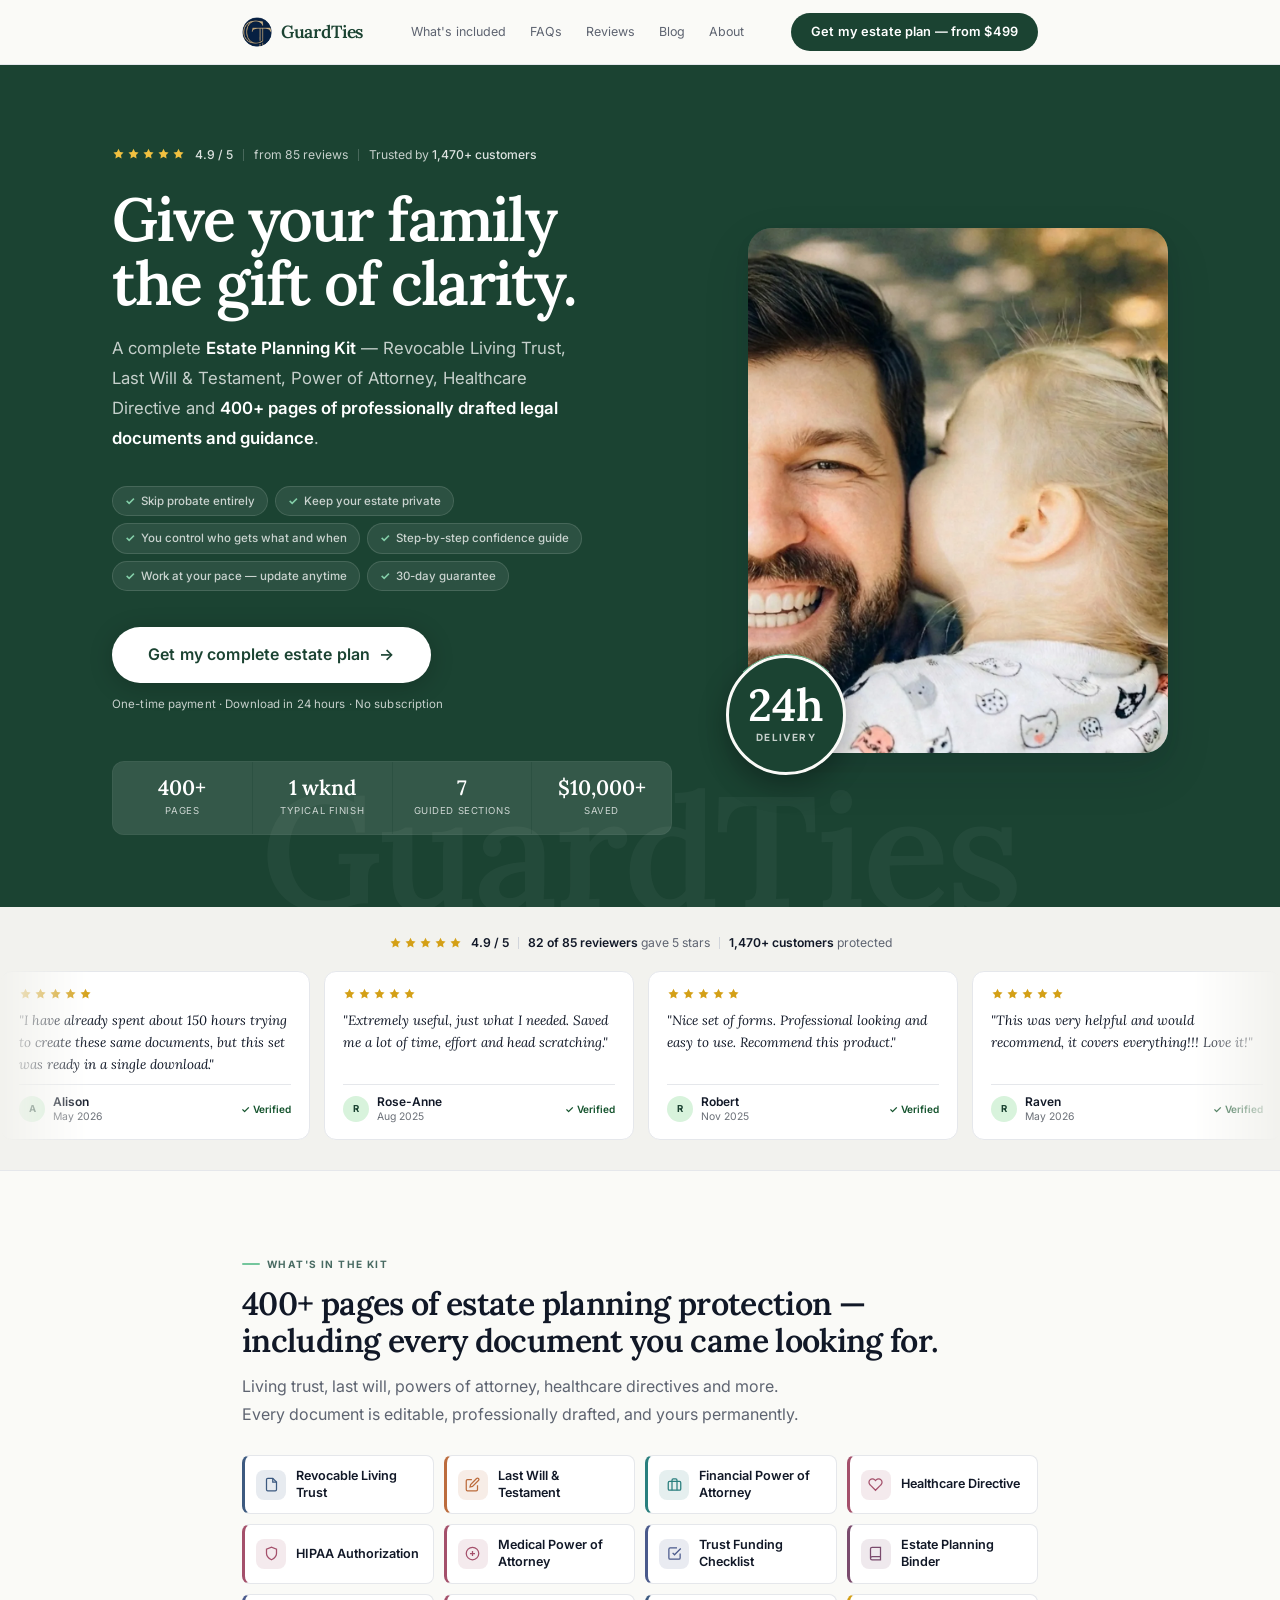
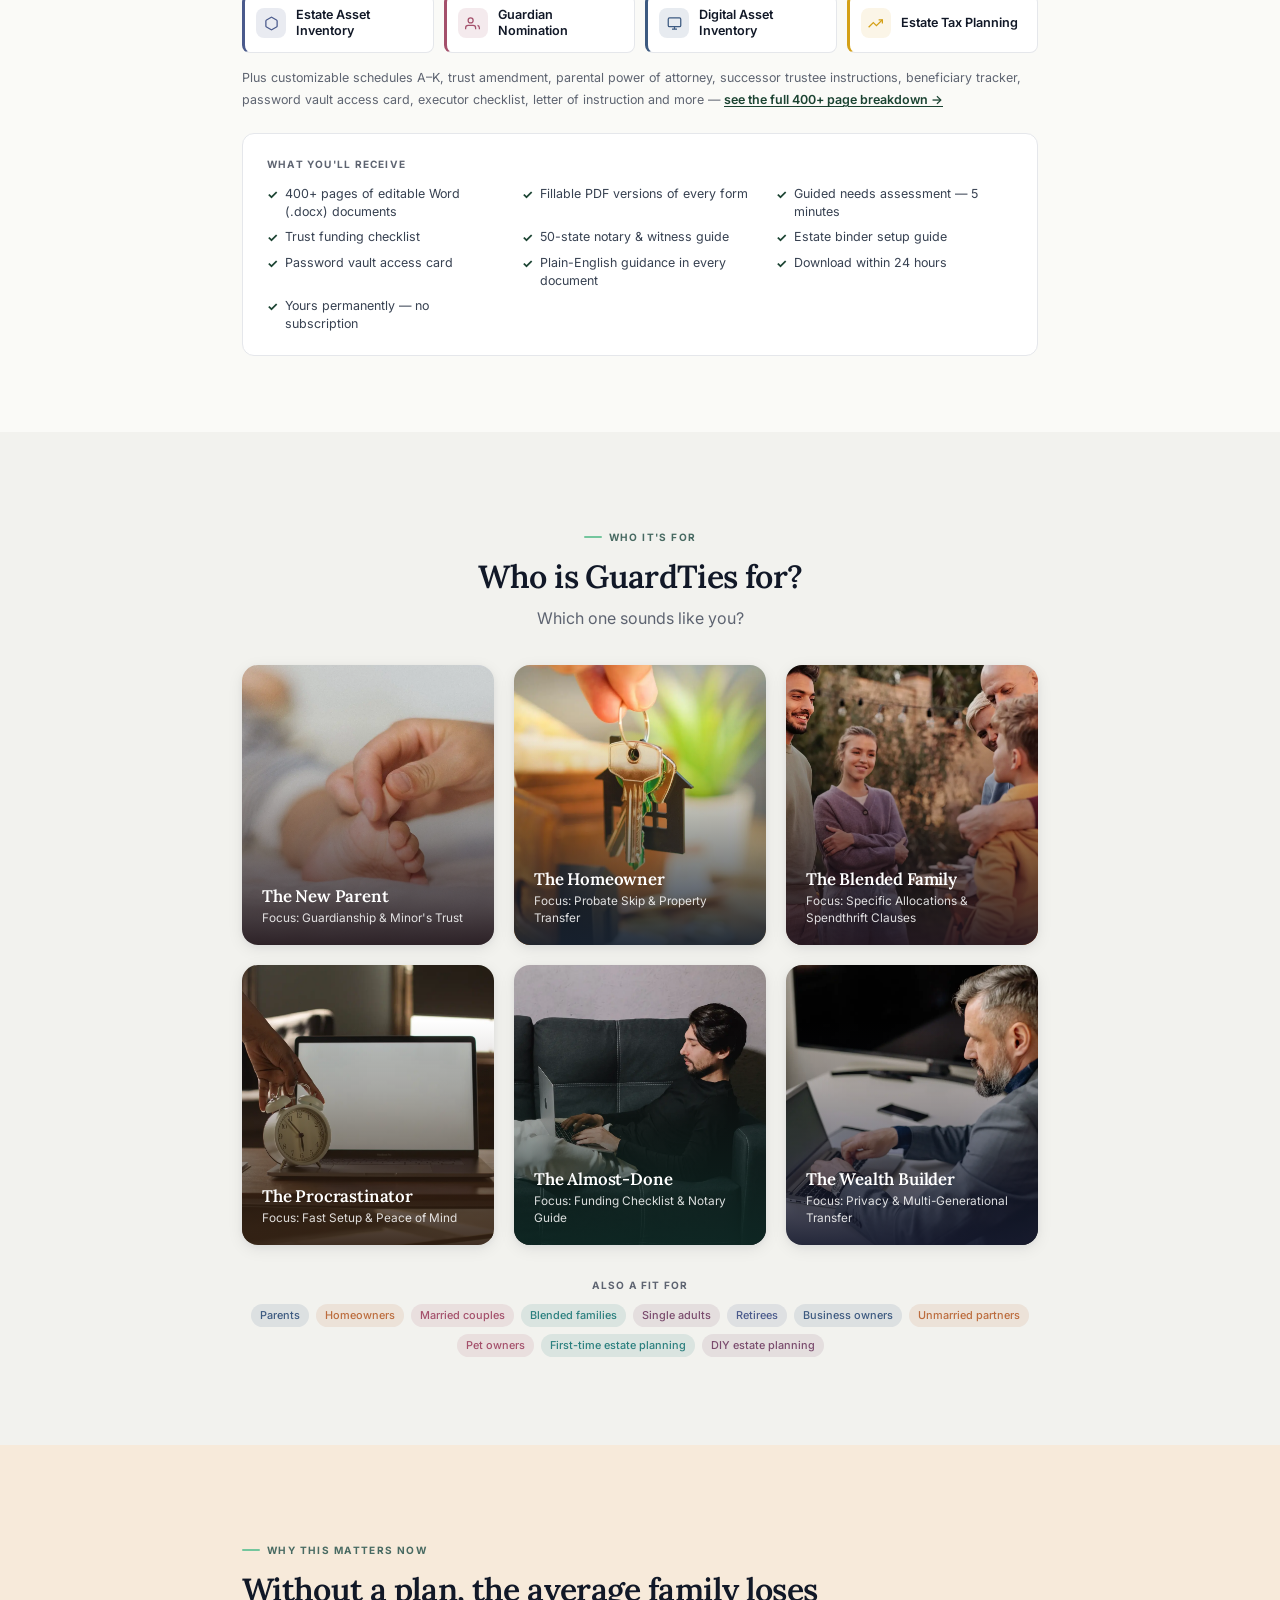
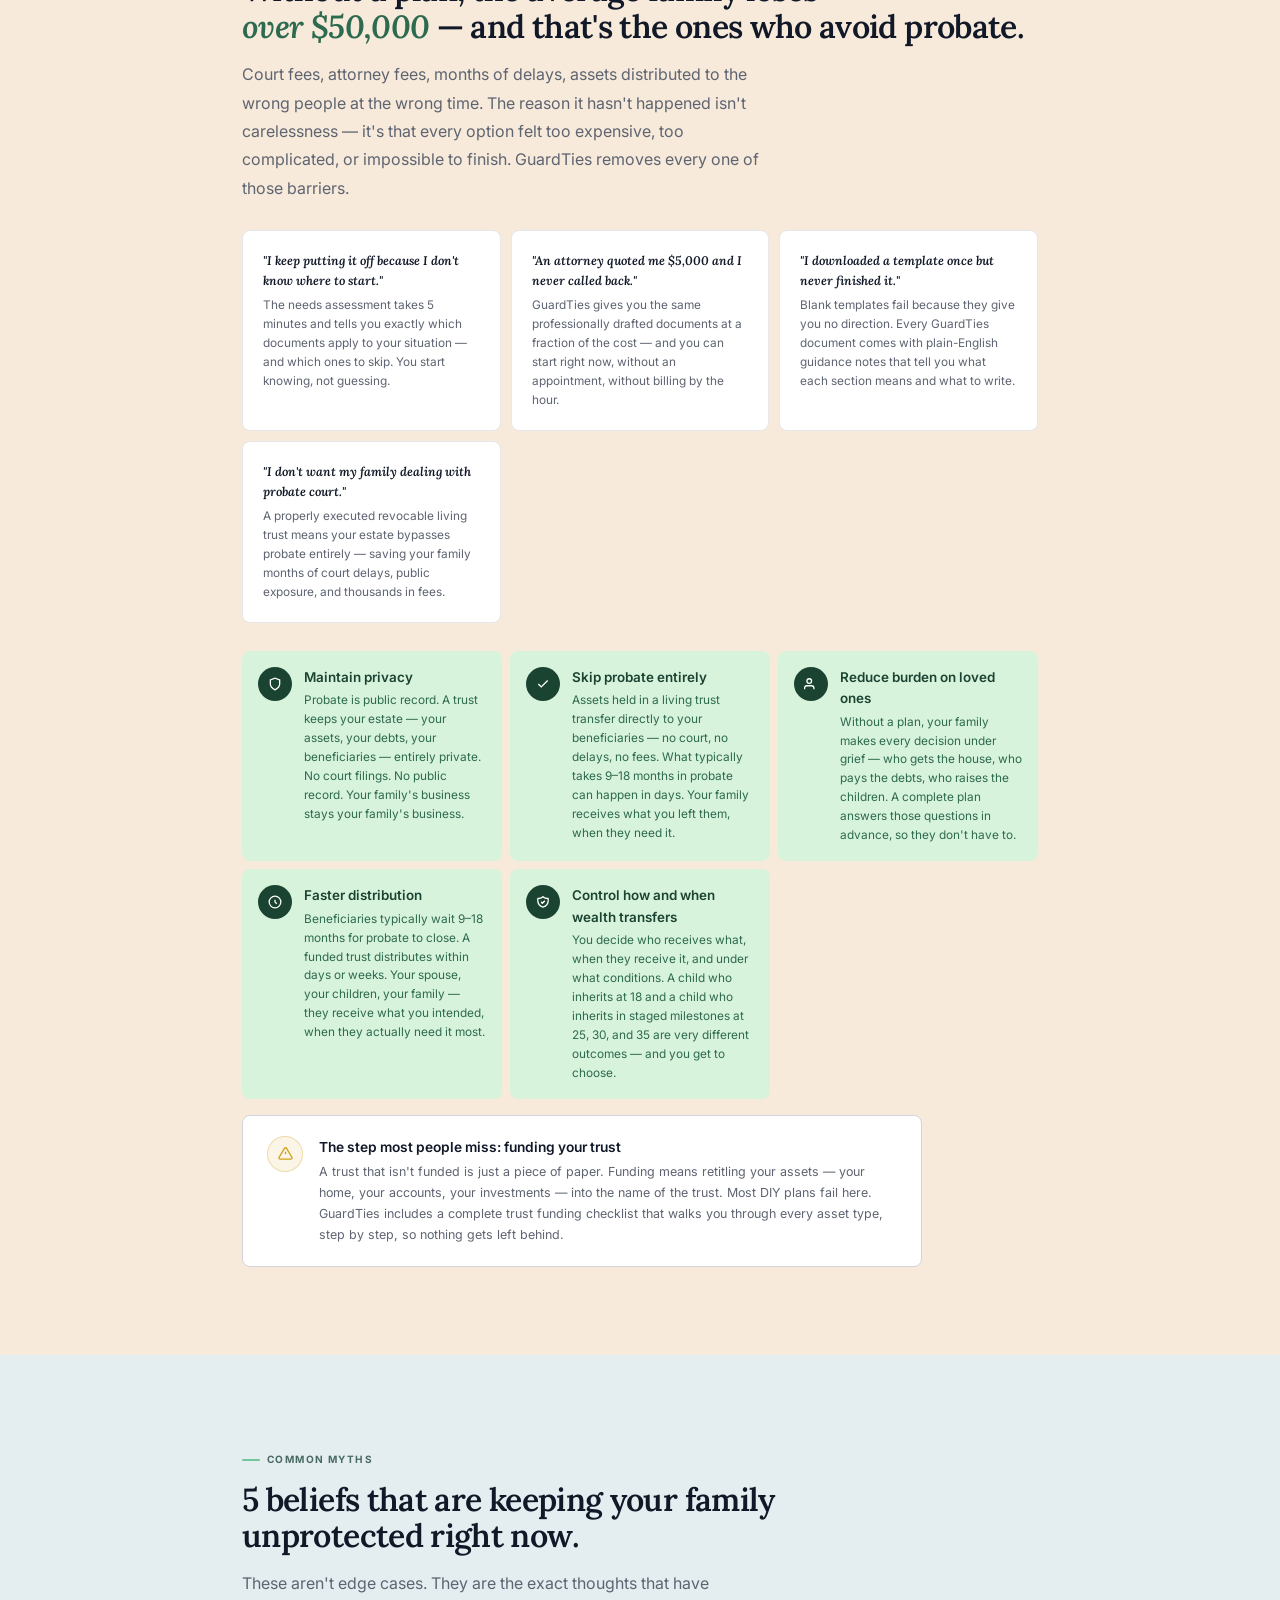
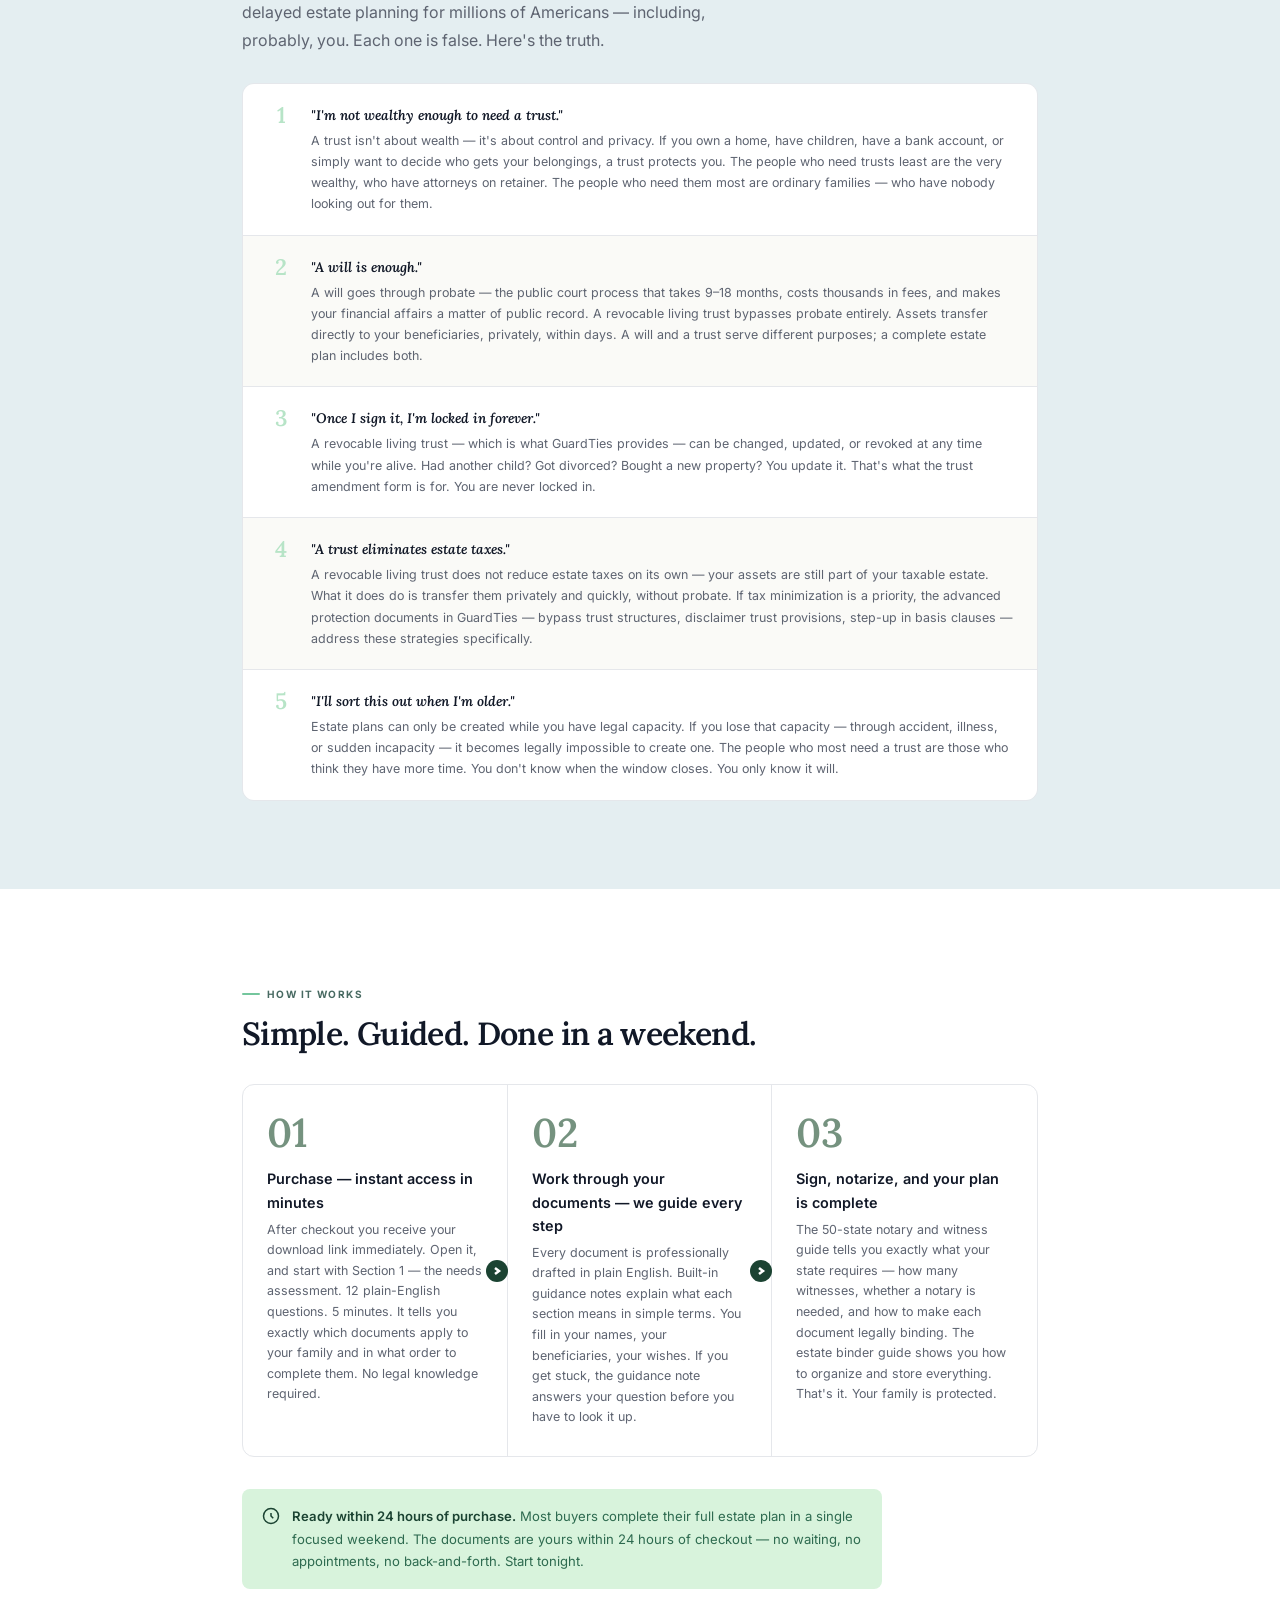
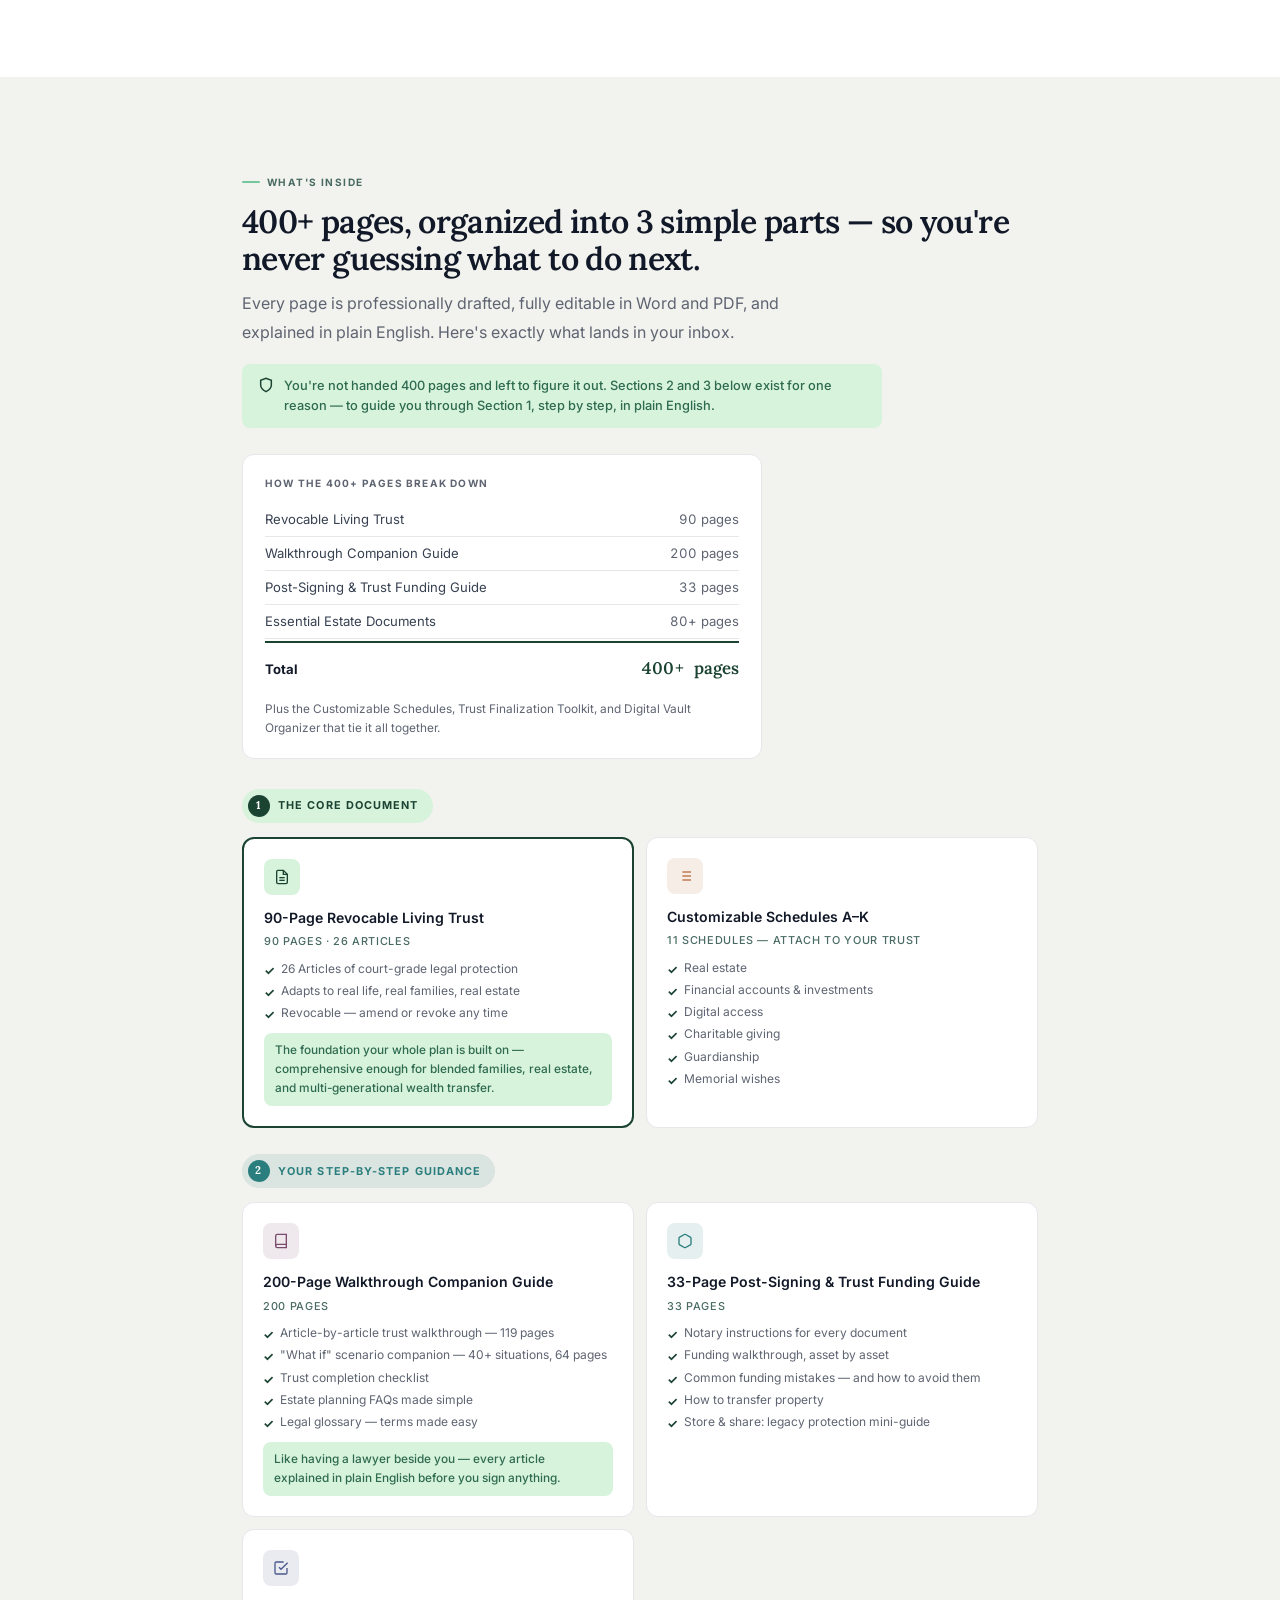
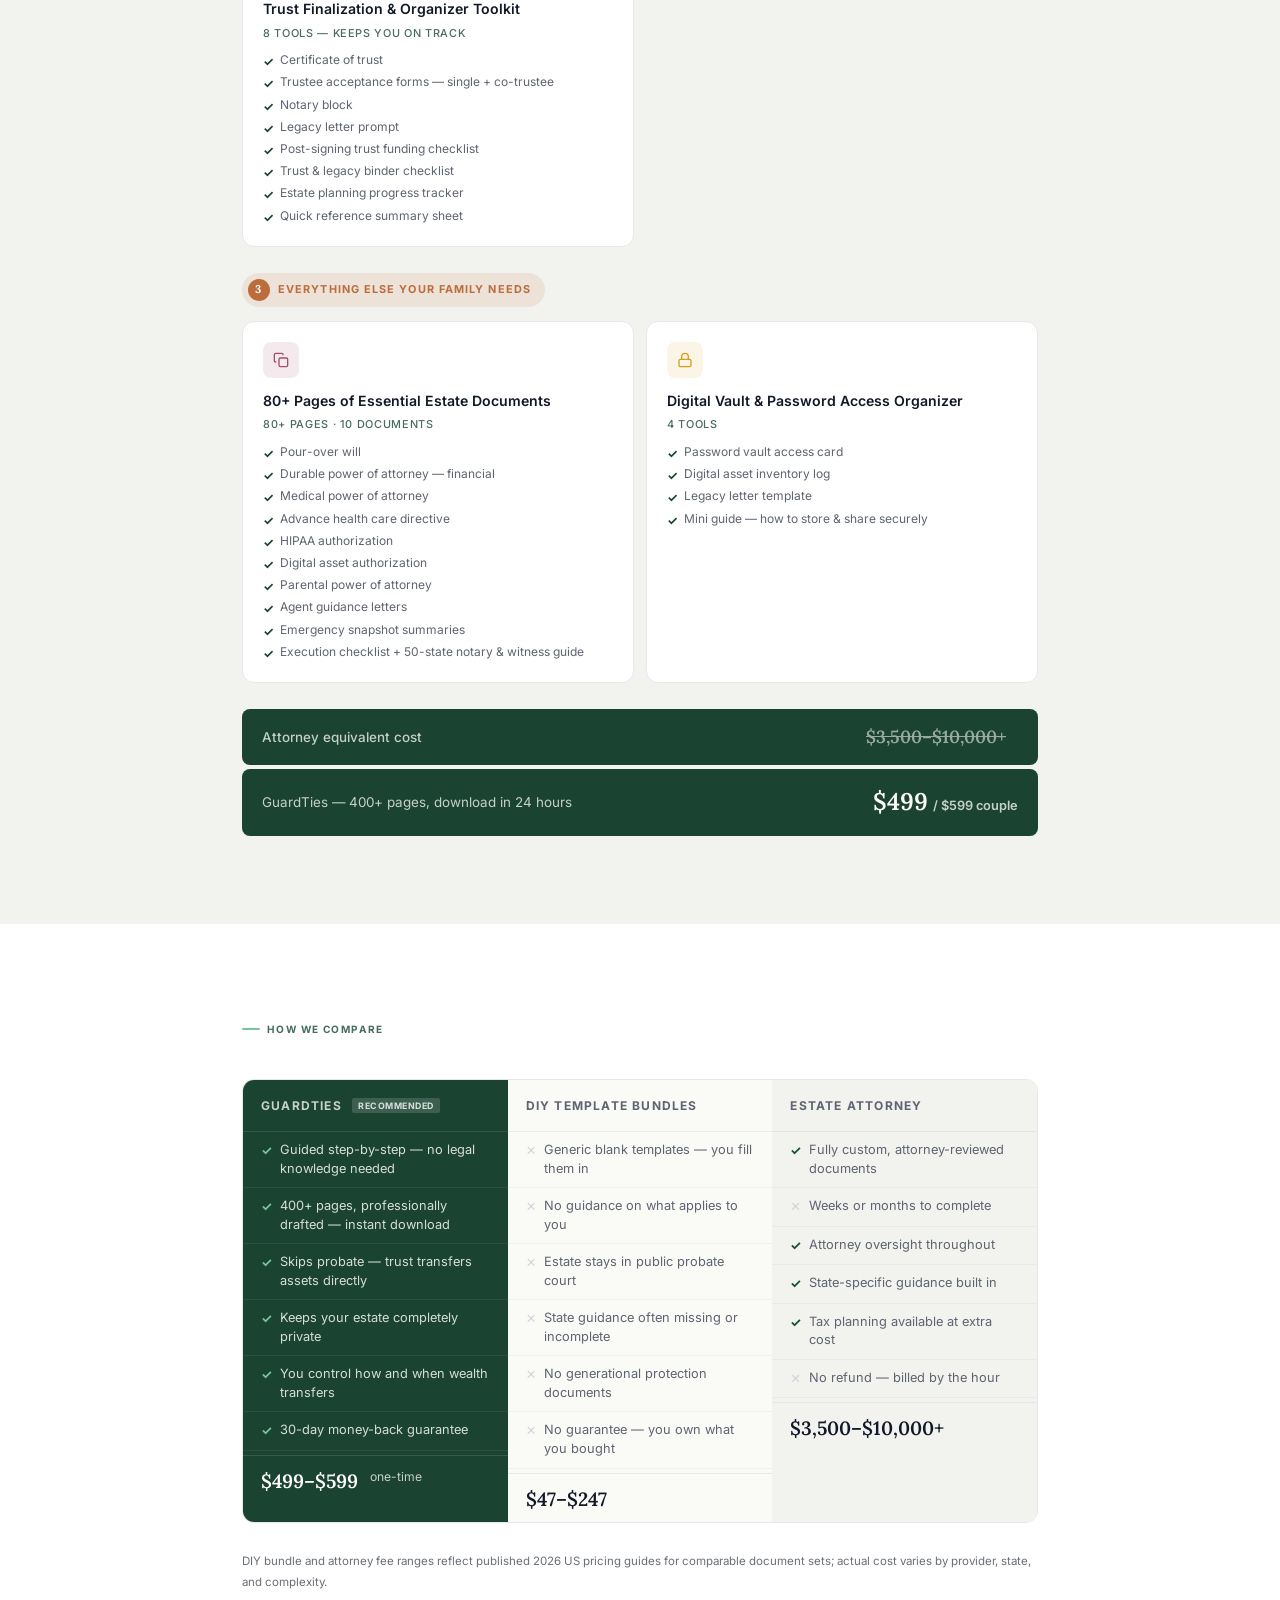
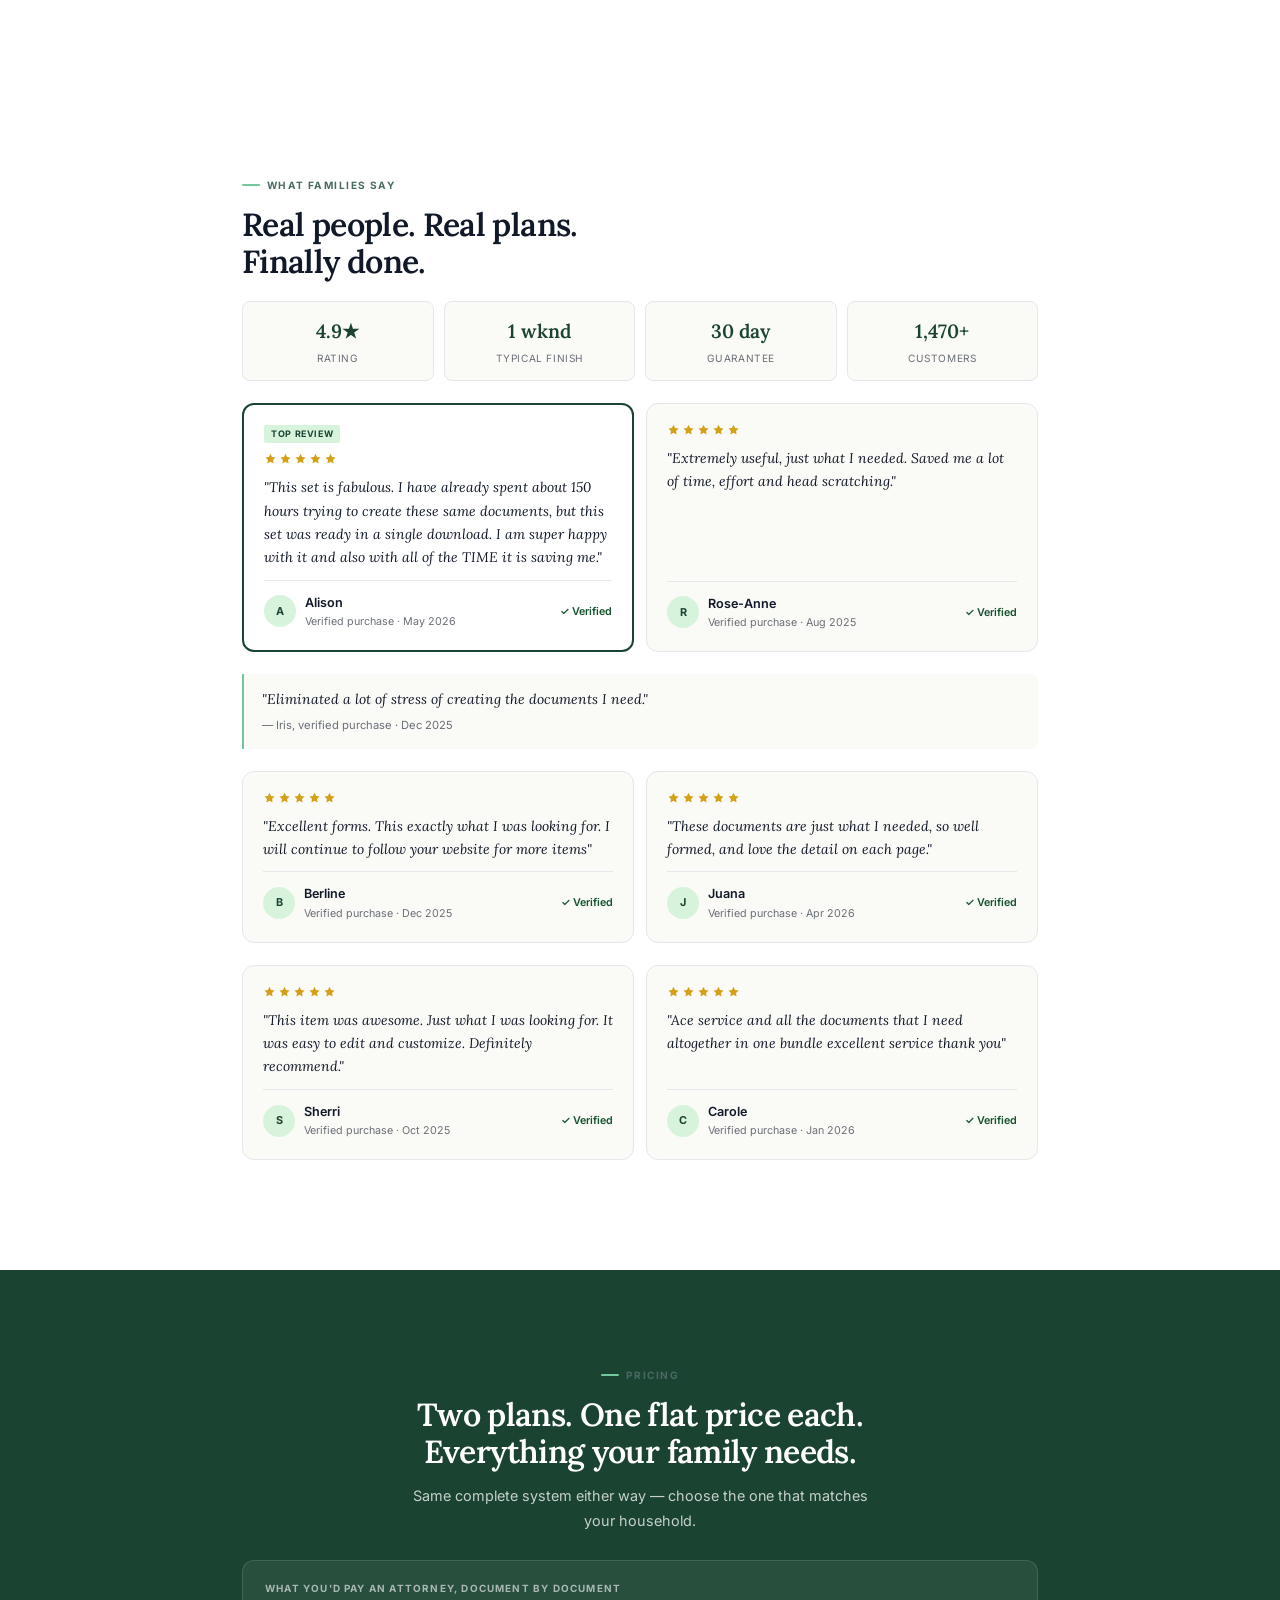
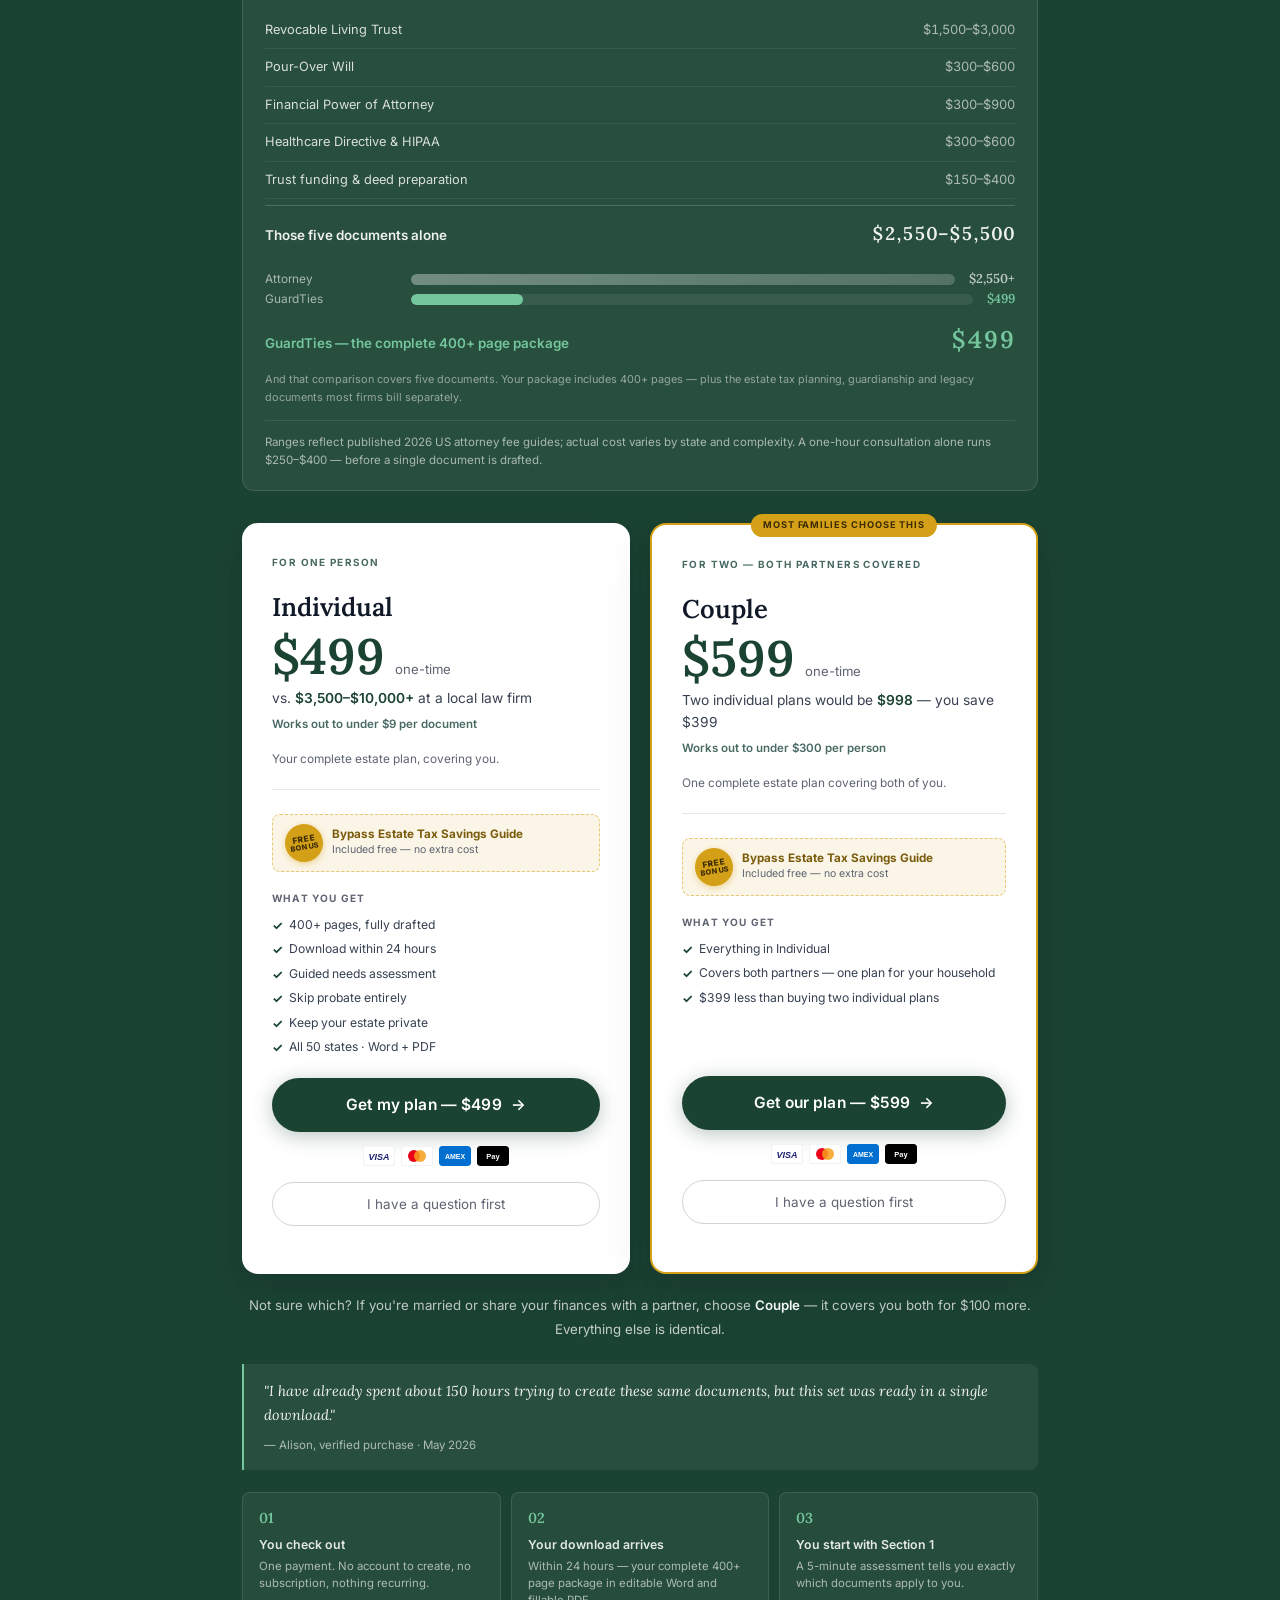
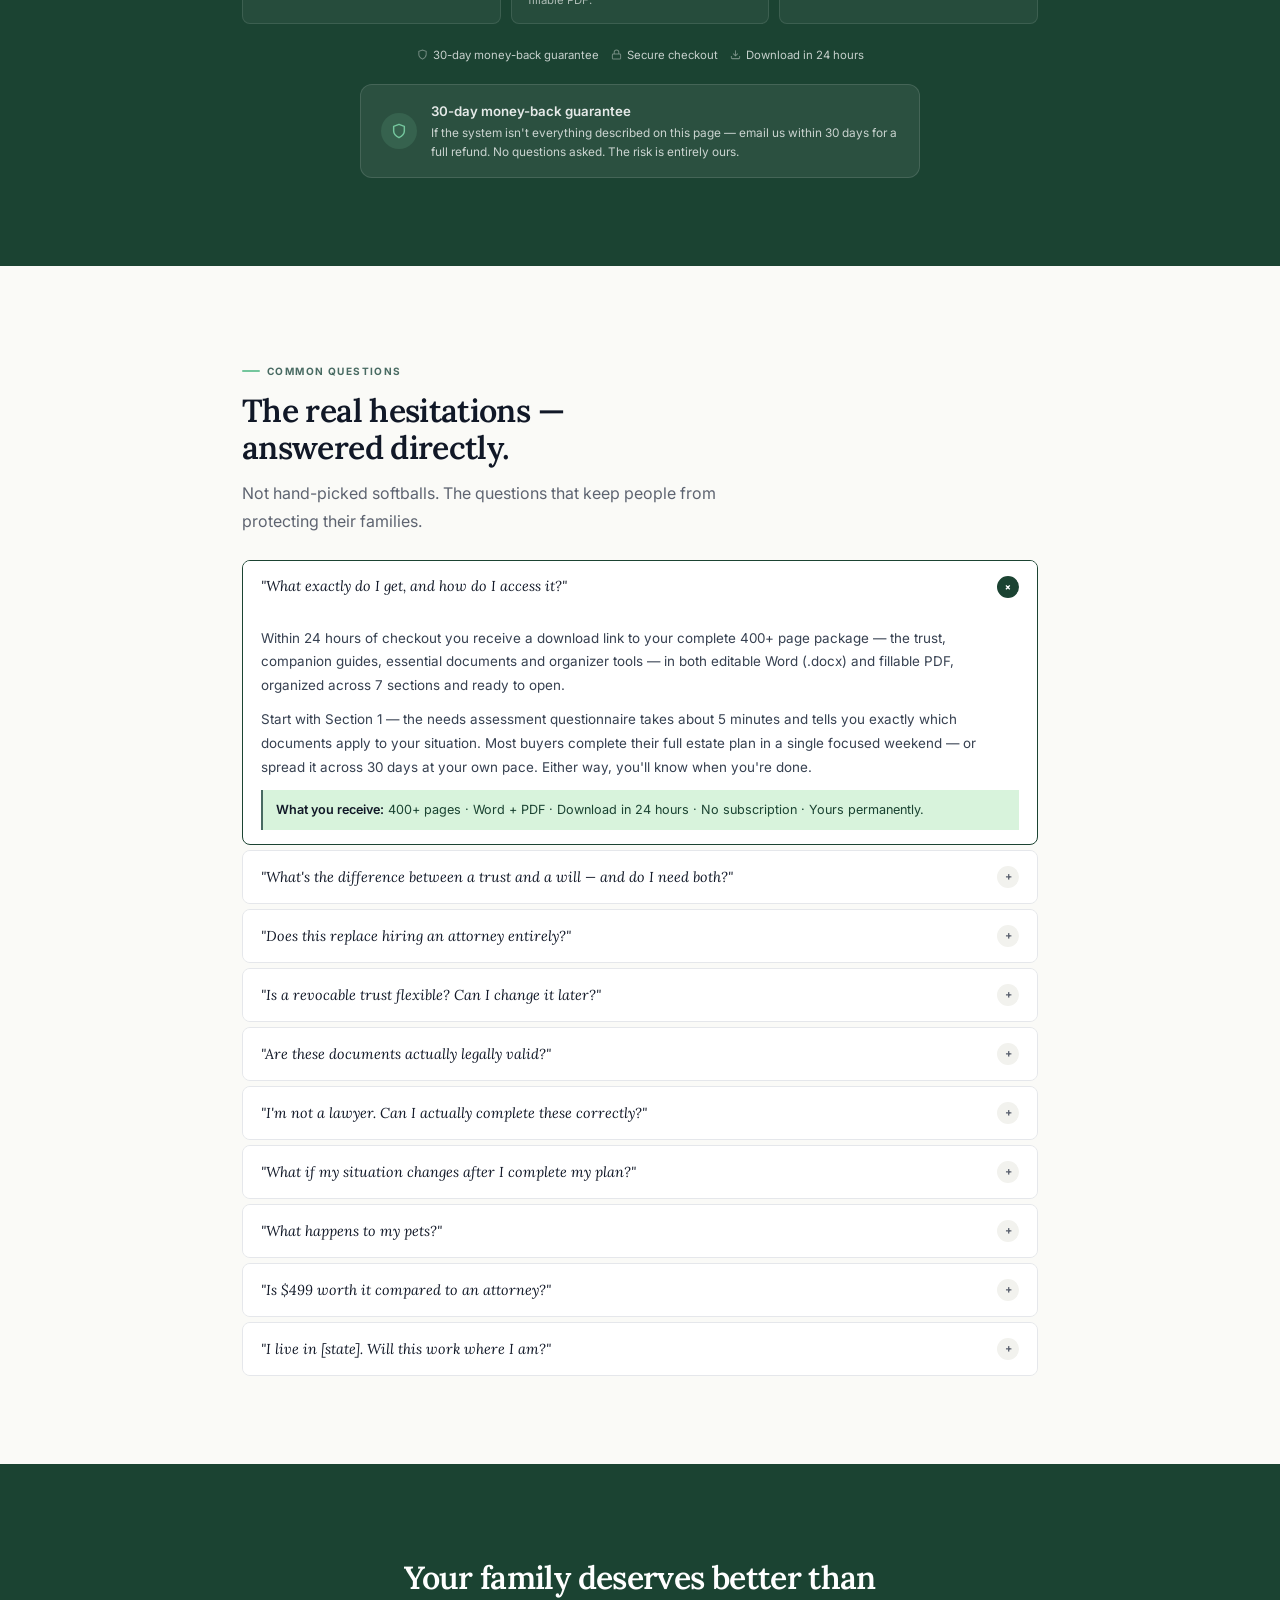
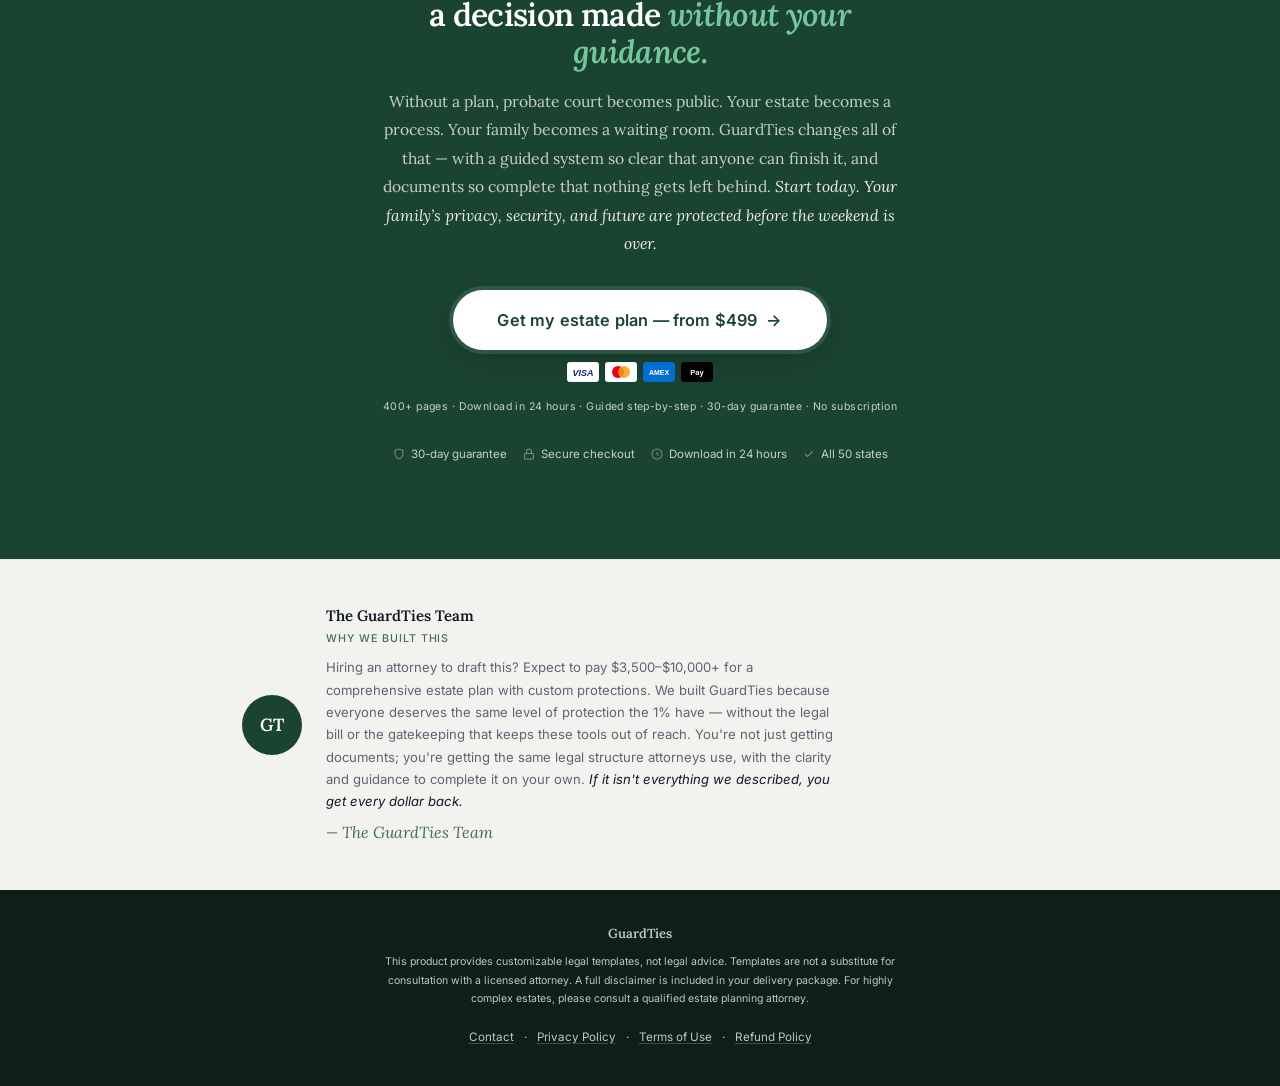
==== index.html @ cbdb358d "Bring more color into the design, inspired by BetterHelp Gives each "who it's for" persona card its " ====
<!DOCTYPE html>
<html lang="en">
<head>
<meta charset="UTF-8">
<meta name="viewport" content="width=device-width, initial-scale=1.0">
<link rel="icon" type="image/png" sizes="32x32" href="/assets/favicon-32.png">
<link rel="icon" type="image/png" sizes="16x16" href="/assets/favicon-16.png">
<link rel="apple-touch-icon" href="/assets/apple-touch-icon.png">
<title>Estate Planning Kit — Living Trust, Will &amp; POA | 400+ Pages</title>
<meta name="description" content="Complete DIY estate planning package: revocable living trust, last will &amp; testament, power of attorney, healthcare directive, HIPAA, trust funding guide and estate binder. 400+ pages, all 50 states. From $499.">
<meta property="og:title" content="Estate Planning Kit — Living Trust, Will &amp; POA | 400+ Pages">
<meta property="og:description" content="Revocable living trust, last will, power of attorney, healthcare directive, estate binder and 400+ pages of professionally drafted documents and guidance. Instant download, all 50 states. From $499.">
<meta property="og:type" content="website">
<meta property="og:image" content="https://guardties.com/assets/og-image.png">
<meta property="og:image:width" content="1200">
<meta property="og:image:height" content="630">
<meta property="og:url" content="https://guardties.com/">
<link rel="canonical" href="https://guardties.com/">
<meta name="twitter:card" content="summary_large_image">
<meta name="twitter:image" content="https://guardties.com/assets/og-image.png">
<meta name="twitter:title" content="Estate Planning Kit — Living Trust, Will &amp; POA | 400+ Pages">
<meta name="twitter:description" content="Living trust, will, power of attorney, healthcare directive and a 400+ page estate planning package. Download in 24 hours. From $499.">
<link rel="preconnect" href="https://fonts.googleapis.com">
<link rel="preconnect" href="https://fonts.gstatic.com" crossorigin>
<link href="https://fonts.googleapis.com/css2?family=Lora:ital,wght@0,400;0,500;0,600;1,400;1,500;1,600&family=Inter:wght@300;400;500;600&display=swap" rel="stylesheet" media="print" onload="this.media='all'">
<noscript><link href="https://fonts.googleapis.com/css2?family=Lora:ital,wght@0,400;0,500;0,600;1,400;1,500;1,600&family=Inter:wght@300;400;500;600&display=swap" rel="stylesheet"></noscript>
<style>
*,*::before,*::after{box-sizing:border-box;margin:0;padding:0}

/* ── TOKENS ── */
:root{
  /* Green palette — Trust & Will inspired, not copied */
  --forest:  #1B4332;   /* primary authority green */
  --forest-2:#2D6A4F;   /* mid green */
  --sage:    #486A62;   /* secondary green (darkened for WCAG AA text contrast) */
  --sage-lt: #74C69D;   /* light green accent */
  --mint:    #D8F3DC;   /* pale green surface */
  --mint-2:  #B7E4C7;   /* slightly deeper mint */
  /* Neutrals */
  --linen:   #FAFAF7;   /* warm off-white, page base */
  --linen-2: #F2F2EE;   /* slightly deeper linen */
  --ink:     #111827;   /* near-black */
  --ink-2:   #374151;
  --ink-3:   #5E6471;   /* darkened for WCAG AA text contrast */
  --faint:   #6A6F77;   /* darkened for WCAG AA text contrast */
  --white:   #FFFFFF;
  /* Gold — single warm accent, used sparingly */
  --gold:    #D4A017;
  --gold-lt: #F0C040;
  --gold-bg: rgba(212,160,23,.1);
  /* Categorical accents — icon variety only (document/persona cards), never on CTAs or brand chrome */
  --acc-blue:    #3D5A80;
  --acc-blue-bg: rgba(61,90,128,.12);
  --acc-clay:    #BC6C3D;
  --acc-clay-bg: rgba(188,108,61,.12);
  --acc-rose:    #A4506B;
  --acc-rose-bg: rgba(164,80,107,.12);
  --acc-teal:    #2A7F7E;
  --acc-teal-bg: rgba(42,127,126,.12);
  --acc-plum:    #7A4B6D;
  --acc-plum-bg: rgba(122,75,109,.12);
  --acc-indigo:    #4A5A8C;
  --acc-indigo-bg: rgba(74,90,140,.12);
  /* Warm section tints — for background rhythm between sections, BetterHelp-inspired */
  --peach:   #F7EADA;
  --sky:     #E4EEF1;
  /* Persona-card overlay darks — same hue family as the accents above, deepened for
     white-text contrast when used as a full-bleed photo gradient */
  --ov-rose:   32,20,26;
  --ov-blue:   22,33,48;
  --ov-plum:   35,22,32;
  --ov-clay:   48,30,17;
  --ov-teal:   14,40,36;
  --ov-indigo: 22,26,46;
  /* Borders */
  --bdr:     #E5E7EB;
  --bdr-2:   #D1D5DB;
  /* Semantic */
  --green-ok:#14532D;
  --green-bg:#F0FDF4;
  /* Type */
  --serif: 'Lora', Georgia, serif;
  --sans:  'Inter', system-ui, sans-serif;
  /* Radius */
  --r4:4px;--r8:8px;--r12:12px;--r16:16px;--r24:24px;--rpill:999px;
  /* Shadows */
  --sh1:0 1px 3px rgba(17,24,39,.06),0 1px 2px rgba(17,24,39,.04);
  --sh2:0 4px 16px rgba(17,24,39,.08),0 2px 6px rgba(17,24,39,.04);
  --sh3:0 20px 48px rgba(17,24,39,.12),0 8px 16px rgba(17,24,39,.06);
  /* Layout */
  --max:860px;
}

/* ── BASE ── */
html{scroll-behavior:smooth;font-size:16px}
body{font-family:var(--sans);color:var(--ink-2);background:var(--linen);-webkit-font-smoothing:antialiased;overflow-x:hidden;line-height:1.6}
h1,h2,h3{font-family:var(--serif);font-weight:600;color:var(--ink);line-height:1.15;letter-spacing:-.02em}
h1{font-size:clamp(2.4rem,5.8vw,3.8rem);line-height:1.05;letter-spacing:-.03em}
h2{font-size:clamp(1.5rem,3.4vw,2rem)}
h3{font-size:1.05rem;letter-spacing:-.01em}
p{line-height:1.78;color:var(--ink-2)}
a{color:inherit;text-decoration:none}
em{font-style:italic}
strong{font-weight:600;color:var(--ink)}
:focus-visible{outline:2px solid var(--forest);outline-offset:3px;border-radius:var(--r4)}

/* ── LAYOUT ── */
.w{max-width:var(--max);margin:0 auto;padding:0 32px}
section{padding:88px 0}
.rule{border:none;border-top:1px solid var(--bdr);margin:40px 0}

/* ── PROGRESS ── */
#pb{position:fixed;top:0;left:0;width:0%;height:3px;background:var(--sage-lt);z-index:500;pointer-events:none;transition:width .08s linear}

/* ── NAV ── */
#nav{position:sticky;top:0;z-index:400;background:rgba(250,250,247,.97);border-bottom:1px solid var(--bdr);backdrop-filter:blur(16px);-webkit-backdrop-filter:blur(16px);transition:box-shadow .2s}
#nav.shd{box-shadow:0 2px 12px rgba(17,24,39,.07)}
.nav-w{max-width:var(--max);margin:0 auto;padding:0 32px;display:flex;align-items:center;justify-content:space-between;height:64px}
.logo{font-family:var(--serif);font-size:1.1rem;font-weight:600;color:var(--forest);display:flex;align-items:center;gap:9px;letter-spacing:-.02em}
.logo-icon{width:30px;height:30px;border-radius:50%;flex-shrink:0;object-fit:contain}
.nav-links{display:flex;align-items:center;gap:24px}
.nav-lnk{font-size:.78rem;color:var(--ink-3);transition:color .15s}
.nav-lnk:hover{color:var(--forest)}
/* Primary CTA: white on forest — WCAG: #fff on #1B4332 = 9.2:1 ✓ */
.nav-cta{display:inline-flex;align-items:center;height:38px;padding:0 20px;background:var(--forest);color:var(--white);border:none;border-radius:var(--rpill);font-size:.8rem;font-weight:600;cursor:pointer;letter-spacing:.01em;transition:background .15s,transform .1s;white-space:nowrap}
.nav-cta:hover{background:var(--forest-2);transform:translateY(-1px)}
.cta-short{display:none}

/* ── SECTION EYEBROW ── */
.eyebrow{display:inline-flex;align-items:center;gap:7px;font-size:.63rem;font-weight:700;text-transform:uppercase;letter-spacing:.14em;color:var(--sage);margin-bottom:14px}
.eyebrow::before{content:'';width:18px;height:2px;background:var(--sage-lt);border-radius:1px;flex-shrink:0}

/* ── SCROLL REVEAL ── */
.sr{opacity:0;transform:translateY(14px);transition:opacity .44s ease,transform .44s ease}
.sr.on{opacity:1;transform:none}
.sr.d1{transition-delay:.08s}.sr.d2{transition-delay:.16s}.sr.d3{transition-delay:.24s}

/* ════════════════════════════
   HERO — forest green, centered
════════════════════════════ */
#hero{background:var(--forest);padding:80px 0 72px;position:relative;overflow:hidden}
/* Subtle texture — large background text */
#hero::before{
  content:'GuardTies';
  position:absolute;left:50%;bottom:-1.5rem;transform:translateX(-50%);
  font-family:var(--serif);font-size:clamp(5rem,13vw,10rem);
  font-weight:600;color:rgba(255,255,255,.04);
  line-height:1;pointer-events:none;user-select:none;letter-spacing:-.02em;
  white-space:nowrap;
}
.hero-inner{max-width:1120px;margin:0 auto;padding:0 32px;position:relative;z-index:1;display:grid;grid-template-columns:1fr 420px;gap:56px;align-items:center;text-align:left}
.hero-copy{min-width:0}

/* ── Hero photo ── */
.hero-media{position:relative}
.hero-photo-card{position:relative;border-radius:var(--r24);overflow:hidden;box-shadow:var(--sh3);aspect-ratio:4/5;background:var(--forest-2)}
.hero-photo-card img{width:100%;height:100%;object-fit:cover;display:block}

/* ── THE SIGNATURE ELEMENT: instant access badge ── */
.delivery-badge{
  display:inline-flex;flex-direction:column;align-items:center;
  width:120px;height:120px;border-radius:50%;
  background:rgba(255,255,255,.07);
  border:1.5px solid rgba(255,255,255,.18);
  justify-content:center;gap:2px;
  margin:0 auto 32px;
  position:relative;
}
/* Overlaid on the hero photo card instead of centered above the headline */
.hero-media .delivery-badge{
  position:absolute;bottom:-22px;left:-22px;margin:0;
  background:var(--forest);border:3px solid var(--linen);
  box-shadow:0 10px 28px rgba(0,0,0,.3);z-index:2;
}
/* Subtle sweep ring animation */
.delivery-badge::after{
  content:'';
  position:absolute;inset:-4px;border-radius:50%;
  border:1.5px solid transparent;
  border-top-color:var(--sage-lt);
  animation:sweep 3s linear infinite;
}
@keyframes sweep{to{transform:rotate(360deg)}}
.db-number{font-family:var(--serif);font-size:2.8rem;font-weight:600;color:var(--white);line-height:1}
.db-label{font-size:.62rem;font-weight:700;text-transform:uppercase;letter-spacing:.14em;color:rgba(255,255,255,.75)}

/* Social proof */
.hero-proof{display:flex;align-items:center;justify-content:flex-start;gap:10px;flex-wrap:wrap;margin-bottom:24px}
.hp-stars{display:flex;gap:2px}
.hp-star{width:13px;height:13px;fill:var(--gold-lt);flex-shrink:0}
.hp-txt{font-size:.76rem;color:rgba(255,255,255,.75)}
.hp-txt strong{color:rgba(255,255,255,.85);font-weight:500}
.hp-sep{width:1px;height:12px;background:rgba(255,255,255,.2)}

/* Hero headline */
.hero-h{color:var(--white);margin-bottom:18px;max-width:560px}
.hero-h .ital{font-style:italic;color:var(--sage-lt)}
.hero-sub{font-size:1.05rem;color:rgba(255,255,255,.75);line-height:1.78;max-width:480px;margin:0 0 32px}

/* Trust pills */
.hero-pills{display:flex;flex-wrap:wrap;gap:7px;justify-content:flex-start;margin-bottom:36px}
.hp{display:flex;align-items:center;gap:6px;font-size:.72rem;font-weight:500;color:rgba(255,255,255,.75);background:rgba(255,255,255,.08);border:1px solid rgba(255,255,255,.12);border-radius:var(--rpill);padding:5px 12px}
/* Lighter than --sage-lt: on the pill's translucent background that token only
   reaches 4.29:1, just under AA. This hits 4.78:1. */
.hp-ok{color:#84CFA9;font-weight:700}

/* Hero CTA group */
.hero-cta-group{display:flex;flex-direction:column;align-items:flex-start;gap:12px}
.btn-primary{
  display:inline-flex;align-items:center;justify-content:center;gap:9px;
  height:56px;padding:0 36px;
  background:var(--white);color:var(--forest);
  border:none;border-radius:var(--rpill);
  font-family:var(--sans);font-size:1rem;font-weight:600;
  cursor:pointer;letter-spacing:.01em;
  box-shadow:0 4px 24px rgba(0,0,0,.2);
  transition:background .15s,transform .12s,box-shadow .15s;
  text-decoration:none;
}
.btn-primary:hover{background:var(--mint);transform:translateY(-2px);box-shadow:0 8px 32px rgba(0,0,0,.25)}
.btn-arr{transition:transform .18s;flex-shrink:0}
.btn-primary:hover .btn-arr{transform:translateX(4px)}
.hero-cta-note{font-size:.72rem;color:rgba(255,255,255,.75);letter-spacing:.01em}

/* Hero stats */
.hero-stats{display:grid;grid-template-columns:repeat(4,1fr);gap:1px;background:rgba(255,255,255,.08);border:1px solid rgba(255,255,255,.08);border-radius:var(--r12);overflow:hidden;margin-top:48px;max-width:560px}
.hstat{background:rgba(255,255,255,.04);padding:16px 8px;text-align:center}
.hstat-n{font-family:var(--serif);font-size:1.3rem;font-weight:600;color:var(--white);line-height:1}
.hstat-l{font-size:.6rem;color:rgba(255,255,255,.75);margin-top:4px;text-transform:uppercase;letter-spacing:.06em}

/* ════════════════════════════
   REVIEW MARQUEE — infinite loop
════════════════════════════ */
#proof-strip{background:var(--linen-2);border-bottom:1px solid var(--bdr);padding:26px 0 30px;overflow:hidden}
.marquee-head{display:flex;align-items:center;justify-content:center;gap:9px;flex-wrap:wrap;margin-bottom:18px;padding:0 20px}
.mh-stars{display:flex;gap:2px}
.mh-star{width:13px;height:13px;fill:var(--gold);flex-shrink:0}
.mh-txt{font-size:.76rem;color:var(--ink-3)}
.mh-txt strong{color:var(--ink);font-weight:600}
.mh-sep{width:1px;height:12px;background:var(--bdr-2)}
/* Viewport with soft edge fade so cards enter/exit gracefully */
.marquee{position:relative;overflow:hidden;
  -webkit-mask-image:linear-gradient(to right,transparent,#000 7%,#000 93%,transparent);
  mask-image:linear-gradient(to right,transparent,#000 7%,#000 93%,transparent)}
.marquee-track{--mq-gap:14px;display:flex;width:max-content;gap:var(--mq-gap);animation:marquee-slide 60s linear infinite;will-change:transform}
.marquee:hover .marquee-track,.marquee:focus-within .marquee-track{animation-play-state:paused}
/* -50% lands half a gap short of a clean wrap — the extra half-gap makes the loop seamless */
@keyframes marquee-slide{from{transform:translateX(0)}to{transform:translateX(calc(-50% - (var(--mq-gap) / 2)))}}
.mq-card{flex:0 0 auto;width:310px;background:var(--white);border:1px solid var(--bdr);border-radius:var(--r12);padding:16px 18px;display:flex;flex-direction:column;gap:9px}
.mq-stars{display:flex;gap:2px}
.mq-q{font-family:var(--serif);font-style:italic;font-size:.84rem;color:var(--ink);line-height:1.62;flex:1}
.mq-row{display:flex;align-items:center;gap:8px;padding-top:9px;border-top:1px solid var(--bdr)}
.mq-av{width:26px;height:26px;border-radius:50%;background:var(--mint);color:var(--forest);font-size:.6rem;font-weight:700;display:flex;align-items:center;justify-content:center;flex-shrink:0}
.mq-name{font-size:.75rem;font-weight:600;color:var(--ink);line-height:1.3}
.mq-meta{font-size:.65rem;color:var(--faint);line-height:1.3}
.mq-chk{margin-left:auto;font-size:.63rem;color:var(--green-ok);font-weight:600;white-space:nowrap}
@media(max-width:680px){
  .mq-card{width:270px}
  .marquee-track{animation-duration:45s}
  /* These proof lines wrap on narrow screens; the divider would strand at a line end */
  .hp-sep,.mh-sep{display:none}
}
/* Reduced motion: stop the loop, let people swipe through instead */
@media(prefers-reduced-motion:reduce){
  .marquee{overflow-x:auto;-webkit-overflow-scrolling:touch;
    -webkit-mask-image:none;mask-image:none}
  .marquee-track{animation:none}
}

/* ════════════════════════════
   WHAT'S IN THE KIT — plain document names, high on the page
════════════════════════════ */
#kit{background:var(--linen);padding:76px 0}
.kit-grid{display:grid;grid-template-columns:repeat(4,1fr);gap:10px;margin-top:26px}
.kit-item{display:flex;align-items:center;gap:10px;background:var(--white);border:1px solid var(--bdr);border-left:3px solid var(--bdr);border-radius:var(--r8);padding:12px 13px 12px 11px;transition:border-color .15s,transform .18s,box-shadow .18s}
.kit-item:has(.c-blue){border-left-color:var(--acc-blue)}
.kit-item:has(.c-clay){border-left-color:var(--acc-clay)}
.kit-item:has(.c-rose){border-left-color:var(--acc-rose)}
.kit-item:has(.c-teal){border-left-color:var(--acc-teal)}
.kit-item:has(.c-plum){border-left-color:var(--acc-plum)}
.kit-item:has(.c-indigo){border-left-color:var(--acc-indigo)}
.kit-item:has(.c-gold){border-left-color:var(--gold)}
.kit-item:hover{border-color:var(--bdr-2);transform:translateY(-2px);box-shadow:var(--sh1)}
.kit-ico{width:30px;height:30px;border-radius:var(--r8);background:var(--mint);display:flex;align-items:center;justify-content:center;flex-shrink:0}
.kit-ico svg{width:15px;height:15px;stroke:var(--forest);fill:none;stroke-width:2}
.kit-ico.c-blue{background:var(--acc-blue-bg)}.kit-ico.c-blue svg{stroke:var(--acc-blue)}
.kit-ico.c-clay{background:var(--acc-clay-bg)}.kit-ico.c-clay svg{stroke:var(--acc-clay)}
.kit-ico.c-rose{background:var(--acc-rose-bg)}.kit-ico.c-rose svg{stroke:var(--acc-rose)}
.kit-ico.c-teal{background:var(--acc-teal-bg)}.kit-ico.c-teal svg{stroke:var(--acc-teal)}
.kit-ico.c-plum{background:var(--acc-plum-bg)}.kit-ico.c-plum svg{stroke:var(--acc-plum)}
.kit-ico.c-indigo{background:var(--acc-indigo-bg)}.kit-ico.c-indigo svg{stroke:var(--acc-indigo)}
.kit-ico.c-gold{background:var(--gold-bg)}.kit-ico.c-gold svg{stroke:var(--gold)}
.kit-t{font-size:.79rem;font-weight:600;color:var(--ink);line-height:1.32}
.kit-more{font-size:.78rem;color:var(--ink-3);margin-top:14px}
.kit-more a{color:var(--forest);font-weight:600;text-decoration:underline;text-underline-offset:2px}
/* Deliverables — the "what lands in my inbox" answer */
.kit-receive{background:var(--white);border:1px solid var(--bdr);border-radius:var(--r12);padding:22px 24px;margin-top:22px}
.kit-receive-lbl{font-size:.63rem;font-weight:700;text-transform:uppercase;letter-spacing:.12em;color:var(--ink-3);margin-bottom:12px}
.kit-receive-grid{display:grid;grid-template-columns:repeat(3,1fr);gap:7px 18px}
.kit-rec{display:flex;gap:7px;align-items:flex-start;font-size:.78rem;color:var(--ink-2);line-height:1.45}
.kit-rec-ok{color:var(--forest);font-weight:700;flex-shrink:0;margin-top:1px}
@media(max-width:900px){
  .kit-grid{grid-template-columns:repeat(3,1fr)}
  .kit-receive-grid{grid-template-columns:repeat(2,1fr)}
}
@media(max-width:680px){
  .kit-grid{grid-template-columns:repeat(2,1fr);gap:8px}
  .kit-item{padding:11px}
  .kit-t{font-size:.74rem}
  .kit-receive-grid{grid-template-columns:1fr}
}

/* ════════════════════════════
   HOW IT WORKS
════════════════════════════ */
#how{background:var(--white)}
.process-grid{display:grid;grid-template-columns:repeat(auto-fit,minmax(200px,1fr));gap:0;margin:32px 0;border:1px solid var(--bdr);border-radius:var(--r12);overflow:hidden}
.process-step{padding:28px 24px;border-right:1px solid var(--bdr);position:relative}
.process-step:last-child{border-right:none}
.ps-number{font-family:var(--serif);font-size:2.5rem;font-weight:600;color:#75927F;line-height:1;margin-bottom:14px}
.ps-title{font-size:.9rem;font-weight:600;color:var(--ink);margin-bottom:6px}
.ps-desc{font-size:.78rem;color:var(--ink-3);line-height:1.65}
/* Connector arrow */
.ps-arrow{position:absolute;top:50%;right:-1px;transform:translateY(-50%);width:22px;height:22px;background:var(--forest);border-radius:50%;display:flex;align-items:center;justify-content:center;z-index:1}
.ps-arrow svg{width:10px;height:10px;fill:none;stroke:#fff;stroke-width:2.5}
.process-step:last-child .ps-arrow{display:none}

/* ════════════════════════════
   WHAT YOU RECEIVE
════════════════════════════ */
#receive{background:var(--linen-2)}
.receive-reassure{display:flex;align-items:flex-start;gap:10px;background:var(--mint);border-radius:var(--r8);padding:12px 16px;margin:18px 0 26px;max-width:640px}
.receive-reassure svg{width:16px;height:16px;stroke:var(--forest);fill:none;stroke-width:2.2;flex-shrink:0;margin-top:1px}
.receive-reassure p{font-size:.8rem;color:var(--forest-2);line-height:1.55;font-weight:500}
/* At-a-glance total — shows the buyer how 400+ pages breaks down, so the number isn't just asserted */
.pages-glance{background:var(--white);border:1px solid var(--bdr);border-radius:var(--r12);padding:20px 22px;margin-bottom:30px;max-width:520px}
.pg-lbl{font-size:.63rem;font-weight:700;text-transform:uppercase;letter-spacing:.12em;color:var(--ink-3);margin-bottom:12px}
.pg-row{display:flex;justify-content:space-between;align-items:baseline;gap:12px;padding:6px 0;border-bottom:1px solid var(--bdr)}
.pg-label{font-size:.82rem;color:var(--ink-2)}
.pg-val{font-size:.82rem;color:var(--ink-3);font-variant-numeric:tabular-nums;white-space:nowrap}
.pg-row.total{border-bottom:none;border-top:2px solid var(--forest);margin-top:2px;padding-top:12px}
.pg-row.total .pg-label{font-weight:700;color:var(--ink)}
.pg-row.total .pg-val{font-family:var(--serif);font-weight:600;color:var(--forest);font-size:1.05rem}
.pg-extra{font-size:.74rem;color:var(--ink-3);margin-top:12px;line-height:1.6}
/* Cluster labels — group the 7 pieces into 3 plain-English buckets */
.doc-group{margin-bottom:26px}
.doc-group-lbl{display:inline-flex;align-items:center;gap:8px;font-size:.68rem;font-weight:700;text-transform:uppercase;letter-spacing:.1em;color:var(--dg,var(--forest));background:var(--dg-bg,var(--mint));padding:6px 14px 6px 6px;border-radius:var(--rpill);margin-bottom:14px}
.doc-group-lbl .dgn{display:flex;align-items:center;justify-content:center;width:22px;height:22px;border-radius:50%;background:var(--dg,var(--forest));color:var(--white);font-family:var(--serif);font-size:.7rem;flex-shrink:0}
.docs-grid{display:grid;grid-template-columns:repeat(auto-fit,minmax(260px,1fr));gap:12px;margin:0}
.doc-section{background:var(--white);border:1px solid var(--bdr);border-radius:var(--r12);padding:20px;transition:box-shadow .2s,transform .2s}
.doc-section:hover{box-shadow:var(--sh2);transform:translateY(-2px)}
.doc-section.featured{border-color:var(--forest);border-width:2px}
.ds-icon{width:36px;height:36px;background:var(--mint);border-radius:var(--r8);display:flex;align-items:center;justify-content:center;margin-bottom:12px;flex-shrink:0}
.ds-icon svg{width:16px;height:16px;stroke:var(--forest);fill:none;stroke-width:2}
/* Categorical icon accents — document + persona cards only */
.ds-icon.c-blue,.persona-icon.c-blue{background:var(--acc-blue-bg)}
.ds-icon.c-blue svg,.persona-icon.c-blue svg{stroke:var(--acc-blue)}
.ds-icon.c-clay,.persona-icon.c-clay{background:var(--acc-clay-bg)}
.ds-icon.c-clay svg,.persona-icon.c-clay svg{stroke:var(--acc-clay)}
.ds-icon.c-rose,.persona-icon.c-rose{background:var(--acc-rose-bg)}
.ds-icon.c-rose svg,.persona-icon.c-rose svg{stroke:var(--acc-rose)}
.ds-icon.c-teal,.persona-icon.c-teal{background:var(--acc-teal-bg)}
.ds-icon.c-teal svg,.persona-icon.c-teal svg{stroke:var(--acc-teal)}
.ds-icon.c-plum,.persona-icon.c-plum{background:var(--acc-plum-bg)}
.ds-icon.c-plum svg,.persona-icon.c-plum svg{stroke:var(--acc-plum)}
.ds-icon.c-gold{background:var(--gold-bg)}
.ds-icon.c-gold svg{stroke:var(--gold)}
.ds-icon.c-indigo,.persona-icon.c-indigo{background:var(--acc-indigo-bg)}
.ds-icon.c-indigo svg,.persona-icon.c-indigo svg{stroke:var(--acc-indigo)}
.ds-title{font-size:.88rem;font-weight:600;color:var(--ink);margin-bottom:4px}
.ds-count{font-size:.68rem;color:var(--sage);font-weight:500;margin-bottom:10px;text-transform:uppercase;letter-spacing:.06em}
.ds-docs{display:flex;flex-direction:column;gap:4px}
.ds-doc{font-size:.75rem;color:var(--ink-3);display:flex;gap:6px;align-items:flex-start;line-height:1.4}
.ds-ok{color:var(--forest);font-weight:700;flex-shrink:0;font-size:.77rem;margin-top:1px}
.ds-note{background:var(--mint);border-radius:var(--r8);padding:8px 11px;margin-top:10px;font-size:.74rem;color:var(--forest-2);line-height:1.6;font-weight:500}
.total-bar{display:flex;justify-content:space-between;align-items:center;background:var(--forest);border-radius:var(--r8);padding:14px 20px;margin-top:10px}
.tb-l{font-size:.84rem;color:rgba(255,255,255,.75);font-weight:500}
.tb-r{font-family:var(--serif);font-size:1.4rem;font-weight:600;color:var(--white)}

/* ════════════════════════════
   COMPARISON
════════════════════════════ */
#compare{background:var(--white)}
.cmp-table{display:grid;grid-template-columns:1fr 1fr 1fr;gap:0;border:1px solid var(--bdr);border-radius:var(--r12);overflow:hidden;margin:28px 0}
.cmp-col{display:flex;flex-direction:column}
.cmp-col.us{background:var(--forest);color:var(--white)}
.cmp-col.them{background:var(--linen)}
.cmp-col.them2{background:var(--linen-2)}
.cmp-head{padding:16px 18px;border-bottom:1px solid rgba(0,0,0,.06);font-size:.75rem;font-weight:700;text-transform:uppercase;letter-spacing:.1em}
.cmp-col.us .cmp-head{color:rgba(255,255,255,.75);border-bottom-color:rgba(255,255,255,.1)}
.cmp-col.them .cmp-head,.cmp-col.them2 .cmp-head{color:var(--ink-3)}
.cmp-row{display:flex;gap:8px;align-items:flex-start;padding:9px 18px;border-bottom:1px solid rgba(0,0,0,.04);font-size:.8rem;line-height:1.45}
.cmp-col.us .cmp-row{color:rgba(255,255,255,.82);border-bottom-color:rgba(255,255,255,.07)}
.cmp-col.them .cmp-row,.cmp-col.them2 .cmp-row{color:var(--ink-3)}
.cmp-ok{color:var(--sage-lt);font-weight:700;flex-shrink:0;margin-top:1px}
.cmp-nx{color:var(--bdr-2);font-weight:700;flex-shrink:0;margin-top:1px}
.cmp-row:last-child{border-bottom:none}
.cmp-badge{font-size:.55rem;font-weight:700;text-transform:uppercase;letter-spacing:.06em;background:rgba(255,255,255,.15);color:rgba(255,255,255,.8);padding:2px 6px;border-radius:2px;margin-left:6px;vertical-align:middle}

/* ════════════════════════════
   WHO IT'S FOR — photo cards
════════════════════════════ */
#who{background:var(--linen-2)}
.who-grid{display:grid;grid-template-columns:repeat(3,1fr);gap:20px;margin:32px 0}
.who-card{display:block;position:relative;height:280px;border-radius:var(--r16);overflow:hidden;box-shadow:var(--sh2);transition:transform .25s ease,box-shadow .25s ease;cursor:pointer}
.who-card:hover{transform:translateY(-3px);box-shadow:var(--sh3)}
.who-card img{position:absolute;inset:0;width:100%;height:100%;object-fit:cover;transition:transform .5s ease}
.who-card:hover img{transform:scale(1.06)}
.who-card::after{content:'';position:absolute;inset:0;z-index:1;background:linear-gradient(to top, rgba(var(--ov,9,26,21),.92) 0%, rgba(var(--ov,9,26,21),.2) 55%, rgba(var(--ov,9,26,21),0) 80%)}
.who-card-overlay{position:absolute;left:0;right:0;bottom:0;padding:18px 20px;z-index:2}
.who-card-overlay h3{font-family:var(--serif);font-size:1.05rem;font-weight:600;color:var(--white);margin-bottom:3px;letter-spacing:-.01em;line-height:1.25}
.who-card-overlay p{font-size:.74rem;color:rgba(255,255,255,.85);line-height:1.4;margin:0}

/* ════════════════════════════
   PRICING
════════════════════════════ */
#pricing{background:var(--forest);padding:88px 0}
/* Two tiers side by side; they equalise height so the CTAs line up */
.pricing-grid{display:grid;grid-template-columns:repeat(2,1fr);gap:20px;max-width:820px;margin:32px auto 0;align-items:stretch}
.pricing-card{
  background:var(--white);
  border-radius:var(--r16);
  padding:32px 30px 28px;
  box-shadow:var(--sh3);
  display:flex;flex-direction:column;
  position:relative;
}
.pricing-card.featured{border:2px solid var(--gold)}
.pc-badge{
  position:absolute;top:-11px;left:50%;transform:translateX(-50%);
  background:var(--gold);color:#3D2C05;
  font-size:.58rem;font-weight:700;text-transform:uppercase;letter-spacing:.1em;
  padding:4px 12px;border-radius:var(--rpill);white-space:nowrap;
}
/* Bonus "sticker" — a tilted seal so it reads as something stuck on the card */
.pc-sticker{
  display:flex;align-items:center;gap:9px;
  background:var(--gold-bg);border:1.5px dashed rgba(212,160,23,.55);
  border-radius:var(--r8);padding:9px 12px;margin-bottom:18px;
}
.pc-sticker-seal{
  flex-shrink:0;width:38px;height:38px;border-radius:50%;
  background:var(--gold);color:#3D2C05;
  display:flex;flex-direction:column;align-items:center;justify-content:center;
  font-weight:800;line-height:1;transform:rotate(-9deg);
  box-shadow:0 2px 6px rgba(212,160,23,.4);
}
.pc-sticker-seal .s1{font-size:.52rem;letter-spacing:.04em}
.pc-sticker-seal .s2{font-size:.46rem;letter-spacing:.06em;margin-top:1px}
.pc-sticker-t{font-size:.73rem;font-weight:700;color:#7A5C0C;line-height:1.3}
.pc-sticker-d{font-size:.66rem;color:var(--ink-3);line-height:1.4;margin-top:1px}
.pc-foot{margin-top:auto}
@media(max-width:680px){
  .pricing-grid{grid-template-columns:1fr;gap:26px;max-width:420px}
  .pricing-card{padding:28px 22px 24px}
}
.pc-tag{font-size:.62rem;font-weight:700;text-transform:uppercase;letter-spacing:.14em;color:var(--sage);margin-bottom:16px}
.pc-name{font-family:var(--serif);font-size:1.6rem;font-weight:600;color:var(--ink);margin-bottom:4px}
.pc-price-row{display:flex;align-items:baseline;gap:10px;margin-bottom:6px}
.pc-price{font-family:var(--serif);font-size:3.1rem;font-weight:600;color:var(--forest);line-height:1}
.pc-period{font-size:.82rem;color:var(--ink-3)}
.pc-anchor{font-size:.86rem;color:var(--ink-2);margin-bottom:14px}
.pc-anchor strong{color:var(--forest);font-weight:600}
.pc-atty{font-size:.74rem;color:var(--ink-3);margin-bottom:24px;padding-bottom:20px;border-bottom:1px solid var(--bdr)}
.pc-atty strong{color:var(--ink)}
/* CTA: white on forest — 9.2:1 ✓ */
.pc-btn{
  display:flex;align-items:center;justify-content:center;gap:9px;
  width:100%;min-height:54px;padding:8px 20px;
  background:var(--forest);color:var(--white);
  border:none;border-radius:var(--rpill);
  font-family:var(--sans);font-size:.97rem;font-weight:600;
  cursor:pointer;letter-spacing:.01em;
  box-shadow:0 4px 20px rgba(27,67,50,.3);
  margin-bottom:14px;
  transition:background .15s,transform .12s,box-shadow .15s;
  text-decoration:none;
  text-align:center;
}
.pc-btn:hover{background:var(--forest-2);transform:translateY(-2px);box-shadow:0 8px 28px rgba(27,67,50,.35)}
.pc-ghost{display:block;width:100%;height:44px;line-height:42px;text-align:center;border:1.5px solid var(--bdr-2);border-radius:var(--rpill);font-size:.84rem;color:var(--ink-3);margin-bottom:20px;transition:border-color .15s,color .15s;text-decoration:none}
.pc-ghost:hover{border-color:var(--forest);color:var(--forest)}
/* Payment method badges — sit right under the buy button, reduce checkout hesitation */
.pay-badges{display:flex;align-items:center;justify-content:center;gap:6px;margin-bottom:16px}
.pay-badges svg{flex-shrink:0;border-radius:3px}
.pc-includes{margin-bottom:22px}
.pc-inc-lbl{font-size:.63rem;font-weight:700;text-transform:uppercase;letter-spacing:.12em;color:var(--ink-3);margin-bottom:10px}
.pc-inc-grid{display:grid;grid-template-columns:1fr;gap:6px}
.pc-inc-item{display:flex;gap:6px;align-items:flex-start;font-size:.76rem;color:var(--ink-2);line-height:1.4}
.pc-inc-ok{color:var(--forest);font-weight:700;flex-shrink:0;margin-top:1px;font-size:.78rem}
.pc-trust{display:flex;flex-wrap:wrap;justify-content:center;gap:12px;padding-top:16px;border-top:1px solid var(--bdr)}
.pct{display:flex;align-items:center;gap:5px;font-size:.71rem;color:var(--ink-3)}
.pct svg{width:11px;height:11px;flex-shrink:0;opacity:.5}
/* Value anchor — makes the price gap visual instead of asserted */
.price-compare{max-width:820px;margin:26px auto 24px;background:rgba(255,255,255,.06);border:1px solid rgba(255,255,255,.12);border-radius:var(--r12);padding:20px 22px}
.pcmp-lbl{font-size:.62rem;font-weight:700;text-transform:uppercase;letter-spacing:.12em;color:rgba(255,255,255,.6);margin-bottom:15px}
.pcmp-row{display:grid;grid-template-columns:132px 1fr auto;align-items:center;gap:14px;margin-bottom:11px}
.pcmp-row:last-child{margin-bottom:0}
.pcmp-name{font-size:.78rem;color:rgba(255,255,255,.8)}
.pcmp-track{height:11px;background:rgba(255,255,255,.07);border-radius:var(--rpill);overflow:hidden}
.pcmp-fill{height:100%;border-radius:var(--rpill)}
.pcmp-fill.them{width:100%;background:linear-gradient(90deg,rgba(255,255,255,.30),rgba(255,255,255,.14))}
.pcmp-fill.us{width:14%;background:var(--sage-lt)}
.pcmp-val{font-family:var(--serif);font-size:.94rem;font-weight:600;color:var(--white);white-space:nowrap}
.pcmp-foot{font-size:.72rem;color:rgba(255,255,255,.6);margin-top:14px;padding-top:12px;border-top:1px solid rgba(255,255,255,.1)}
/* Itemised stack — each line is a document you'd otherwise pay for separately */
.pstack{display:flex;justify-content:space-between;align-items:baseline;gap:14px;padding:8px 0;border-bottom:1px solid rgba(255,255,255,.07)}
.pstack-n{font-size:.8rem;color:rgba(255,255,255,.82)}
.pstack-v{font-size:.8rem;color:rgba(255,255,255,.62);white-space:nowrap;font-variant-numeric:tabular-nums}
.pstack.total{border-bottom:none;border-top:1px solid rgba(255,255,255,.18);margin-top:6px;padding-top:13px}
.pstack.total .pstack-n{font-size:.84rem;font-weight:600;color:rgba(255,255,255,.92)}
.pstack.total .pstack-v{font-family:var(--serif);font-size:1.15rem;font-weight:600;color:rgba(255,255,255,.92)}
.pstack.ours{border-bottom:none;padding-top:11px}
.pstack.ours .pstack-n{font-size:.84rem;font-weight:600;color:var(--sage-lt)}
.pstack.ours .pstack-v{font-family:var(--serif);font-size:1.5rem;font-weight:600;color:var(--sage-lt)}
.pstack-note{font-size:.68rem;color:rgba(255,255,255,.5);margin-top:4px}
/* Unit-cost framing inside each card */
.pc-permath{font-size:.72rem;color:var(--sage);font-weight:600;margin:-8px 0 16px}
/* Choice helper — the two tiers should never cause hesitation */
.pc-helper{text-align:center;font-size:.83rem;color:rgba(255,255,255,.75);margin-top:20px}
.pc-helper strong{color:var(--white);font-weight:600}
/* Proof at the decision point */
.price-social{max-width:820px;margin:22px auto 0;background:rgba(255,255,255,.06);border-left:2px solid var(--sage-lt);border-radius:0 var(--r8) var(--r8) 0;padding:16px 20px}
.price-social-q{font-family:var(--serif);font-style:italic;font-size:.9rem;color:rgba(255,255,255,.92);line-height:1.66}
.price-social-a{font-size:.72rem;color:rgba(255,255,255,.62);margin-top:8px}
/* Removes "what happens after I pay?" anxiety */
.price-next{max-width:820px;margin:22px auto 0;display:grid;grid-template-columns:repeat(3,1fr);gap:10px}
.pnext{background:rgba(255,255,255,.05);border:1px solid rgba(255,255,255,.1);border-radius:var(--r8);padding:14px 16px}
.pnext-n{font-family:var(--serif);font-size:.9rem;color:var(--sage-lt);font-weight:600;margin-bottom:5px}
.pnext-t{font-size:.77rem;color:rgba(255,255,255,.88);font-weight:600;margin-bottom:3px}
.pnext-d{font-size:.71rem;color:rgba(255,255,255,.62);line-height:1.5}
@media(max-width:680px){
  .pcmp-row{grid-template-columns:1fr auto;gap:8px 12px}
  .pcmp-name{grid-column:1/-1;margin-bottom:-4px}
  .price-next{grid-template-columns:1fr}
  .price-compare{padding:17px 18px}
}
/* Guarantee on pricing section */
.guarantee-strip{
  display:flex;align-items:center;gap:14px;
  background:rgba(255,255,255,.07);border:1px solid rgba(255,255,255,.12);
  border-radius:var(--r12);padding:16px 20px;
  max-width:560px;margin:20px auto 0;
}
.gs-icon{width:36px;height:36px;border-radius:50%;background:rgba(116,198,157,.15);display:flex;align-items:center;justify-content:center;flex-shrink:0}
.gs-icon svg{width:16px;height:16px;stroke:var(--sage-lt);fill:none;stroke-width:2.2}
.gs-t{font-size:.83rem;font-weight:600;color:rgba(255,255,255,.88);margin-bottom:2px}
.gs-d{font-size:.74rem;color:rgba(255,255,255,.75);line-height:1.55}

/* ════════════════════════════
   FAQ
════════════════════════════ */
#faqs{background:var(--linen)}
.acc{display:flex;flex-direction:column;gap:5px}
.acc-item{background:var(--white);border:1px solid var(--bdr);border-radius:var(--r8);overflow:hidden;transition:border-color .15s}
.acc-item.on{border-color:var(--forest)}
.acc-q{display:flex;justify-content:space-between;align-items:center;gap:12px;padding:15px 18px;cursor:pointer;background:var(--white);transition:background .15s;-webkit-tap-highlight-color:transparent}
.acc-q:hover{background:var(--mint)}
.acc-q-t{font-family:var(--serif);font-style:italic;font-size:.9rem;color:var(--ink);line-height:1.4}
.acc-icon{width:22px;min-width:22px;height:22px;border-radius:50%;background:var(--linen-2);display:flex;align-items:center;justify-content:center;font-size:.68rem;font-weight:700;color:var(--ink-3);transition:background .15s,transform .25s}
.acc-item.on .acc-icon{background:var(--forest);color:var(--white);transform:rotate(45deg)}
.acc-body{display:grid;grid-template-rows:0fr;transition:grid-template-rows .36s ease;overflow:hidden}
.acc-body-inner{overflow:hidden}
.acc-item.on .acc-body{grid-template-rows:1fr}
.acc-item.on .acc-body-inner{padding:14px 18px}
.acc-body p{font-size:.84rem;color:var(--ink-2);line-height:1.78;margin-bottom:10px}
.acc-body p:last-child{margin:0}
.acc-hl{background:var(--mint);border-radius:var(--r6);padding:10px 13px;margin-top:10px;font-size:.79rem;color:var(--forest);line-height:1.6;border-left:2px solid var(--sage)}
.pills{display:flex;gap:5px;flex-wrap:wrap;margin-top:8px}
.pill{font-size:.68rem;color:var(--forest);background:var(--mint);padding:3px 9px;border-radius:var(--rpill);font-weight:500}
/* Cycle through the categorical accents so tag groups read as colorful, not monochrome */
.pills .pill:nth-child(6n+1){color:var(--acc-blue);background:var(--acc-blue-bg)}
.pills .pill:nth-child(6n+2){color:var(--acc-clay);background:var(--acc-clay-bg)}
.pills .pill:nth-child(6n+3){color:var(--acc-rose);background:var(--acc-rose-bg)}
.pills .pill:nth-child(6n+4){color:var(--acc-teal);background:var(--acc-teal-bg)}
.pills .pill:nth-child(6n+5){color:var(--acc-plum);background:var(--acc-plum-bg)}
.pills .pill:nth-child(6n+6){color:var(--acc-indigo);background:var(--acc-indigo-bg)}

/* ════════════════════════════
   REVIEWS
════════════════════════════ */
#reviews{background:var(--white)}
.pbar{display:grid;grid-template-columns:repeat(4,1fr);gap:10px;margin:20px 0}
.ps{background:var(--linen);border:1px solid var(--bdr);border-radius:var(--r8);padding:14px;text-align:center}
.ps-n{font-family:var(--serif);font-size:1.2rem;font-weight:600;color:var(--forest)}
.ps-l{font-size:.63rem;color:var(--faint);margin-top:3px;text-transform:uppercase;letter-spacing:.06em}
.rv-grid{display:grid;grid-template-columns:repeat(auto-fit,minmax(228px,1fr));gap:12px;margin:22px 0}
.rv{background:var(--linen);border:1px solid var(--bdr);border-radius:var(--r12);padding:20px;display:flex;flex-direction:column;gap:10px;transition:box-shadow .2s,transform .2s}
.rv:hover{box-shadow:var(--sh2);transform:translateY(-2px)}
.rv.top{border-color:var(--forest);border-width:2px;background:var(--white)}
.rv-badge{font-size:.56rem;font-weight:700;text-transform:uppercase;letter-spacing:.07em;background:var(--mint);color:var(--forest);padding:2px 7px;border-radius:2px;width:fit-content}
.star-row{display:flex;gap:2px}
.star-svg{width:13px;height:13px;fill:var(--gold)}
.rv-q{font-family:var(--serif);font-style:italic;font-size:.87rem;color:var(--ink);line-height:1.68;flex:1}
.rv-row{display:flex;align-items:center;gap:9px;padding-top:12px;border-top:1px solid var(--bdr);margin-top:auto}
.rv-av{width:32px;height:32px;border-radius:50%;background:var(--mint);color:var(--forest);font-size:.68rem;font-weight:700;display:flex;align-items:center;justify-content:center;flex-shrink:0}
.rv-name{font-size:.79rem;font-weight:600;color:var(--ink)}
.rv-meta{font-size:.67rem;color:var(--faint)}
.rv-chk{margin-left:auto;font-size:.67rem;color:var(--green-ok);font-weight:600;white-space:nowrap}
.il-rv{border-left:2px solid var(--sage-lt);padding:14px 18px;background:var(--linen);border-radius:0 var(--r8) var(--r8) 0;margin:16px 0}
.il-rv-t{font-family:var(--serif);font-style:italic;font-size:.87rem;color:var(--ink);line-height:1.7;margin-bottom:5px}
.il-rv-a{font-size:.7rem;color:var(--faint)}
/* Expert review */

/* ════════════════════════════
   CLOSE
════════════════════════════ */
#close{background:var(--forest);padding:96px 0}
.close-inner{max-width:600px;margin:0 auto;padding:0 32px;text-align:center}
.close-h{color:var(--white);margin-bottom:16px}
.close-sub{font-family:var(--serif);font-size:.98rem;color:rgba(255,255,255,.75);line-height:1.82;margin-bottom:32px}
.close-sub em{color:rgba(255,255,255,.9)}
/* Final CTA — glowing ring signals terminal action */
.btn-final{
  display:inline-flex;align-items:center;justify-content:center;gap:9px;
  height:60px;padding:0 44px;
  background:var(--white);color:var(--forest);
  border:none;border-radius:var(--rpill);
  font-family:var(--sans);font-size:1.02rem;font-weight:600;
  cursor:pointer;letter-spacing:.01em;
  box-shadow:0 0 0 4px rgba(116,198,157,.2),0 8px 32px rgba(0,0,0,.2);
  margin-bottom:12px;
  transition:background .15s,transform .12s,box-shadow .15s;
  text-decoration:none;
}
.btn-final:hover{background:var(--mint);transform:translateY(-2px);box-shadow:0 0 0 6px rgba(116,198,157,.3),0 12px 40px rgba(0,0,0,.25)}
.close-micro{font-size:.66rem;color:rgba(255,255,255,.75);letter-spacing:.04em;margin-bottom:0}
.close-trust{display:flex;flex-wrap:wrap;justify-content:center;gap:16px;margin-top:28px}
.ct-item{display:flex;align-items:center;gap:6px;font-size:.72rem;color:rgba(255,255,255,.75)}
.ct-item svg{width:12px;height:12px;flex-shrink:0;opacity:.5}

/* ════════════════════════════
   FOUNDER
════════════════════════════ */
.founder-strip{background:var(--linen-2);border-top:1px solid var(--bdr);padding:44px 0}
.founder-inner{max-width:var(--max);margin:0 auto;padding:0 32px;display:flex;align-items:center;gap:24px}
.founder-av{width:60px;height:60px;border-radius:50%;background:var(--forest);color:var(--white);font-family:var(--serif);font-size:1.1rem;font-weight:600;display:flex;align-items:center;justify-content:center;flex-shrink:0}
.founder-body{flex:1}
.founder-name{font-family:var(--serif);font-size:.94rem;font-weight:600;color:var(--ink);margin-bottom:2px}
.founder-role{font-size:.67rem;color:var(--sage);text-transform:uppercase;letter-spacing:.09em;font-weight:500;margin-bottom:9px}
.founder-note{font-size:.82rem;color:var(--ink-3);line-height:1.7;max-width:520px}
.founder-note em{color:var(--ink);font-style:italic}
.founder-sig{font-family:var(--serif);font-style:italic;font-size:1rem;color:var(--sage);margin-top:8px}

/* ════════════════════════════
   FOOTER
════════════════════════════ */
footer{background:#0D1F17;padding:32px 0;text-align:center}
.footer-brand{font-family:var(--serif);font-size:.82rem;font-weight:600;color:rgba(255,255,255,.75);margin-bottom:8px}
.footer-legal{font-size:.66rem;color:rgba(255,255,255,.75);line-height:1.75;max-width:540px;margin:0 auto 12px}
.footer-links{font-size:.73rem}
/* inline-block + padding lifts these from a 14px tap target to 24px+ (WCAG 2.5.8) */
.footer-links a{color:rgba(255,255,255,.75);text-decoration:underline;text-underline-offset:2px;text-decoration-color:rgba(255,255,255,.2);display:inline-block;padding:6px 2px}
.footer-links a:hover{color:rgba(255,255,255,.88)}
.footer-links span{color:rgba(255,255,255,.75);margin:0 8px}

/* ════════════════════════════
   STICKY BAR — mobile only
════════════════════════════ */
#sticky-bar{position:fixed;bottom:0;left:0;right:0;z-index:450;background:var(--forest);border-top:2px solid var(--sage-lt);padding:12px 20px;display:flex;align-items:center;justify-content:space-between;gap:16px;transform:translateY(100%);transition:transform .32s cubic-bezier(.4,0,.2,1);box-shadow:0 -4px 24px rgba(0,0,0,.15)}
#sticky-bar.visible{transform:translateY(0)}
.sb-left{display:flex;flex-direction:column;gap:1px}
.sb-label{font-size:.59rem;text-transform:uppercase;letter-spacing:.1em;color:rgba(255,255,255,.75);font-weight:600}
.sb-price{font-family:var(--serif);font-size:1.2rem;font-weight:600;color:var(--white);line-height:1}
.sb-btn{display:inline-flex;align-items:center;gap:7px;height:40px;padding:0 20px;background:var(--white);color:var(--forest);border:none;border-radius:var(--rpill);font-family:var(--sans);font-size:.84rem;font-weight:600;cursor:pointer;letter-spacing:.01em;transition:background .15s;text-decoration:none;flex-shrink:0}
.sb-btn:hover{background:var(--mint)}
.sb-close{width:34px;height:34px;border-radius:50%;background:rgba(255,255,255,.1);border:none;color:rgba(255,255,255,.75);display:flex;align-items:center;justify-content:center;cursor:pointer;font-size:.72rem;transition:background .15s;flex-shrink:0}
.sb-close:hover{background:rgba(255,255,255,.18)}
@media(min-width:681px){#sticky-bar{display:none}}

/* ════════════════════════════
   RESPONSIVE
════════════════════════════ */
@media(max-width:680px){
  .hero-inner,.close-inner,.founder-inner{padding-left:20px;padding-right:20px}
  .w{padding:0 20px}
  section{padding:64px 0}
  h1{font-size:clamp(2rem,7vw,2.8rem)}
  .hero-stats{grid-template-columns:repeat(2,1fr);max-width:none}
  .process-grid{grid-template-columns:1fr}
  .process-step{border-right:none;border-bottom:1px solid var(--bdr)}
  .process-step:last-child{border-bottom:none}
  .ps-arrow{display:none}
  .cmp-table{grid-template-columns:1fr;gap:8px;border:none;background:transparent}
  .cmp-col{border:1px solid var(--bdr);border-radius:var(--r8)}
  .cmp-col.us{order:-1}
  .pbar{grid-template-columns:repeat(2,1fr)}
  .pc-price{font-size:2.8rem}
  .pc-inc-grid{grid-template-columns:1fr}
  .nav-w{padding:0 20px}
  .founder-inner{flex-direction:column;gap:16px;text-align:center}
  .founder-av{margin:0 auto}
}
@media(max-width:900px){
  .nav-links{display:none}
  .who-grid{grid-template-columns:repeat(2,1fr)}
}
@media(max-width:680px){
  .who-grid{grid-template-columns:1fr}
  .who-card{height:220px}
}
@media(max-width:980px){
  /* Single column. display:contents flattens .hero-copy so the photo can be
     ordered between the headline and the body copy instead of after all of it. */
  .hero-inner{display:flex;flex-direction:column;gap:0;text-align:center}
  .hero-copy{display:contents}
  /* hook -> explain -> show -> act -> reassure: photo lands above the fold
     without pushing the CTA below it */
  .hero-proof{order:1;justify-content:center}
  .hero-h{order:2}
  /* The keyword subhead is long; tighten it on every phone, not just short ones */
  .hero-sub{order:3;margin-bottom:16px;font-size:.98rem;line-height:1.6}
  .hero-media{order:4;width:100%;max-width:300px;margin:0 auto 20px}
  .hero-cta-group{order:5;align-items:center}
  .hero-pills{order:6;justify-content:center;margin-top:26px;margin-bottom:0}
  .hero-stats{order:7;margin-left:auto;margin-right:auto;margin-top:26px}
  .hero-h,.hero-sub{margin-left:auto;margin-right:auto}
  /* Square crop: 3/2 pushed his smile to 97% of the card, under the badge; 4/5
     cleared it but put the CTA below the fold. 1/1 with the crop nudged down
     keeps his face intact and the CTA visible. */
  .hero-photo-card{aspect-ratio:1/1}
  .hero-photo-card img{object-position:50% 65%}
  /* Scaled to match the desktop proportion so the badge clears his mouth */
  .hero-media .delivery-badge{width:72px;height:72px;bottom:-12px;left:-10px;border-width:2.5px}
  .hero-media .db-number{font-size:1.6rem}
  .hero-media .db-label{font-size:.5rem;letter-spacing:.1em}
}
/* Short viewports (iPhone SE, older Androids, phones in landscape). The square
   crop is 116px taller than the landscape one it replaced, which pushed the CTA
   under the fold here. Tighten the vertical rhythm and cap the photo so the CTA
   comes back up; the badge scales with it to keep clearing his mouth. */
@media(max-width:980px) and (max-height:740px){
  #hero{padding:30px 0 36px}
  .hero-h{font-size:1.8rem}
  .hero-proof{margin-bottom:10px}
  .hero-h{margin-bottom:10px}
  .hero-sub{margin-bottom:10px}
  /* The keyword subhead runs ~4 lines here, so tighten it rather than cut it */
  .hero-sub{font-size:1rem;line-height:1.62}
  .hero-media{max-width:210px;margin-bottom:8px}
  .hero-media .delivery-badge{width:50px;height:50px;bottom:-9px;left:-8px;border-width:2px}
  .hero-media .db-number{font-size:1.1rem}
  .hero-media .db-label{font-size:.4rem;letter-spacing:.06em}
  .hero-pills{margin-top:18px}
  .hero-stats{margin-top:18px}
}
@media(max-width:400px){
  .cta-full{display:none}
  .cta-short{display:inline}
  .nav-cta{padding:0 14px;font-size:.74rem}
  .nav-w{gap:8px}
  .sb-btn{padding:0 14px;font-size:.78rem}
  .sb-left{min-width:0}
  .sb-price{font-size:1.05rem}
}
@media(prefers-reduced-motion:reduce){
  .sr,.btn-primary,.pc-btn,.btn-final{transition:background .15s}
  .sr{opacity:1;transform:none}
  .delivery-badge::after{animation:none}
  html{scroll-behavior:auto}
  #pb{display:none}
}
</style>
<script type="application/ld+json">
{
  "@context": "https://schema.org",
  "@type": "Organization",
  "name": "GuardTies",
  "url": "https://guardties.com/",
  "logo": "https://guardties.com/assets/nav-logo.png",
  "email": "support@guardties.com",
  "description": "GuardTies provides a self-serve, one-time-purchase 400+ page estate planning package guiding a complete estate plan without hiring an attorney.",
  "sameAs": []
}
</script>
<script type="application/ld+json">
{
  "@context": "https://schema.org",
  "@type": "Product",
  "name": "GuardTies™ Complete Estate Planning Package",
  "description": "A complete, guided estate planning package — 400+ pages organized into a 90-page revocable living trust, customizable schedules, a trust finalization toolkit, a 200-page walkthrough companion guide, a 33-page trust funding guide, 80+ pages of essential estate documents, and a digital vault organizer. Delivered as an instant download.",
  "brand": {
    "@type": "Brand",
    "name": "GuardTies"
  },
  "offers": {
    "@type": "AggregateOffer",
    "url": "https://guardties.com/#pricing",
    "priceCurrency": "USD",
    "lowPrice": "499",
    "highPrice": "599",
    "offerCount": "2",
    "availability": "https://schema.org/InStock",
    "offers": [
      {
        "@type": "Offer",
        "name": "Individual",
        "description": "Complete estate planning system covering one person. Includes the Bypass Estate Tax Savings Guide.",
        "url": "https://guardties.com/#pricing",
        "priceCurrency": "USD",
        "price": "499",
        "priceValidUntil": "2027-12-31",
        "availability": "https://schema.org/InStock",
        "itemCondition": "https://schema.org/NewCondition"
      },
      {
        "@type": "Offer",
        "name": "Couple",
        "description": "Complete estate planning system covering both partners. Includes the Bypass Estate Tax Savings Guide.",
        "url": "https://guardties.com/#pricing",
        "priceCurrency": "USD",
        "price": "599",
        "priceValidUntil": "2027-12-31",
        "availability": "https://schema.org/InStock",
        "itemCondition": "https://schema.org/NewCondition"
      }
    ]
  },
  "aggregateRating": {
    "@type": "AggregateRating",
    "ratingValue": "4.96",
    "bestRating": "5",
    "worstRating": "1",
    "reviewCount": "85"
  }
}
</script>
<script type="application/ld+json">
{
  "@context": "https://schema.org",
  "@type": "FAQPage",
  "mainEntity": [
    {
      "@type": "Question",
      "name": "What exactly do I get, and how do I access it?",
      "acceptedAnswer": {
        "@type": "Answer",
        "text": "Within 24 hours of checkout you receive a download link to your complete 400+ page package — the trust, companion guides, essential documents and organizer tools — in both editable Word (.docx) and fillable PDF, organized and ready to open. Start with Section 1 — the needs assessment questionnaire takes about 5 minutes and tells you exactly which documents apply to your situation. Most buyers complete their full estate plan in a single focused weekend — or spread it across 30 days at your own pace."
      }
    },
    {
      "@type": "Question",
      "name": "What's the difference between a trust and a will — and do I need both?",
      "acceptedAnswer": {
        "@type": "Answer",
        "text": "A will tells people what you want after you die — but it goes through probate court, which is public, slow (9–18 months), and expensive. A revocable living trust does the same job but bypasses probate entirely: assets transfer directly to your beneficiaries, privately, within days. The short answer: you need both. A pour-over will catches anything you didn't transfer into your trust during your lifetime; the trust handles the rest."
      }
    },
    {
      "@type": "Question",
      "name": "Do I actually need a trust, or is a will enough?",
      "acceptedAnswer": {
        "@type": "Answer",
        "text": "If you own real estate, have children under 18, have assets you want distributed in a specific way, or value keeping your estate private, a trust is worth it — it bypasses probate, the public court process that ties up your estate. If your estate is extremely simple, a will may be sufficient."
      }
    },
    {
      "@type": "Question",
      "name": "Is a revocable trust flexible? Can I change it later?",
      "acceptedAnswer": {
        "@type": "Answer",
        "text": "Yes — completely. A revocable living trust can be changed, updated, or revoked at any time while you are alive and have legal capacity, using the trust amendment form included in your package. You are never locked in."
      }
    },
    {
      "@type": "Question",
      "name": "Are these documents actually legally valid?",
      "acceptedAnswer": {
        "@type": "Answer",
        "text": "Yes. Every document is professionally drafted using the same structural clauses, notary blocks, witness signature sections, and execution language used in attorney-prepared estate plans. Legal validity in practice depends on correct execution, so your package includes a 50-state notary and witness guide."
      }
    },
    {
      "@type": "Question",
      "name": "I'm not a lawyer. Can I actually complete these correctly?",
      "acceptedAnswer": {
        "@type": "Answer",
        "text": "Yes. Every document includes plain-English guidance notes explaining what each section means, the needs assessment tells you which documents apply before you start, and the 50-state notary guide tells you exactly how to execute them."
      }
    },
    {
      "@type": "Question",
      "name": "What if my situation changes after I complete my plan?",
      "acceptedAnswer": {
        "@type": "Answer",
        "text": "Your package includes a trust amendment form so you can update without rewriting everything, and an annual review checklist that prompts you to revisit after major life events like marriage, divorce, new children, or new property."
      }
    },
    {
      "@type": "Question",
      "name": "What happens to my pets?",
      "acceptedAnswer": {
        "@type": "Answer",
        "text": "Your plan covers them. Pets are legally treated as property, which means that without instructions they pass along with the rest of your belongings — and who ends up caring for them is left to chance. Your package includes pet care provisions so you can name the person you want to take them and record how you want them looked after."
      }
    },
    {
      "@type": "Question",
      "name": "Is $499 worth it compared to an attorney?",
      "acceptedAnswer": {
        "@type": "Answer",
        "text": "The average estate attorney charges $3,500–$10,000+ for a comparable document set. You receive the complete 400+ page GuardTies package as an instant download for roughly the cost of one to two hours of attorney time — $499 for an individual, $599 covering both partners — backed by a 30-day money-back guarantee."
      }
    },
    {
      "@type": "Question",
      "name": "I live in [state]. Will this work where I am?",
      "acceptedAnswer": {
        "@type": "Answer",
        "text": "Yes. A state considerations flag sheet identifies every clause that may vary by state, and the 50-state notary and witness guide covers execution requirements for your specific state."
      }
    }
  ]
}
</script>
</head>
<body>

<div id="pb" aria-hidden="true"></div>

<!-- NAV -->
<nav id="nav" role="navigation" aria-label="Main navigation">
  <div class="nav-w">
    <a href="#" class="logo" aria-label="GuardTies — return to top">
      <img class="logo-icon" src="/assets/nav-logo.png" width="30" height="30" alt="" decoding="async">
      GuardTies
    </a>
    <div class="nav-links">
      <a href="#kit" class="nav-lnk">What's included</a>
      <a href="#faqs" class="nav-lnk">FAQs</a>
      <a href="#reviews" class="nav-lnk">Reviews</a>
      <a href="/blog/" class="nav-lnk">Blog</a>
      <a href="/about.html" class="nav-lnk">About</a>
    </div>
    <a href="#pricing" class="nav-cta" aria-label="See pricing — plans from $499"><span class="cta-full">Get my estate plan — from $499</span><span class="cta-short">Plans from $499</span></a>
  </div>
</nav>

<main>
<!-- ════ HERO ════ -->
<section id="hero" aria-label="Hero">
  <div class="hero-inner">

    <div class="hero-copy">

      <div class="hero-proof sr">
        <div class="hp-stars" role="img" aria-label="5 stars">
          <svg class="hp-star" viewBox="0 0 16 16" aria-hidden="true"><path d="M8 1l1.9 3.9 4.3.6-3.1 3 .7 4.3L8 10.7l-3.8 2.1.7-4.3-3.1-3 4.3-.6z"/></svg>
          <svg class="hp-star" viewBox="0 0 16 16" aria-hidden="true"><path d="M8 1l1.9 3.9 4.3.6-3.1 3 .7 4.3L8 10.7l-3.8 2.1.7-4.3-3.1-3 4.3-.6z"/></svg>
          <svg class="hp-star" viewBox="0 0 16 16" aria-hidden="true"><path d="M8 1l1.9 3.9 4.3.6-3.1 3 .7 4.3L8 10.7l-3.8 2.1.7-4.3-3.1-3 4.3-.6z"/></svg>
          <svg class="hp-star" viewBox="0 0 16 16" aria-hidden="true"><path d="M8 1l1.9 3.9 4.3.6-3.1 3 .7 4.3L8 10.7l-3.8 2.1.7-4.3-3.1-3 4.3-.6z"/></svg>
          <svg class="hp-star" viewBox="0 0 16 16" aria-hidden="true"><path d="M8 1l1.9 3.9 4.3.6-3.1 3 .7 4.3L8 10.7l-3.8 2.1.7-4.3-3.1-3 4.3-.6z"/></svg>
        </div>
        <div class="hp-txt"><strong>4.9 / 5</strong></div>
        <div class="hp-sep" aria-hidden="true"></div>
        <div class="hp-txt">from 85 reviews</div>
        <div class="hp-sep" aria-hidden="true"></div>
        <div class="hp-txt">Trusted by <strong>1,470+ customers</strong></div>
      </div>

      <h1 class="hero-h sr">Give your family<br>the gift of clarity.</h1>

      <p class="hero-sub sr">A complete <strong style="color:var(--white);font-weight:600">Estate Planning Kit</strong> — Revocable Living Trust, Last Will &amp; Testament, Power of Attorney, Healthcare Directive and <strong style="color:var(--white);font-weight:600">400+ pages of professionally drafted legal documents and guidance</strong>.</p>

      <div class="hero-pills sr">
        <div class="hp"><span class="hp-ok">✓</span>Skip probate entirely</div>
        <div class="hp"><span class="hp-ok">✓</span>Keep your estate private</div>
        <div class="hp"><span class="hp-ok">✓</span>You control who gets what and when</div>
        <div class="hp"><span class="hp-ok">✓</span>Step-by-step confidence guide</div>
        <div class="hp"><span class="hp-ok">✓</span>Work at your pace — update anytime</div>
        <div class="hp"><span class="hp-ok">✓</span>30-day guarantee</div>
      </div>

      <div class="hero-cta-group sr">
        <a href="#pricing" class="btn-primary" aria-label="Get your complete estate plan — plans from $499">
          Get my complete estate plan <span class="btn-arr" aria-hidden="true">→</span>
        </a>
        <div class="hero-cta-note">One-time payment · Download in 24 hours · No subscription</div>
      </div>

      <div class="hero-stats sr" role="list">
        <div class="hstat" role="listitem"><div class="hstat-n">400+</div><div class="hstat-l">Pages</div></div>
        <div class="hstat" role="listitem"><div class="hstat-n">1 wknd</div><div class="hstat-l">Typical finish</div></div>
        <div class="hstat" role="listitem"><div class="hstat-n">7</div><div class="hstat-l">Guided sections</div></div>
        <div class="hstat" role="listitem"><div class="hstat-n">$10,000+</div><div class="hstat-l">Saved</div></div>
      </div>

    </div>

    <div class="hero-media sr">
      <div class="hero-photo-card">
        <picture>
          <source srcset="/assets/hero-photo.webp" type="image/webp">
          <img src="/assets/hero-photo.jpg" width="1000" height="1250" alt="A father embracing his young daughter, a warm candid moment representing the family GuardTies helps protect" loading="eager" fetchpriority="high">
        </picture>
      </div>
      <!-- THE SIGNATURE ELEMENT: Download in 24 hours badge, overlaid on the photo -->
      <div class="delivery-badge" aria-label="Download in 24 hours — one-time payment">
        <div class="db-number">24h</div>
        <div class="db-label">Delivery</div>
      </div>
    </div>

  </div>
</section>

<!-- ════ REVIEW MARQUEE ════ -->
<section id="proof-strip" aria-label="Customer reviews">
  <div class="marquee-head">
    <div class="mh-stars" role="img" aria-label="4.9 out of 5 stars">
      <svg class="mh-star" viewBox="0 0 16 16" aria-hidden="true"><path d="M8 1l1.9 3.9 4.3.6-3.1 3 .7 4.3L8 10.7l-3.8 2.1.7-4.3-3.1-3 4.3-.6z"/></svg>
      <svg class="mh-star" viewBox="0 0 16 16" aria-hidden="true"><path d="M8 1l1.9 3.9 4.3.6-3.1 3 .7 4.3L8 10.7l-3.8 2.1.7-4.3-3.1-3 4.3-.6z"/></svg>
      <svg class="mh-star" viewBox="0 0 16 16" aria-hidden="true"><path d="M8 1l1.9 3.9 4.3.6-3.1 3 .7 4.3L8 10.7l-3.8 2.1.7-4.3-3.1-3 4.3-.6z"/></svg>
      <svg class="mh-star" viewBox="0 0 16 16" aria-hidden="true"><path d="M8 1l1.9 3.9 4.3.6-3.1 3 .7 4.3L8 10.7l-3.8 2.1.7-4.3-3.1-3 4.3-.6z"/></svg>
      <svg class="mh-star" viewBox="0 0 16 16" aria-hidden="true"><path d="M8 1l1.9 3.9 4.3.6-3.1 3 .7 4.3L8 10.7l-3.8 2.1.7-4.3-3.1-3 4.3-.6z"/></svg>
    </div>
    <div class="mh-txt"><strong>4.9 / 5</strong></div>
    <div class="mh-sep" aria-hidden="true"></div>
    <div class="mh-txt"><strong>82 of 85 reviewers</strong> gave 5 stars</div>
    <div class="mh-sep" aria-hidden="true"></div>
    <div class="mh-txt"><strong>1,470+ customers</strong> protected</div>
  </div>
  <div class="marquee">
    <div class="marquee-track">
      <!-- Set 1 — read by assistive tech -->
      <div class="mq-card">
        <div class="mq-stars" role="img" aria-label="5 stars"><svg class="star-svg" viewBox="0 0 16 16" aria-hidden="true"><path d="M8 1l1.9 3.9 4.3.6-3.1 3 .7 4.3L8 10.7l-3.8 2.1.7-4.3-3.1-3 4.3-.6z"/></svg><svg class="star-svg" viewBox="0 0 16 16" aria-hidden="true"><path d="M8 1l1.9 3.9 4.3.6-3.1 3 .7 4.3L8 10.7l-3.8 2.1.7-4.3-3.1-3 4.3-.6z"/></svg><svg class="star-svg" viewBox="0 0 16 16" aria-hidden="true"><path d="M8 1l1.9 3.9 4.3.6-3.1 3 .7 4.3L8 10.7l-3.8 2.1.7-4.3-3.1-3 4.3-.6z"/></svg><svg class="star-svg" viewBox="0 0 16 16" aria-hidden="true"><path d="M8 1l1.9 3.9 4.3.6-3.1 3 .7 4.3L8 10.7l-3.8 2.1.7-4.3-3.1-3 4.3-.6z"/></svg><svg class="star-svg" viewBox="0 0 16 16" aria-hidden="true"><path d="M8 1l1.9 3.9 4.3.6-3.1 3 .7 4.3L8 10.7l-3.8 2.1.7-4.3-3.1-3 4.3-.6z"/></svg></div>
        <div class="mq-q">"I have already spent about 150 hours trying to create these same documents, but this set was ready in a single download."</div>
        <div class="mq-row"><div class="mq-av" aria-hidden="true">A</div><div><div class="mq-name">Alison</div><div class="mq-meta">May 2026</div></div><div class="mq-chk">✓ Verified</div></div>
      </div>
      <div class="mq-card">
        <div class="mq-stars" role="img" aria-label="5 stars"><svg class="star-svg" viewBox="0 0 16 16" aria-hidden="true"><path d="M8 1l1.9 3.9 4.3.6-3.1 3 .7 4.3L8 10.7l-3.8 2.1.7-4.3-3.1-3 4.3-.6z"/></svg><svg class="star-svg" viewBox="0 0 16 16" aria-hidden="true"><path d="M8 1l1.9 3.9 4.3.6-3.1 3 .7 4.3L8 10.7l-3.8 2.1.7-4.3-3.1-3 4.3-.6z"/></svg><svg class="star-svg" viewBox="0 0 16 16" aria-hidden="true"><path d="M8 1l1.9 3.9 4.3.6-3.1 3 .7 4.3L8 10.7l-3.8 2.1.7-4.3-3.1-3 4.3-.6z"/></svg><svg class="star-svg" viewBox="0 0 16 16" aria-hidden="true"><path d="M8 1l1.9 3.9 4.3.6-3.1 3 .7 4.3L8 10.7l-3.8 2.1.7-4.3-3.1-3 4.3-.6z"/></svg><svg class="star-svg" viewBox="0 0 16 16" aria-hidden="true"><path d="M8 1l1.9 3.9 4.3.6-3.1 3 .7 4.3L8 10.7l-3.8 2.1.7-4.3-3.1-3 4.3-.6z"/></svg></div>
        <div class="mq-q">"Extremely useful, just what I needed. Saved me a lot of time, effort and head scratching."</div>
        <div class="mq-row"><div class="mq-av" aria-hidden="true">R</div><div><div class="mq-name">Rose-Anne</div><div class="mq-meta">Aug 2025</div></div><div class="mq-chk">✓ Verified</div></div>
      </div>
      <div class="mq-card">
        <div class="mq-stars" role="img" aria-label="5 stars"><svg class="star-svg" viewBox="0 0 16 16" aria-hidden="true"><path d="M8 1l1.9 3.9 4.3.6-3.1 3 .7 4.3L8 10.7l-3.8 2.1.7-4.3-3.1-3 4.3-.6z"/></svg><svg class="star-svg" viewBox="0 0 16 16" aria-hidden="true"><path d="M8 1l1.9 3.9 4.3.6-3.1 3 .7 4.3L8 10.7l-3.8 2.1.7-4.3-3.1-3 4.3-.6z"/></svg><svg class="star-svg" viewBox="0 0 16 16" aria-hidden="true"><path d="M8 1l1.9 3.9 4.3.6-3.1 3 .7 4.3L8 10.7l-3.8 2.1.7-4.3-3.1-3 4.3-.6z"/></svg><svg class="star-svg" viewBox="0 0 16 16" aria-hidden="true"><path d="M8 1l1.9 3.9 4.3.6-3.1 3 .7 4.3L8 10.7l-3.8 2.1.7-4.3-3.1-3 4.3-.6z"/></svg><svg class="star-svg" viewBox="0 0 16 16" aria-hidden="true"><path d="M8 1l1.9 3.9 4.3.6-3.1 3 .7 4.3L8 10.7l-3.8 2.1.7-4.3-3.1-3 4.3-.6z"/></svg></div>
        <div class="mq-q">"Nice set of forms. Professional looking and easy to use. Recommend this product."</div>
        <div class="mq-row"><div class="mq-av" aria-hidden="true">R</div><div><div class="mq-name">Robert</div><div class="mq-meta">Nov 2025</div></div><div class="mq-chk">✓ Verified</div></div>
      </div>
      <div class="mq-card">
        <div class="mq-stars" role="img" aria-label="5 stars"><svg class="star-svg" viewBox="0 0 16 16" aria-hidden="true"><path d="M8 1l1.9 3.9 4.3.6-3.1 3 .7 4.3L8 10.7l-3.8 2.1.7-4.3-3.1-3 4.3-.6z"/></svg><svg class="star-svg" viewBox="0 0 16 16" aria-hidden="true"><path d="M8 1l1.9 3.9 4.3.6-3.1 3 .7 4.3L8 10.7l-3.8 2.1.7-4.3-3.1-3 4.3-.6z"/></svg><svg class="star-svg" viewBox="0 0 16 16" aria-hidden="true"><path d="M8 1l1.9 3.9 4.3.6-3.1 3 .7 4.3L8 10.7l-3.8 2.1.7-4.3-3.1-3 4.3-.6z"/></svg><svg class="star-svg" viewBox="0 0 16 16" aria-hidden="true"><path d="M8 1l1.9 3.9 4.3.6-3.1 3 .7 4.3L8 10.7l-3.8 2.1.7-4.3-3.1-3 4.3-.6z"/></svg><svg class="star-svg" viewBox="0 0 16 16" aria-hidden="true"><path d="M8 1l1.9 3.9 4.3.6-3.1 3 .7 4.3L8 10.7l-3.8 2.1.7-4.3-3.1-3 4.3-.6z"/></svg></div>
        <div class="mq-q">"This was very helpful and would recommend, it covers everything!!! Love it!"</div>
        <div class="mq-row"><div class="mq-av" aria-hidden="true">R</div><div><div class="mq-name">Raven</div><div class="mq-meta">May 2026</div></div><div class="mq-chk">✓ Verified</div></div>
      </div>
      <div class="mq-card">
        <div class="mq-stars" role="img" aria-label="5 stars"><svg class="star-svg" viewBox="0 0 16 16" aria-hidden="true"><path d="M8 1l1.9 3.9 4.3.6-3.1 3 .7 4.3L8 10.7l-3.8 2.1.7-4.3-3.1-3 4.3-.6z"/></svg><svg class="star-svg" viewBox="0 0 16 16" aria-hidden="true"><path d="M8 1l1.9 3.9 4.3.6-3.1 3 .7 4.3L8 10.7l-3.8 2.1.7-4.3-3.1-3 4.3-.6z"/></svg><svg class="star-svg" viewBox="0 0 16 16" aria-hidden="true"><path d="M8 1l1.9 3.9 4.3.6-3.1 3 .7 4.3L8 10.7l-3.8 2.1.7-4.3-3.1-3 4.3-.6z"/></svg><svg class="star-svg" viewBox="0 0 16 16" aria-hidden="true"><path d="M8 1l1.9 3.9 4.3.6-3.1 3 .7 4.3L8 10.7l-3.8 2.1.7-4.3-3.1-3 4.3-.6z"/></svg><svg class="star-svg" viewBox="0 0 16 16" aria-hidden="true"><path d="M8 1l1.9 3.9 4.3.6-3.1 3 .7 4.3L8 10.7l-3.8 2.1.7-4.3-3.1-3 4.3-.6z"/></svg></div>
        <div class="mq-q">"I am grateful for finding this. We hunted everywhere for one, and it was so easy to get and easy to do."</div>
        <div class="mq-row"><div class="mq-av" aria-hidden="true">J</div><div><div class="mq-name">Jeri</div><div class="mq-meta">Jun 2025</div></div><div class="mq-chk">✓ Verified</div></div>
      </div>
      <div class="mq-card">
        <div class="mq-stars" role="img" aria-label="5 stars"><svg class="star-svg" viewBox="0 0 16 16" aria-hidden="true"><path d="M8 1l1.9 3.9 4.3.6-3.1 3 .7 4.3L8 10.7l-3.8 2.1.7-4.3-3.1-3 4.3-.6z"/></svg><svg class="star-svg" viewBox="0 0 16 16" aria-hidden="true"><path d="M8 1l1.9 3.9 4.3.6-3.1 3 .7 4.3L8 10.7l-3.8 2.1.7-4.3-3.1-3 4.3-.6z"/></svg><svg class="star-svg" viewBox="0 0 16 16" aria-hidden="true"><path d="M8 1l1.9 3.9 4.3.6-3.1 3 .7 4.3L8 10.7l-3.8 2.1.7-4.3-3.1-3 4.3-.6z"/></svg><svg class="star-svg" viewBox="0 0 16 16" aria-hidden="true"><path d="M8 1l1.9 3.9 4.3.6-3.1 3 .7 4.3L8 10.7l-3.8 2.1.7-4.3-3.1-3 4.3-.6z"/></svg><svg class="star-svg" viewBox="0 0 16 16" aria-hidden="true"><path d="M8 1l1.9 3.9 4.3.6-3.1 3 .7 4.3L8 10.7l-3.8 2.1.7-4.3-3.1-3 4.3-.6z"/></svg></div>
        <div class="mq-q">"Easy to edit and use. Saved me a lot of time instead of creating my own."</div>
        <div class="mq-row"><div class="mq-av" aria-hidden="true">T</div><div><div class="mq-name">Teresa</div><div class="mq-meta">May 2026</div></div><div class="mq-chk">✓ Verified</div></div>
      </div>
      <!-- Set 2 — visual duplicate for the seamless loop, hidden from screen readers -->
      <div class="mq-card" aria-hidden="true">
        <div class="mq-stars"><svg class="star-svg" viewBox="0 0 16 16"><path d="M8 1l1.9 3.9 4.3.6-3.1 3 .7 4.3L8 10.7l-3.8 2.1.7-4.3-3.1-3 4.3-.6z"/></svg><svg class="star-svg" viewBox="0 0 16 16"><path d="M8 1l1.9 3.9 4.3.6-3.1 3 .7 4.3L8 10.7l-3.8 2.1.7-4.3-3.1-3 4.3-.6z"/></svg><svg class="star-svg" viewBox="0 0 16 16"><path d="M8 1l1.9 3.9 4.3.6-3.1 3 .7 4.3L8 10.7l-3.8 2.1.7-4.3-3.1-3 4.3-.6z"/></svg><svg class="star-svg" viewBox="0 0 16 16"><path d="M8 1l1.9 3.9 4.3.6-3.1 3 .7 4.3L8 10.7l-3.8 2.1.7-4.3-3.1-3 4.3-.6z"/></svg><svg class="star-svg" viewBox="0 0 16 16"><path d="M8 1l1.9 3.9 4.3.6-3.1 3 .7 4.3L8 10.7l-3.8 2.1.7-4.3-3.1-3 4.3-.6z"/></svg></div>
        <div class="mq-q">"I have already spent about 150 hours trying to create these same documents, but this set was ready in a single download."</div>
        <div class="mq-row"><div class="mq-av">A</div><div><div class="mq-name">Alison</div><div class="mq-meta">May 2026</div></div><div class="mq-chk">✓ Verified</div></div>
      </div>
      <div class="mq-card" aria-hidden="true">
        <div class="mq-stars"><svg class="star-svg" viewBox="0 0 16 16"><path d="M8 1l1.9 3.9 4.3.6-3.1 3 .7 4.3L8 10.7l-3.8 2.1.7-4.3-3.1-3 4.3-.6z"/></svg><svg class="star-svg" viewBox="0 0 16 16"><path d="M8 1l1.9 3.9 4.3.6-3.1 3 .7 4.3L8 10.7l-3.8 2.1.7-4.3-3.1-3 4.3-.6z"/></svg><svg class="star-svg" viewBox="0 0 16 16"><path d="M8 1l1.9 3.9 4.3.6-3.1 3 .7 4.3L8 10.7l-3.8 2.1.7-4.3-3.1-3 4.3-.6z"/></svg><svg class="star-svg" viewBox="0 0 16 16"><path d="M8 1l1.9 3.9 4.3.6-3.1 3 .7 4.3L8 10.7l-3.8 2.1.7-4.3-3.1-3 4.3-.6z"/></svg><svg class="star-svg" viewBox="0 0 16 16"><path d="M8 1l1.9 3.9 4.3.6-3.1 3 .7 4.3L8 10.7l-3.8 2.1.7-4.3-3.1-3 4.3-.6z"/></svg></div>
        <div class="mq-q">"Extremely useful, just what I needed. Saved me a lot of time, effort and head scratching."</div>
        <div class="mq-row"><div class="mq-av">R</div><div><div class="mq-name">Rose-Anne</div><div class="mq-meta">Aug 2025</div></div><div class="mq-chk">✓ Verified</div></div>
      </div>
      <div class="mq-card" aria-hidden="true">
        <div class="mq-stars"><svg class="star-svg" viewBox="0 0 16 16"><path d="M8 1l1.9 3.9 4.3.6-3.1 3 .7 4.3L8 10.7l-3.8 2.1.7-4.3-3.1-3 4.3-.6z"/></svg><svg class="star-svg" viewBox="0 0 16 16"><path d="M8 1l1.9 3.9 4.3.6-3.1 3 .7 4.3L8 10.7l-3.8 2.1.7-4.3-3.1-3 4.3-.6z"/></svg><svg class="star-svg" viewBox="0 0 16 16"><path d="M8 1l1.9 3.9 4.3.6-3.1 3 .7 4.3L8 10.7l-3.8 2.1.7-4.3-3.1-3 4.3-.6z"/></svg><svg class="star-svg" viewBox="0 0 16 16"><path d="M8 1l1.9 3.9 4.3.6-3.1 3 .7 4.3L8 10.7l-3.8 2.1.7-4.3-3.1-3 4.3-.6z"/></svg><svg class="star-svg" viewBox="0 0 16 16"><path d="M8 1l1.9 3.9 4.3.6-3.1 3 .7 4.3L8 10.7l-3.8 2.1.7-4.3-3.1-3 4.3-.6z"/></svg></div>
        <div class="mq-q">"Nice set of forms. Professional looking and easy to use. Recommend this product."</div>
        <div class="mq-row"><div class="mq-av">R</div><div><div class="mq-name">Robert</div><div class="mq-meta">Nov 2025</div></div><div class="mq-chk">✓ Verified</div></div>
      </div>
      <div class="mq-card" aria-hidden="true">
        <div class="mq-stars"><svg class="star-svg" viewBox="0 0 16 16"><path d="M8 1l1.9 3.9 4.3.6-3.1 3 .7 4.3L8 10.7l-3.8 2.1.7-4.3-3.1-3 4.3-.6z"/></svg><svg class="star-svg" viewBox="0 0 16 16"><path d="M8 1l1.9 3.9 4.3.6-3.1 3 .7 4.3L8 10.7l-3.8 2.1.7-4.3-3.1-3 4.3-.6z"/></svg><svg class="star-svg" viewBox="0 0 16 16"><path d="M8 1l1.9 3.9 4.3.6-3.1 3 .7 4.3L8 10.7l-3.8 2.1.7-4.3-3.1-3 4.3-.6z"/></svg><svg class="star-svg" viewBox="0 0 16 16"><path d="M8 1l1.9 3.9 4.3.6-3.1 3 .7 4.3L8 10.7l-3.8 2.1.7-4.3-3.1-3 4.3-.6z"/></svg><svg class="star-svg" viewBox="0 0 16 16"><path d="M8 1l1.9 3.9 4.3.6-3.1 3 .7 4.3L8 10.7l-3.8 2.1.7-4.3-3.1-3 4.3-.6z"/></svg></div>
        <div class="mq-q">"This was very helpful and would recommend, it covers everything!!! Love it!"</div>
        <div class="mq-row"><div class="mq-av">R</div><div><div class="mq-name">Raven</div><div class="mq-meta">May 2026</div></div><div class="mq-chk">✓ Verified</div></div>
      </div>
      <div class="mq-card" aria-hidden="true">
        <div class="mq-stars"><svg class="star-svg" viewBox="0 0 16 16"><path d="M8 1l1.9 3.9 4.3.6-3.1 3 .7 4.3L8 10.7l-3.8 2.1.7-4.3-3.1-3 4.3-.6z"/></svg><svg class="star-svg" viewBox="0 0 16 16"><path d="M8 1l1.9 3.9 4.3.6-3.1 3 .7 4.3L8 10.7l-3.8 2.1.7-4.3-3.1-3 4.3-.6z"/></svg><svg class="star-svg" viewBox="0 0 16 16"><path d="M8 1l1.9 3.9 4.3.6-3.1 3 .7 4.3L8 10.7l-3.8 2.1.7-4.3-3.1-3 4.3-.6z"/></svg><svg class="star-svg" viewBox="0 0 16 16"><path d="M8 1l1.9 3.9 4.3.6-3.1 3 .7 4.3L8 10.7l-3.8 2.1.7-4.3-3.1-3 4.3-.6z"/></svg><svg class="star-svg" viewBox="0 0 16 16"><path d="M8 1l1.9 3.9 4.3.6-3.1 3 .7 4.3L8 10.7l-3.8 2.1.7-4.3-3.1-3 4.3-.6z"/></svg></div>
        <div class="mq-q">"I am grateful for finding this. We hunted everywhere for one, and it was so easy to get and easy to do."</div>
        <div class="mq-row"><div class="mq-av">J</div><div><div class="mq-name">Jeri</div><div class="mq-meta">Jun 2025</div></div><div class="mq-chk">✓ Verified</div></div>
      </div>
      <div class="mq-card" aria-hidden="true">
        <div class="mq-stars"><svg class="star-svg" viewBox="0 0 16 16"><path d="M8 1l1.9 3.9 4.3.6-3.1 3 .7 4.3L8 10.7l-3.8 2.1.7-4.3-3.1-3 4.3-.6z"/></svg><svg class="star-svg" viewBox="0 0 16 16"><path d="M8 1l1.9 3.9 4.3.6-3.1 3 .7 4.3L8 10.7l-3.8 2.1.7-4.3-3.1-3 4.3-.6z"/></svg><svg class="star-svg" viewBox="0 0 16 16"><path d="M8 1l1.9 3.9 4.3.6-3.1 3 .7 4.3L8 10.7l-3.8 2.1.7-4.3-3.1-3 4.3-.6z"/></svg><svg class="star-svg" viewBox="0 0 16 16"><path d="M8 1l1.9 3.9 4.3.6-3.1 3 .7 4.3L8 10.7l-3.8 2.1.7-4.3-3.1-3 4.3-.6z"/></svg><svg class="star-svg" viewBox="0 0 16 16"><path d="M8 1l1.9 3.9 4.3.6-3.1 3 .7 4.3L8 10.7l-3.8 2.1.7-4.3-3.1-3 4.3-.6z"/></svg></div>
        <div class="mq-q">"Easy to edit and use. Saved me a lot of time instead of creating my own."</div>
        <div class="mq-row"><div class="mq-av">T</div><div><div class="mq-name">Teresa</div><div class="mq-meta">May 2026</div></div><div class="mq-chk">✓ Verified</div></div>
      </div>
    </div>
  </div>
</section>

<!-- ════ WHAT'S IN THE KIT ════ -->
<section id="kit">
  <div class="w">
    <div class="sr">
      <span class="eyebrow">What's in the kit</span>
      <h2>400+ pages of estate planning protection —<br>including every document you came looking for.</h2>
      <p style="margin-top:12px;max-width:560px;color:var(--ink-3)">Living trust, last will, powers of attorney, healthcare directives and more. Every document is editable, professionally drafted, and yours permanently.</p>
    </div>

    <div class="kit-grid sr">
      <div class="kit-item"><div class="kit-ico c-blue"><svg viewBox="0 0 24 24" aria-hidden="true"><path d="M14 2H6a2 2 0 0 0-2 2v16a2 2 0 0 0 2 2h12a2 2 0 0 0 2-2V8z"/><polyline points="14 2 14 8 20 8"/></svg></div><div class="kit-t">Revocable Living Trust</div></div>
      <div class="kit-item"><div class="kit-ico c-clay"><svg viewBox="0 0 24 24" aria-hidden="true"><path d="M11 4H4a2 2 0 0 0-2 2v14a2 2 0 0 0 2 2h14a2 2 0 0 0 2-2v-7"/><path d="M18.5 2.5a2.121 2.121 0 0 1 3 3L12 15l-4 1 1-4 9.5-9.5z"/></svg></div><div class="kit-t">Last Will &amp; Testament</div></div>
      <div class="kit-item"><div class="kit-ico c-teal"><svg viewBox="0 0 24 24" aria-hidden="true"><rect x="2" y="7" width="20" height="14" rx="2"/><path d="M16 21V5a2 2 0 0 0-2-2h-4a2 2 0 0 0-2 2v16"/></svg></div><div class="kit-t">Financial Power of Attorney</div></div>
      <div class="kit-item"><div class="kit-ico c-rose"><svg viewBox="0 0 24 24" aria-hidden="true"><path d="M20.84 4.61a5.5 5.5 0 0 0-7.78 0L12 5.67l-1.06-1.06a5.5 5.5 0 0 0-7.78 7.78l1.06 1.06L12 21.23l7.78-7.78 1.06-1.06a5.5 5.5 0 0 0 0-7.78z"/></svg></div><div class="kit-t">Healthcare Directive</div></div>
      <div class="kit-item"><div class="kit-ico c-rose"><svg viewBox="0 0 24 24" aria-hidden="true"><path d="M12 22s8-4 8-10V5l-8-3-8 3v7c0 6 8 10 8 10z"/></svg></div><div class="kit-t">HIPAA Authorization</div></div>
      <div class="kit-item"><div class="kit-ico c-rose"><svg viewBox="0 0 24 24" aria-hidden="true"><path d="M12 8v8M8 12h8"/><circle cx="12" cy="12" r="10"/></svg></div><div class="kit-t">Medical Power of Attorney</div></div>
      <div class="kit-item"><div class="kit-ico c-indigo"><svg viewBox="0 0 24 24" aria-hidden="true"><path d="M9 11l3 3L22 4"/><path d="M21 12v7a2 2 0 0 1-2 2H5a2 2 0 0 1-2-2V5a2 2 0 0 1 2-2h11"/></svg></div><div class="kit-t">Trust Funding Checklist</div></div>
      <div class="kit-item"><div class="kit-ico c-plum"><svg viewBox="0 0 24 24" aria-hidden="true"><path d="M4 19.5A2.5 2.5 0 0 1 6.5 17H20"/><path d="M6.5 2H20v20H6.5A2.5 2.5 0 0 1 4 19.5v-15A2.5 2.5 0 0 1 6.5 2z"/></svg></div><div class="kit-t">Estate Planning Binder</div></div>
      <div class="kit-item"><div class="kit-ico c-indigo"><svg viewBox="0 0 24 24" aria-hidden="true"><path d="M21 16V8a2 2 0 0 0-1-1.73l-7-4a2 2 0 0 0-2 0l-7 4A2 2 0 0 0 3 8v8a2 2 0 0 0 1 1.73l7 4a2 2 0 0 0 2 0l7-4A2 2 0 0 0 21 16z"/></svg></div><div class="kit-t">Estate Asset Inventory</div></div>
      <div class="kit-item"><div class="kit-ico c-rose"><svg viewBox="0 0 24 24" aria-hidden="true"><path d="M17 21v-2a4 4 0 0 0-4-4H5a4 4 0 0 0-4 4v2"/><circle cx="9" cy="7" r="4"/><path d="M23 21v-2a4 4 0 0 0-3-3.87"/></svg></div><div class="kit-t">Guardian Nomination</div></div>
      <div class="kit-item"><div class="kit-ico c-blue"><svg viewBox="0 0 24 24" aria-hidden="true"><rect x="2" y="3" width="20" height="14" rx="2"/><line x1="8" y1="21" x2="16" y2="21"/><line x1="12" y1="17" x2="12" y2="21"/></svg></div><div class="kit-t">Digital Asset Inventory</div></div>
      <div class="kit-item"><div class="kit-ico c-gold"><svg viewBox="0 0 24 24" aria-hidden="true"><polyline points="23 6 13.5 15.5 8.5 10.5 1 18"/><polyline points="17 6 23 6 23 12"/></svg></div><div class="kit-t">Estate Tax Planning</div></div>
    </div>
    <p class="kit-more sr">Plus customizable schedules A–K, trust amendment, parental power of attorney, successor trustee instructions, beneficiary tracker, password vault access card, executor checklist, letter of instruction and more — <a href="#receive">see the full 400+ page breakdown →</a></p>

    <div class="kit-receive sr">
      <div class="kit-receive-lbl">What you'll receive</div>
      <div class="kit-receive-grid">
        <div class="kit-rec"><span class="kit-rec-ok">✓</span>400+ pages of editable Word (.docx) documents</div>
        <div class="kit-rec"><span class="kit-rec-ok">✓</span>Fillable PDF versions of every form</div>
        <div class="kit-rec"><span class="kit-rec-ok">✓</span>Guided needs assessment — 5 minutes</div>
        <div class="kit-rec"><span class="kit-rec-ok">✓</span>Trust funding checklist</div>
        <div class="kit-rec"><span class="kit-rec-ok">✓</span>50-state notary &amp; witness guide</div>
        <div class="kit-rec"><span class="kit-rec-ok">✓</span>Estate binder setup guide</div>
        <div class="kit-rec"><span class="kit-rec-ok">✓</span>Password vault access card</div>
        <div class="kit-rec"><span class="kit-rec-ok">✓</span>Plain-English guidance in every document</div>
        <div class="kit-rec"><span class="kit-rec-ok">✓</span>Download within 24 hours</div>
        <div class="kit-rec"><span class="kit-rec-ok">✓</span>Yours permanently — no subscription</div>
      </div>
    </div>
  </div>
</section>

<!-- ════ WHO IT'S FOR ════ -->
<section id="who">
  <div class="w">
    <div class="sr" style="text-align:center">
      <span class="eyebrow" style="justify-content:center">Who it's for</span>
      <h2>Who is GuardTies for?</h2>
      <p style="margin:8px auto 0;max-width:500px;color:var(--ink-3)">Which one sounds like you?</p>
    </div>
    <div class="who-grid">
      <a href="#pricing" class="who-card sr" style="--ov:var(--ov-rose)" aria-label="The New Parent — Guardianship and Minor's Trust focus. Jump to pricing.">
        <picture>
          <source srcset="/assets/who-new-parent.webp" type="image/webp">
          <img src="/assets/who-new-parent.jpg" width="1000" height="1250" alt="A new parent holding their infant's foot, a tender moment representing the family GuardTies helps protect" loading="lazy" decoding="async">
        </picture>
        <div class="who-card-overlay">
          <h3>The New Parent</h3>
          <p>Focus: Guardianship &amp; Minor's Trust</p>
        </div>
      </a>
      <a href="#pricing" class="who-card sr" style="--ov:var(--ov-blue)" aria-label="The Homeowner — Probate Skip and Property Transfer focus. Jump to pricing.">
        <picture>
          <source srcset="/assets/who-homeowner.webp" type="image/webp">
          <img src="/assets/who-homeowner.jpg" width="1000" height="1250" alt="A new homeowner holding a house-shaped keychain with their front door keys" loading="lazy" decoding="async">
        </picture>
        <div class="who-card-overlay">
          <h3>The Homeowner</h3>
          <p>Focus: Probate Skip &amp; Property Transfer</p>
        </div>
      </a>
      <a href="#pricing" class="who-card sr" style="--ov:var(--ov-plum)" aria-label="The Blended Family — Specific Allocations and Spendthrift Clauses focus. Jump to pricing.">
        <picture>
          <source srcset="/assets/who-blended-family.webp" type="image/webp">
          <img src="/assets/who-blended-family.jpg" width="1000" height="1250" alt="A multi-generational blended family gathered together at an outdoor evening get-together" loading="lazy" decoding="async">
        </picture>
        <div class="who-card-overlay">
          <h3>The Blended Family</h3>
          <p>Focus: Specific Allocations &amp; Spendthrift Clauses</p>
        </div>
      </a>
      <a href="#pricing" class="who-card sr" style="--ov:var(--ov-clay)" aria-label="The Procrastinator — Fast Setup and Peace of Mind focus. Jump to pricing.">
        <picture>
          <source srcset="/assets/who-procrastinator.webp" type="image/webp">
          <img src="/assets/who-procrastinator.jpg" width="1000" height="1250" alt="A man relaxed on a couch working on a laptop, putting off a task for later" loading="lazy" decoding="async">
        </picture>
        <div class="who-card-overlay">
          <h3>The Procrastinator</h3>
          <p>Focus: Fast Setup &amp; Peace of Mind</p>
        </div>
      </a>
      <a href="#pricing" class="who-card sr" style="--ov:var(--ov-teal)" aria-label="The Almost-Done — Funding Checklist and Notary Guide focus. Jump to pricing.">
        <picture>
          <source srcset="/assets/who-almost-done.webp" type="image/webp">
          <img src="/assets/who-almost-done.jpg" width="1000" height="1250" alt="An alarm clock placed on a laptop, a reminder of an estate plan that's been left unfinished" loading="lazy" decoding="async">
        </picture>
        <div class="who-card-overlay">
          <h3>The Almost-Done</h3>
          <p>Focus: Funding Checklist &amp; Notary Guide</p>
        </div>
      </a>
      <a href="#pricing" class="who-card sr" style="--ov:var(--ov-indigo)" aria-label="The Wealth Builder — Privacy and Multi-Generational Transfer focus. Jump to pricing.">
        <picture>
          <source srcset="/assets/who-wealth-builder.webp" type="image/webp">
          <img src="/assets/who-wealth-builder.jpg" width="1000" height="1250" alt="A businessman in a suit working on his laptop, managing his wealth and assets" loading="lazy" decoding="async">
        </picture>
        <div class="who-card-overlay">
          <h3>The Wealth Builder</h3>
          <p>Focus: Privacy &amp; Multi-Generational Transfer</p>
        </div>
      </a>
    </div>
    <div class="sr" style="text-align:center;margin-top:26px">
      <div style="font-size:.63rem;font-weight:700;text-transform:uppercase;letter-spacing:.12em;color:var(--ink-3);margin-bottom:11px">Also a fit for</div>
      <div class="pills" style="display:flex;flex-wrap:wrap;gap:7px;justify-content:center">
        <span class="pill">Parents</span>
        <span class="pill">Homeowners</span>
        <span class="pill">Married couples</span>
        <span class="pill">Blended families</span>
        <span class="pill">Single adults</span>
        <span class="pill">Retirees</span>
        <span class="pill">Business owners</span>
        <span class="pill">Unmarried partners</span>
        <span class="pill">Pet owners</span>
        <span class="pill">First-time estate planning</span>
        <span class="pill">DIY estate planning</span>
      </div>
    </div>
  </div>
</section>

<!-- ════ WHY THIS MATTERS — pain recognition + benefits ════ -->
<section id="why" style="background:var(--peach);padding:88px 0">
  <div class="w">
    <div class="sr">
      <span class="eyebrow">Why this matters now</span>
      <h2>Without a plan, the average family loses<br><em style="color:var(--forest-2)">over $50,000</em> — and that's the ones who avoid probate.</h2>
      <p style="margin-top:14px;max-width:540px;color:var(--ink-3)">Court fees, attorney fees, months of delays, assets distributed to the wrong people at the wrong time. The reason it hasn't happened isn't carelessness — it's that every option felt too expensive, too complicated, or impossible to finish. GuardTies removes every one of those barriers.</p>
    </div>

    <!-- Pain cards — named, recognised, felt -->
    <div style="display:grid;grid-template-columns:repeat(auto-fit,minmax(230px,1fr));gap:10px;margin:28px 0" class="sr">
      <div style="background:var(--white);border:1px solid var(--bdr);border-radius:var(--r8);padding:20px">
        <div style="font-size:.78rem;font-weight:600;color:var(--ink);margin-bottom:5px;font-family:var(--serif);font-style:italic">"I keep putting it off because I don't know where to start."</div>
        <div style="font-size:.74rem;color:var(--ink-3);line-height:1.6">The needs assessment takes 5 minutes and tells you exactly which documents apply to your situation — and which ones to skip. You start knowing, not guessing.</div>
      </div>
      <div style="background:var(--white);border:1px solid var(--bdr);border-radius:var(--r8);padding:20px">
        <div style="font-size:.78rem;font-weight:600;color:var(--ink);margin-bottom:5px;font-family:var(--serif);font-style:italic">"An attorney quoted me $5,000 and I never called back."</div>
        <div style="font-size:.74rem;color:var(--ink-3);line-height:1.6">GuardTies gives you the same professionally drafted documents at a fraction of the cost — and you can start right now, without an appointment, without billing by the hour.</div>
      </div>
      <div style="background:var(--white);border:1px solid var(--bdr);border-radius:var(--r8);padding:20px">
        <div style="font-size:.78rem;font-weight:600;color:var(--ink);margin-bottom:5px;font-family:var(--serif);font-style:italic">"I downloaded a template once but never finished it."</div>
        <div style="font-size:.74rem;color:var(--ink-3);line-height:1.6">Blank templates fail because they give you no direction. Every GuardTies document comes with plain-English guidance notes that tell you what each section means and what to write.</div>
      </div>
      <div style="background:var(--white);border:1px solid var(--bdr);border-radius:var(--r8);padding:20px">
        <div style="font-size:.78rem;font-weight:600;color:var(--ink);margin-bottom:5px;font-family:var(--serif);font-style:italic">"I don't want my family dealing with probate court."</div>
        <div style="font-size:.74rem;color:var(--ink-3);line-height:1.6">A properly executed revocable living trust means your estate bypasses probate entirely — saving your family months of court delays, public exposure, and thousands in fees.</div>
      </div>
    </div>

    <!-- Benefits grid — the 5 key outcomes -->
    <div style="margin-top:12px" class="sr">
      <div style="display:grid;grid-template-columns:repeat(auto-fit,minmax(200px,1fr));gap:8px">

        <div style="display:flex;gap:12px;align-items:flex-start;background:var(--mint);border-radius:var(--r8);padding:16px">
          <div style="width:34px;height:34px;background:var(--forest);border-radius:50%;display:flex;align-items:center;justify-content:center;flex-shrink:0">
            <svg width="14" height="14" viewBox="0 0 24 24" fill="none" stroke="#fff" stroke-width="2.2"><path d="M12 22s8-4 8-10V5l-8-3-8 3v7c0 6 8 10 8 10z"/></svg>
          </div>
          <div>
            <div style="font-size:.84rem;font-weight:600;color:var(--forest);margin-bottom:3px">Maintain privacy</div>
            <div style="font-size:.74rem;color:var(--forest-2);line-height:1.6">Probate is public record. A trust keeps your estate — your assets, your debts, your beneficiaries — entirely private. No court filings. No public record. Your family's business stays your family's business.</div>
          </div>
        </div>

        <div style="display:flex;gap:12px;align-items:flex-start;background:var(--mint);border-radius:var(--r8);padding:16px">
          <div style="width:34px;height:34px;background:var(--forest);border-radius:50%;display:flex;align-items:center;justify-content:center;flex-shrink:0">
            <svg width="14" height="14" viewBox="0 0 24 24" fill="none" stroke="#fff" stroke-width="2.2"><polyline points="20 6 9 17 4 12"/></svg>
          </div>
          <div>
            <div style="font-size:.84rem;font-weight:600;color:var(--forest);margin-bottom:3px">Skip probate entirely</div>
            <div style="font-size:.74rem;color:var(--forest-2);line-height:1.6">Assets held in a living trust transfer directly to your beneficiaries — no court, no delays, no fees. What typically takes 9–18 months in probate can happen in days. Your family receives what you left them, when they need it.</div>
          </div>
        </div>

        <div style="display:flex;gap:12px;align-items:flex-start;background:var(--mint);border-radius:var(--r8);padding:16px">
          <div style="width:34px;height:34px;background:var(--forest);border-radius:50%;display:flex;align-items:center;justify-content:center;flex-shrink:0">
            <svg width="14" height="14" viewBox="0 0 24 24" fill="none" stroke="#fff" stroke-width="2.2"><path d="M17 21v-2a4 4 0 0 0-4-4H5a4 4 0 0 0-4 4v2"/><circle cx="9" cy="7" r="4"/></svg>
          </div>
          <div>
            <div style="font-size:.84rem;font-weight:600;color:var(--forest);margin-bottom:3px">Reduce burden on loved ones</div>
            <div style="font-size:.74rem;color:var(--forest-2);line-height:1.6">Without a plan, your family makes every decision under grief — who gets the house, who pays the debts, who raises the children. A complete plan answers those questions in advance, so they don't have to.</div>
          </div>
        </div>

        <div style="display:flex;gap:12px;align-items:flex-start;background:var(--mint);border-radius:var(--r8);padding:16px">
          <div style="width:34px;height:34px;background:var(--forest);border-radius:50%;display:flex;align-items:center;justify-content:center;flex-shrink:0">
            <svg width="14" height="14" viewBox="0 0 24 24" fill="none" stroke="#fff" stroke-width="2.2"><circle cx="12" cy="12" r="10"/><path d="M12 8v4l3 3"/></svg>
          </div>
          <div>
            <div style="font-size:.84rem;font-weight:600;color:var(--forest);margin-bottom:3px">Faster distribution</div>
            <div style="font-size:.74rem;color:var(--forest-2);line-height:1.6">Beneficiaries typically wait 9–18 months for probate to close. A funded trust distributes within days or weeks. Your spouse, your children, your family — they receive what you intended, when they actually need it most.</div>
          </div>
        </div>

        <div style="display:flex;gap:12px;align-items:flex-start;background:var(--mint);border-radius:var(--r8);padding:16px;grid-column:span 1">
          <div style="width:34px;height:34px;background:var(--forest);border-radius:50%;display:flex;align-items:center;justify-content:center;flex-shrink:0">
            <svg width="14" height="14" viewBox="0 0 24 24" fill="none" stroke="#fff" stroke-width="2.2"><path d="M9 12l2 2 4-4m5.618-4.016A11.955 11.955 0 0 1 12 2.944a11.955 11.955 0 0 1-8.618 3.04A12.02 12.02 0 0 0 3 9c0 5.591 3.824 10.29 9 11.622C17.176 19.29 21 14.59 21 9c0-1.067-.14-2.1-.382-3.016z"/><path d="M9 12l2 2 4-4"/></svg>
          </div>
          <div>
            <div style="font-size:.84rem;font-weight:600;color:var(--forest);margin-bottom:3px">Control how and when wealth transfers</div>
            <div style="font-size:.74rem;color:var(--forest-2);line-height:1.6">You decide who receives what, when they receive it, and under what conditions. A child who inherits at 18 and a child who inherits in staged milestones at 25, 30, and 35 are very different outcomes — and you get to choose.</div>
          </div>
        </div>

      </div>
    </div>

    <!-- Funding callout — Chapter 10: the most overlooked step -->
    <div style="background:var(--white);border:1.5px solid var(--bdr-2);border-radius:var(--r8);padding:20px 24px;margin-top:16px;display:flex;gap:16px;align-items:flex-start;max-width:680px" class="sr">
      <div style="width:36px;height:36px;background:var(--gold-bg);border-radius:50%;display:flex;align-items:center;justify-content:center;flex-shrink:0;border:1.5px solid rgba(212,160,23,.3)">
        <svg width="15" height="15" viewBox="0 0 24 24" fill="none" stroke="var(--gold)" stroke-width="2.2"><path d="M10.29 3.86L1.82 18a2 2 0 0 0 1.71 3h16.94a2 2 0 0 0 1.71-3L13.71 3.86a2 2 0 0 0-3.42 0z"/><line x1="12" y1="9" x2="12" y2="13"/><line x1="12" y1="17" x2="12.01" y2="17"/></svg>
      </div>
      <div>
        <div style="font-size:.86rem;font-weight:600;color:var(--ink);margin-bottom:4px">The step most people miss: funding your trust</div>
        <div style="font-size:.78rem;color:var(--ink-3);line-height:1.68">A trust that isn't funded is just a piece of paper. Funding means retitling your assets — your home, your accounts, your investments — into the name of the trust. Most DIY plans fail here. GuardTies includes a complete trust funding checklist that walks you through every asset type, step by step, so nothing gets left behind.</div>
      </div>
    </div>
  </div>
</section>

<!-- ════ MYTHS — Chapters 5 & 17 ════ -->
<section id="myths" style="background:var(--sky);padding:88px 0">
  <div class="w">
    <div class="sr">
      <span class="eyebrow">Common myths</span>
      <h2>5 beliefs that are keeping your family<br>unprotected right now.</h2>
      <p style="margin-top:14px;max-width:520px;color:var(--ink-3)">These aren't edge cases. They are the exact thoughts that have delayed estate planning for millions of Americans — including, probably, you. Each one is false. Here's the truth.</p>
    </div>
    <div style="display:flex;flex-direction:column;gap:0;margin-top:28px;border:1px solid var(--bdr);border-radius:var(--r12);overflow:hidden" class="sr">

      <div style="display:flex;gap:16px;align-items:flex-start;padding:20px 24px;background:var(--white);border-bottom:1px solid var(--bdr)">
        <div style="font-family:var(--serif);font-size:1.4rem;font-weight:600;color:var(--mint-2);line-height:1;flex-shrink:0;width:28px;text-align:center">1</div>
        <div>
          <div style="font-size:.86rem;font-weight:600;color:var(--ink);margin-bottom:4px;font-family:var(--serif);font-style:italic">"I'm not wealthy enough to need a trust."</div>
          <div style="font-size:.78rem;color:var(--ink-3);line-height:1.7">A trust isn't about wealth — it's about control and privacy. If you own a home, have children, have a bank account, or simply want to decide who gets your belongings, a trust protects you. The people who need trusts least are the very wealthy, who have attorneys on retainer. The people who need them most are ordinary families — who have nobody looking out for them.</div>
        </div>
      </div>

      <div style="display:flex;gap:16px;align-items:flex-start;padding:20px 24px;background:var(--linen);border-bottom:1px solid var(--bdr)">
        <div style="font-family:var(--serif);font-size:1.4rem;font-weight:600;color:var(--mint-2);line-height:1;flex-shrink:0;width:28px;text-align:center">2</div>
        <div>
          <div style="font-size:.86rem;font-weight:600;color:var(--ink);margin-bottom:4px;font-family:var(--serif);font-style:italic">"A will is enough."</div>
          <div style="font-size:.78rem;color:var(--ink-3);line-height:1.7">A will goes through probate — the public court process that takes 9–18 months, costs thousands in fees, and makes your financial affairs a matter of public record. A revocable living trust bypasses probate entirely. Assets transfer directly to your beneficiaries, privately, within days. A will and a trust serve different purposes; a complete estate plan includes both.</div>
        </div>
      </div>

      <div style="display:flex;gap:16px;align-items:flex-start;padding:20px 24px;background:var(--white);border-bottom:1px solid var(--bdr)">
        <div style="font-family:var(--serif);font-size:1.4rem;font-weight:600;color:var(--mint-2);line-height:1;flex-shrink:0;width:28px;text-align:center">3</div>
        <div>
          <div style="font-size:.86rem;font-weight:600;color:var(--ink);margin-bottom:4px;font-family:var(--serif);font-style:italic">"Once I sign it, I'm locked in forever."</div>
          <div style="font-size:.78rem;color:var(--ink-3);line-height:1.7">A revocable living trust — which is what GuardTies provides — can be changed, updated, or revoked at any time while you're alive. Had another child? Got divorced? Bought a new property? You update it. That's what the trust amendment form is for. You are never locked in.</div>
        </div>
      </div>

      <div style="display:flex;gap:16px;align-items:flex-start;padding:20px 24px;background:var(--linen);border-bottom:1px solid var(--bdr)">
        <div style="font-family:var(--serif);font-size:1.4rem;font-weight:600;color:var(--mint-2);line-height:1;flex-shrink:0;width:28px;text-align:center">4</div>
        <div>
          <div style="font-size:.86rem;font-weight:600;color:var(--ink);margin-bottom:4px;font-family:var(--serif);font-style:italic">"A trust eliminates estate taxes."</div>
          <div style="font-size:.78rem;color:var(--ink-3);line-height:1.7">A revocable living trust does not reduce estate taxes on its own — your assets are still part of your taxable estate. What it does do is transfer them privately and quickly, without probate. If tax minimization is a priority, the advanced protection documents in GuardTies — bypass trust structures, disclaimer trust provisions, step-up in basis clauses — address these strategies specifically.</div>
        </div>
      </div>

      <div style="display:flex;gap:16px;align-items:flex-start;padding:20px 24px;background:var(--white)">
        <div style="font-family:var(--serif);font-size:1.4rem;font-weight:600;color:var(--mint-2);line-height:1;flex-shrink:0;width:28px;text-align:center">5</div>
        <div>
          <div style="font-size:.86rem;font-weight:600;color:var(--ink);margin-bottom:4px;font-family:var(--serif);font-style:italic">"I'll sort this out when I'm older."</div>
          <div style="font-size:.78rem;color:var(--ink-3);line-height:1.7">Estate plans can only be created while you have legal capacity. If you lose that capacity — through accident, illness, or sudden incapacity — it becomes legally impossible to create one. The people who most need a trust are those who think they have more time. You don't know when the window closes. You only know it will.</div>
        </div>
      </div>

    </div>
  </div>
</section>


<section id="how" style="background:var(--white)">
  <div class="w">
    <div class="sr">
      <span class="eyebrow">How it works</span>
      <h2>Simple. Guided. Done in a weekend.</h2>
    </div>
    <div class="process-grid sr">
      <div class="process-step">
        <div class="ps-arrow" aria-hidden="true"><svg viewBox="0 0 10 10"><polyline points="3,2 7,5 3,8"/></svg></div>
        <div class="ps-number" aria-hidden="true">01</div>
        <div class="ps-title">Purchase — instant access in minutes</div>
        <div class="ps-desc">After checkout you receive your download link immediately. Open it, and start with Section 1 — the needs assessment. 12 plain-English questions. 5 minutes. It tells you exactly which documents apply to your family and in what order to complete them. No legal knowledge required.</div>
      </div>
      <div class="process-step">
        <div class="ps-arrow" aria-hidden="true"><svg viewBox="0 0 10 10"><polyline points="3,2 7,5 3,8"/></svg></div>
        <div class="ps-number" aria-hidden="true">02</div>
        <div class="ps-title">Work through your documents — we guide every step</div>
        <div class="ps-desc">Every document is professionally drafted in plain English. Built-in guidance notes explain what each section means in simple terms. You fill in your names, your beneficiaries, your wishes. If you get stuck, the guidance note answers your question before you have to look it up.</div>
      </div>
      <div class="process-step">
        <div class="ps-number" aria-hidden="true">03</div>
        <div class="ps-title">Sign, notarize, and your plan is complete</div>
        <div class="ps-desc">The 50-state notary and witness guide tells you exactly what your state requires — how many witnesses, whether a notary is needed, and how to make each document legally binding. The estate binder guide shows you how to organize and store everything. That's it. Your family is protected.</div>
      </div>
    </div>
    <div style="background:var(--mint);border-radius:var(--r8);padding:16px 20px;margin-top:4px;font-size:.82rem;color:var(--forest-2);line-height:1.72;max-width:640px;display:flex;gap:12px;align-items:flex-start" class="sr">
      <svg width="18" height="18" viewBox="0 0 24 24" fill="none" stroke="var(--forest)" stroke-width="2" style="flex-shrink:0;margin-top:2px"><circle cx="12" cy="12" r="10"/><path d="M12 8v4l3 3"/></svg>
      <span><strong style="color:var(--forest)">Ready within 24 hours of purchase.</strong> Most buyers complete their full estate plan in a single focused weekend. The documents are yours within 24 hours of checkout — no waiting, no appointments, no back-and-forth. Start tonight.</span>
    </div>
  </div>
</section>

<!-- ════ WHAT YOU RECEIVE ════ -->
<section id="receive">
  <div class="w">
    <div class="sr">
      <span class="eyebrow">What's inside</span>
      <h2>400+ pages, organized into 3 simple parts — so you're never guessing what to do next.</h2>
      <p style="margin-top:12px;margin-bottom:0;max-width:560px;color:var(--ink-3)">Every page is professionally drafted, fully editable in Word and PDF, and explained in plain English. Here's exactly what lands in your inbox.</p>
      <div class="receive-reassure">
        <svg viewBox="0 0 24 24" aria-hidden="true"><path d="M12 22s8-4 8-10V5l-8-3-8 3v7c0 6 8 10 8 10z"/></svg>
        <p>You're not handed 400 pages and left to figure it out. Sections 2 and 3 below exist for one reason — to guide you through Section 1, step by step, in plain English.</p>
      </div>
    </div>

    <div class="pages-glance sr">
      <div class="pg-lbl">How the 400+ pages break down</div>
      <div class="pg-row"><div class="pg-label">Revocable Living Trust</div><div class="pg-val">90 pages</div></div>
      <div class="pg-row"><div class="pg-label">Walkthrough Companion Guide</div><div class="pg-val">200 pages</div></div>
      <div class="pg-row"><div class="pg-label">Post-Signing &amp; Trust Funding Guide</div><div class="pg-val">33 pages</div></div>
      <div class="pg-row"><div class="pg-label">Essential Estate Documents</div><div class="pg-val">80+ pages</div></div>
      <div class="pg-row total"><div class="pg-label">Total</div><div class="pg-val">400+ pages</div></div>
      <div class="pg-extra">Plus the Customizable Schedules, Trust Finalization Toolkit, and Digital Vault Organizer that tie it all together.</div>
    </div>

    <div class="doc-group sr">
      <div class="doc-group-lbl"><span class="dgn">1</span>The Core Document</div>
      <div class="docs-grid">
        <div class="doc-section featured">
          <div class="ds-icon"><svg viewBox="0 0 24 24"><path d="M14 2H6a2 2 0 0 0-2 2v16a2 2 0 0 0 2 2h12a2 2 0 0 0 2-2V8z"/><polyline points="14 2 14 8 20 8"/><line x1="16" y1="13" x2="8" y2="13"/><line x1="16" y1="17" x2="8" y2="17"/></svg></div>
          <div class="ds-title">90-Page Revocable Living Trust</div>
          <div class="ds-count">90 pages · 26 Articles</div>
          <div class="ds-docs">
            <div class="ds-doc"><span class="ds-ok">✓</span>26 Articles of court-grade legal protection</div>
            <div class="ds-doc"><span class="ds-ok">✓</span>Adapts to real life, real families, real estate</div>
            <div class="ds-doc"><span class="ds-ok">✓</span>Revocable — amend or revoke any time</div>
          </div>
          <div class="ds-note">The foundation your whole plan is built on — comprehensive enough for blended families, real estate, and multi-generational wealth transfer.</div>
        </div>
        <div class="doc-section">
          <div class="ds-icon c-clay"><svg viewBox="0 0 24 24"><line x1="8" y1="6" x2="21" y2="6"/><line x1="8" y1="12" x2="21" y2="12"/><line x1="8" y1="18" x2="21" y2="18"/><line x1="3" y1="6" x2="3.01" y2="6"/><line x1="3" y1="12" x2="3.01" y2="12"/><line x1="3" y1="18" x2="3.01" y2="18"/></svg></div>
          <div class="ds-title">Customizable Schedules A–K</div>
          <div class="ds-count">11 schedules — attach to your trust</div>
          <div class="ds-docs">
            <div class="ds-doc"><span class="ds-ok">✓</span>Real estate</div>
            <div class="ds-doc"><span class="ds-ok">✓</span>Financial accounts &amp; investments</div>
            <div class="ds-doc"><span class="ds-ok">✓</span>Digital access</div>
            <div class="ds-doc"><span class="ds-ok">✓</span>Charitable giving</div>
            <div class="ds-doc"><span class="ds-ok">✓</span>Guardianship</div>
            <div class="ds-doc"><span class="ds-ok">✓</span>Memorial wishes</div>
          </div>
        </div>
      </div>
    </div>

    <div class="doc-group sr">
      <div class="doc-group-lbl" style="--dg:var(--acc-teal);--dg-bg:var(--acc-teal-bg)"><span class="dgn">2</span>Your Step-by-Step Guidance</div>
      <div class="docs-grid">
        <div class="doc-section">
          <div class="ds-icon c-plum"><svg viewBox="0 0 24 24"><path d="M4 19.5A2.5 2.5 0 0 1 6.5 17H20"/><path d="M6.5 2H20v20H6.5A2.5 2.5 0 0 1 4 19.5v-15A2.5 2.5 0 0 1 6.5 2z"/></svg></div>
          <div class="ds-title">200-Page Walkthrough Companion Guide</div>
          <div class="ds-count">200 pages</div>
          <div class="ds-docs">
            <div class="ds-doc"><span class="ds-ok">✓</span>Article-by-article trust walkthrough — 119 pages</div>
            <div class="ds-doc"><span class="ds-ok">✓</span>"What if" scenario companion — 40+ situations, 64 pages</div>
            <div class="ds-doc"><span class="ds-ok">✓</span>Trust completion checklist</div>
            <div class="ds-doc"><span class="ds-ok">✓</span>Estate planning FAQs made simple</div>
            <div class="ds-doc"><span class="ds-ok">✓</span>Legal glossary — terms made easy</div>
          </div>
          <div class="ds-note">Like having a lawyer beside you — every article explained in plain English before you sign anything.</div>
        </div>
        <div class="doc-section">
          <div class="ds-icon c-teal"><svg viewBox="0 0 24 24"><path d="M21 16V8a2 2 0 0 0-1-1.73l-7-4a2 2 0 0 0-2 0l-7 4A2 2 0 0 0 3 8v8a2 2 0 0 0 1 1.73l7 4a2 2 0 0 0 2 0l7-4A2 2 0 0 0 21 16z"/></svg></div>
          <div class="ds-title">33-Page Post-Signing &amp; Trust Funding Guide</div>
          <div class="ds-count">33 pages</div>
          <div class="ds-docs">
            <div class="ds-doc"><span class="ds-ok">✓</span>Notary instructions for every document</div>
            <div class="ds-doc"><span class="ds-ok">✓</span>Funding walkthrough, asset by asset</div>
            <div class="ds-doc"><span class="ds-ok">✓</span>Common funding mistakes — and how to avoid them</div>
            <div class="ds-doc"><span class="ds-ok">✓</span>How to transfer property</div>
            <div class="ds-doc"><span class="ds-ok">✓</span>Store &amp; share: legacy protection mini-guide</div>
          </div>
        </div>
        <div class="doc-section">
          <div class="ds-icon c-indigo"><svg viewBox="0 0 24 24"><path d="M9 11l3 3L22 4"/><path d="M21 12v7a2 2 0 0 1-2 2H5a2 2 0 0 1-2-2V5a2 2 0 0 1 2-2h11"/></svg></div>
          <div class="ds-title">Trust Finalization &amp; Organizer Toolkit</div>
          <div class="ds-count">8 tools — keeps you on track</div>
          <div class="ds-docs">
            <div class="ds-doc"><span class="ds-ok">✓</span>Certificate of trust</div>
            <div class="ds-doc"><span class="ds-ok">✓</span>Trustee acceptance forms — single + co-trustee</div>
            <div class="ds-doc"><span class="ds-ok">✓</span>Notary block</div>
            <div class="ds-doc"><span class="ds-ok">✓</span>Legacy letter prompt</div>
            <div class="ds-doc"><span class="ds-ok">✓</span>Post-signing trust funding checklist</div>
            <div class="ds-doc"><span class="ds-ok">✓</span>Trust &amp; legacy binder checklist</div>
            <div class="ds-doc"><span class="ds-ok">✓</span>Estate planning progress tracker</div>
            <div class="ds-doc"><span class="ds-ok">✓</span>Quick reference summary sheet</div>
          </div>
        </div>
      </div>
    </div>

    <div class="doc-group sr">
      <div class="doc-group-lbl" style="--dg:var(--acc-clay);--dg-bg:var(--acc-clay-bg)"><span class="dgn">3</span>Everything Else Your Family Needs</div>
      <div class="docs-grid">
        <div class="doc-section">
          <div class="ds-icon c-rose"><svg viewBox="0 0 24 24"><rect x="9" y="9" width="13" height="13" rx="2" ry="2"/><path d="M5 15H4a2 2 0 0 1-2-2V4a2 2 0 0 1 2-2h9a2 2 0 0 1 2 2v1"/></svg></div>
          <div class="ds-title">80+ Pages of Essential Estate Documents</div>
          <div class="ds-count">80+ pages · 10 documents</div>
          <div class="ds-docs">
            <div class="ds-doc"><span class="ds-ok">✓</span>Pour-over will</div>
            <div class="ds-doc"><span class="ds-ok">✓</span>Durable power of attorney — financial</div>
            <div class="ds-doc"><span class="ds-ok">✓</span>Medical power of attorney</div>
            <div class="ds-doc"><span class="ds-ok">✓</span>Advance health care directive</div>
            <div class="ds-doc"><span class="ds-ok">✓</span>HIPAA authorization</div>
            <div class="ds-doc"><span class="ds-ok">✓</span>Digital asset authorization</div>
            <div class="ds-doc"><span class="ds-ok">✓</span>Parental power of attorney</div>
            <div class="ds-doc"><span class="ds-ok">✓</span>Agent guidance letters</div>
            <div class="ds-doc"><span class="ds-ok">✓</span>Emergency snapshot summaries</div>
            <div class="ds-doc"><span class="ds-ok">✓</span>Execution checklist + 50-state notary &amp; witness guide</div>
          </div>
        </div>
        <div class="doc-section">
          <div class="ds-icon c-gold"><svg viewBox="0 0 24 24"><rect x="3" y="11" width="18" height="11" rx="2"/><path d="M7 11V7a5 5 0 0 1 10 0v4"/></svg></div>
          <div class="ds-title">Digital Vault &amp; Password Access Organizer</div>
          <div class="ds-count">4 tools</div>
          <div class="ds-docs">
            <div class="ds-doc"><span class="ds-ok">✓</span>Password vault access card</div>
            <div class="ds-doc"><span class="ds-ok">✓</span>Digital asset inventory log</div>
            <div class="ds-doc"><span class="ds-ok">✓</span>Legacy letter template</div>
            <div class="ds-doc"><span class="ds-ok">✓</span>Mini guide — how to store &amp; share securely</div>
          </div>
        </div>
      </div>
    </div>

    <div class="total-bar sr">
      <span class="tb-l">Attorney equivalent cost</span>
      <span class="tb-r" style="text-decoration:line-through;opacity:.55;font-size:1.1rem;margin-right:12px">$3,500–$10,000+</span>
    </div>
    <div style="display:flex;justify-content:space-between;align-items:center;background:var(--forest);border-radius:var(--r8);padding:14px 20px;margin-top:4px" class="sr">
      <span style="font-size:.84rem;color:rgba(255,255,255,.75)">GuardTies — 400+ pages, download in 24 hours</span>
      <span style="font-family:var(--serif);font-size:1.5rem;font-weight:600;color:var(--white)">$499<span style="font-size:.8rem;font-family:var(--sans);color:rgba(255,255,255,.75);margin-left:5px">/ $599 couple</span></span>
    </div>
  </div>
</section>

<!-- ════ COMPARISON ════ -->
<section id="compare">
  <div class="w">
    <div class="sr">
      <span class="eyebrow">How we compare</span>
    </div>
    <div class="cmp-table sr">
      <div class="cmp-col us">
        <div class="cmp-head">GuardTies <span class="cmp-badge">Recommended</span></div>
        <div class="cmp-row"><span class="cmp-ok">✓</span><span>Guided step-by-step — no legal knowledge needed</span></div>
        <div class="cmp-row"><span class="cmp-ok">✓</span><span>400+ pages, professionally drafted — instant download</span></div>
        <div class="cmp-row"><span class="cmp-ok">✓</span><span>Skips probate — trust transfers assets directly</span></div>
        <div class="cmp-row"><span class="cmp-ok">✓</span><span>Keeps your estate completely private</span></div>
        <div class="cmp-row"><span class="cmp-ok">✓</span><span>You control how and when wealth transfers</span></div>
        <div class="cmp-row"><span class="cmp-ok">✓</span><span>30-day money-back guarantee</span></div>
        <div class="cmp-row" style="margin-top:4px;padding-top:12px;border-top:1px solid rgba(255,255,255,.12)"><span style="font-family:var(--serif);font-size:1.2rem;font-weight:600;color:var(--white)">$499–$599</span><span style="color:rgba(255,255,255,.75);font-size:.76rem;margin-left:4px">one-time</span></div>
      </div>
      <div class="cmp-col them">
        <div class="cmp-head">DIY Template Bundles</div>
        <div class="cmp-row"><span class="cmp-nx">✕</span><span>Generic blank templates — you fill them in</span></div>
        <div class="cmp-row"><span class="cmp-nx">✕</span><span>No guidance on what applies to you</span></div>
        <div class="cmp-row"><span class="cmp-nx">✕</span><span>Estate stays in public probate court</span></div>
        <div class="cmp-row"><span class="cmp-nx">✕</span><span>State guidance often missing or incomplete</span></div>
        <div class="cmp-row"><span class="cmp-nx">✕</span><span>No generational protection documents</span></div>
        <div class="cmp-row"><span class="cmp-nx">✕</span><span>No guarantee — you own what you bought</span></div>
        <div class="cmp-row" style="margin-top:4px;padding-top:12px;border-top:1px solid var(--bdr)"><span style="font-family:var(--serif);font-size:1.2rem;font-weight:600;color:var(--ink)">$47–$247</span></div>
      </div>
      <div class="cmp-col them2">
        <div class="cmp-head">Estate Attorney</div>
        <div class="cmp-row"><span class="cmp-ok" style="color:var(--green-ok)">✓</span><span>Fully custom, attorney-reviewed documents</span></div>
        <div class="cmp-row"><span class="cmp-nx">✕</span><span>Weeks or months to complete</span></div>
        <div class="cmp-row"><span class="cmp-ok" style="color:var(--green-ok)">✓</span><span>Attorney oversight throughout</span></div>
        <div class="cmp-row"><span class="cmp-ok" style="color:var(--green-ok)">✓</span><span>State-specific guidance built in</span></div>
        <div class="cmp-row"><span class="cmp-ok" style="color:var(--green-ok)">✓</span><span>Tax planning available at extra cost</span></div>
        <div class="cmp-row"><span class="cmp-nx">✕</span><span>No refund — billed by the hour</span></div>
        <div class="cmp-row" style="margin-top:4px;padding-top:12px;border-top:1px solid var(--bdr)"><span style="font-family:var(--serif);font-size:1.2rem;font-weight:600;color:var(--ink)">$3,500–$10,000+</span></div>
      </div>
    </div>
    <p style="font-size:.72rem;color:var(--faint);margin-top:10px">DIY bundle and attorney fee ranges reflect published 2026 US pricing guides for comparable document sets; actual cost varies by provider, state, and complexity.</p>
  </div>
</section>

<!-- ════ REVIEWS ════ -->
<section id="reviews">
  <div class="w">
    <div class="sr">
      <span class="eyebrow">What families say</span>
      <h2>Real people. Real plans.<br>Finally done.</h2>

    </div>
    <div class="pbar sr">
      <div class="ps"><div class="ps-n">4.9★</div><div class="ps-l">Rating</div></div>
      <div class="ps"><div class="ps-n">1 wknd</div><div class="ps-l">Typical finish</div></div>
      <div class="ps"><div class="ps-n">30 day</div><div class="ps-l">Guarantee</div></div>
      <div class="ps"><div class="ps-n">1,470+</div><div class="ps-l">Customers</div></div>
    </div>
    <div class="rv-grid">
      <div class="rv top sr">
        <div class="rv-badge">Top review</div>
        <div class="star-row" role="img" aria-label="5 stars"><svg class="star-svg" viewBox="0 0 16 16" aria-hidden="true"><path d="M8 1l1.9 3.9 4.3.6-3.1 3 .7 4.3L8 10.7l-3.8 2.1.7-4.3-3.1-3 4.3-.6z"/></svg><svg class="star-svg" viewBox="0 0 16 16" aria-hidden="true"><path d="M8 1l1.9 3.9 4.3.6-3.1 3 .7 4.3L8 10.7l-3.8 2.1.7-4.3-3.1-3 4.3-.6z"/></svg><svg class="star-svg" viewBox="0 0 16 16" aria-hidden="true"><path d="M8 1l1.9 3.9 4.3.6-3.1 3 .7 4.3L8 10.7l-3.8 2.1.7-4.3-3.1-3 4.3-.6z"/></svg><svg class="star-svg" viewBox="0 0 16 16" aria-hidden="true"><path d="M8 1l1.9 3.9 4.3.6-3.1 3 .7 4.3L8 10.7l-3.8 2.1.7-4.3-3.1-3 4.3-.6z"/></svg><svg class="star-svg" viewBox="0 0 16 16" aria-hidden="true"><path d="M8 1l1.9 3.9 4.3.6-3.1 3 .7 4.3L8 10.7l-3.8 2.1.7-4.3-3.1-3 4.3-.6z"/></svg></div>
        <div class="rv-q">"This set is fabulous. I have already spent about 150 hours trying to create these same documents, but this set was ready in a single download. I am super happy with it and also with all of the TIME it is saving me."</div>
        <div class="rv-row"><div class="rv-av" aria-hidden="true">A</div><div><div class="rv-name">Alison</div><div class="rv-meta">Verified purchase · May 2026</div></div><div class="rv-chk">✓ Verified</div></div>
      </div>
      <div class="rv sr">
        <div class="star-row" role="img" aria-label="5 stars"><svg class="star-svg" viewBox="0 0 16 16" aria-hidden="true"><path d="M8 1l1.9 3.9 4.3.6-3.1 3 .7 4.3L8 10.7l-3.8 2.1.7-4.3-3.1-3 4.3-.6z"/></svg><svg class="star-svg" viewBox="0 0 16 16" aria-hidden="true"><path d="M8 1l1.9 3.9 4.3.6-3.1 3 .7 4.3L8 10.7l-3.8 2.1.7-4.3-3.1-3 4.3-.6z"/></svg><svg class="star-svg" viewBox="0 0 16 16" aria-hidden="true"><path d="M8 1l1.9 3.9 4.3.6-3.1 3 .7 4.3L8 10.7l-3.8 2.1.7-4.3-3.1-3 4.3-.6z"/></svg><svg class="star-svg" viewBox="0 0 16 16" aria-hidden="true"><path d="M8 1l1.9 3.9 4.3.6-3.1 3 .7 4.3L8 10.7l-3.8 2.1.7-4.3-3.1-3 4.3-.6z"/></svg><svg class="star-svg" viewBox="0 0 16 16" aria-hidden="true"><path d="M8 1l1.9 3.9 4.3.6-3.1 3 .7 4.3L8 10.7l-3.8 2.1.7-4.3-3.1-3 4.3-.6z"/></svg></div>
        <div class="rv-q">"Extremely useful, just what I needed. Saved me a lot of time, effort and head scratching."</div>
        <div class="rv-row"><div class="rv-av" aria-hidden="true">R</div><div><div class="rv-name">Rose-Anne</div><div class="rv-meta">Verified purchase · Aug 2025</div></div><div class="rv-chk">✓ Verified</div></div>
      </div>
    </div>
    <div class="il-rv sr">
      <div class="il-rv-t">"Eliminated a lot of stress of creating the documents I need."</div>
      <div class="il-rv-a">— Iris, verified purchase · Dec 2025</div>
    </div>
    <div class="rv-grid">
      <div class="rv sr">
        <div class="star-row" role="img" aria-label="5 stars"><svg class="star-svg" viewBox="0 0 16 16" aria-hidden="true"><path d="M8 1l1.9 3.9 4.3.6-3.1 3 .7 4.3L8 10.7l-3.8 2.1.7-4.3-3.1-3 4.3-.6z"/></svg><svg class="star-svg" viewBox="0 0 16 16" aria-hidden="true"><path d="M8 1l1.9 3.9 4.3.6-3.1 3 .7 4.3L8 10.7l-3.8 2.1.7-4.3-3.1-3 4.3-.6z"/></svg><svg class="star-svg" viewBox="0 0 16 16" aria-hidden="true"><path d="M8 1l1.9 3.9 4.3.6-3.1 3 .7 4.3L8 10.7l-3.8 2.1.7-4.3-3.1-3 4.3-.6z"/></svg><svg class="star-svg" viewBox="0 0 16 16" aria-hidden="true"><path d="M8 1l1.9 3.9 4.3.6-3.1 3 .7 4.3L8 10.7l-3.8 2.1.7-4.3-3.1-3 4.3-.6z"/></svg><svg class="star-svg" viewBox="0 0 16 16" aria-hidden="true"><path d="M8 1l1.9 3.9 4.3.6-3.1 3 .7 4.3L8 10.7l-3.8 2.1.7-4.3-3.1-3 4.3-.6z"/></svg></div>
        <div class="rv-q">"Excellent forms. This exactly what I was looking for. I will continue to follow your website for more items"</div>
        <div class="rv-row"><div class="rv-av" aria-hidden="true">B</div><div><div class="rv-name">Berline</div><div class="rv-meta">Verified purchase · Dec 2025</div></div><div class="rv-chk">✓ Verified</div></div>
      </div>
      <div class="rv sr">
        <div class="star-row" role="img" aria-label="5 stars"><svg class="star-svg" viewBox="0 0 16 16" aria-hidden="true"><path d="M8 1l1.9 3.9 4.3.6-3.1 3 .7 4.3L8 10.7l-3.8 2.1.7-4.3-3.1-3 4.3-.6z"/></svg><svg class="star-svg" viewBox="0 0 16 16" aria-hidden="true"><path d="M8 1l1.9 3.9 4.3.6-3.1 3 .7 4.3L8 10.7l-3.8 2.1.7-4.3-3.1-3 4.3-.6z"/></svg><svg class="star-svg" viewBox="0 0 16 16" aria-hidden="true"><path d="M8 1l1.9 3.9 4.3.6-3.1 3 .7 4.3L8 10.7l-3.8 2.1.7-4.3-3.1-3 4.3-.6z"/></svg><svg class="star-svg" viewBox="0 0 16 16" aria-hidden="true"><path d="M8 1l1.9 3.9 4.3.6-3.1 3 .7 4.3L8 10.7l-3.8 2.1.7-4.3-3.1-3 4.3-.6z"/></svg><svg class="star-svg" viewBox="0 0 16 16" aria-hidden="true"><path d="M8 1l1.9 3.9 4.3.6-3.1 3 .7 4.3L8 10.7l-3.8 2.1.7-4.3-3.1-3 4.3-.6z"/></svg></div>
        <div class="rv-q">"These documents are just what I needed, so well formed, and love the detail on each page."</div>
        <div class="rv-row"><div class="rv-av" aria-hidden="true">J</div><div><div class="rv-name">Juana</div><div class="rv-meta">Verified purchase · Apr 2026</div></div><div class="rv-chk">✓ Verified</div></div>
      </div>
    </div>
    <div class="rv-grid" style="margin-top:12px">
      <div class="rv sr">
        <div class="star-row" role="img" aria-label="5 stars"><svg class="star-svg" viewBox="0 0 16 16" aria-hidden="true"><path d="M8 1l1.9 3.9 4.3.6-3.1 3 .7 4.3L8 10.7l-3.8 2.1.7-4.3-3.1-3 4.3-.6z"/></svg><svg class="star-svg" viewBox="0 0 16 16" aria-hidden="true"><path d="M8 1l1.9 3.9 4.3.6-3.1 3 .7 4.3L8 10.7l-3.8 2.1.7-4.3-3.1-3 4.3-.6z"/></svg><svg class="star-svg" viewBox="0 0 16 16" aria-hidden="true"><path d="M8 1l1.9 3.9 4.3.6-3.1 3 .7 4.3L8 10.7l-3.8 2.1.7-4.3-3.1-3 4.3-.6z"/></svg><svg class="star-svg" viewBox="0 0 16 16" aria-hidden="true"><path d="M8 1l1.9 3.9 4.3.6-3.1 3 .7 4.3L8 10.7l-3.8 2.1.7-4.3-3.1-3 4.3-.6z"/></svg><svg class="star-svg" viewBox="0 0 16 16" aria-hidden="true"><path d="M8 1l1.9 3.9 4.3.6-3.1 3 .7 4.3L8 10.7l-3.8 2.1.7-4.3-3.1-3 4.3-.6z"/></svg></div>
        <div class="rv-q">"This item was awesome. Just what I was looking for. It was easy to edit and customize. Definitely recommend."</div>
        <div class="rv-row"><div class="rv-av" aria-hidden="true">S</div><div><div class="rv-name">Sherri</div><div class="rv-meta">Verified purchase · Oct 2025</div></div><div class="rv-chk">✓ Verified</div></div>
      </div>
      <div class="rv sr">
        <div class="star-row" role="img" aria-label="5 stars"><svg class="star-svg" viewBox="0 0 16 16" aria-hidden="true"><path d="M8 1l1.9 3.9 4.3.6-3.1 3 .7 4.3L8 10.7l-3.8 2.1.7-4.3-3.1-3 4.3-.6z"/></svg><svg class="star-svg" viewBox="0 0 16 16" aria-hidden="true"><path d="M8 1l1.9 3.9 4.3.6-3.1 3 .7 4.3L8 10.7l-3.8 2.1.7-4.3-3.1-3 4.3-.6z"/></svg><svg class="star-svg" viewBox="0 0 16 16" aria-hidden="true"><path d="M8 1l1.9 3.9 4.3.6-3.1 3 .7 4.3L8 10.7l-3.8 2.1.7-4.3-3.1-3 4.3-.6z"/></svg><svg class="star-svg" viewBox="0 0 16 16" aria-hidden="true"><path d="M8 1l1.9 3.9 4.3.6-3.1 3 .7 4.3L8 10.7l-3.8 2.1.7-4.3-3.1-3 4.3-.6z"/></svg><svg class="star-svg" viewBox="0 0 16 16" aria-hidden="true"><path d="M8 1l1.9 3.9 4.3.6-3.1 3 .7 4.3L8 10.7l-3.8 2.1.7-4.3-3.1-3 4.3-.6z"/></svg></div>
        <div class="rv-q">"Ace service and all the documents that I need altogether in one bundle excellent service thank you"</div>
        <div class="rv-row"><div class="rv-av" aria-hidden="true">C</div><div><div class="rv-name">Carole</div><div class="rv-meta">Verified purchase · Jan 2026</div></div><div class="rv-chk">✓ Verified</div></div>
      </div>
    </div>
  </div>
</section>

<!-- ════ PRICING ════ -->
<section id="pricing">
  <div class="w">
    <div class="sr" style="text-align:center;margin-bottom:0">
      <span class="eyebrow" style="justify-content:center">Pricing</span>
      <h2 style="color:var(--white)">Two plans. One flat price each.<br>Everything your family needs.</h2>
      <p style="margin:12px auto 0;max-width:480px;color:rgba(255,255,255,.75);font-size:.9rem">Same complete system either way — choose the one that matches your household.</p>
    </div>

    <div class="price-compare sr">
      <div class="pcmp-lbl">What you'd pay an attorney, document by document</div>

      <div class="pstack"><div class="pstack-n">Revocable Living Trust</div><div class="pstack-v">$1,500–$3,000</div></div>
      <div class="pstack"><div class="pstack-n">Pour-Over Will</div><div class="pstack-v">$300–$600</div></div>
      <div class="pstack"><div class="pstack-n">Financial Power of Attorney</div><div class="pstack-v">$300–$900</div></div>
      <div class="pstack"><div class="pstack-n">Healthcare Directive &amp; HIPAA</div><div class="pstack-v">$300–$600</div></div>
      <div class="pstack"><div class="pstack-n">Trust funding &amp; deed preparation</div><div class="pstack-v">$150–$400</div></div>

      <div class="pstack total">
        <div class="pstack-n">Those five documents alone</div>
        <div class="pstack-v">$2,550–$5,500</div>
      </div>
      <div class="pcmp-row" style="margin:12px 0 0"><div class="pcmp-name" style="font-size:.74rem;color:rgba(255,255,255,.6)">Attorney</div><div class="pcmp-track"><div class="pcmp-fill them"></div></div><div class="pcmp-val" style="font-size:.8rem;color:rgba(255,255,255,.7)">$2,550+</div></div>
      <div class="pcmp-row" style="margin:0"><div class="pcmp-name" style="font-size:.74rem;color:rgba(255,255,255,.6)">GuardTies</div><div class="pcmp-track"><div class="pcmp-fill us" style="width:20%"></div></div><div class="pcmp-val" style="font-size:.8rem;color:var(--sage-lt)">$499</div></div>

      <div class="pstack ours">
        <div class="pstack-n">GuardTies — the complete 400+ page package</div>
        <div class="pstack-v">$499</div>
      </div>
      <div class="pstack-note">And that comparison covers five documents. Your package includes 400+ pages — plus the estate tax planning, guardianship and legacy documents most firms bill separately.</div>

      <div class="pcmp-foot">Ranges reflect published 2026 US attorney fee guides; actual cost varies by state and complexity. A one-hour consultation alone runs $250–$400 — before a single document is drafted.</div>
    </div>

    <div class="pricing-grid">

      <div class="pricing-card sr">
        <div class="pc-tag">For one person</div>
        <div class="pc-name">Individual</div>
        <div class="pc-price-row">
          <div class="pc-price">$499</div>
          <div class="pc-period">one-time</div>
        </div>
        <div class="pc-anchor">vs. <strong>$3,500–$10,000+</strong> at a local law firm</div>
        <div class="pc-permath">Works out to under $9 per document</div>
        <div class="pc-atty">Your complete estate plan, covering you.</div>

        <div class="pc-sticker">
          <div class="pc-sticker-seal" aria-hidden="true"><span class="s1">FREE</span><span class="s2">BONUS</span></div>
          <div>
            <div class="pc-sticker-t">Bypass Estate Tax Savings Guide</div>
            <div class="pc-sticker-d">Included free — no extra cost</div>
          </div>
        </div>

        <div class="pc-includes">
          <div class="pc-inc-lbl">What you get</div>
          <div class="pc-inc-grid">
            <div class="pc-inc-item"><span class="pc-inc-ok">✓</span>400+ pages, fully drafted</div>
            <div class="pc-inc-item"><span class="pc-inc-ok">✓</span>Download within 24 hours</div>
            <div class="pc-inc-item"><span class="pc-inc-ok">✓</span>Guided needs assessment</div>
            <div class="pc-inc-item"><span class="pc-inc-ok">✓</span>Skip probate entirely</div>
            <div class="pc-inc-item"><span class="pc-inc-ok">✓</span>Keep your estate private</div>
            <div class="pc-inc-item"><span class="pc-inc-ok">✓</span>All 50 states · Word + PDF</div>
          </div>
        </div>

        <div class="pc-foot">
          <a href="#" class="pc-btn" aria-label="Get the Individual estate plan — $499">Get my plan — $499 <span aria-hidden="true">→</span></a>
          <div class="pay-badges" aria-label="We accept Visa, Mastercard, American Express, and Apple Pay">
            <svg viewBox="0 0 32 20" width="32" height="20" aria-hidden="true"><rect width="32" height="20" rx="3" fill="#fff" stroke="#E5E7EB"/><text x="16" y="14" font-family="Arial, sans-serif" font-size="9" font-weight="700" font-style="italic" fill="#1A1F71" text-anchor="middle">VISA</text></svg>
            <svg viewBox="0 0 32 20" width="32" height="20" aria-hidden="true"><rect width="32" height="20" rx="3" fill="#fff" stroke="#E5E7EB"/><circle cx="13" cy="10" r="6" fill="#EB001B"/><circle cx="19" cy="10" r="6" fill="#F79E1B" fill-opacity=".85"/></svg>
            <svg viewBox="0 0 32 20" width="32" height="20" aria-hidden="true"><rect width="32" height="20" rx="3" fill="#006FCF"/><text x="16" y="13" font-family="Arial, sans-serif" font-size="7" font-weight="700" fill="#fff" text-anchor="middle">AMEX</text></svg>
            <svg viewBox="0 0 32 20" width="32" height="20" aria-hidden="true"><rect width="32" height="20" rx="3" fill="#000"/><text x="16" y="13" font-family="-apple-system,Arial,sans-serif" font-size="7.5" font-weight="600" fill="#fff" text-anchor="middle">Pay</text></svg>
          </div>
          <a href="#faqs" class="pc-ghost" aria-label="I have a question first">I have a question first</a>
        </div>
      </div>

      <div class="pricing-card featured sr">
        <div class="pc-badge">Most families choose this</div>
        <div class="pc-tag">For two — both partners covered</div>
        <div class="pc-name">Couple</div>
        <div class="pc-price-row">
          <div class="pc-price">$599</div>
          <div class="pc-period">one-time</div>
        </div>
        <div class="pc-anchor">Two individual plans would be <strong>$998</strong> — you save $399</div>
        <div class="pc-permath">Works out to under $300 per person</div>
        <div class="pc-atty">One complete estate plan covering both of you.</div>

        <div class="pc-sticker">
          <div class="pc-sticker-seal" aria-hidden="true"><span class="s1">FREE</span><span class="s2">BONUS</span></div>
          <div>
            <div class="pc-sticker-t">Bypass Estate Tax Savings Guide</div>
            <div class="pc-sticker-d">Included free — no extra cost</div>
          </div>
        </div>

        <div class="pc-includes">
          <div class="pc-inc-lbl">What you get</div>
          <div class="pc-inc-grid">
            <div class="pc-inc-item"><span class="pc-inc-ok">✓</span>Everything in Individual</div>
            <div class="pc-inc-item"><span class="pc-inc-ok">✓</span>Covers both partners — one plan for your household</div>
            <div class="pc-inc-item"><span class="pc-inc-ok">✓</span>$399 less than buying two individual plans</div>
          </div>
        </div>

        <div class="pc-foot">
          <a href="#" class="pc-btn" aria-label="Get the Couple estate plan — $599">Get our plan — $599 <span aria-hidden="true">→</span></a>
          <div class="pay-badges" aria-label="We accept Visa, Mastercard, American Express, and Apple Pay">
            <svg viewBox="0 0 32 20" width="32" height="20" aria-hidden="true"><rect width="32" height="20" rx="3" fill="#fff" stroke="#E5E7EB"/><text x="16" y="14" font-family="Arial, sans-serif" font-size="9" font-weight="700" font-style="italic" fill="#1A1F71" text-anchor="middle">VISA</text></svg>
            <svg viewBox="0 0 32 20" width="32" height="20" aria-hidden="true"><rect width="32" height="20" rx="3" fill="#fff" stroke="#E5E7EB"/><circle cx="13" cy="10" r="6" fill="#EB001B"/><circle cx="19" cy="10" r="6" fill="#F79E1B" fill-opacity=".85"/></svg>
            <svg viewBox="0 0 32 20" width="32" height="20" aria-hidden="true"><rect width="32" height="20" rx="3" fill="#006FCF"/><text x="16" y="13" font-family="Arial, sans-serif" font-size="7" font-weight="700" fill="#fff" text-anchor="middle">AMEX</text></svg>
            <svg viewBox="0 0 32 20" width="32" height="20" aria-hidden="true"><rect width="32" height="20" rx="3" fill="#000"/><text x="16" y="13" font-family="-apple-system,Arial,sans-serif" font-size="7.5" font-weight="600" fill="#fff" text-anchor="middle">Pay</text></svg>
          </div>
          <a href="#faqs" class="pc-ghost" aria-label="I have a question first">I have a question first</a>
        </div>
      </div>

    </div>

    <p class="pc-helper sr">Not sure which? If you're married or share your finances with a partner, choose <strong>Couple</strong> — it covers you both for $100 more. Everything else is identical.</p>

    <div class="price-social sr">
      <div class="price-social-q">"I have already spent about 150 hours trying to create these same documents, but this set was ready in a single download."</div>
      <div class="price-social-a">— Alison, verified purchase · May 2026</div>
    </div>

    <div class="price-next sr">
      <div class="pnext">
        <div class="pnext-n">01</div>
        <div class="pnext-t">You check out</div>
        <div class="pnext-d">One payment. No account to create, no subscription, nothing recurring.</div>
      </div>
      <div class="pnext">
        <div class="pnext-n">02</div>
        <div class="pnext-t">Your download arrives</div>
        <div class="pnext-d">Within 24 hours — your complete 400+ page package in editable Word and fillable PDF.</div>
      </div>
      <div class="pnext">
        <div class="pnext-n">03</div>
        <div class="pnext-t">You start with Section 1</div>
        <div class="pnext-d">A 5-minute assessment tells you exactly which documents apply to you.</div>
      </div>
    </div>

    <div class="pc-trust" style="border-top:none;padding-top:22px;max-width:820px;margin:0 auto">
      <div class="pct" style="color:rgba(255,255,255,.75)"><svg viewBox="0 0 24 24" fill="none" stroke="currentColor" stroke-width="2.2" aria-hidden="true"><path d="M12 22s8-4 8-10V5l-8-3-8 3v7c0 6 8 10 8 10z"/></svg>30-day money-back guarantee</div>
      <div class="pct" style="color:rgba(255,255,255,.75)"><svg viewBox="0 0 24 24" fill="none" stroke="currentColor" stroke-width="2.2" aria-hidden="true"><rect x="3" y="11" width="18" height="11" rx="2"/><path d="M7 11V7a5 5 0 0 1 10 0v4"/></svg>Secure checkout</div>
      <div class="pct" style="color:rgba(255,255,255,.75)"><svg viewBox="0 0 24 24" fill="none" stroke="currentColor" stroke-width="2.2" aria-hidden="true"><path d="M21 15v4a2 2 0 0 1-2 2H5a2 2 0 0 1-2-2v-4"/><polyline points="7 10 12 15 17 10"/><line x1="12" y1="15" x2="12" y2="3"/></svg>Download in 24 hours</div>
    </div>
    <div class="guarantee-strip sr">
      <div class="gs-icon"><svg viewBox="0 0 24 24" fill="none" aria-hidden="true"><path d="M12 22s8-4 8-10V5l-8-3-8 3v7c0 6 8 10 8 10z" stroke-width="2.2" stroke-linejoin="round"/></svg></div>
      <div>
        <div class="gs-t">30-day money-back guarantee</div>
        <div class="gs-d">If the system isn't everything described on this page — email us within 30 days for a full refund. No questions asked. The risk is entirely ours.</div>
      </div>
    </div>
  </div>
</section>

<!-- ════ FAQS ════ -->
<section id="faqs">
  <div class="w">
    <div class="sr">
      <span class="eyebrow">Common questions</span>
      <h2>The real hesitations —<br>answered directly.</h2>
      <p style="margin-top:12px;margin-bottom:24px;max-width:500px;color:var(--ink-3)">Not hand-picked softballs. The questions that keep people from protecting their families.</p>
    </div>
    <div class="acc sr">
      <div class="acc-item on"><div class="acc-q" role="button" tabindex="0" aria-expanded="true"><div class="acc-q-t">"What exactly do I get, and how do I access it?"</div><div class="acc-icon" aria-hidden="true">+</div></div><div class="acc-body"><div class="acc-body-inner"><p>Within 24 hours of checkout you receive a download link to your complete 400+ page package — the trust, companion guides, essential documents and organizer tools — in both editable Word (.docx) and fillable PDF, organized across 7 sections and ready to open.</p><p>Start with Section 1 — the needs assessment questionnaire takes about 5 minutes and tells you exactly which documents apply to your situation. Most buyers complete their full estate plan in a single focused weekend — or spread it across 30 days at your own pace. Either way, you'll know when you're done.</p><div class="acc-hl"><strong>What you receive:</strong> 400+ pages · Word + PDF · Download in 24 hours · No subscription · Yours permanently.</div></div></div></div>

      <div class="acc-item"><div class="acc-q" role="button" tabindex="0" aria-expanded="false"><div class="acc-q-t">"What's the difference between a trust and a will — and do I need both?"</div><div class="acc-icon" aria-hidden="true">+</div></div><div class="acc-body"><div class="acc-body-inner"><p>A will tells people what you want after you die — but it goes through probate court, which is public, slow (9–18 months), and expensive. A revocable living trust does the same job but bypasses probate entirely: assets transfer directly to your beneficiaries, privately, within days.</p><p>The short answer: for most families, yes — you need both. A pour-over will catches anything you didn't transfer into your trust during your lifetime; your trust handles the rest. If your estate is genuinely simple — no real estate, no children under 18, minimal assets — a will alone may be enough. But the cost of creating a trust you didn't strictly need is small. The cost of not having one when your family needs it is not.</p><div class="acc-hl"><strong>Bottom line:</strong> A will is your backstop. A trust is your primary vehicle. Together they cover everything — and GuardTies includes both.</div></div></div></div>

      <div class="acc-item"><div class="acc-q" role="button" tabindex="0" aria-expanded="false"><div class="acc-q-t">"Does this replace hiring an attorney entirely?"</div><div class="acc-icon" aria-hidden="true">+</div></div><div class="acc-body"><div class="acc-body-inner"><p>For the large majority of families — yes. GuardTies gives you the same structure, clauses, and execution requirements an attorney would draft, guided step by step, so you never have to book that appointment or pay by the hour.</p><p>Where it doesn't replace an attorney: genuinely complex situations — contested guardianship, multi-state business succession, or estates near the federal estate tax exemption. GuardTies is a complete legal template product, not personalized legal advice. If your situation is unusually complex, use it as your foundation and bring in a specialist only where you actually need one — most people never do.</p><div class="pills"><span class="pill">✓ Covers the large majority of families completely</span><span class="pill">✓ Flags where local counsel actually helps</span></div></div></div></div>

      <div class="acc-item"><div class="acc-q" role="button" tabindex="0" aria-expanded="false"><div class="acc-q-t">"Is a revocable trust flexible? Can I change it later?"</div><div class="acc-icon" aria-hidden="true">+</div></div><div class="acc-body"><div class="acc-body-inner"><p>Yes — completely. A revocable living trust can be changed, updated, or revoked at any time while you are alive and have legal capacity. Got divorced? Had another child? Bought a new property? Changed your mind about a beneficiary? You update it using the trust amendment form included in your package.</p><p>An irrevocable trust is different — once created, it generally cannot be changed. GuardTies provides revocable trusts, which is the right choice for the overwhelming majority of families. You are never locked in.</p><div class="pills"><span class="pill">✓ Revocable — change any time</span><span class="pill">✓ Trust amendment form included</span><span class="pill">✓ Annual review checklist included</span></div></div></div></div>

      <div class="acc-item"><div class="acc-q" role="button" tabindex="0" aria-expanded="false"><div class="acc-q-t">"Are these documents actually legally valid?"</div><div class="acc-icon" aria-hidden="true">+</div></div><div class="acc-body"><div class="acc-body-inner"><p>Yes. Every document is professionally drafted using the same structural clauses, notary blocks, witness signature sections, and execution language used in attorney-prepared estate plans. Plain-English guidance notes inside each document explain what every section means.</p><p>Legal validity in practice depends on correct execution — signing, witnessing, and notarization. Your package includes a 50-state notary and witness guide that gives you the exact execution requirements for your state.</p><div class="pills"><span class="pill">✓ Professionally drafted</span><span class="pill">✓ Needs assessment included</span><span class="pill">✓ 50-state execution guide</span></div></div></div></div>

      <div class="acc-item"><div class="acc-q" role="button" tabindex="0" aria-expanded="false"><div class="acc-q-t">"I'm not a lawyer. Can I actually complete these correctly?"</div><div class="acc-icon" aria-hidden="true">+</div></div><div class="acc-body"><div class="acc-body-inner"><p>Yes. Every document includes plain-English guidance notes explaining what each section means. The needs assessment tells you which documents apply before you start. The 50-state notary guide tells you exactly how to execute them. You need Microsoft Word and the ability to answer questions about your own life. That is the entire technical requirement.</p></div></div></div>

      <div class="acc-item"><div class="acc-q" role="button" tabindex="0" aria-expanded="false"><div class="acc-q-t">"What if my situation changes after I complete my plan?"</div><div class="acc-icon" aria-hidden="true">+</div></div><div class="acc-body"><div class="acc-body-inner"><p>Life changes — and your plan should keep up. Your package includes a trust amendment form so you can update without rewriting everything, and an annual review checklist that prompts you to revisit after major life events: marriage, divorce, new children, new property, retirement.</p><div class="pills"><span class="pill">✓ Trust amendment form</span><span class="pill">✓ Annual review checklist</span></div></div></div></div>

      <div class="acc-item"><div class="acc-q" role="button" tabindex="0" aria-expanded="false"><div class="acc-q-t">"What happens to my pets?"</div><div class="acc-icon" aria-hidden="true">+</div></div><div class="acc-body"><div class="acc-body-inner"><p>Your plan covers them. Pets are legally treated as property — which means that without instructions they pass along with the rest of your belongings, and who ends up caring for them is left to chance at the worst possible moment.</p><p>Your package includes pet care provisions so you can name the person you want to take them, and record how you want them looked after.</p><div class="pills"><span class="pill">✓ Name a caretaker</span><span class="pill">✓ Record care instructions</span></div></div></div></div>

      <div class="acc-item"><div class="acc-q" role="button" tabindex="0" aria-expanded="false"><div class="acc-q-t">"Is $499 worth it compared to an attorney?"</div><div class="acc-icon" aria-hidden="true">+</div></div><div class="acc-body"><div class="acc-body-inner"><p>The average estate attorney charges $3,500–$10,000+ for a comparable document set — and that doesn't include the estate tax strategy, lifetime beneficiary protections, or generational planning documents included here. The average one-hour attorney consultation alone costs $250–$400.</p><p>You're receiving the complete 400+ page GuardTies package available as an instant download, for the price of roughly one to two hours of attorney time. With a 30-day money-back guarantee, the risk is zero.</p><div class="acc-hl"><strong>The math:</strong> $499 individual / $599 couple vs $3,500–$10,000+ attorney fees. One weekend vs months of back-and-forth. 30-day guarantee vs non-refundable hourly billing.</div></div></div></div>

      <div class="acc-item"><div class="acc-q" role="button" tabindex="0" aria-expanded="false"><div class="acc-q-t">"I live in [state]. Will this work where I am?"</div><div class="acc-icon" aria-hidden="true">+</div></div><div class="acc-body"><div class="acc-body-inner"><p>Yes. A state considerations flag sheet is included — it identifies every clause that may vary by state and tells you precisely what to verify locally. The 50-state notary and witness guide covers execution requirements for your specific state.</p><p>Most core estate planning documents follow a consistent framework across the United States. Where states differ — witness requirements, notary language, community property rules, POA statutes — your package covers it.</p></div></div></div>
    </div>
  </div>
</section>

<!-- ════ CLOSE ════ -->
<section id="close">
  <div class="close-inner">
    <div class="sr">
      <h2 class="close-h">Your family deserves better than<br>a decision made <em style="color:var(--sage-lt)">without your guidance.</em></h2>
      <p class="close-sub">Without a plan, probate court becomes public. Your estate becomes a process. Your family becomes a waiting room. GuardTies changes all of that — with a guided system so clear that anyone can finish it, and documents so complete that nothing gets left behind. <em>Start today. Your family’s privacy, security, and future are protected before the weekend is over.</em></p>
      <a href="#" class="btn-final" aria-label="Get my complete estate plan — plans from $499">Get my estate plan — from $499 <span aria-hidden="true">→</span></a>
      <div class="pay-badges" aria-label="We accept Visa, Mastercard, American Express, and Apple Pay">
        <svg viewBox="0 0 32 20" width="32" height="20" aria-hidden="true"><rect width="32" height="20" rx="3" fill="#fff" stroke="#E5E7EB"/><text x="16" y="14" font-family="Arial, sans-serif" font-size="9" font-weight="700" font-style="italic" fill="#1A1F71" text-anchor="middle">VISA</text></svg>
        <svg viewBox="0 0 32 20" width="32" height="20" aria-hidden="true"><rect width="32" height="20" rx="3" fill="#fff" stroke="#E5E7EB"/><circle cx="13" cy="10" r="6" fill="#EB001B"/><circle cx="19" cy="10" r="6" fill="#F79E1B" fill-opacity=".85"/></svg>
        <svg viewBox="0 0 32 20" width="32" height="20" aria-hidden="true"><rect width="32" height="20" rx="3" fill="#006FCF"/><text x="16" y="13" font-family="Arial, sans-serif" font-size="7" font-weight="700" fill="#fff" text-anchor="middle">AMEX</text></svg>
        <svg viewBox="0 0 32 20" width="32" height="20" aria-hidden="true"><rect width="32" height="20" rx="3" fill="#000"/><text x="16" y="13" font-family="-apple-system,Arial,sans-serif" font-size="7.5" font-weight="600" fill="#fff" text-anchor="middle">Pay</text></svg>
      </div>
      <p class="close-micro">400+ pages · Download in 24 hours · Guided step-by-step · 30-day guarantee · No subscription</p>
    </div>
    <div class="close-trust sr">
      <div class="ct-item"><svg viewBox="0 0 24 24" fill="none" stroke="currentColor" stroke-width="2.2" aria-hidden="true"><path d="M12 22s8-4 8-10V5l-8-3-8 3v7c0 6 8 10 8 10z"/></svg>30-day guarantee</div>
      <div class="ct-item"><svg viewBox="0 0 24 24" fill="none" stroke="currentColor" stroke-width="2.2" aria-hidden="true"><rect x="3" y="11" width="18" height="11" rx="2"/><path d="M7 11V7a5 5 0 0 1 10 0v4"/></svg>Secure checkout</div>
      <div class="ct-item"><svg viewBox="0 0 24 24" fill="none" stroke="currentColor" stroke-width="2.2" aria-hidden="true"><circle cx="12" cy="12" r="10"/><path d="M12 8v4l3 3"/></svg>Download in 24 hours</div>
      <div class="ct-item"><svg viewBox="0 0 24 24" fill="none" stroke="currentColor" stroke-width="2.2" aria-hidden="true"><polyline points="20 6 9 17 4 12"/></svg>All 50 states</div>
    </div>
  </div>
</section>

<!-- ════ FOUNDER ════ -->
<div class="founder-strip">
  <div class="founder-inner sr">
    <div class="founder-av" aria-hidden="true">GT</div>
    <div class="founder-body">
      <div class="founder-name">The GuardTies Team</div>
      <div class="founder-role">Why we built this</div>
      <p class="founder-note">Hiring an attorney to draft this? Expect to pay $3,500–$10,000+ for a comprehensive estate plan with custom protections. We built GuardTies because everyone deserves the same level of protection the 1% have — without the legal bill or the gatekeeping that keeps these tools out of reach. You're not just getting documents; you're getting the same legal structure attorneys use, with the clarity and guidance to complete it on your own. <em>If it isn't everything we described, you get every dollar back.</em></p>
      <div class="founder-sig">— The GuardTies Team</div>
    </div>
  </div>
</div>
</main>

<!-- ════ STICKY BAR ════ -->
<div id="sticky-bar" role="complementary" aria-label="Quick purchase">
  <div class="sb-left">
    <div class="sb-label">GuardTies</div>
    <div class="sb-price" style="white-space:nowrap">From $499 · Ready in 24h</div>
  </div>
  <a href="#pricing" class="sb-btn" aria-label="Get my estate plan"><span class="cta-full">Get my estate plan</span><span class="cta-short">Get plan</span> <span aria-hidden="true">→</span></a>
  <button class="sb-close" id="sb-dismiss" aria-label="Dismiss this bar">✕</button>
</div>

<footer>
  <div class="w">
    <p class="footer-brand">GuardTies</p>
    <p class="footer-legal">This product provides customizable legal templates, not legal advice. Templates are not a substitute for consultation with a licensed attorney. A full disclaimer is included in your delivery package. For highly complex estates, please consult a qualified estate planning attorney.</p>
    <p class="footer-links"><a href="/contact.html">Contact</a><span>·</span><a href="/privacy.html">Privacy Policy</a><span>·</span><a href="/terms.html">Terms of Use</a><span>·</span><a href="/refund.html">Refund Policy</a></p>
  </div>
</footer>

<script>
const pb=document.getElementById('pb');
const nav=document.getElementById('nav');
window.addEventListener('scroll',()=>{
  const de=document.documentElement;
  pb.style.width=Math.min((de.scrollTop/(de.scrollHeight-de.clientHeight))*100,100)+'%';
  nav.classList.toggle('shd',window.scrollY>8);
},{passive:true});

const obs=new IntersectionObserver(entries=>{
  entries.forEach(e=>{if(e.isIntersecting){e.target.classList.add('on');obs.unobserve(e.target)}});
},{threshold:0.06,rootMargin:'0px 0px -20px 0px'});
document.querySelectorAll('.sr').forEach(el=>obs.observe(el));

function toggleAcc(q){
  const item=q.closest('.acc-item');
  const was=item.classList.contains('on');
  document.querySelectorAll('.acc-item').forEach(i=>{
    i.classList.remove('on');
    i.querySelector('.acc-q').setAttribute('aria-expanded','false');
  });
  if(!was){item.classList.add('on');q.setAttribute('aria-expanded','true');}
}
document.querySelectorAll('.acc-q').forEach(q=>{
  q.setAttribute('aria-expanded',q.closest('.acc-item').classList.contains('on')?'true':'false');
  q.addEventListener('click',()=>toggleAcc(q));
  q.addEventListener('keydown',e=>{if(e.key==='Enter'||e.key===' '){e.preventDefault();toggleAcc(q);}});
});

const stickyBar=document.getElementById('sticky-bar');
const sbDismiss=document.getElementById('sb-dismiss');
let sbDismissed=false;
function checkSticky(){
  if(sbDismissed)return;
  const de=document.documentElement;
  const whoEl=document.getElementById('who');
  const trigger=whoEl?whoEl.offsetTop:window.innerHeight*0.9;
  stickyBar.classList.toggle('visible',de.scrollTop>trigger);
}
window.addEventListener('scroll',checkSticky,{passive:true});
if(sbDismiss){sbDismiss.addEventListener('click',()=>{sbDismissed=true;stickyBar.classList.remove('visible');});}
</script>
</body>
</html>
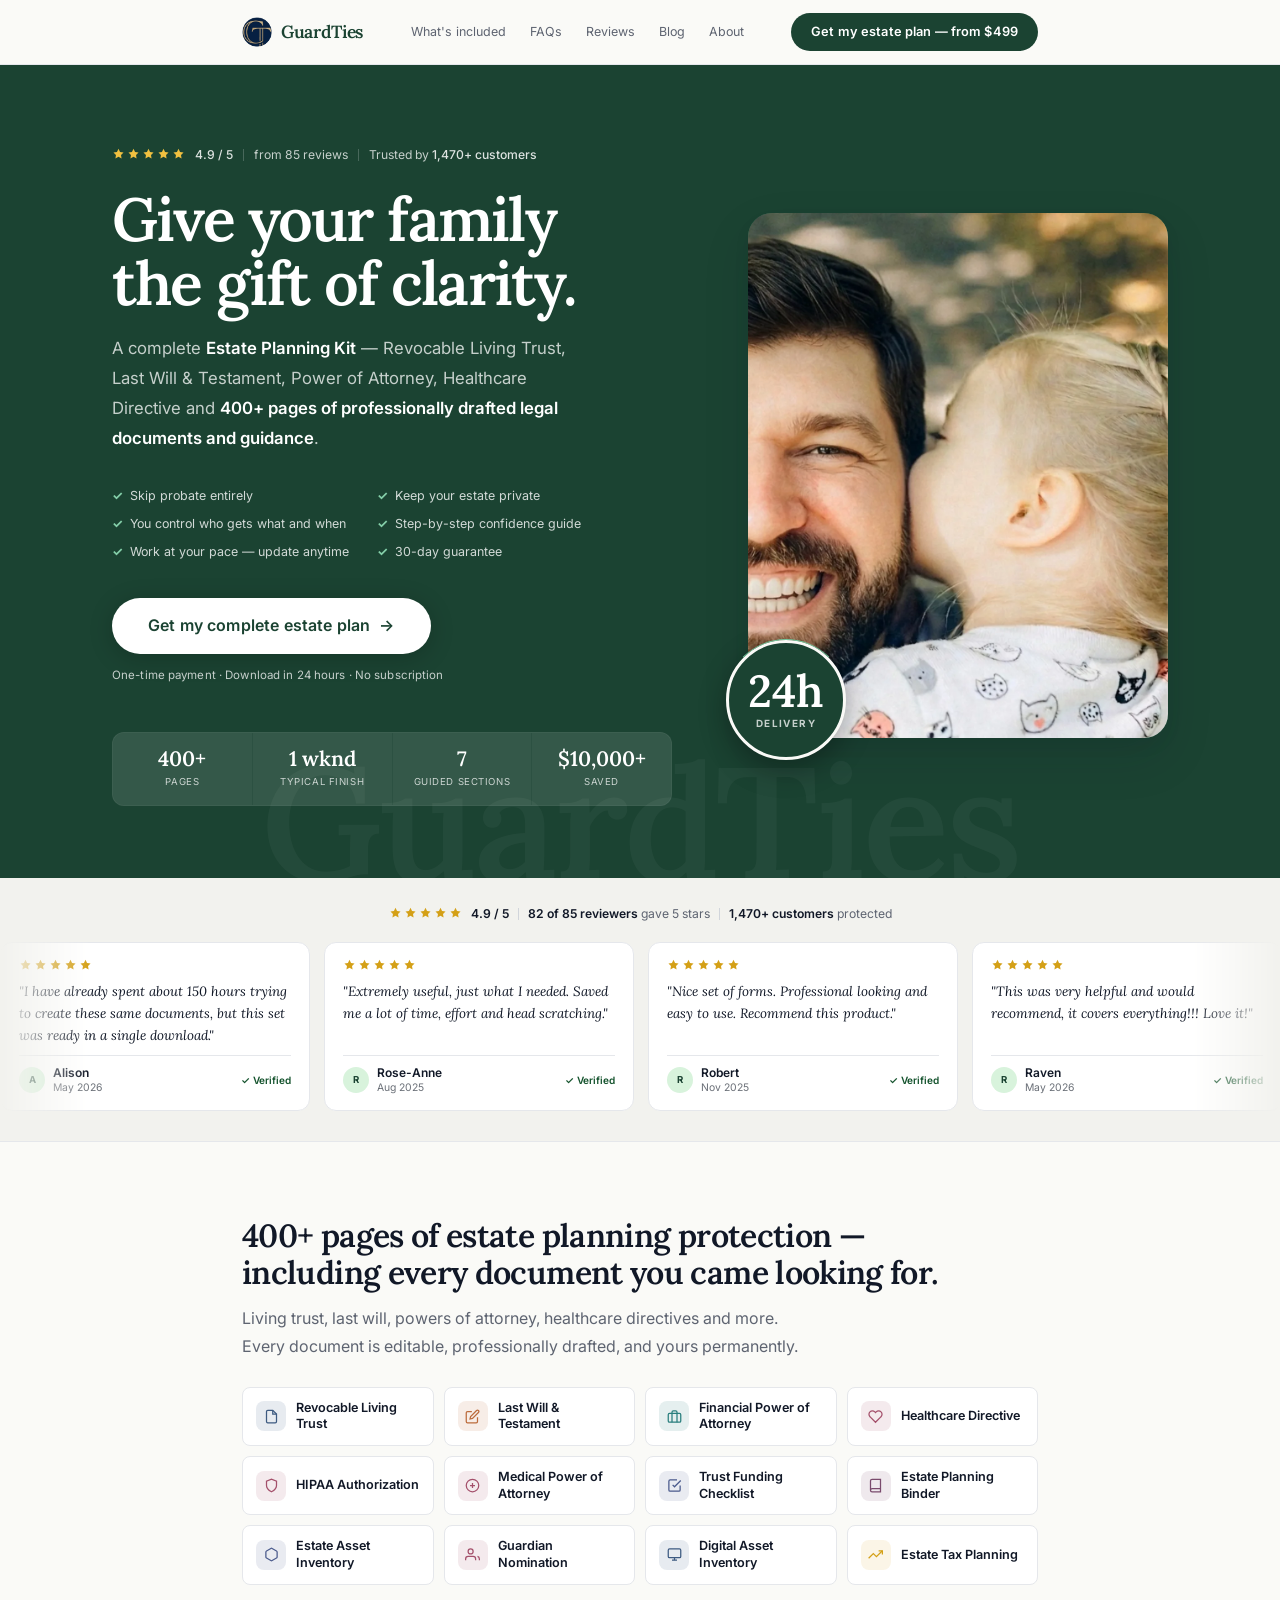
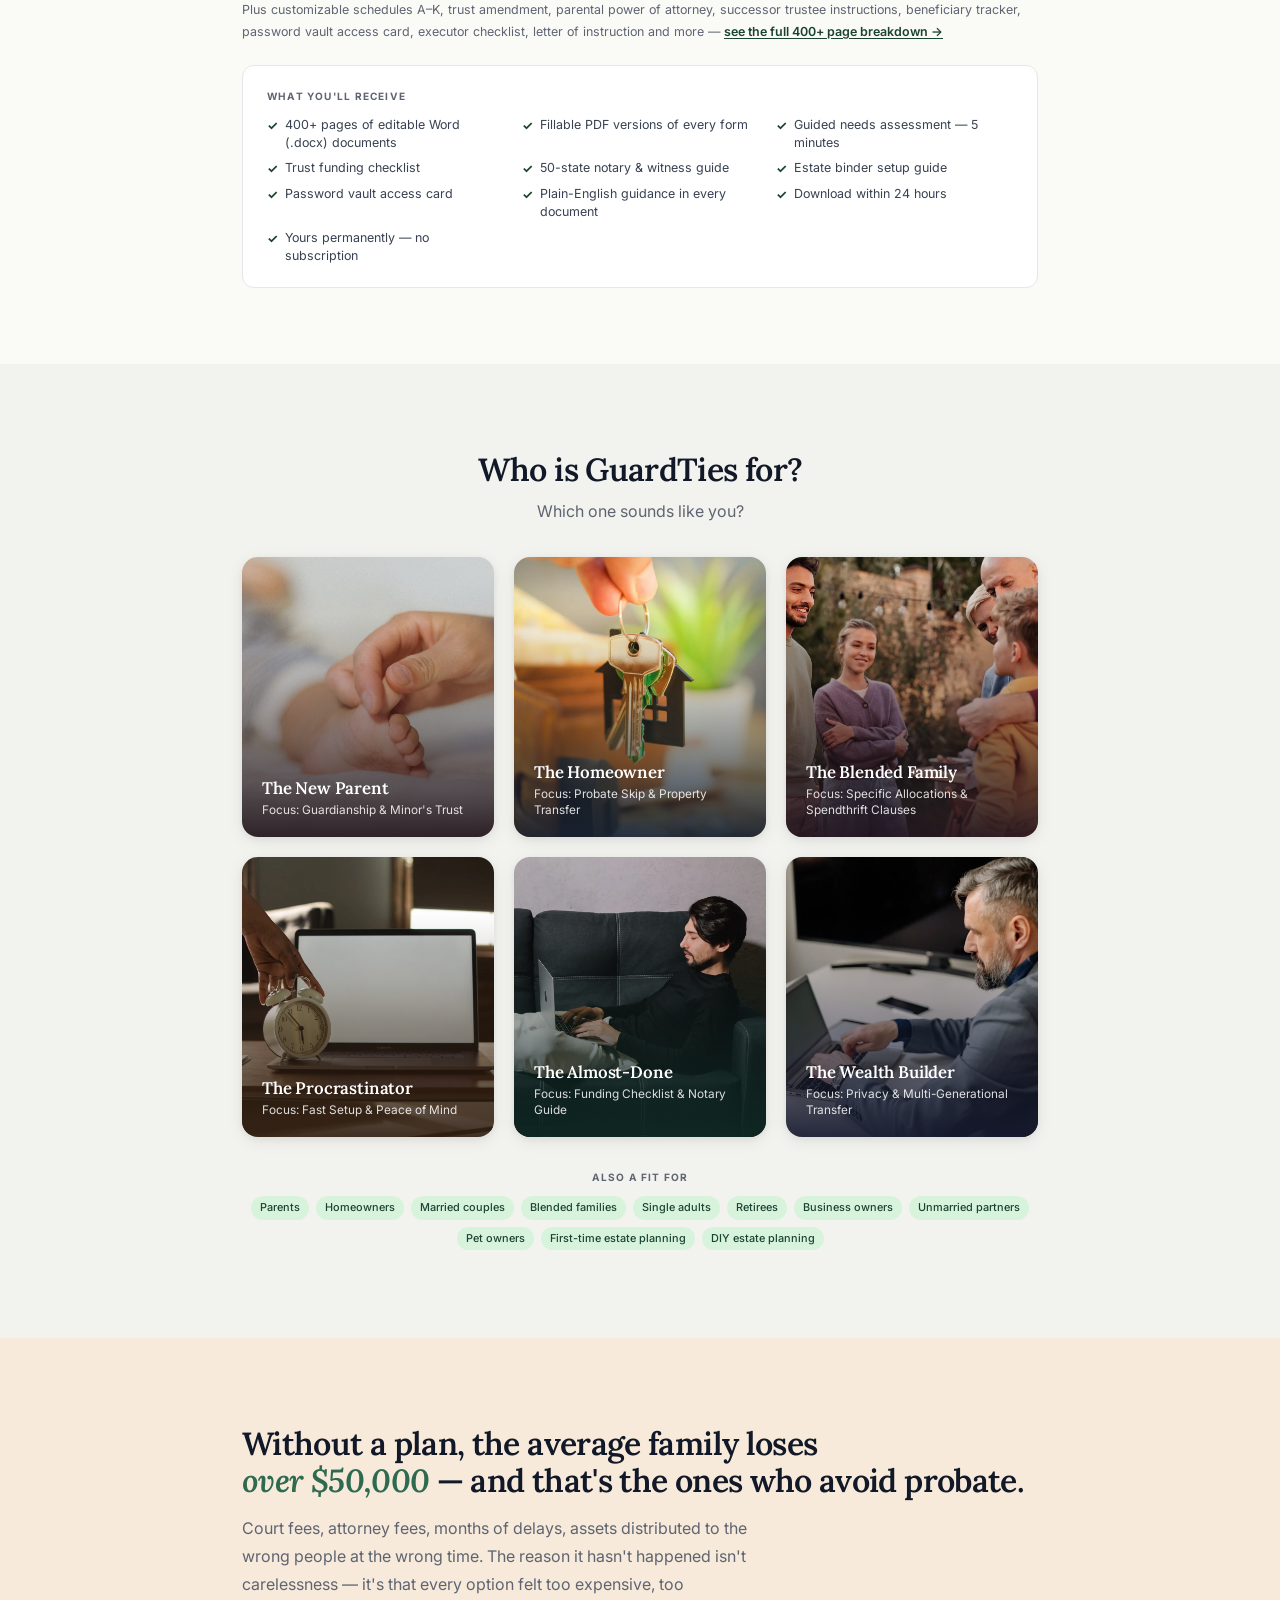
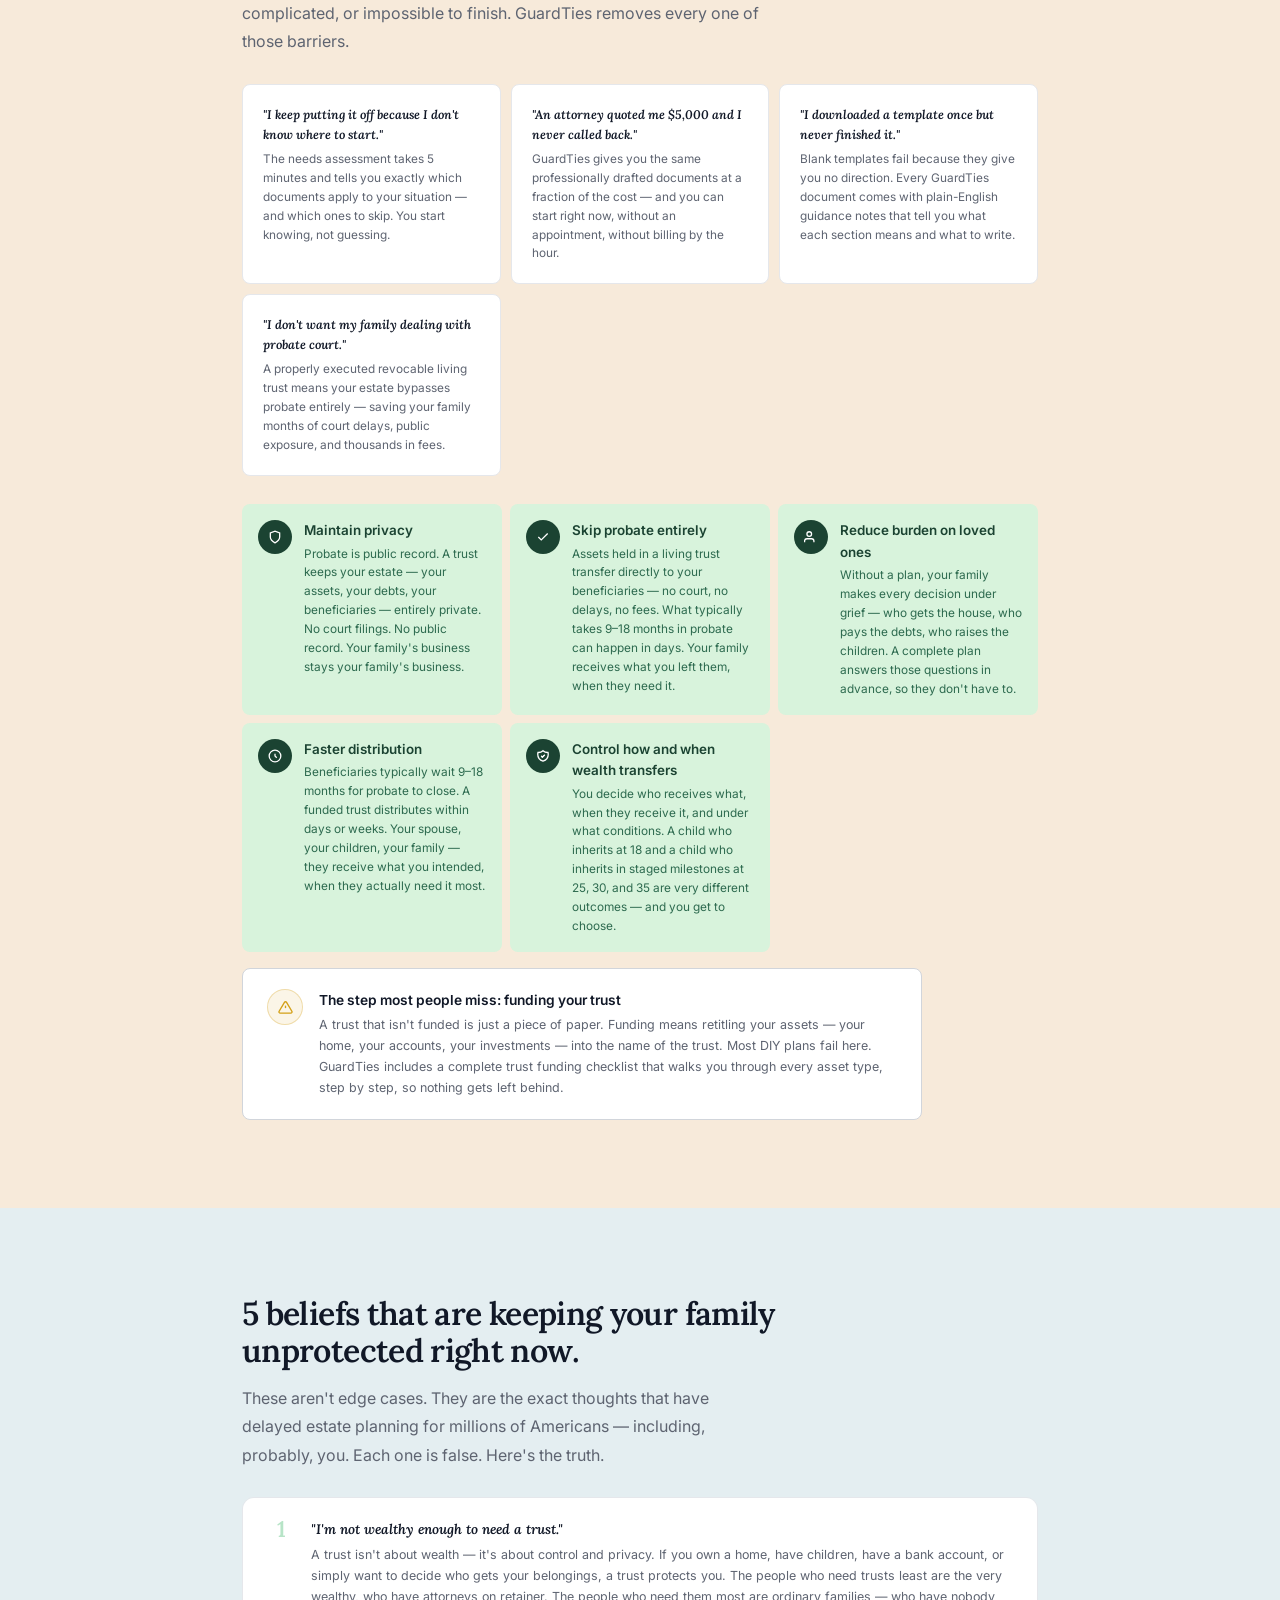
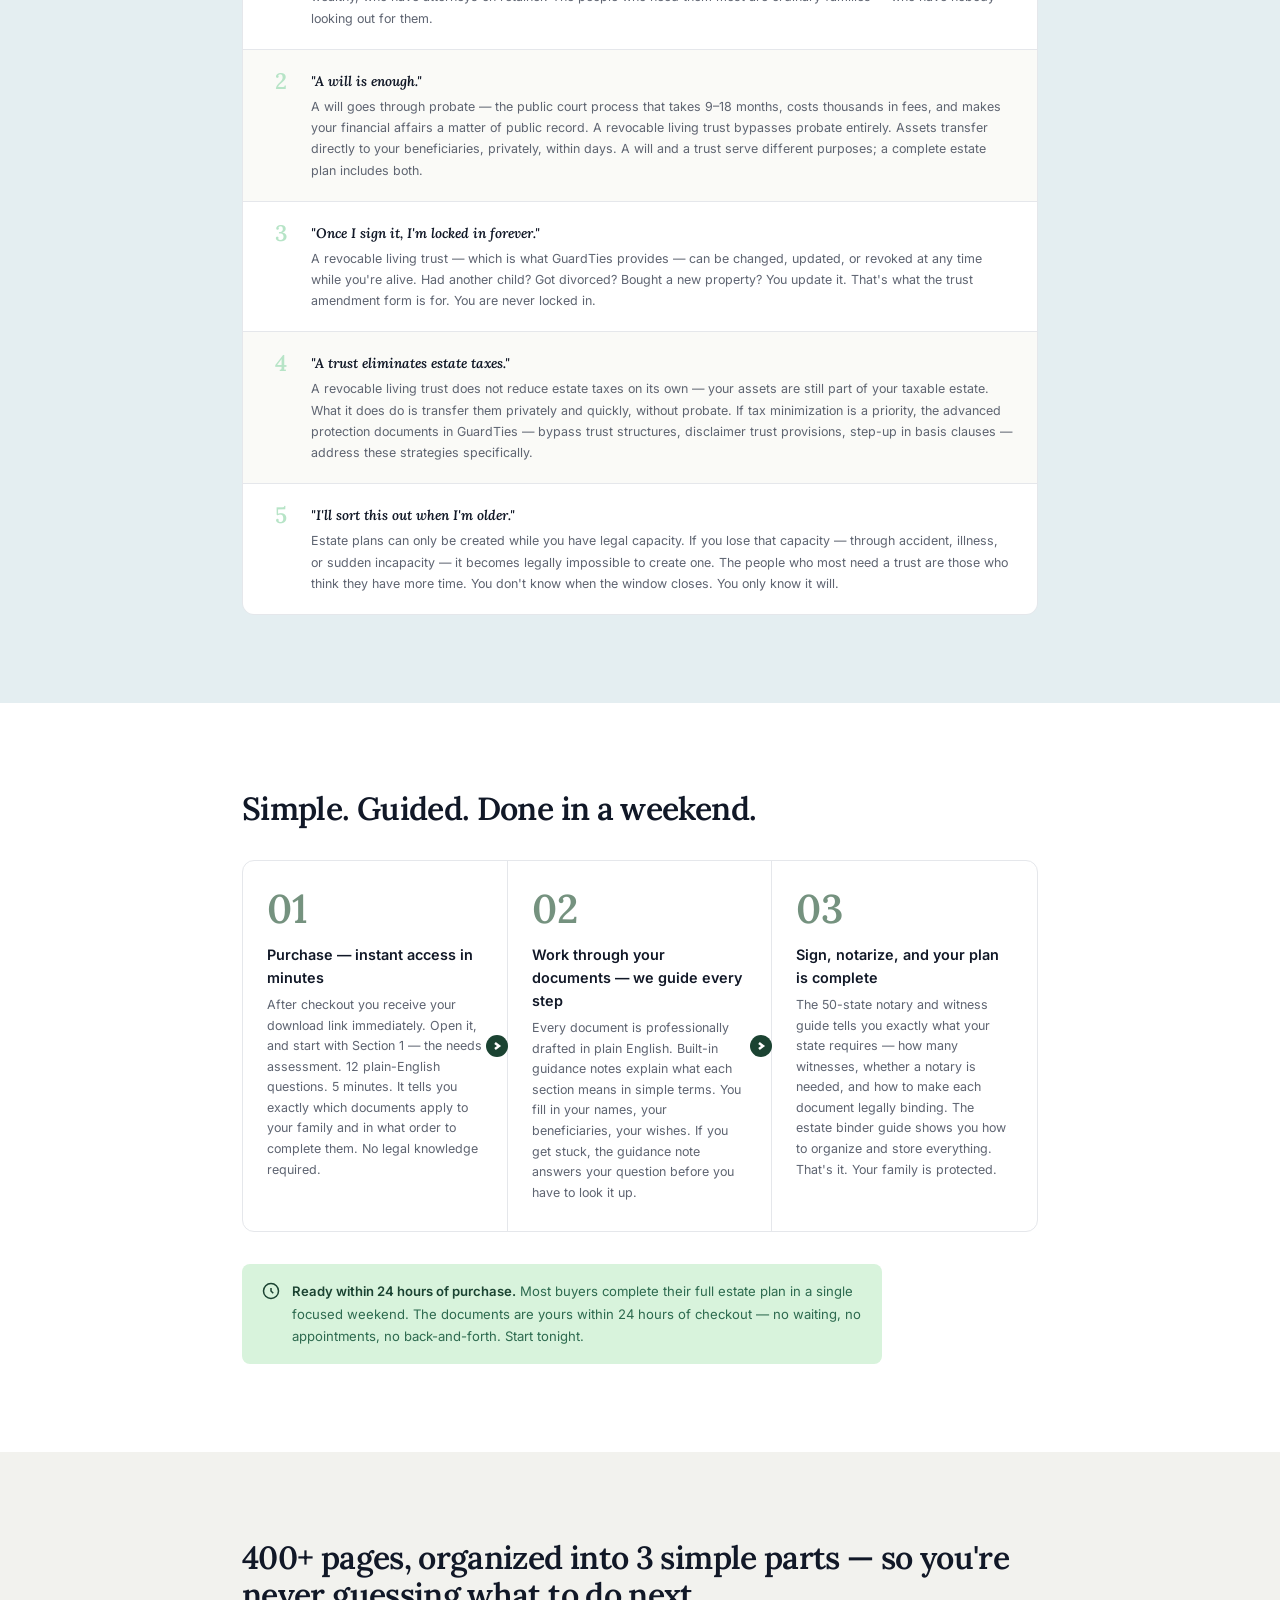
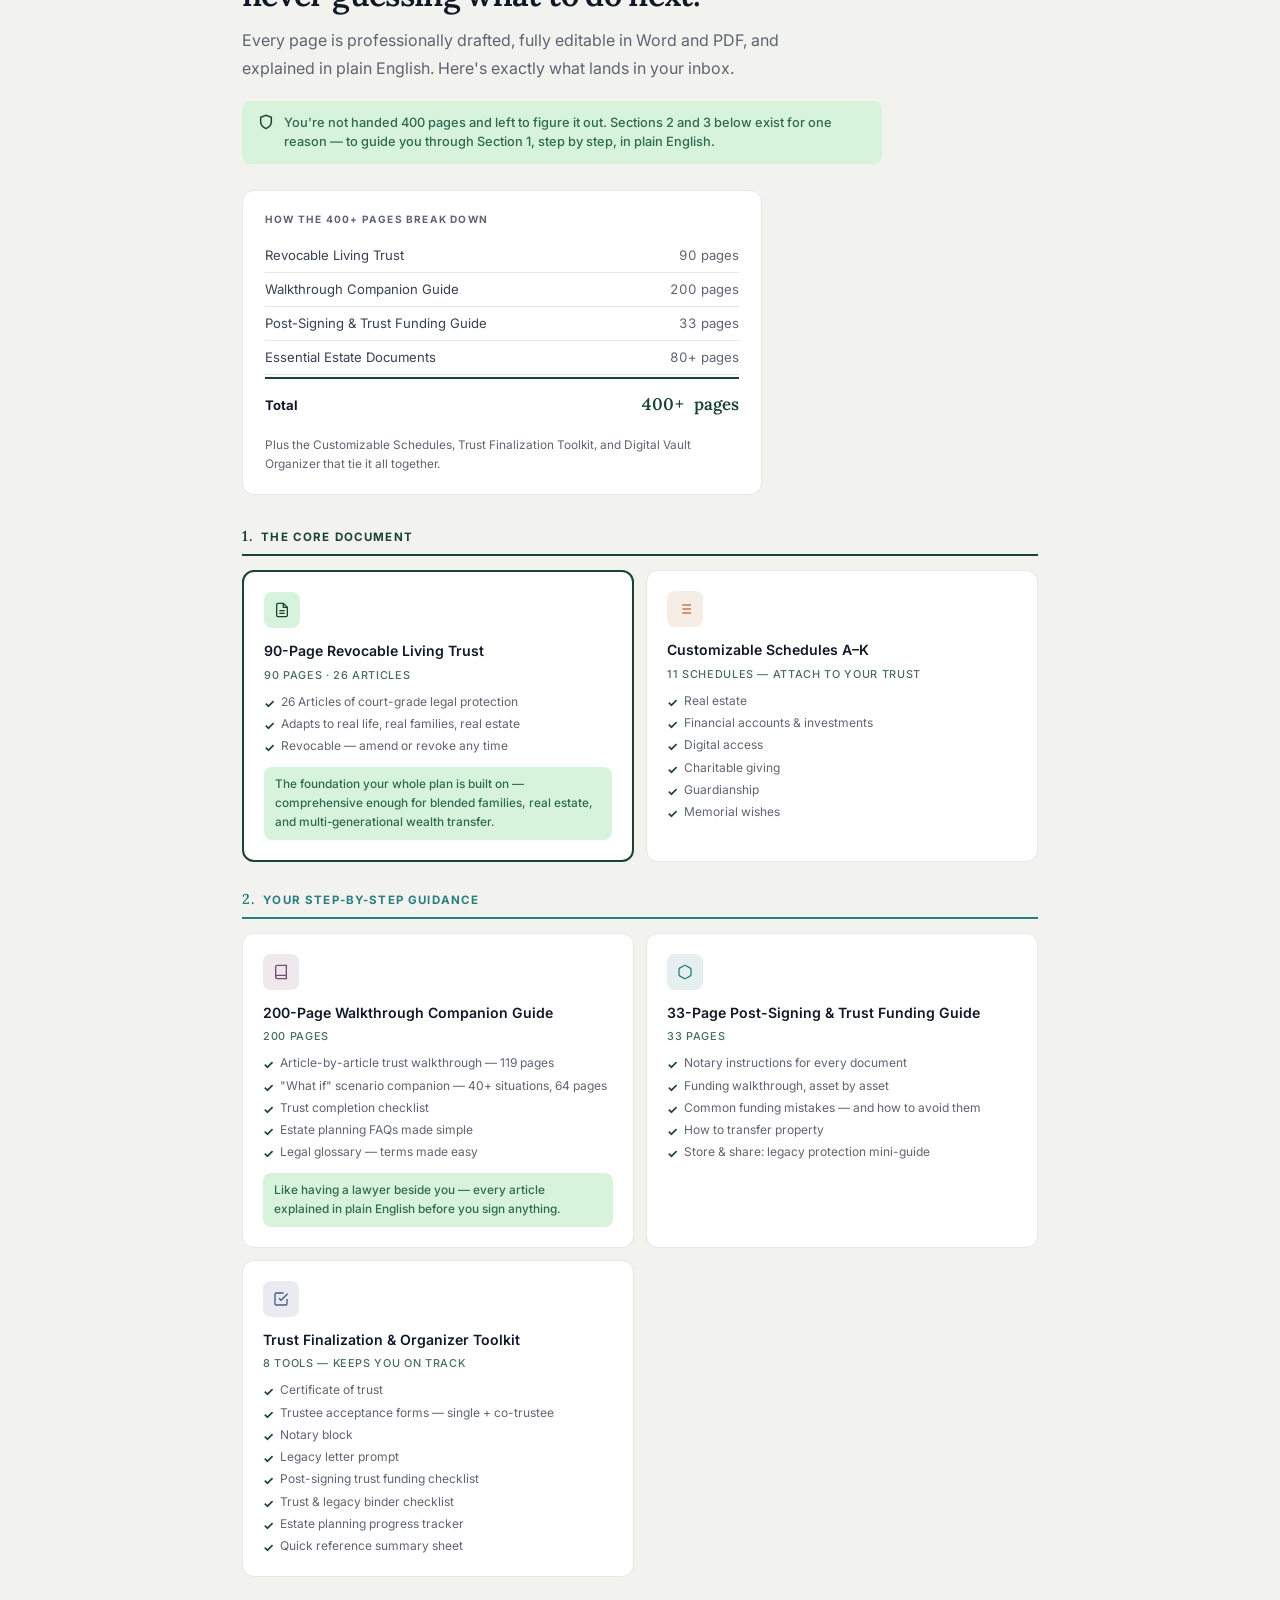
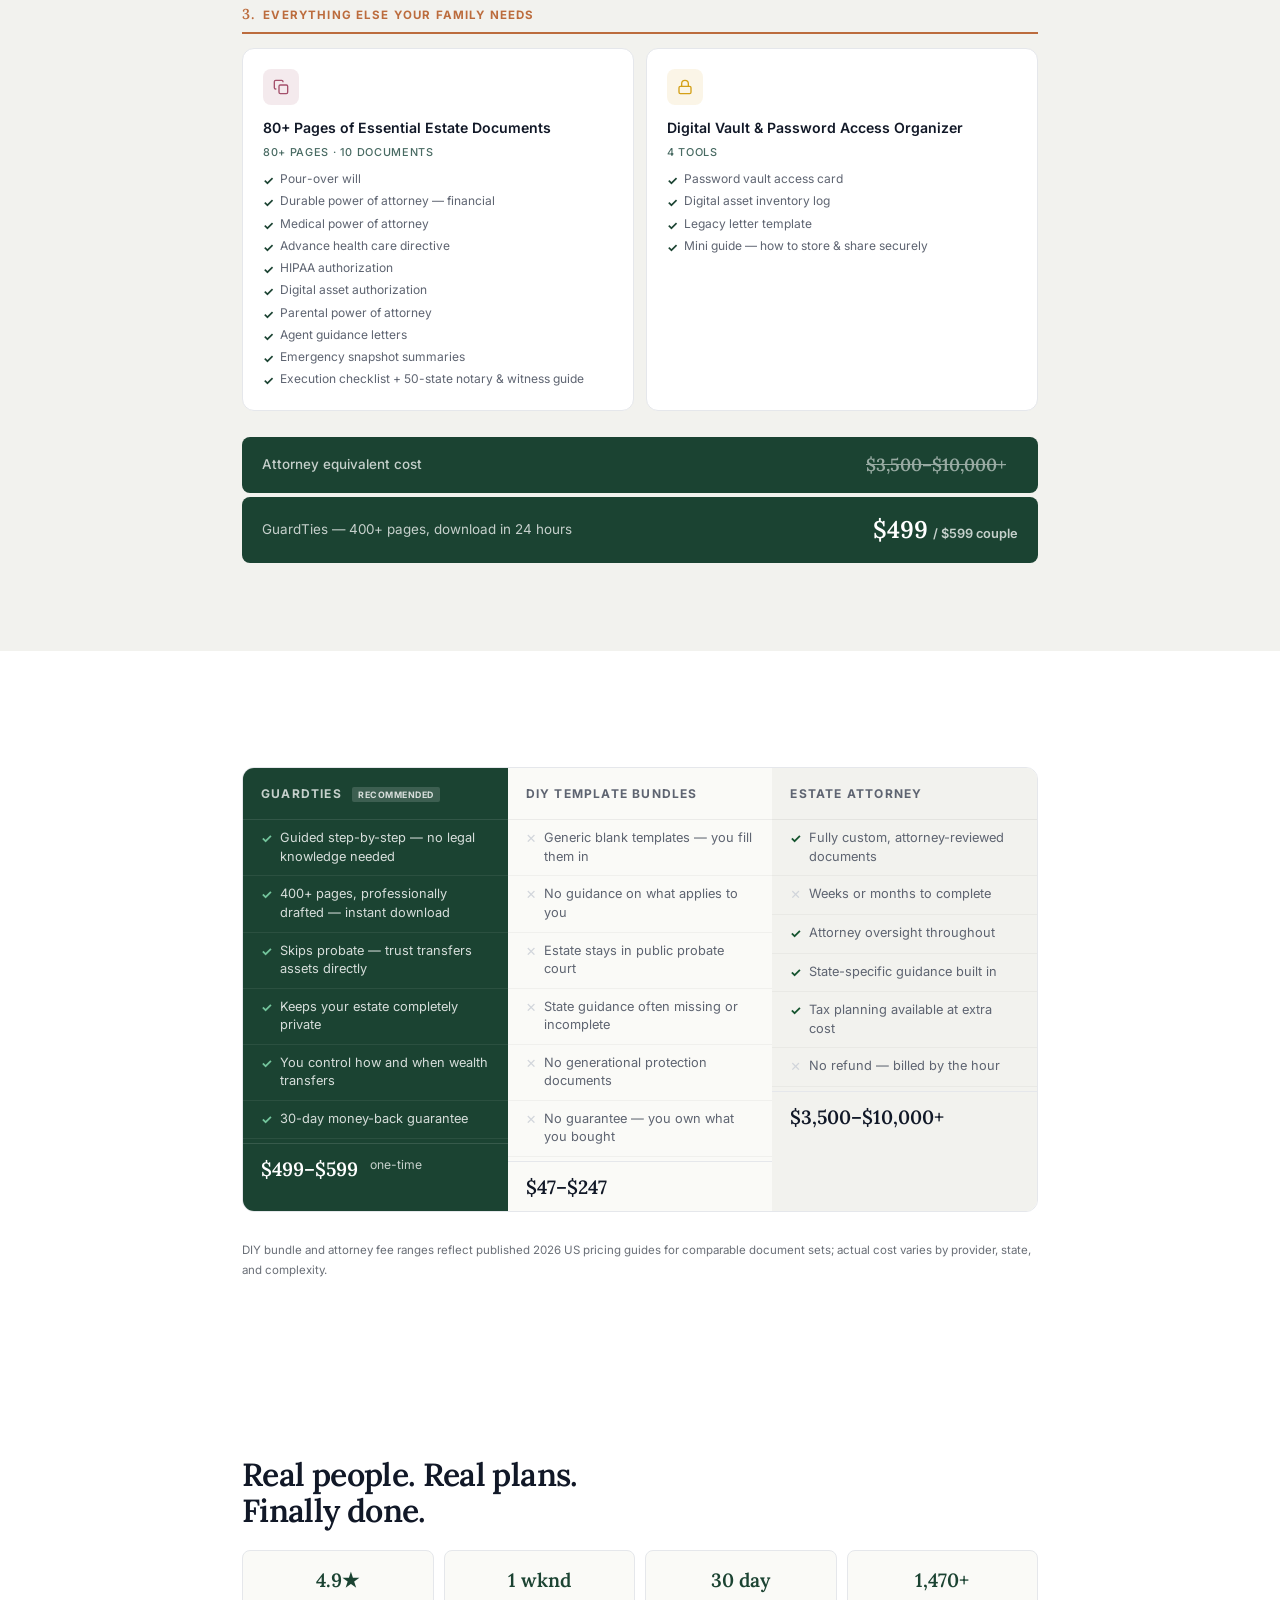
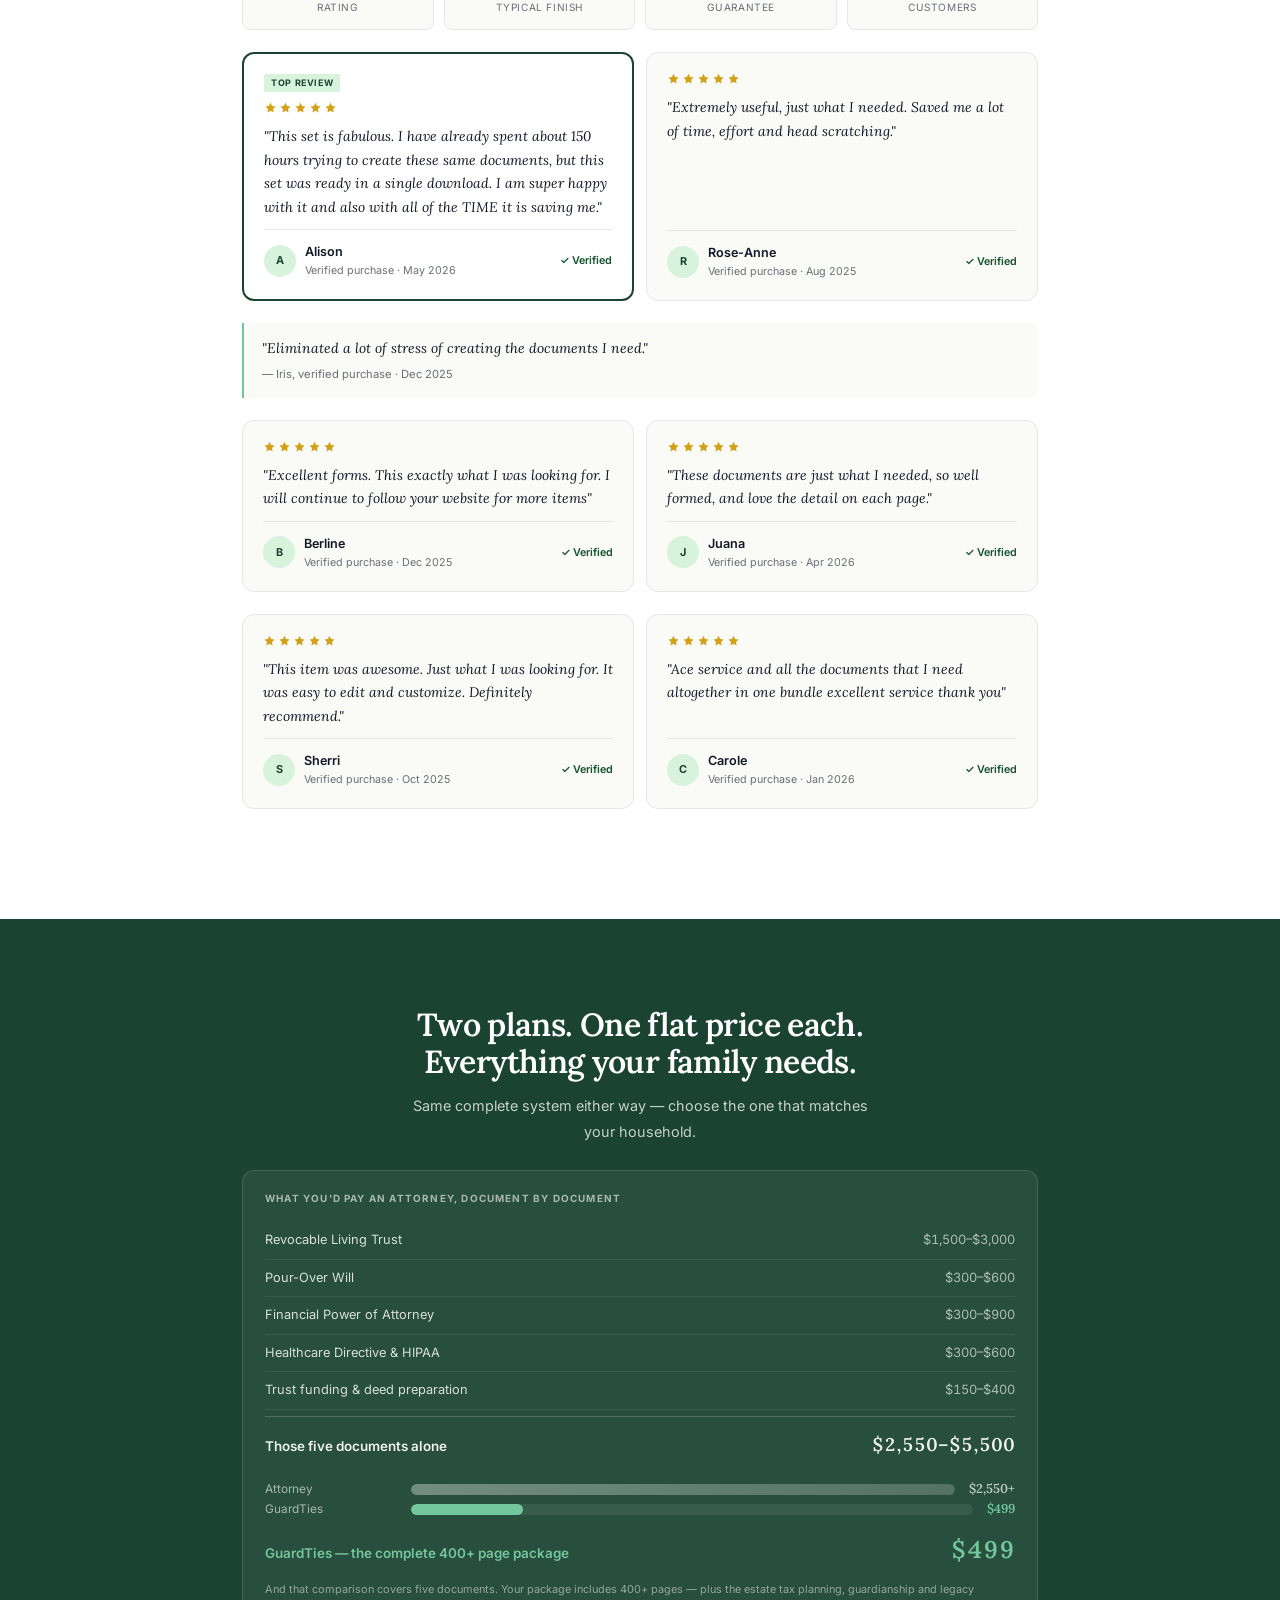
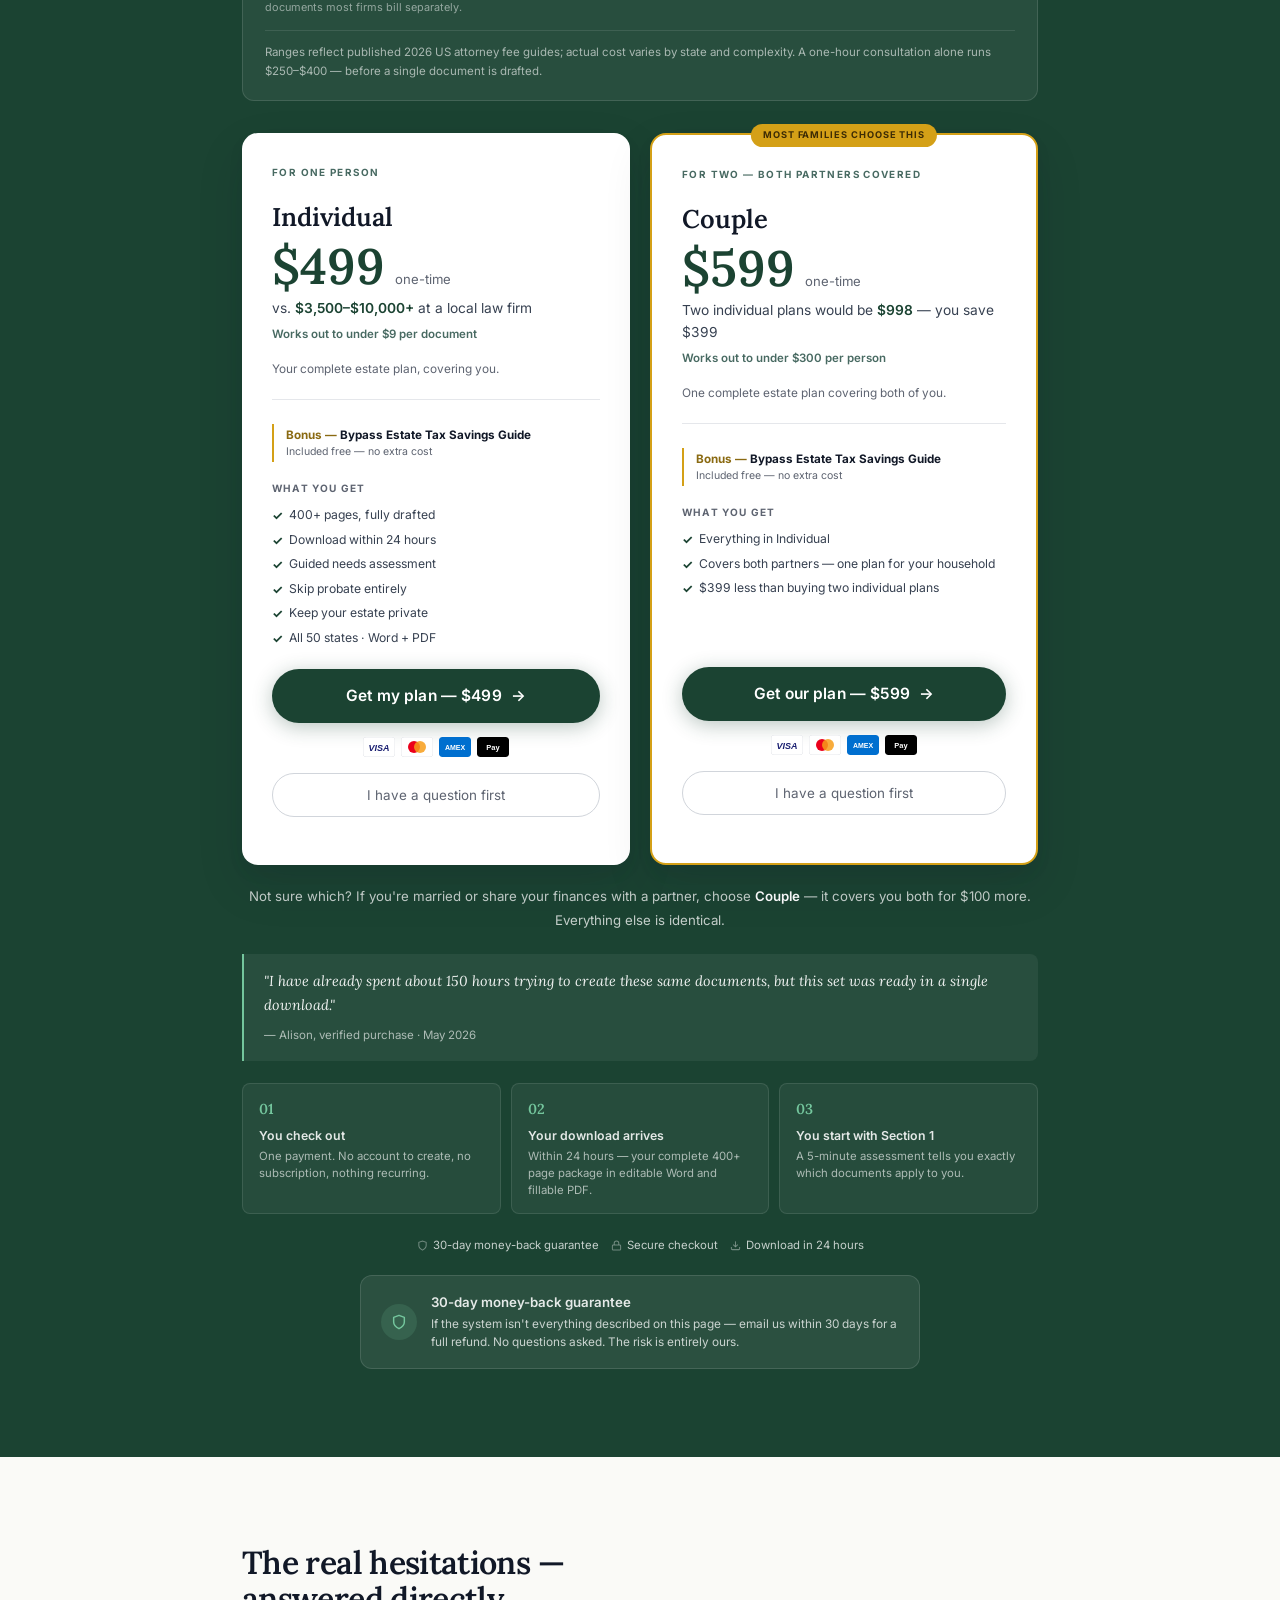
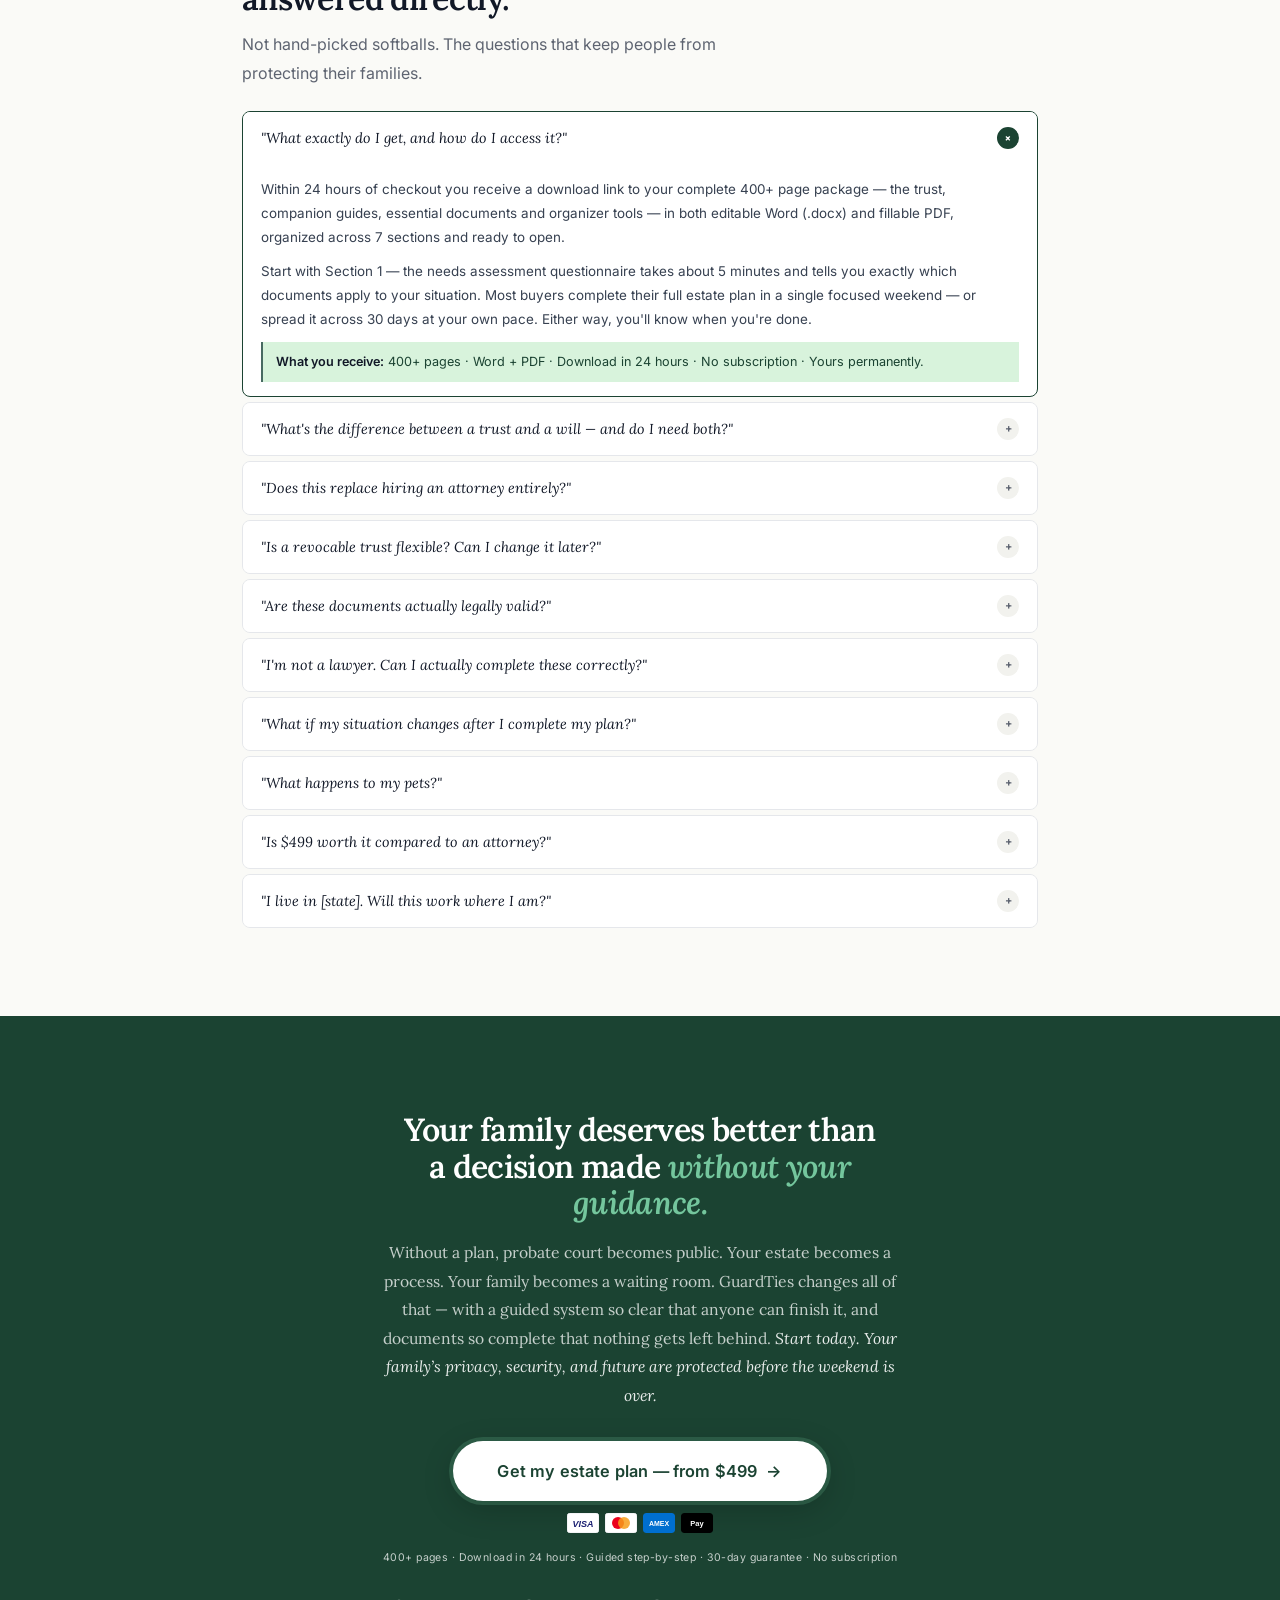
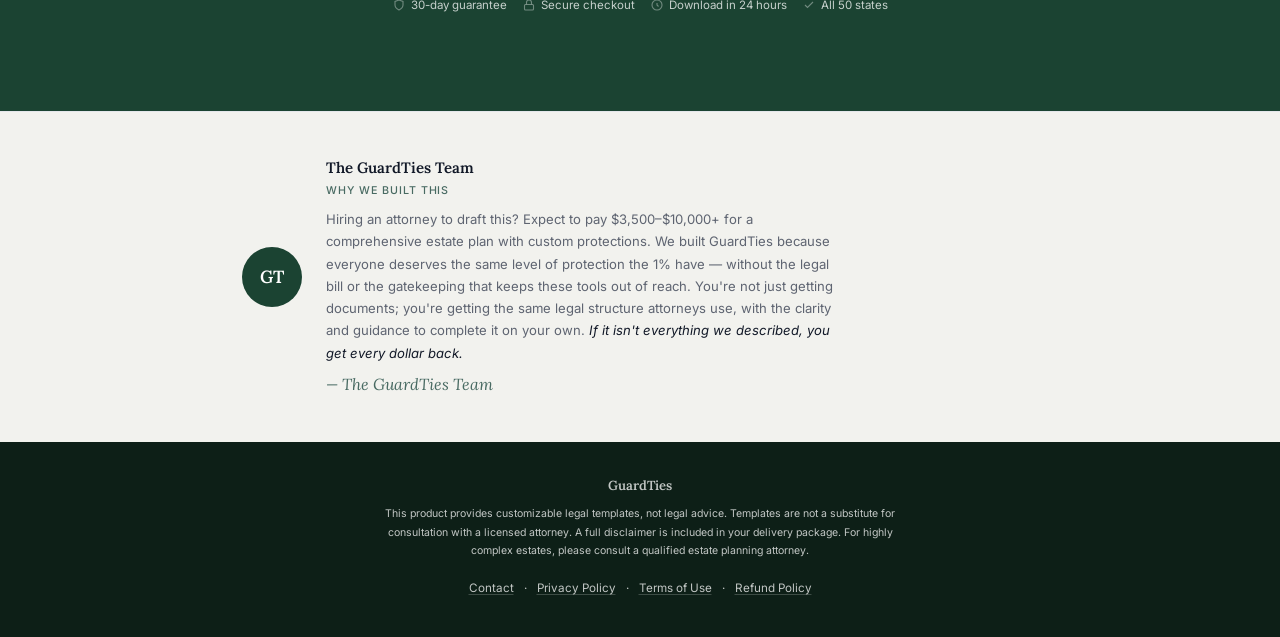
==== commit ab83c326: "Declutter the design — remove template-feeling patterns Removes the "eyebrow" label repeated above e" ====
--- a/index.html
+++ b/index.html
@@ -198,8 +198,8 @@
 .hero-sub{font-size:1.05rem;color:rgba(255,255,255,.75);line-height:1.78;max-width:480px;margin:0 0 32px}
 
 /* Trust pills */
-.hero-pills{display:flex;flex-wrap:wrap;gap:7px;justify-content:flex-start;margin-bottom:36px}
-.hp{display:flex;align-items:center;gap:6px;font-size:.72rem;font-weight:500;color:rgba(255,255,255,.75);background:rgba(255,255,255,.08);border:1px solid rgba(255,255,255,.12);border-radius:var(--rpill);padding:5px 12px}
+.hero-pills{display:grid;grid-template-columns:repeat(2,auto);gap:8px 28px;justify-content:flex-start;margin-bottom:36px}
+.hp{display:flex;align-items:baseline;gap:7px;font-size:.78rem;font-weight:400;color:rgba(255,255,255,.8)}
 /* Lighter than --sage-lt: on the pill's translucent background that token only
    reaches 4.29:1, just under AA. This hits 4.78:1. */
 .hp-ok{color:#84CFA9;font-weight:700}
@@ -272,14 +272,7 @@
 ════════════════════════════ */
 #kit{background:var(--linen);padding:76px 0}
 .kit-grid{display:grid;grid-template-columns:repeat(4,1fr);gap:10px;margin-top:26px}
-.kit-item{display:flex;align-items:center;gap:10px;background:var(--white);border:1px solid var(--bdr);border-left:3px solid var(--bdr);border-radius:var(--r8);padding:12px 13px 12px 11px;transition:border-color .15s,transform .18s,box-shadow .18s}
-.kit-item:has(.c-blue){border-left-color:var(--acc-blue)}
-.kit-item:has(.c-clay){border-left-color:var(--acc-clay)}
-.kit-item:has(.c-rose){border-left-color:var(--acc-rose)}
-.kit-item:has(.c-teal){border-left-color:var(--acc-teal)}
-.kit-item:has(.c-plum){border-left-color:var(--acc-plum)}
-.kit-item:has(.c-indigo){border-left-color:var(--acc-indigo)}
-.kit-item:has(.c-gold){border-left-color:var(--gold)}
+.kit-item{display:flex;align-items:center;gap:10px;background:var(--white);border:1px solid var(--bdr);border-radius:var(--r8);padding:12px 13px;transition:border-color .15s,transform .18s,box-shadow .18s}
 .kit-item:hover{border-color:var(--bdr-2);transform:translateY(-2px);box-shadow:var(--sh1)}
 .kit-ico{width:30px;height:30px;border-radius:var(--r8);background:var(--mint);display:flex;align-items:center;justify-content:center;flex-shrink:0}
 .kit-ico svg{width:15px;height:15px;stroke:var(--forest);fill:none;stroke-width:2}
@@ -344,8 +337,9 @@
 .pg-extra{font-size:.74rem;color:var(--ink-3);margin-top:12px;line-height:1.6}
 /* Cluster labels — group the 7 pieces into 3 plain-English buckets */
 .doc-group{margin-bottom:26px}
-.doc-group-lbl{display:inline-flex;align-items:center;gap:8px;font-size:.68rem;font-weight:700;text-transform:uppercase;letter-spacing:.1em;color:var(--dg,var(--forest));background:var(--dg-bg,var(--mint));padding:6px 14px 6px 6px;border-radius:var(--rpill);margin-bottom:14px}
-.doc-group-lbl .dgn{display:flex;align-items:center;justify-content:center;width:22px;height:22px;border-radius:50%;background:var(--dg,var(--forest));color:var(--white);font-family:var(--serif);font-size:.7rem;flex-shrink:0}
+.doc-group-lbl{display:flex;align-items:baseline;gap:8px;font-size:.72rem;font-weight:700;text-transform:uppercase;letter-spacing:.1em;color:var(--dg,var(--forest));margin-bottom:14px;padding-bottom:6px;border-bottom:2px solid var(--dg,var(--forest))}
+.doc-group-lbl .dgn{font-family:var(--serif);font-size:.9rem;font-weight:600}
+.doc-group-lbl .dgn::after{content:'.'}
 .docs-grid{display:grid;grid-template-columns:repeat(auto-fit,minmax(260px,1fr));gap:12px;margin:0}
 .doc-section{background:var(--white);border:1px solid var(--bdr);border-radius:var(--r12);padding:20px;transition:box-shadow .2s,transform .2s}
 .doc-section:hover{box-shadow:var(--sh2);transform:translateY(-2px)}
@@ -432,22 +426,13 @@
   font-size:.58rem;font-weight:700;text-transform:uppercase;letter-spacing:.1em;
   padding:4px 12px;border-radius:var(--rpill);white-space:nowrap;
 }
-/* Bonus "sticker" — a tilted seal so it reads as something stuck on the card */
+/* Bonus line — quiet left-rule callout, not a badge */
 .pc-sticker{
-  display:flex;align-items:center;gap:9px;
-  background:var(--gold-bg);border:1.5px dashed rgba(212,160,23,.55);
-  border-radius:var(--r8);padding:9px 12px;margin-bottom:18px;
-}
-.pc-sticker-seal{
-  flex-shrink:0;width:38px;height:38px;border-radius:50%;
-  background:var(--gold);color:#3D2C05;
-  display:flex;flex-direction:column;align-items:center;justify-content:center;
-  font-weight:800;line-height:1;transform:rotate(-9deg);
-  box-shadow:0 2px 6px rgba(212,160,23,.4);
-}
-.pc-sticker-seal .s1{font-size:.52rem;letter-spacing:.04em}
-.pc-sticker-seal .s2{font-size:.46rem;letter-spacing:.06em;margin-top:1px}
-.pc-sticker-t{font-size:.73rem;font-weight:700;color:#7A5C0C;line-height:1.3}
+  border-left:2px solid var(--gold);
+  padding:2px 0 2px 12px;margin-bottom:18px;
+}
+.pc-sticker-t{font-size:.73rem;font-weight:700;color:var(--ink)}
+.pc-sticker-t::before{content:'Bonus — ';color:#8A6A12;font-weight:700}
 .pc-sticker-d{font-size:.66rem;color:var(--ink-3);line-height:1.4;margin-top:1px}
 .pc-foot{margin-top:auto}
 @media(max-width:680px){
@@ -568,13 +553,6 @@
 .acc-hl{background:var(--mint);border-radius:var(--r6);padding:10px 13px;margin-top:10px;font-size:.79rem;color:var(--forest);line-height:1.6;border-left:2px solid var(--sage)}
 .pills{display:flex;gap:5px;flex-wrap:wrap;margin-top:8px}
 .pill{font-size:.68rem;color:var(--forest);background:var(--mint);padding:3px 9px;border-radius:var(--rpill);font-weight:500}
-/* Cycle through the categorical accents so tag groups read as colorful, not monochrome */
-.pills .pill:nth-child(6n+1){color:var(--acc-blue);background:var(--acc-blue-bg)}
-.pills .pill:nth-child(6n+2){color:var(--acc-clay);background:var(--acc-clay-bg)}
-.pills .pill:nth-child(6n+3){color:var(--acc-rose);background:var(--acc-rose-bg)}
-.pills .pill:nth-child(6n+4){color:var(--acc-teal);background:var(--acc-teal-bg)}
-.pills .pill:nth-child(6n+5){color:var(--acc-plum);background:var(--acc-plum-bg)}
-.pills .pill:nth-child(6n+6){color:var(--acc-indigo);background:var(--acc-indigo-bg)}
 
 /* ════════════════════════════
    REVIEWS
@@ -1092,7 +1070,6 @@
 <section id="kit">
   <div class="w">
     <div class="sr">
-      <span class="eyebrow">What's in the kit</span>
       <h2>400+ pages of estate planning protection —<br>including every document you came looking for.</h2>
       <p style="margin-top:12px;max-width:560px;color:var(--ink-3)">Living trust, last will, powers of attorney, healthcare directives and more. Every document is editable, professionally drafted, and yours permanently.</p>
     </div>
@@ -1135,7 +1112,6 @@
 <section id="who">
   <div class="w">
     <div class="sr" style="text-align:center">
-      <span class="eyebrow" style="justify-content:center">Who it's for</span>
       <h2>Who is GuardTies for?</h2>
       <p style="margin:8px auto 0;max-width:500px;color:var(--ink-3)">Which one sounds like you?</p>
     </div>
@@ -1224,7 +1200,6 @@
 <section id="why" style="background:var(--peach);padding:88px 0">
   <div class="w">
     <div class="sr">
-      <span class="eyebrow">Why this matters now</span>
       <h2>Without a plan, the average family loses<br><em style="color:var(--forest-2)">over $50,000</em> — and that's the ones who avoid probate.</h2>
       <p style="margin-top:14px;max-width:540px;color:var(--ink-3)">Court fees, attorney fees, months of delays, assets distributed to the wrong people at the wrong time. The reason it hasn't happened isn't carelessness — it's that every option felt too expensive, too complicated, or impossible to finish. GuardTies removes every one of those barriers.</p>
     </div>
@@ -1323,7 +1298,6 @@
 <section id="myths" style="background:var(--sky);padding:88px 0">
   <div class="w">
     <div class="sr">
-      <span class="eyebrow">Common myths</span>
       <h2>5 beliefs that are keeping your family<br>unprotected right now.</h2>
       <p style="margin-top:14px;max-width:520px;color:var(--ink-3)">These aren't edge cases. They are the exact thoughts that have delayed estate planning for millions of Americans — including, probably, you. Each one is false. Here's the truth.</p>
     </div>
@@ -1377,7 +1351,6 @@
 <section id="how" style="background:var(--white)">
   <div class="w">
     <div class="sr">
-      <span class="eyebrow">How it works</span>
       <h2>Simple. Guided. Done in a weekend.</h2>
     </div>
     <div class="process-grid sr">
@@ -1410,7 +1383,6 @@
 <section id="receive">
   <div class="w">
     <div class="sr">
-      <span class="eyebrow">What's inside</span>
       <h2>400+ pages, organized into 3 simple parts — so you're never guessing what to do next.</h2>
       <p style="margin-top:12px;margin-bottom:0;max-width:560px;color:var(--ink-3)">Every page is professionally drafted, fully editable in Word and PDF, and explained in plain English. Here's exactly what lands in your inbox.</p>
       <div class="receive-reassure">
@@ -1460,7 +1432,7 @@
     </div>
 
     <div class="doc-group sr">
-      <div class="doc-group-lbl" style="--dg:var(--acc-teal);--dg-bg:var(--acc-teal-bg)"><span class="dgn">2</span>Your Step-by-Step Guidance</div>
+      <div class="doc-group-lbl" style="--dg:var(--acc-teal)"><span class="dgn">2</span>Your Step-by-Step Guidance</div>
       <div class="docs-grid">
         <div class="doc-section">
           <div class="ds-icon c-plum"><svg viewBox="0 0 24 24"><path d="M4 19.5A2.5 2.5 0 0 1 6.5 17H20"/><path d="M6.5 2H20v20H6.5A2.5 2.5 0 0 1 4 19.5v-15A2.5 2.5 0 0 1 6.5 2z"/></svg></div>
@@ -1506,7 +1478,7 @@
     </div>
 
     <div class="doc-group sr">
-      <div class="doc-group-lbl" style="--dg:var(--acc-clay);--dg-bg:var(--acc-clay-bg)"><span class="dgn">3</span>Everything Else Your Family Needs</div>
+      <div class="doc-group-lbl" style="--dg:var(--acc-clay)"><span class="dgn">3</span>Everything Else Your Family Needs</div>
       <div class="docs-grid">
         <div class="doc-section">
           <div class="ds-icon c-rose"><svg viewBox="0 0 24 24"><rect x="9" y="9" width="13" height="13" rx="2" ry="2"/><path d="M5 15H4a2 2 0 0 1-2-2V4a2 2 0 0 1 2-2h9a2 2 0 0 1 2 2v1"/></svg></div>
@@ -1554,7 +1526,6 @@
 <section id="compare">
   <div class="w">
     <div class="sr">
-      <span class="eyebrow">How we compare</span>
     </div>
     <div class="cmp-table sr">
       <div class="cmp-col us">
@@ -1596,7 +1567,6 @@
 <section id="reviews">
   <div class="w">
     <div class="sr">
-      <span class="eyebrow">What families say</span>
       <h2>Real people. Real plans.<br>Finally done.</h2>
 
     </div>
@@ -1654,7 +1624,6 @@
 <section id="pricing">
   <div class="w">
     <div class="sr" style="text-align:center;margin-bottom:0">
-      <span class="eyebrow" style="justify-content:center">Pricing</span>
       <h2 style="color:var(--white)">Two plans. One flat price each.<br>Everything your family needs.</h2>
       <p style="margin:12px auto 0;max-width:480px;color:rgba(255,255,255,.75);font-size:.9rem">Same complete system either way — choose the one that matches your household.</p>
     </div>
@@ -1698,11 +1667,8 @@
         <div class="pc-atty">Your complete estate plan, covering you.</div>
 
         <div class="pc-sticker">
-          <div class="pc-sticker-seal" aria-hidden="true"><span class="s1">FREE</span><span class="s2">BONUS</span></div>
-          <div>
-            <div class="pc-sticker-t">Bypass Estate Tax Savings Guide</div>
-            <div class="pc-sticker-d">Included free — no extra cost</div>
-          </div>
+          <div class="pc-sticker-t">Bypass Estate Tax Savings Guide</div>
+          <div class="pc-sticker-d">Included free — no extra cost</div>
         </div>
 
         <div class="pc-includes">
@@ -1742,11 +1708,8 @@
         <div class="pc-atty">One complete estate plan covering both of you.</div>
 
         <div class="pc-sticker">
-          <div class="pc-sticker-seal" aria-hidden="true"><span class="s1">FREE</span><span class="s2">BONUS</span></div>
-          <div>
-            <div class="pc-sticker-t">Bypass Estate Tax Savings Guide</div>
-            <div class="pc-sticker-d">Included free — no extra cost</div>
-          </div>
+          <div class="pc-sticker-t">Bypass Estate Tax Savings Guide</div>
+          <div class="pc-sticker-d">Included free — no extra cost</div>
         </div>
 
         <div class="pc-includes">
@@ -1816,7 +1779,6 @@
 <section id="faqs">
   <div class="w">
     <div class="sr">
-      <span class="eyebrow">Common questions</span>
       <h2>The real hesitations —<br>answered directly.</h2>
       <p style="margin-top:12px;margin-bottom:24px;max-width:500px;color:var(--ink-3)">Not hand-picked softballs. The questions that keep people from protecting their families.</p>
     </div>
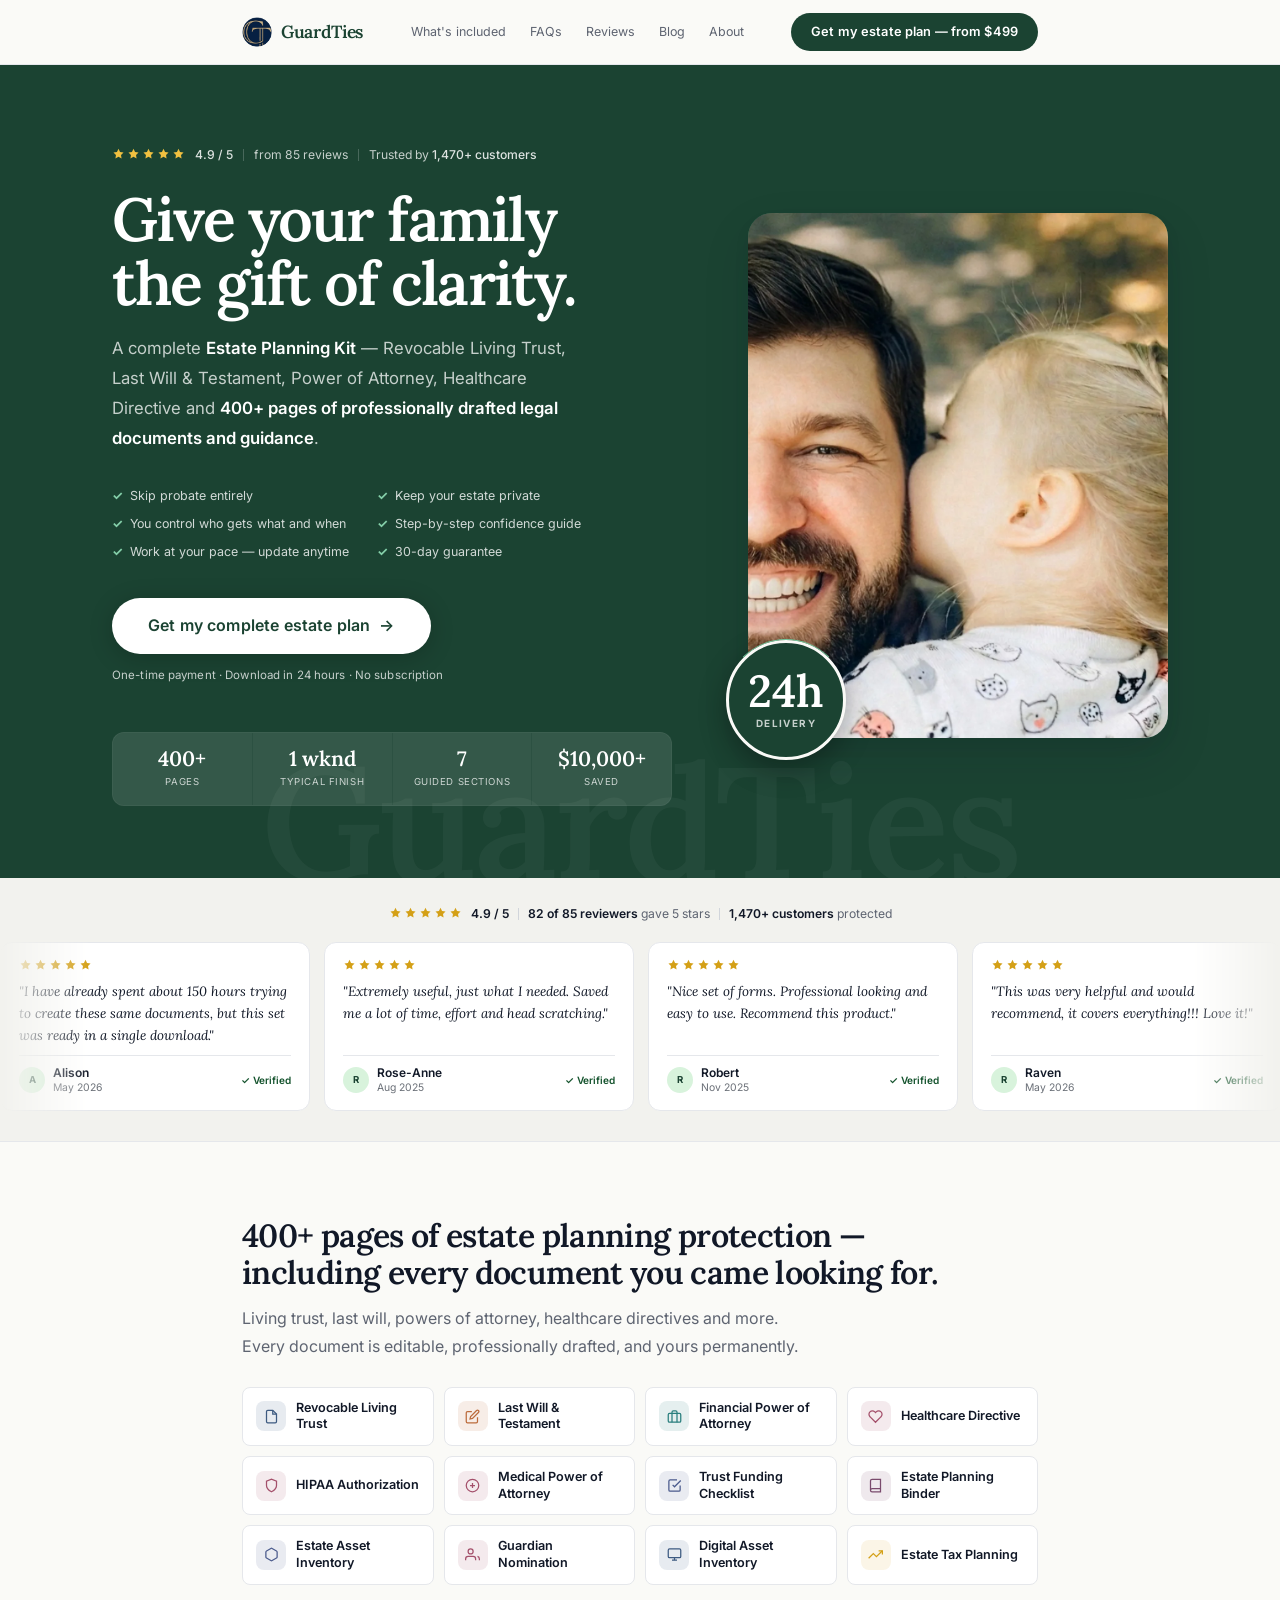
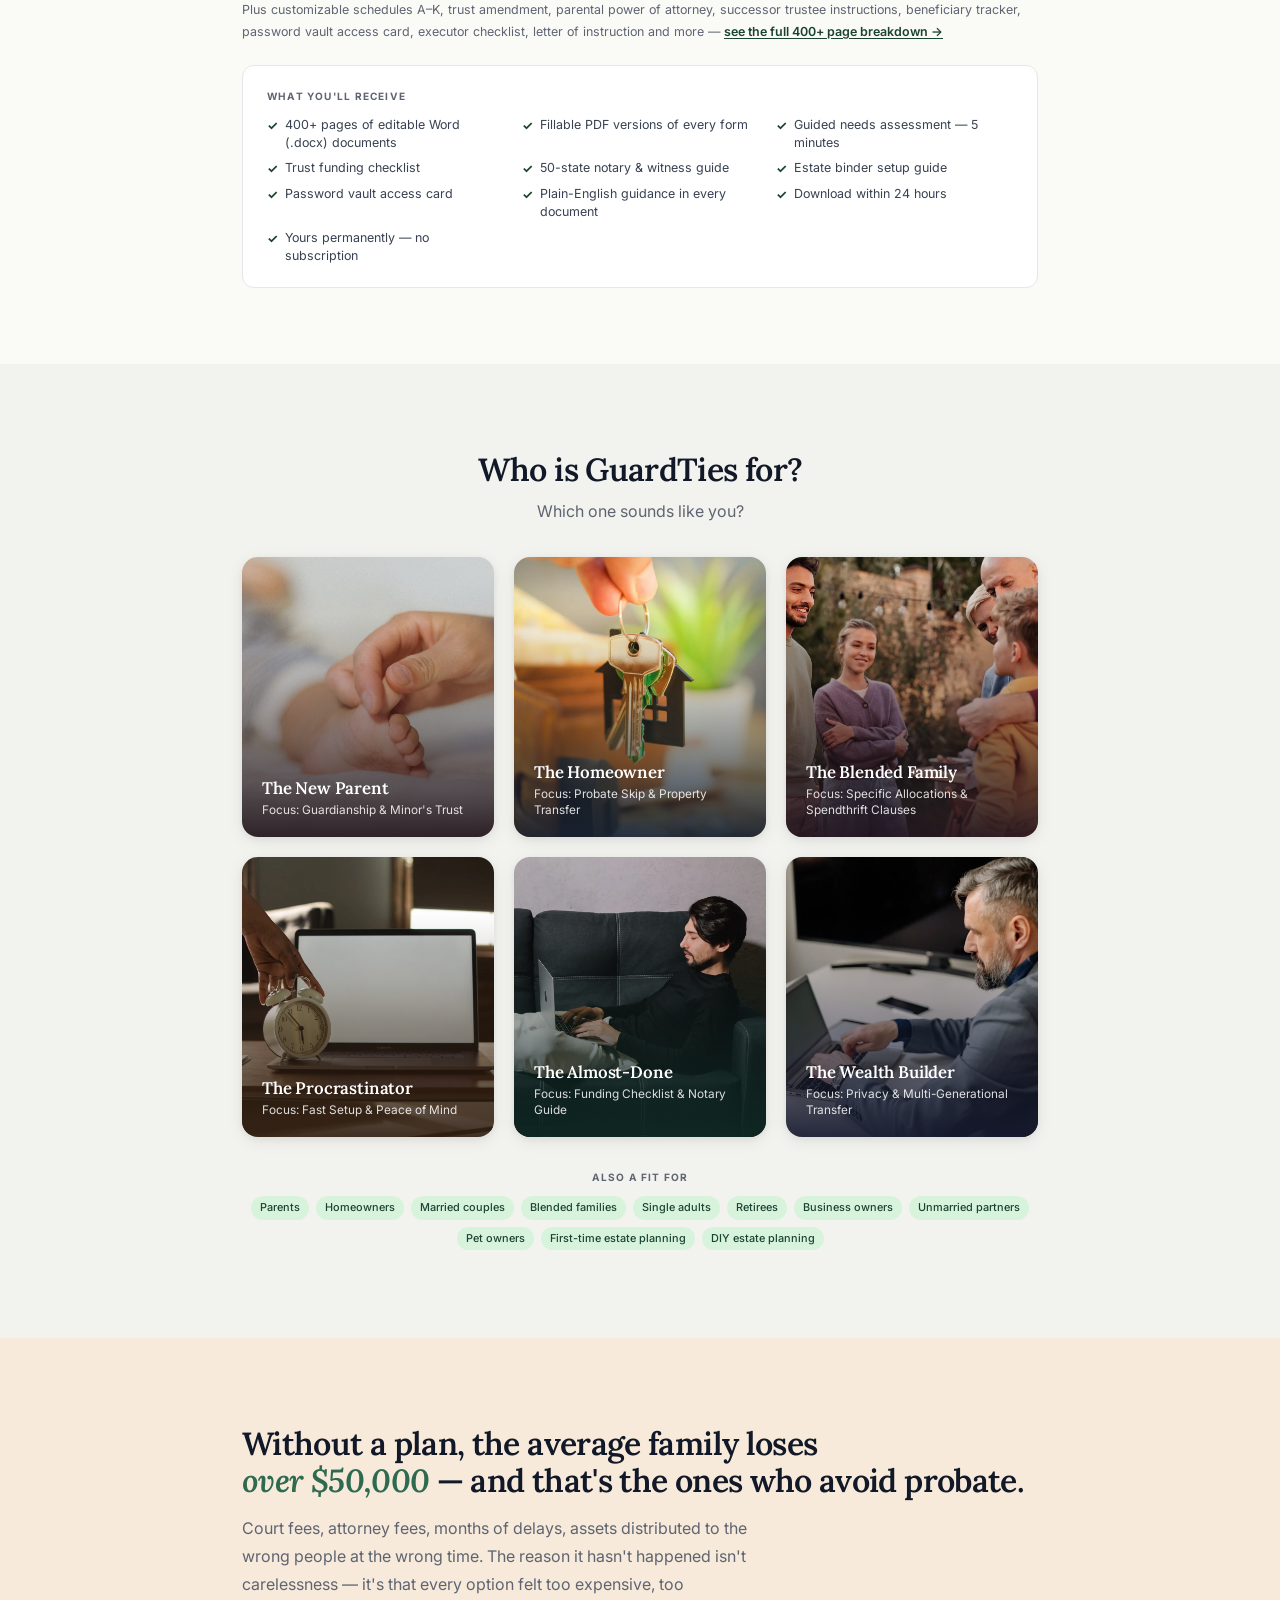
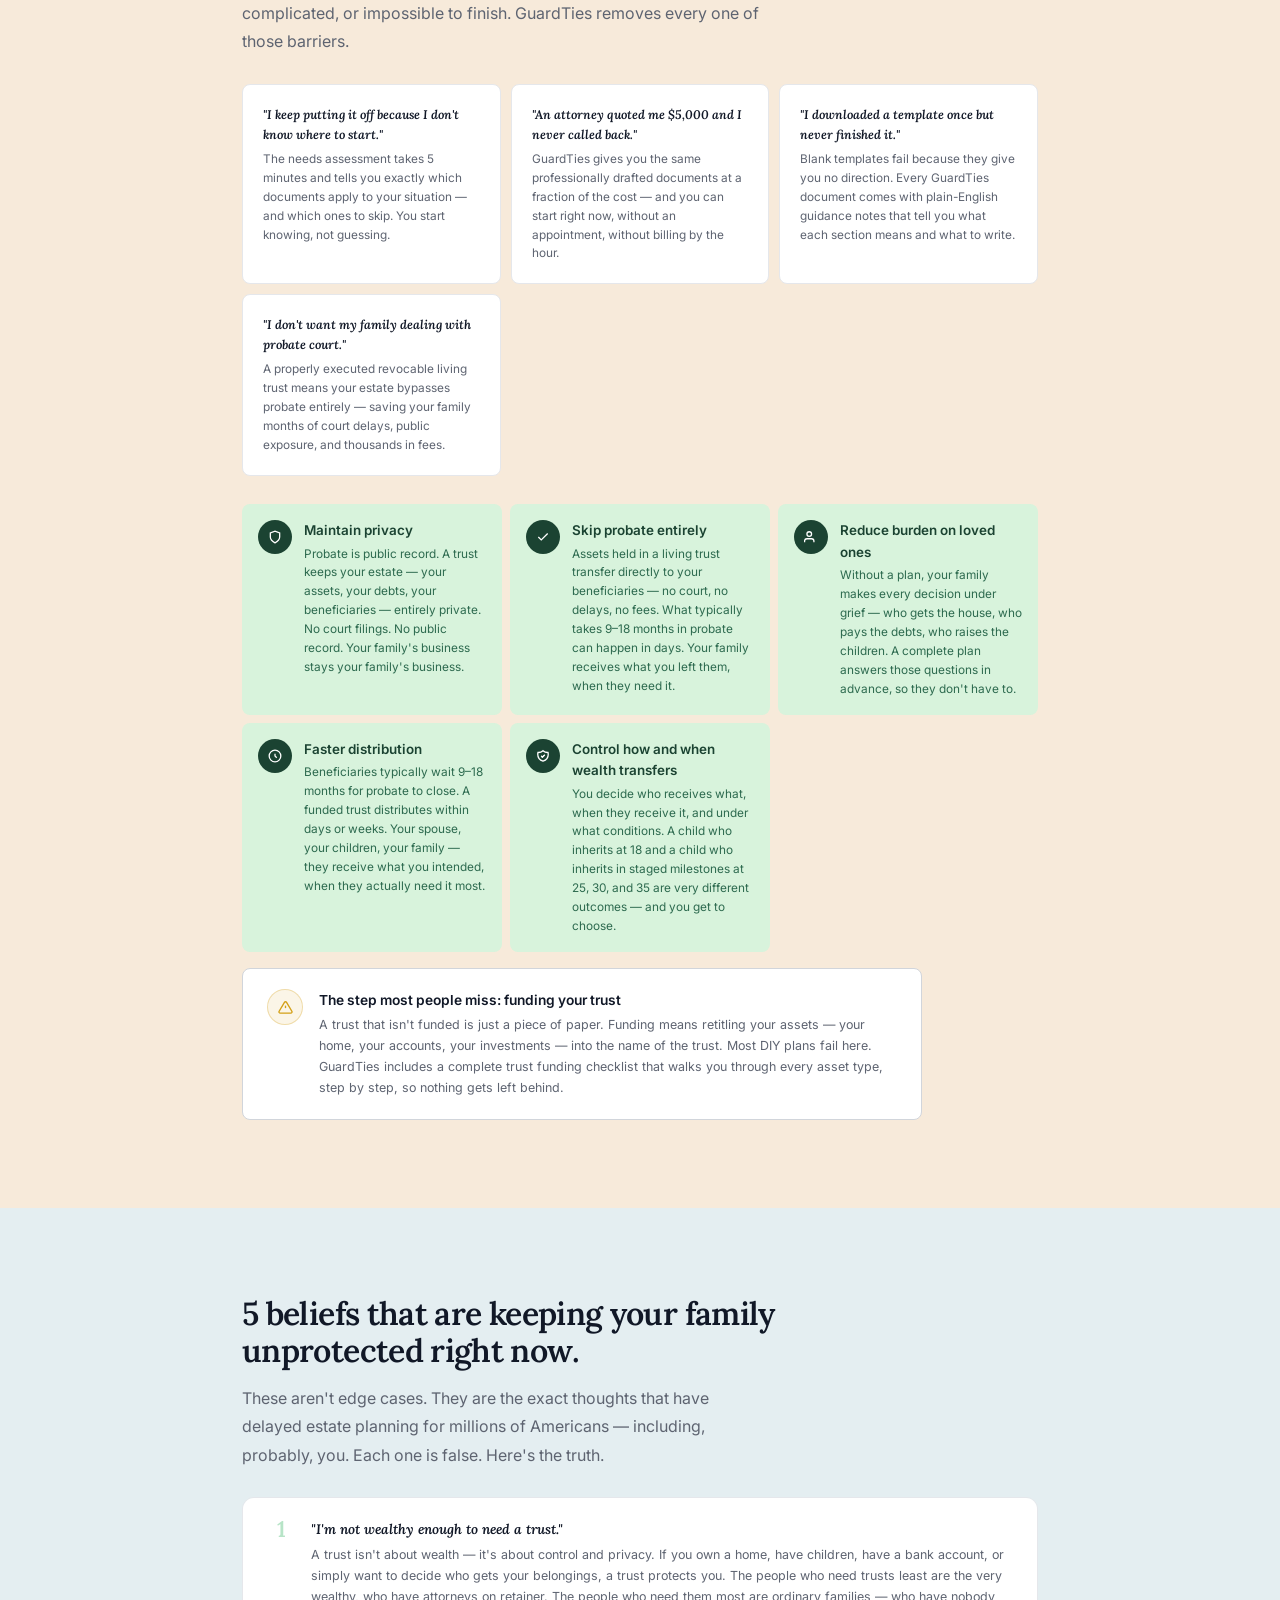
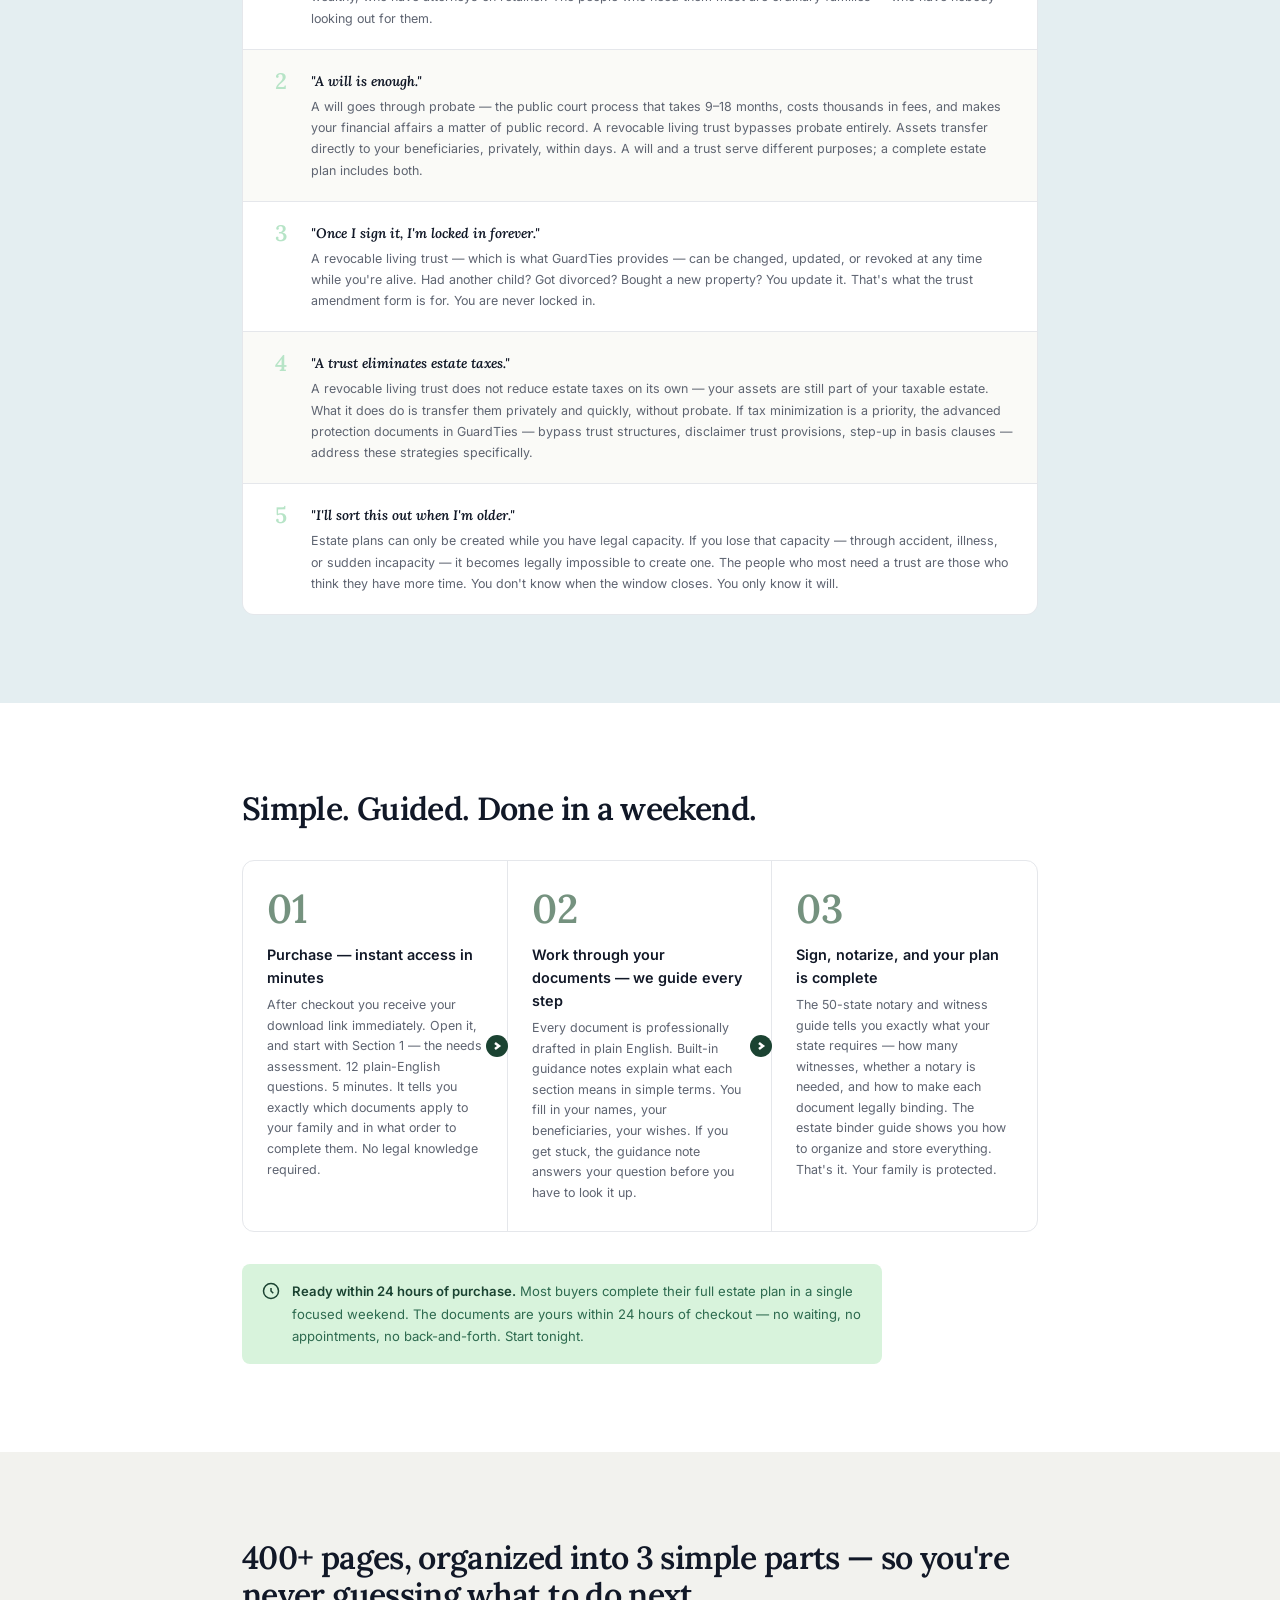
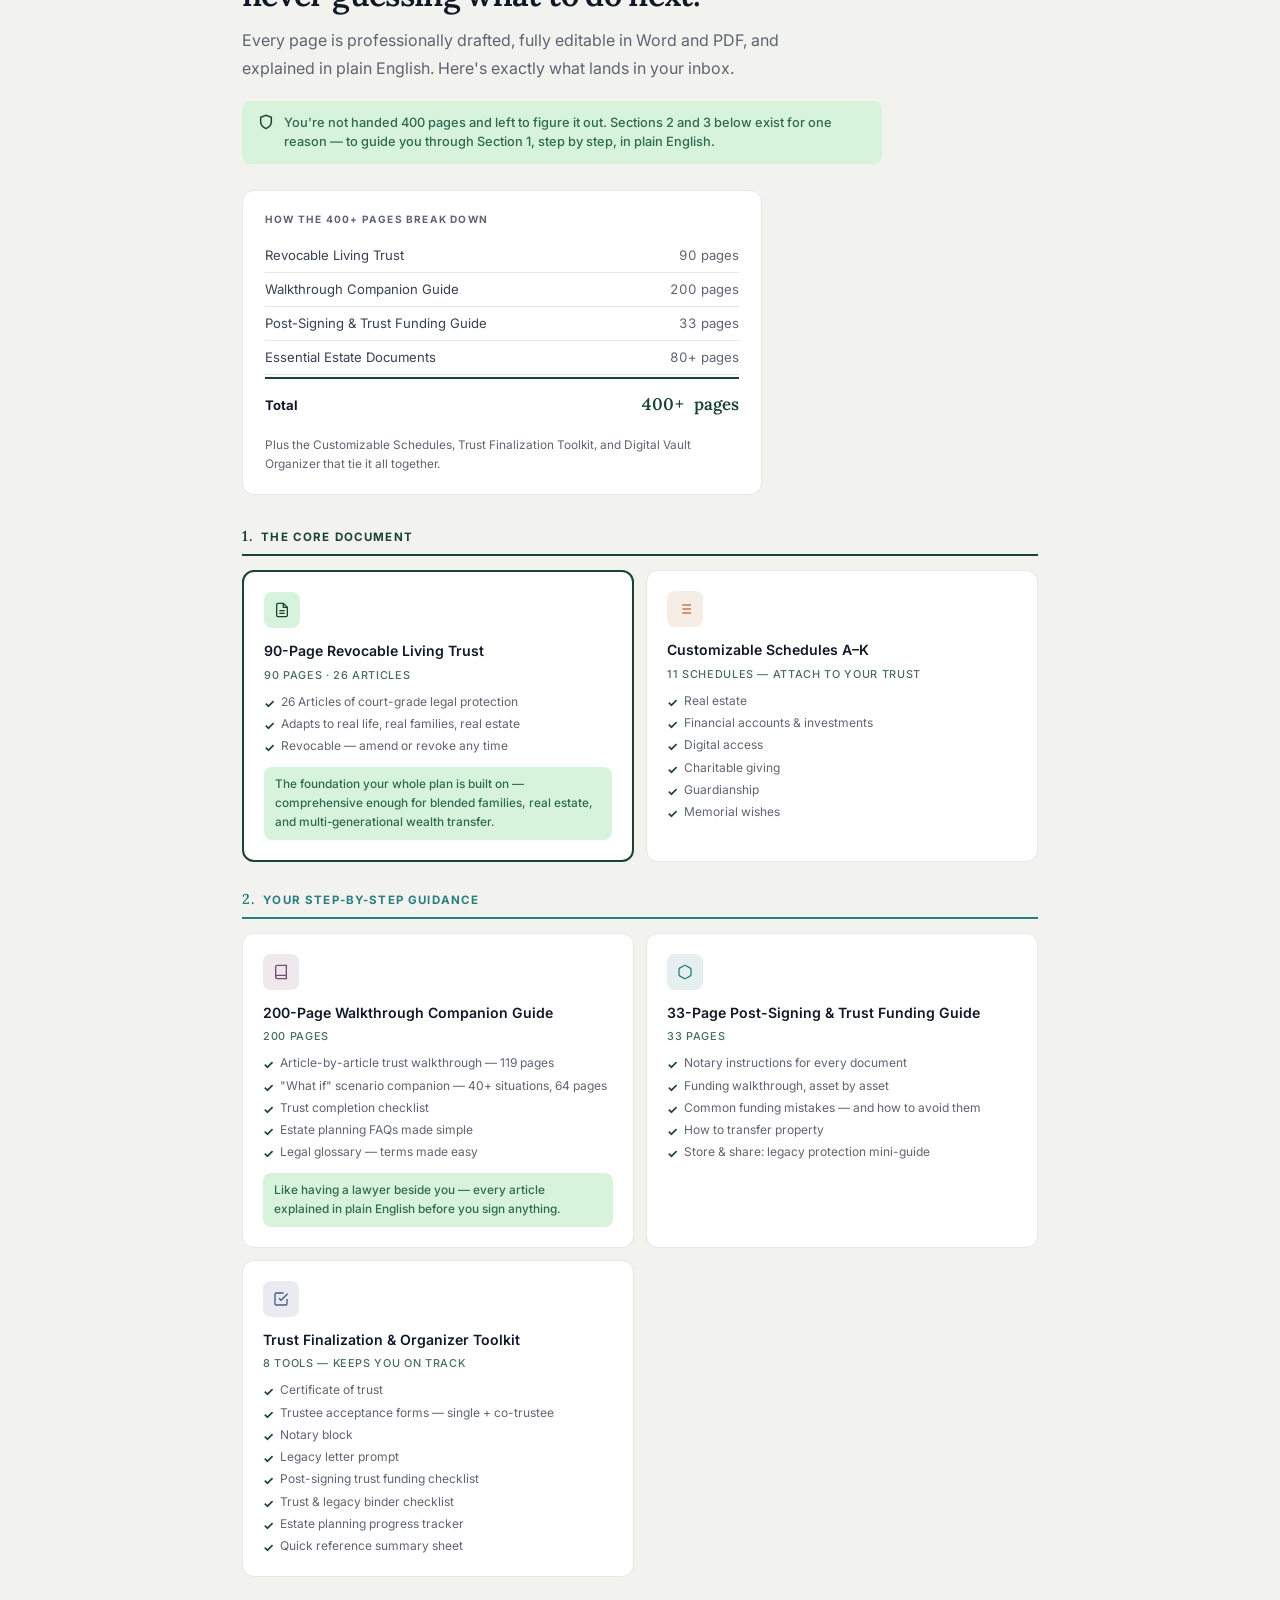
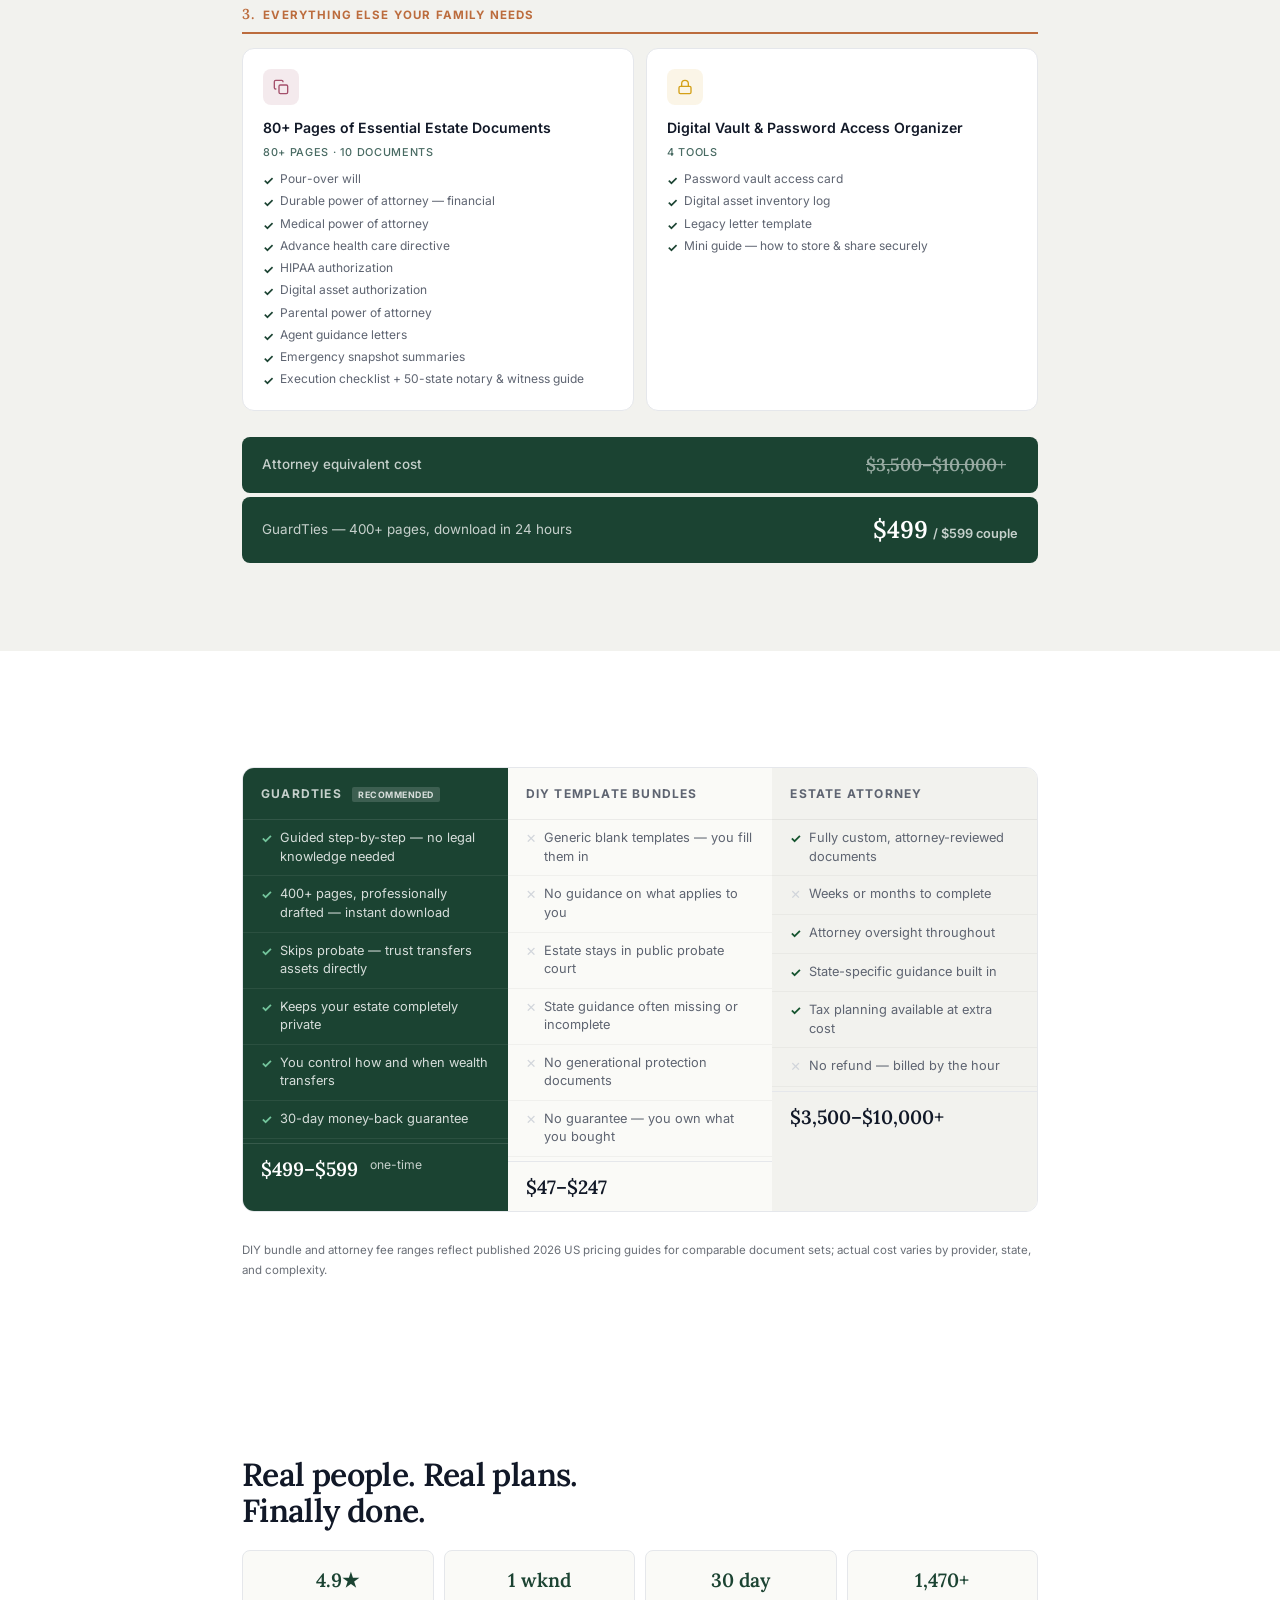
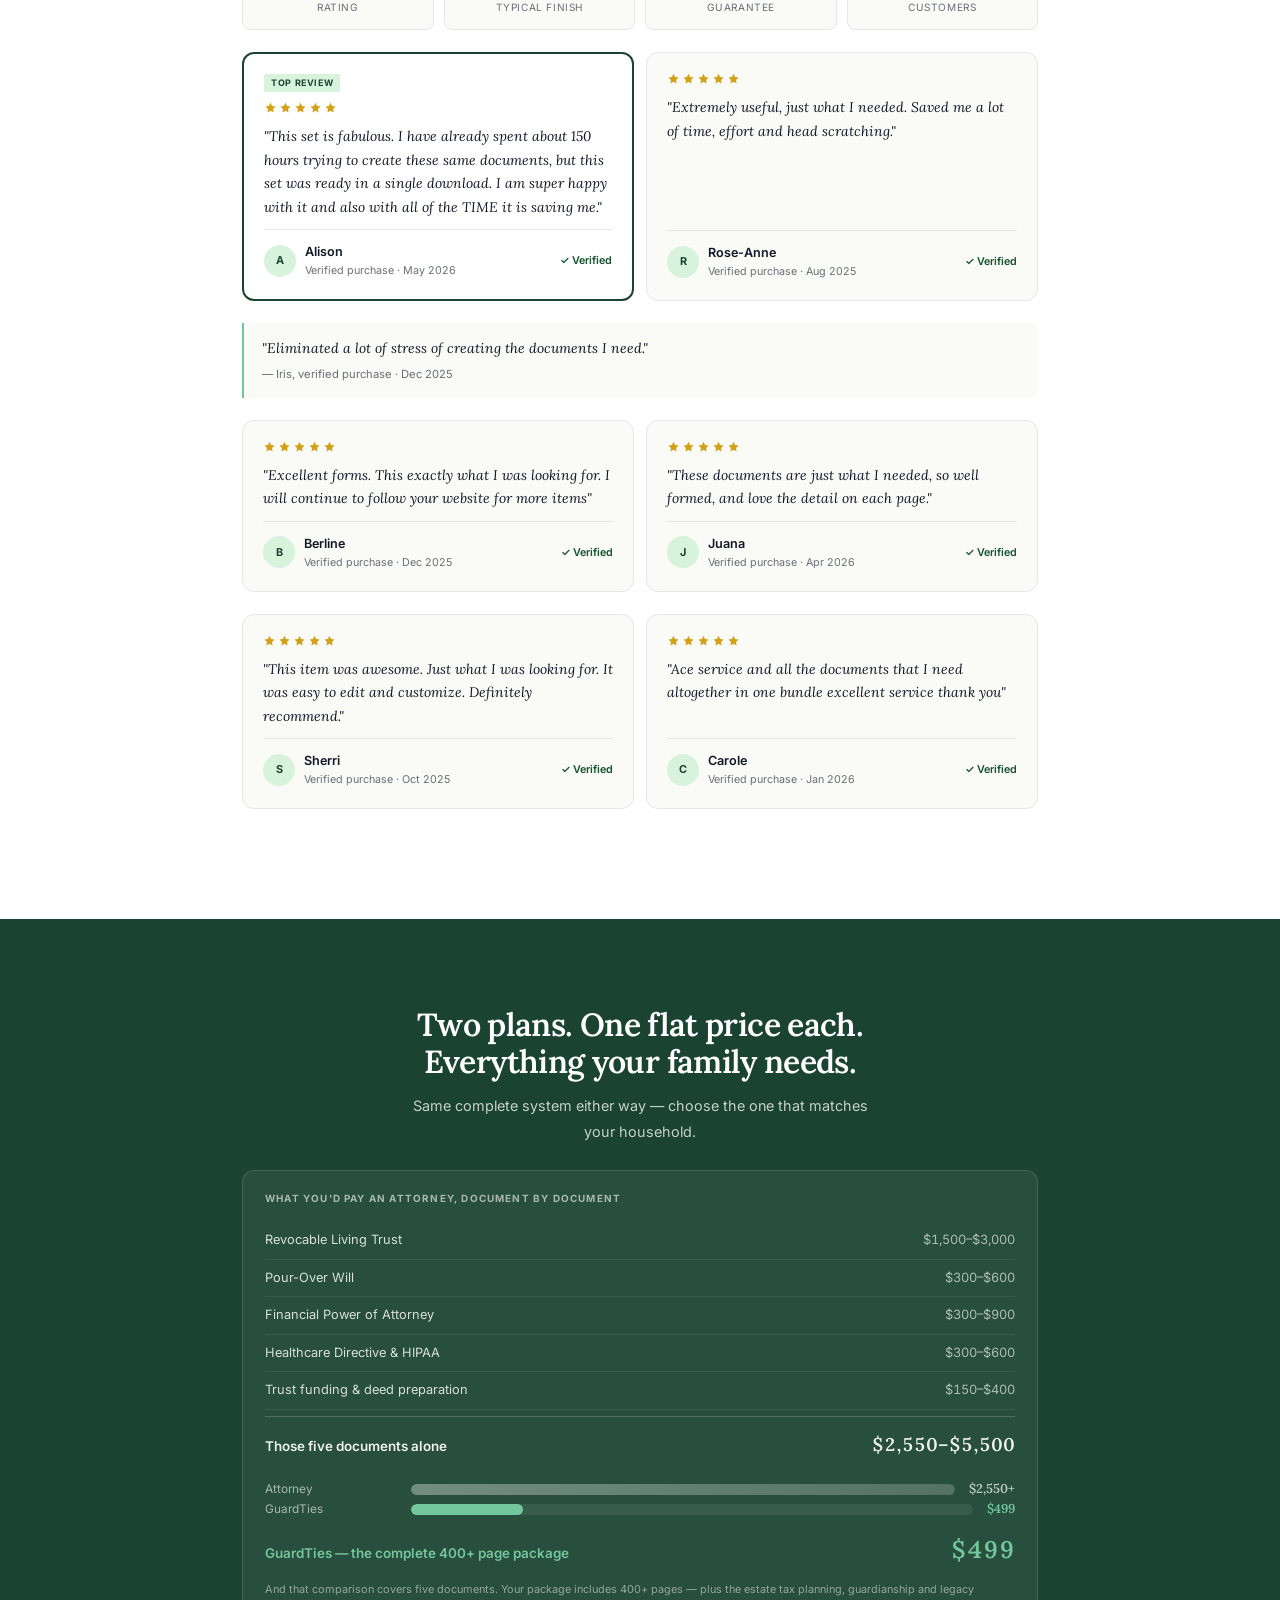
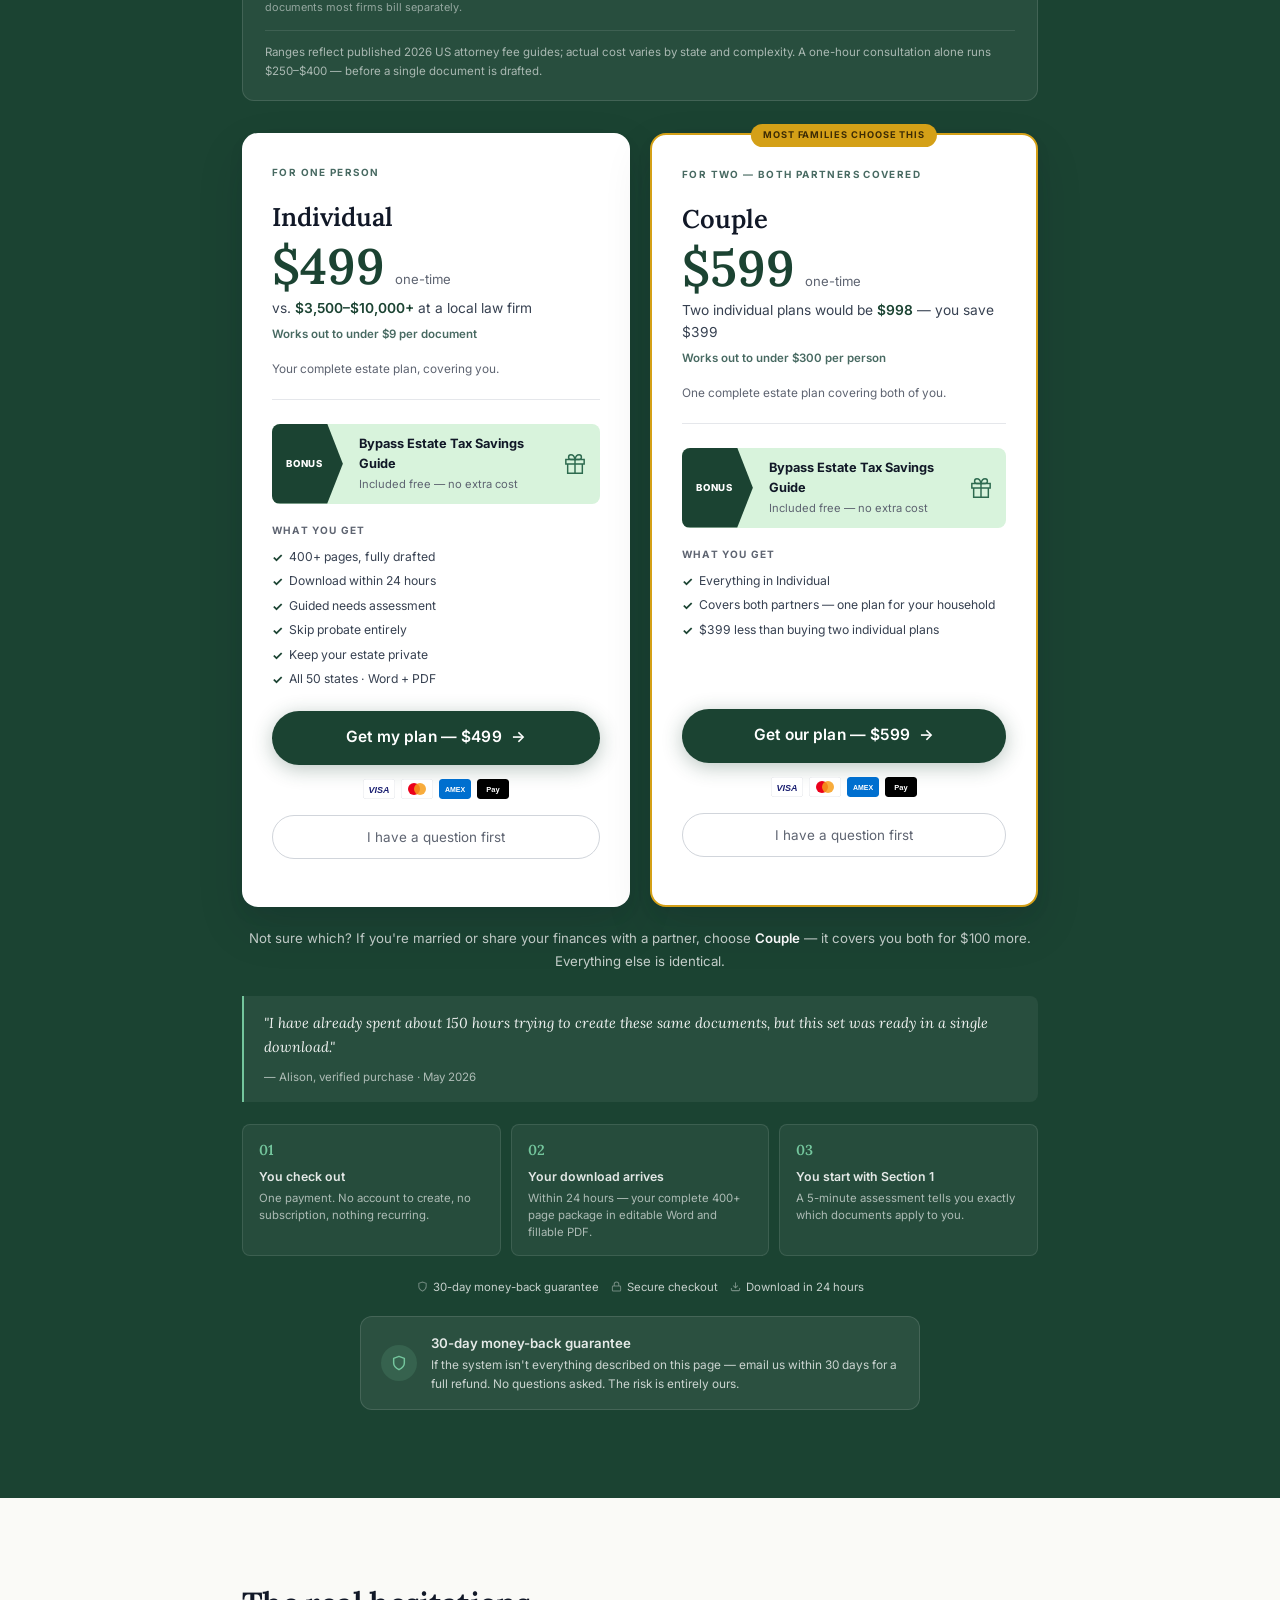
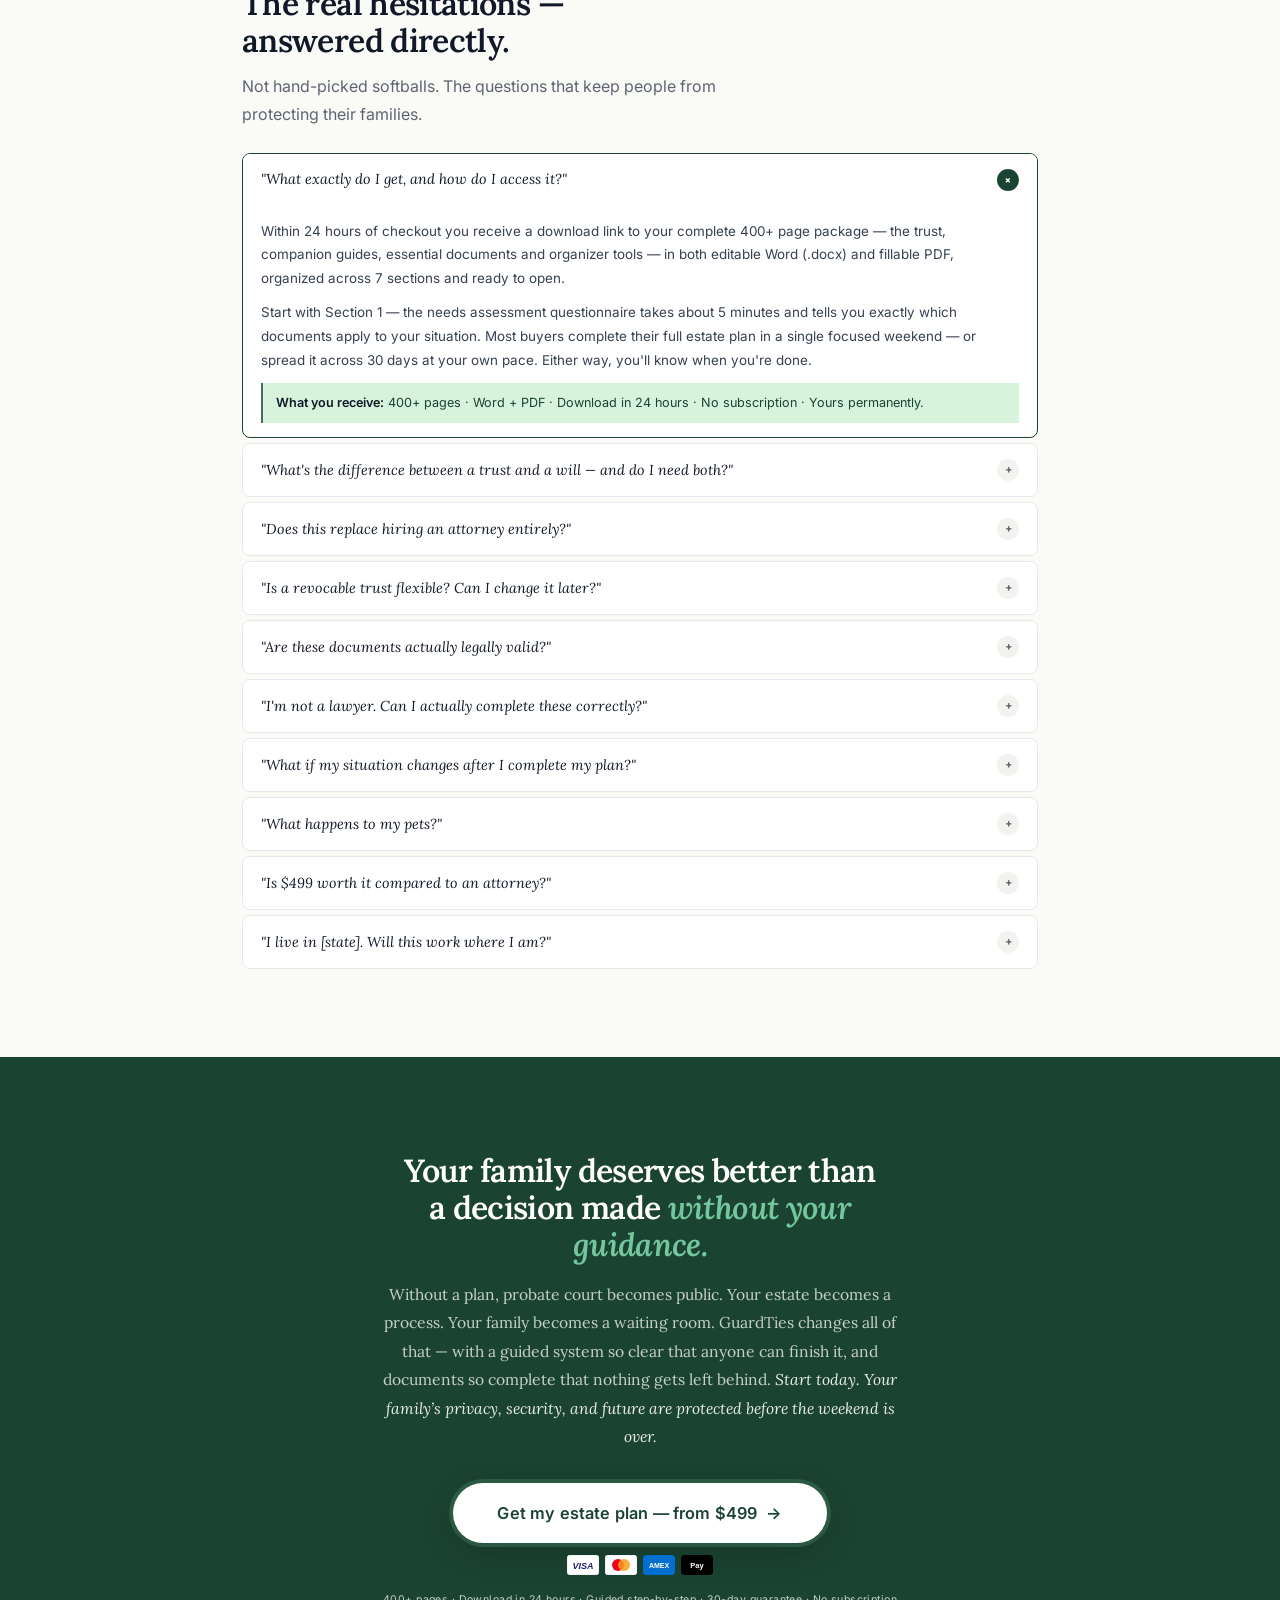
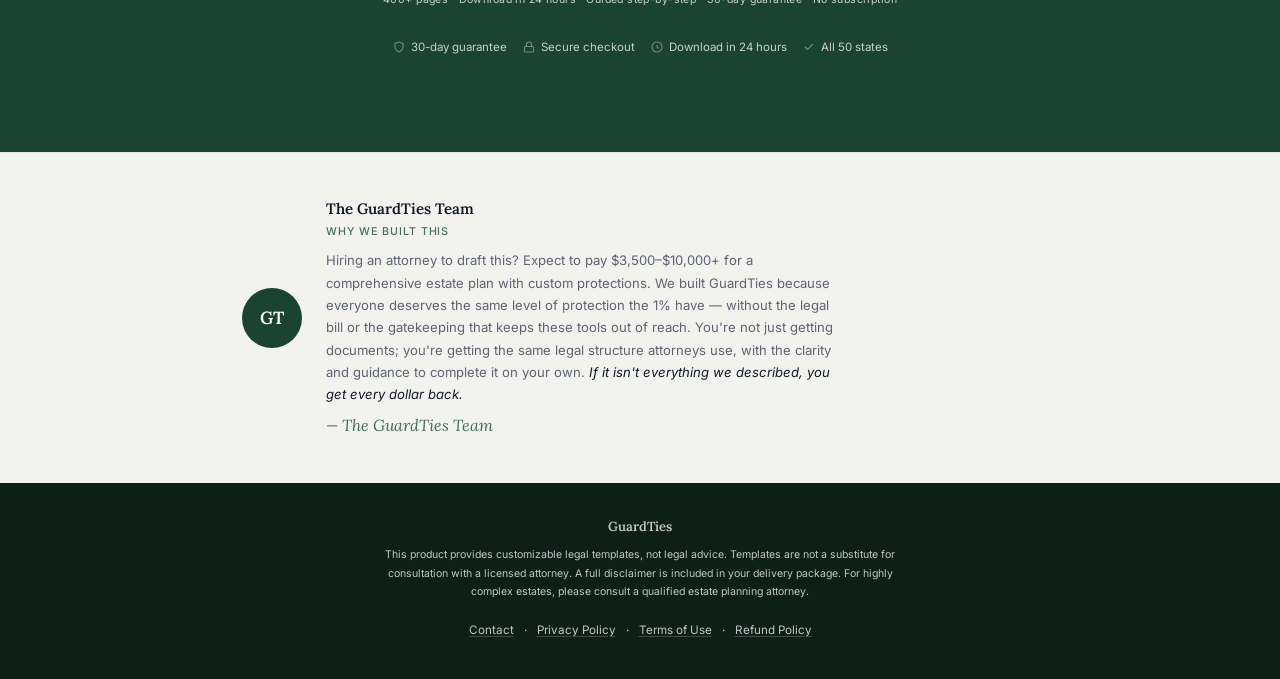
==== commit a0277bc6: "Restyle the bonus callout as a ribbon-tag box, ecom PDP style Replaces the quiet left-rule bonus lin" ====
--- a/index.html
+++ b/index.html
@@ -426,14 +426,14 @@
   font-size:.58rem;font-weight:700;text-transform:uppercase;letter-spacing:.1em;
   padding:4px 12px;border-radius:var(--rpill);white-space:nowrap;
 }
-/* Bonus line — quiet left-rule callout, not a badge */
-.pc-sticker{
-  border-left:2px solid var(--gold);
-  padding:2px 0 2px 12px;margin-bottom:18px;
-}
-.pc-sticker-t{font-size:.73rem;font-weight:700;color:var(--ink)}
-.pc-sticker-t::before{content:'Bonus — ';color:#8A6A12;font-weight:700}
-.pc-sticker-d{font-size:.66rem;color:var(--ink-3);line-height:1.4;margin-top:1px}
+/* Bonus box — ribbon tag + text + icon, ecom product-page style */
+.pc-sticker{display:flex;align-items:stretch;background:var(--mint);border-radius:var(--r8);margin-bottom:18px;overflow:hidden}
+.pc-sticker-tag{flex-shrink:0;display:flex;align-items:center;background:var(--forest);color:var(--white);font-size:.6rem;font-weight:800;letter-spacing:.08em;text-transform:uppercase;padding:0 20px 0 14px;clip-path:polygon(0 0,78% 0,100% 50%,78% 100%,0 100%)}
+.pc-sticker-body{flex:1;min-width:0;padding:10px 10px 10px 16px}
+.pc-sticker-t{font-size:.8rem;font-weight:700;color:var(--ink)}
+.pc-sticker-d{font-size:.7rem;color:var(--ink-3);margin-top:1px}
+.pc-sticker-icon{flex-shrink:0;display:flex;align-items:center;padding-right:14px}
+.pc-sticker-icon svg{width:22px;height:22px;stroke:var(--forest-2);fill:none;stroke-width:1.6}
 .pc-foot{margin-top:auto}
 @media(max-width:680px){
   .pricing-grid{grid-template-columns:1fr;gap:26px;max-width:420px}
@@ -1667,8 +1667,12 @@
         <div class="pc-atty">Your complete estate plan, covering you.</div>
 
         <div class="pc-sticker">
-          <div class="pc-sticker-t">Bypass Estate Tax Savings Guide</div>
-          <div class="pc-sticker-d">Included free — no extra cost</div>
+          <div class="pc-sticker-tag">Bonus</div>
+          <div class="pc-sticker-body">
+            <div class="pc-sticker-t">Bypass Estate Tax Savings Guide</div>
+            <div class="pc-sticker-d">Included free — no extra cost</div>
+          </div>
+          <div class="pc-sticker-icon" aria-hidden="true"><svg viewBox="0 0 24 24"><path d="M20 12v10H4V12"/><path d="M2 7h20v5H2z"/><path d="M12 22V7"/><path d="M12 7H7.5a2.5 2.5 0 0 1 0-5C11 2 12 7 12 7z"/><path d="M12 7h4.5a2.5 2.5 0 0 0 0-5C13 2 12 7 12 7z"/></svg></div>
         </div>
 
         <div class="pc-includes">
@@ -1708,8 +1712,12 @@
         <div class="pc-atty">One complete estate plan covering both of you.</div>
 
         <div class="pc-sticker">
-          <div class="pc-sticker-t">Bypass Estate Tax Savings Guide</div>
-          <div class="pc-sticker-d">Included free — no extra cost</div>
+          <div class="pc-sticker-tag">Bonus</div>
+          <div class="pc-sticker-body">
+            <div class="pc-sticker-t">Bypass Estate Tax Savings Guide</div>
+            <div class="pc-sticker-d">Included free — no extra cost</div>
+          </div>
+          <div class="pc-sticker-icon" aria-hidden="true"><svg viewBox="0 0 24 24"><path d="M20 12v10H4V12"/><path d="M2 7h20v5H2z"/><path d="M12 22V7"/><path d="M12 7H7.5a2.5 2.5 0 0 1 0-5C11 2 12 7 12 7z"/><path d="M12 7h4.5a2.5 2.5 0 0 0 0-5C13 2 12 7 12 7z"/></svg></div>
         </div>
 
         <div class="pc-includes">
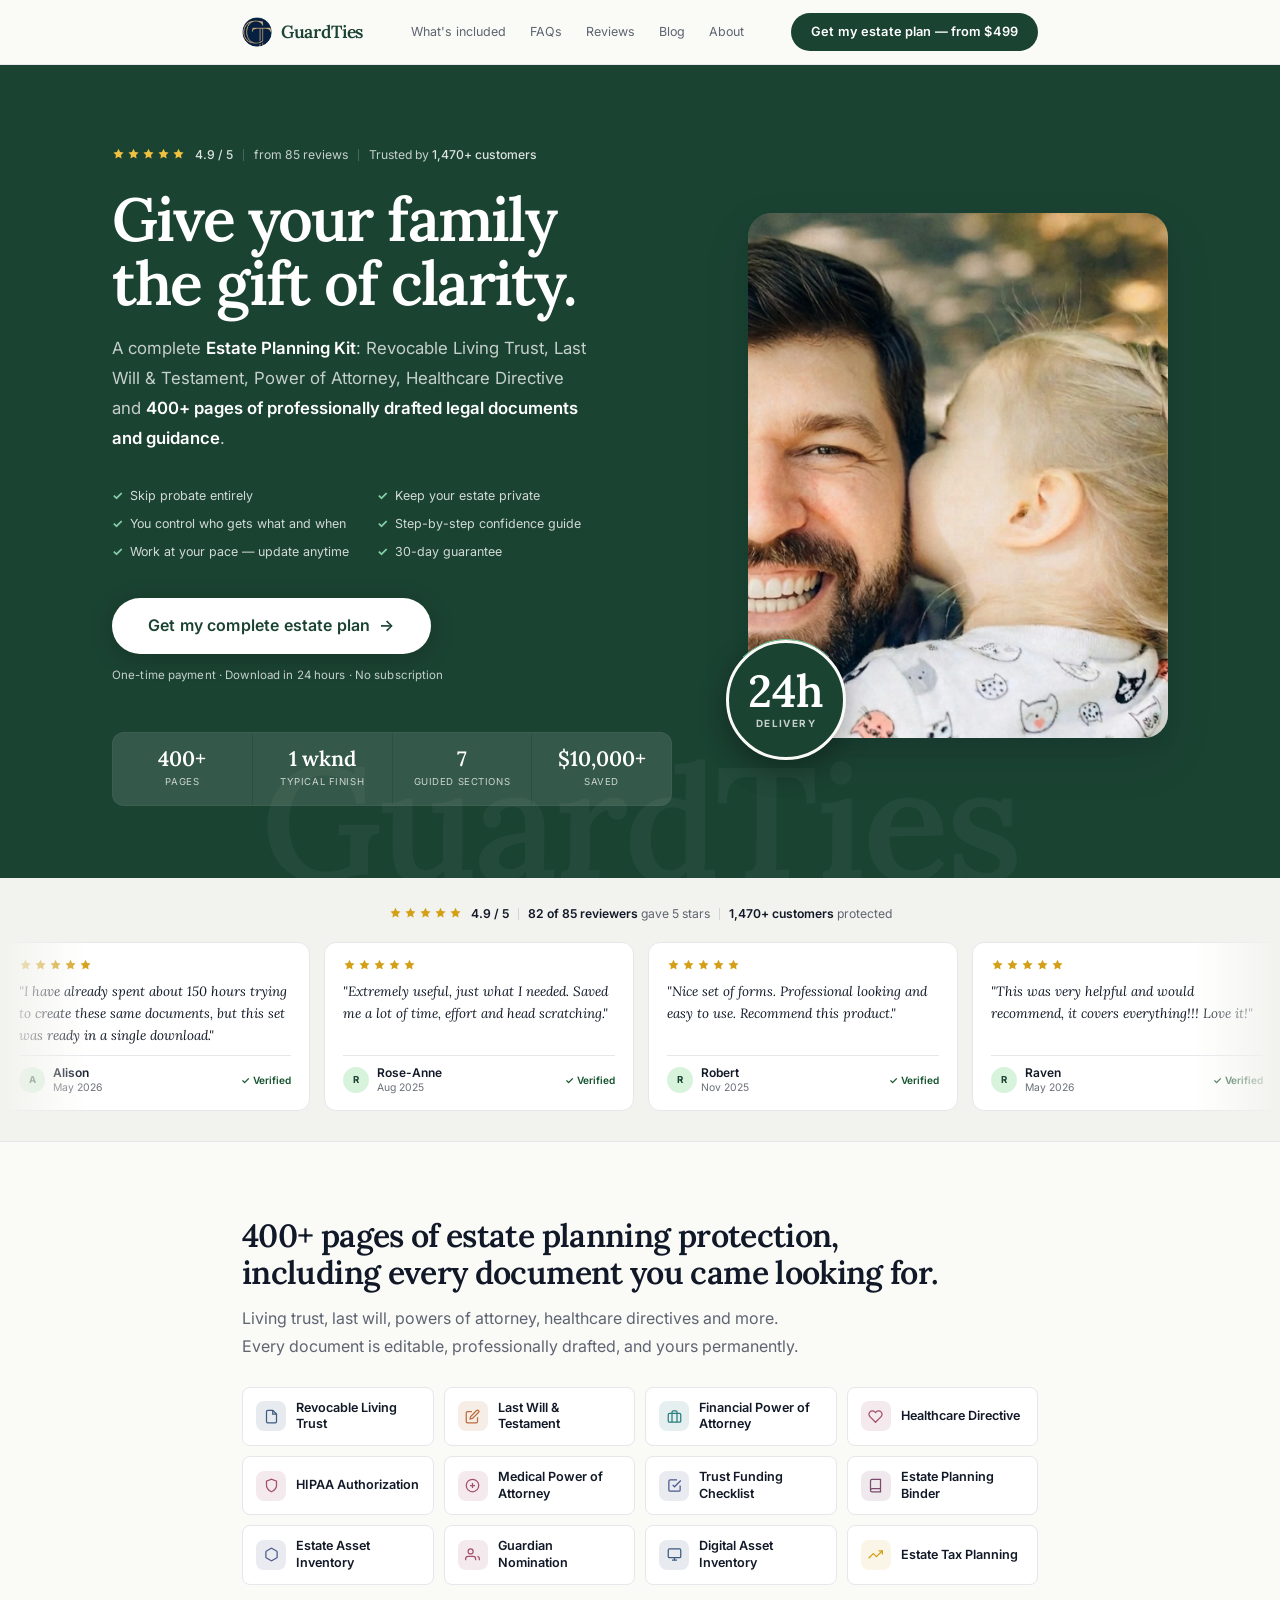
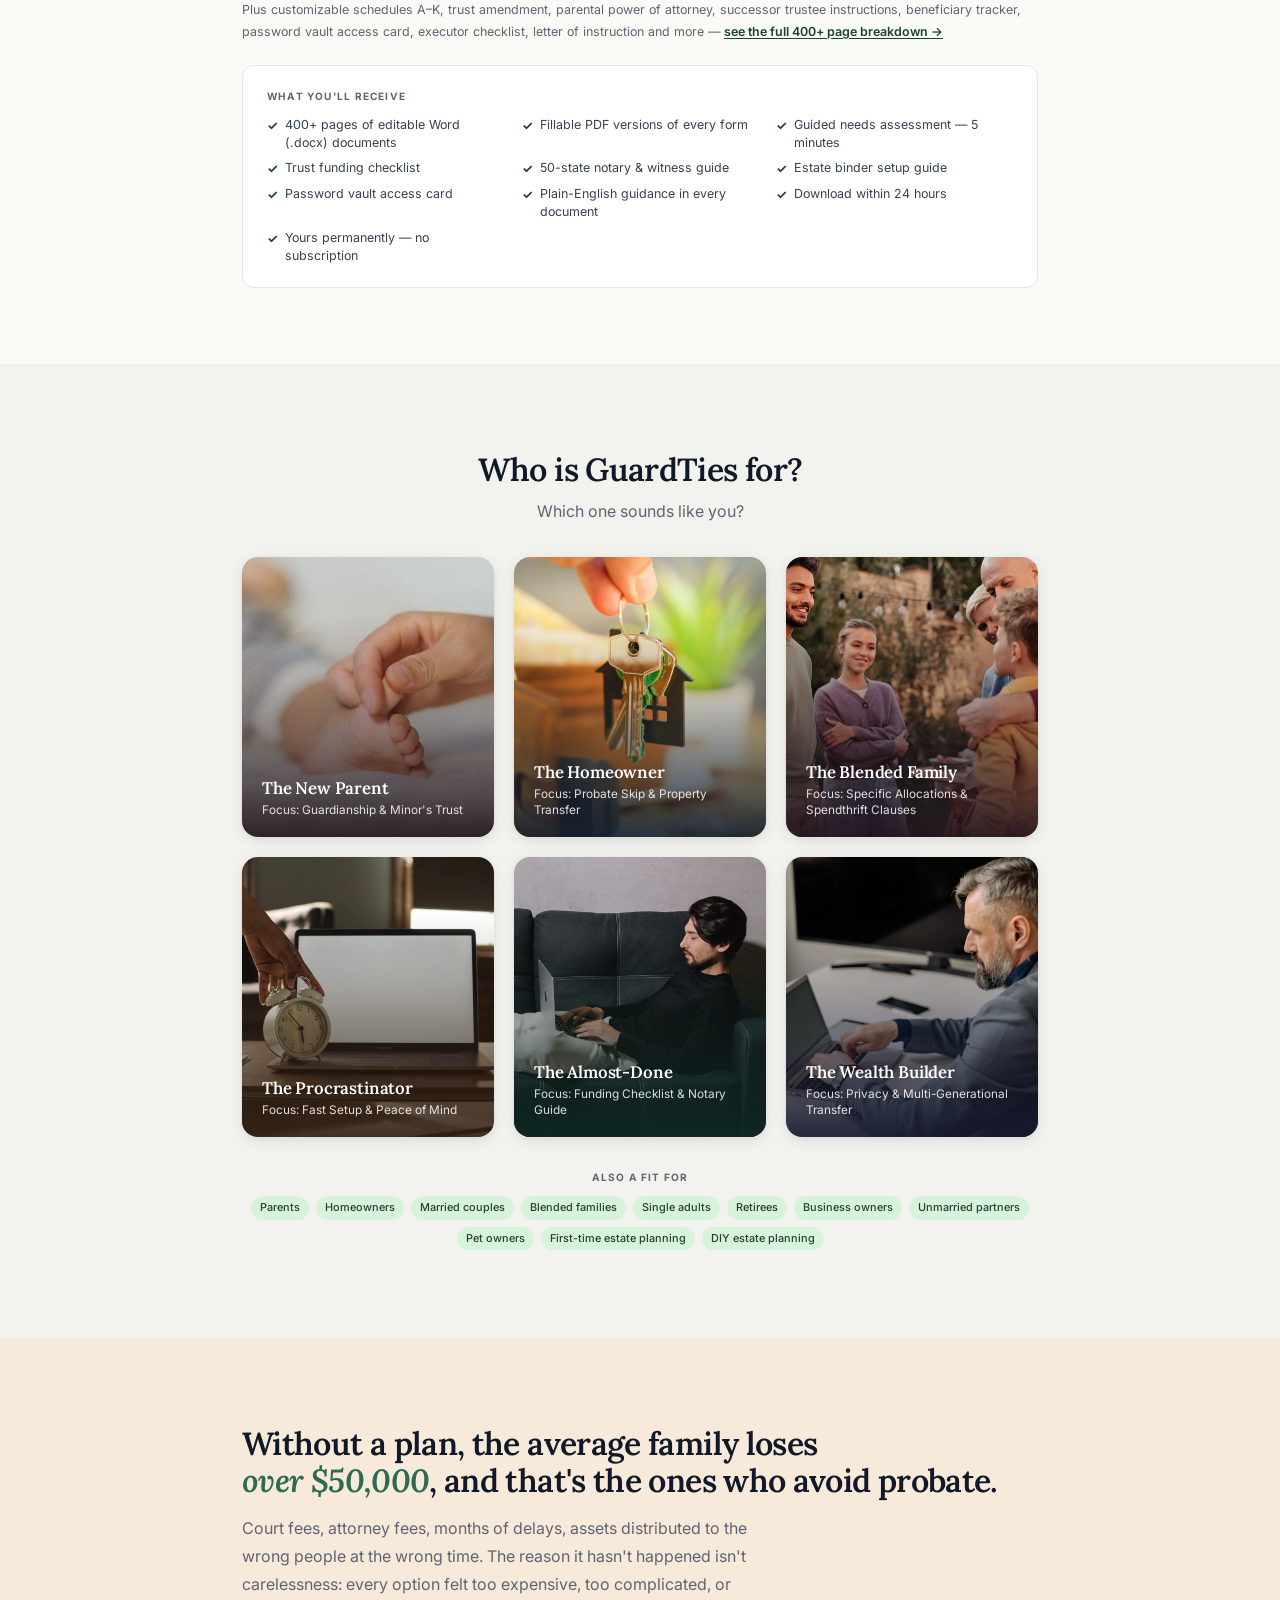
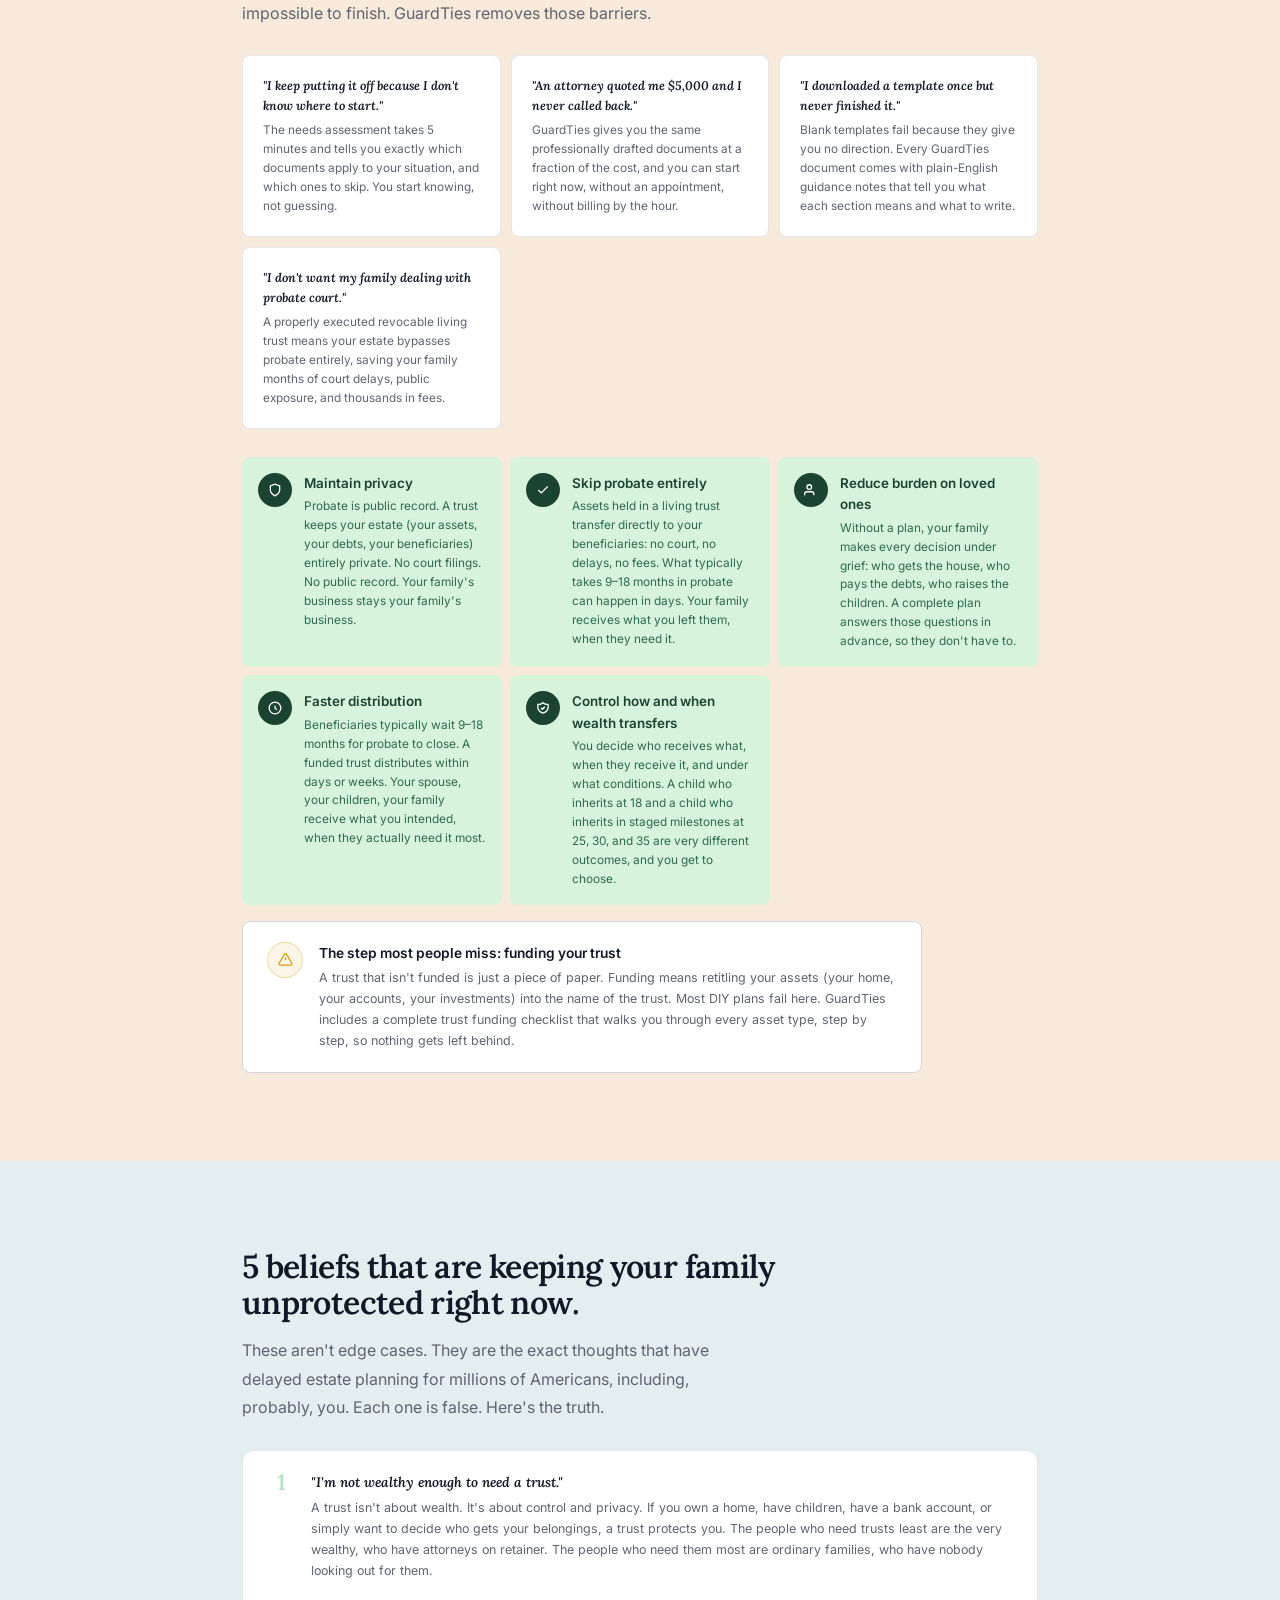
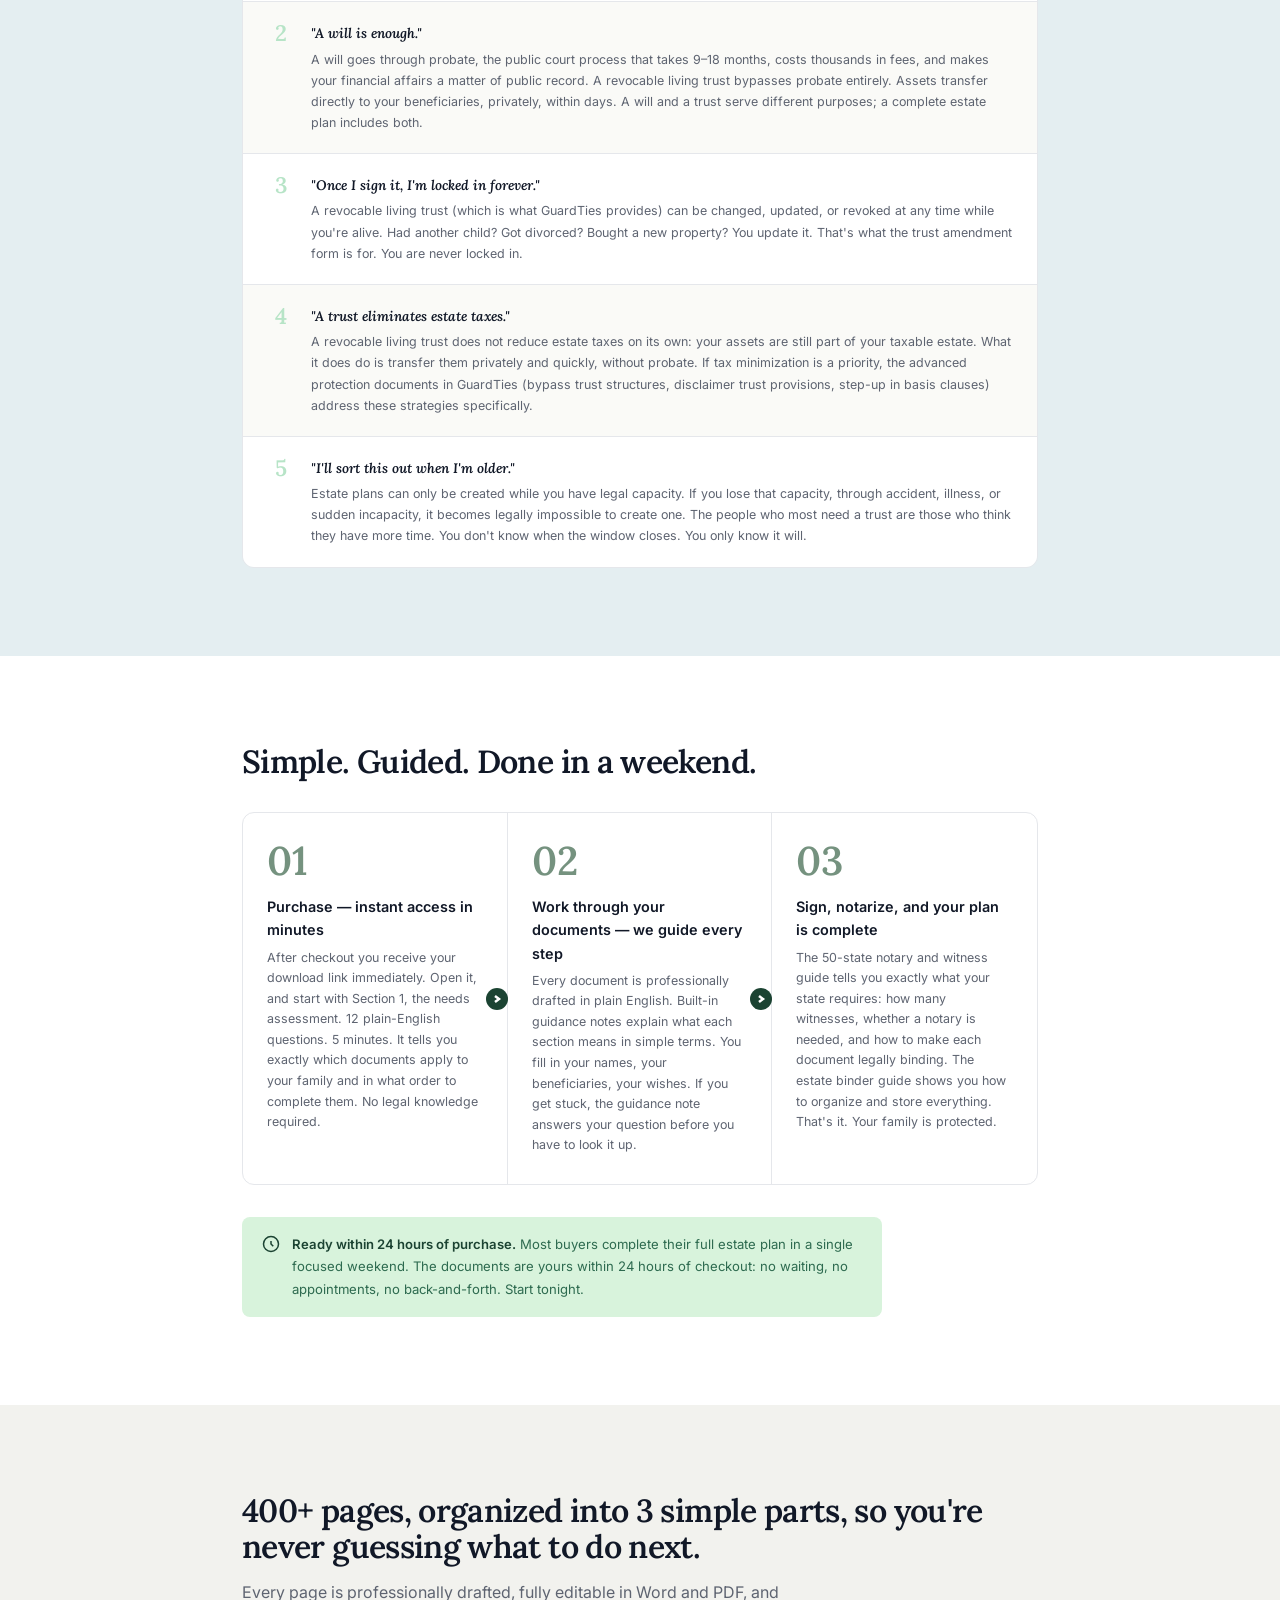
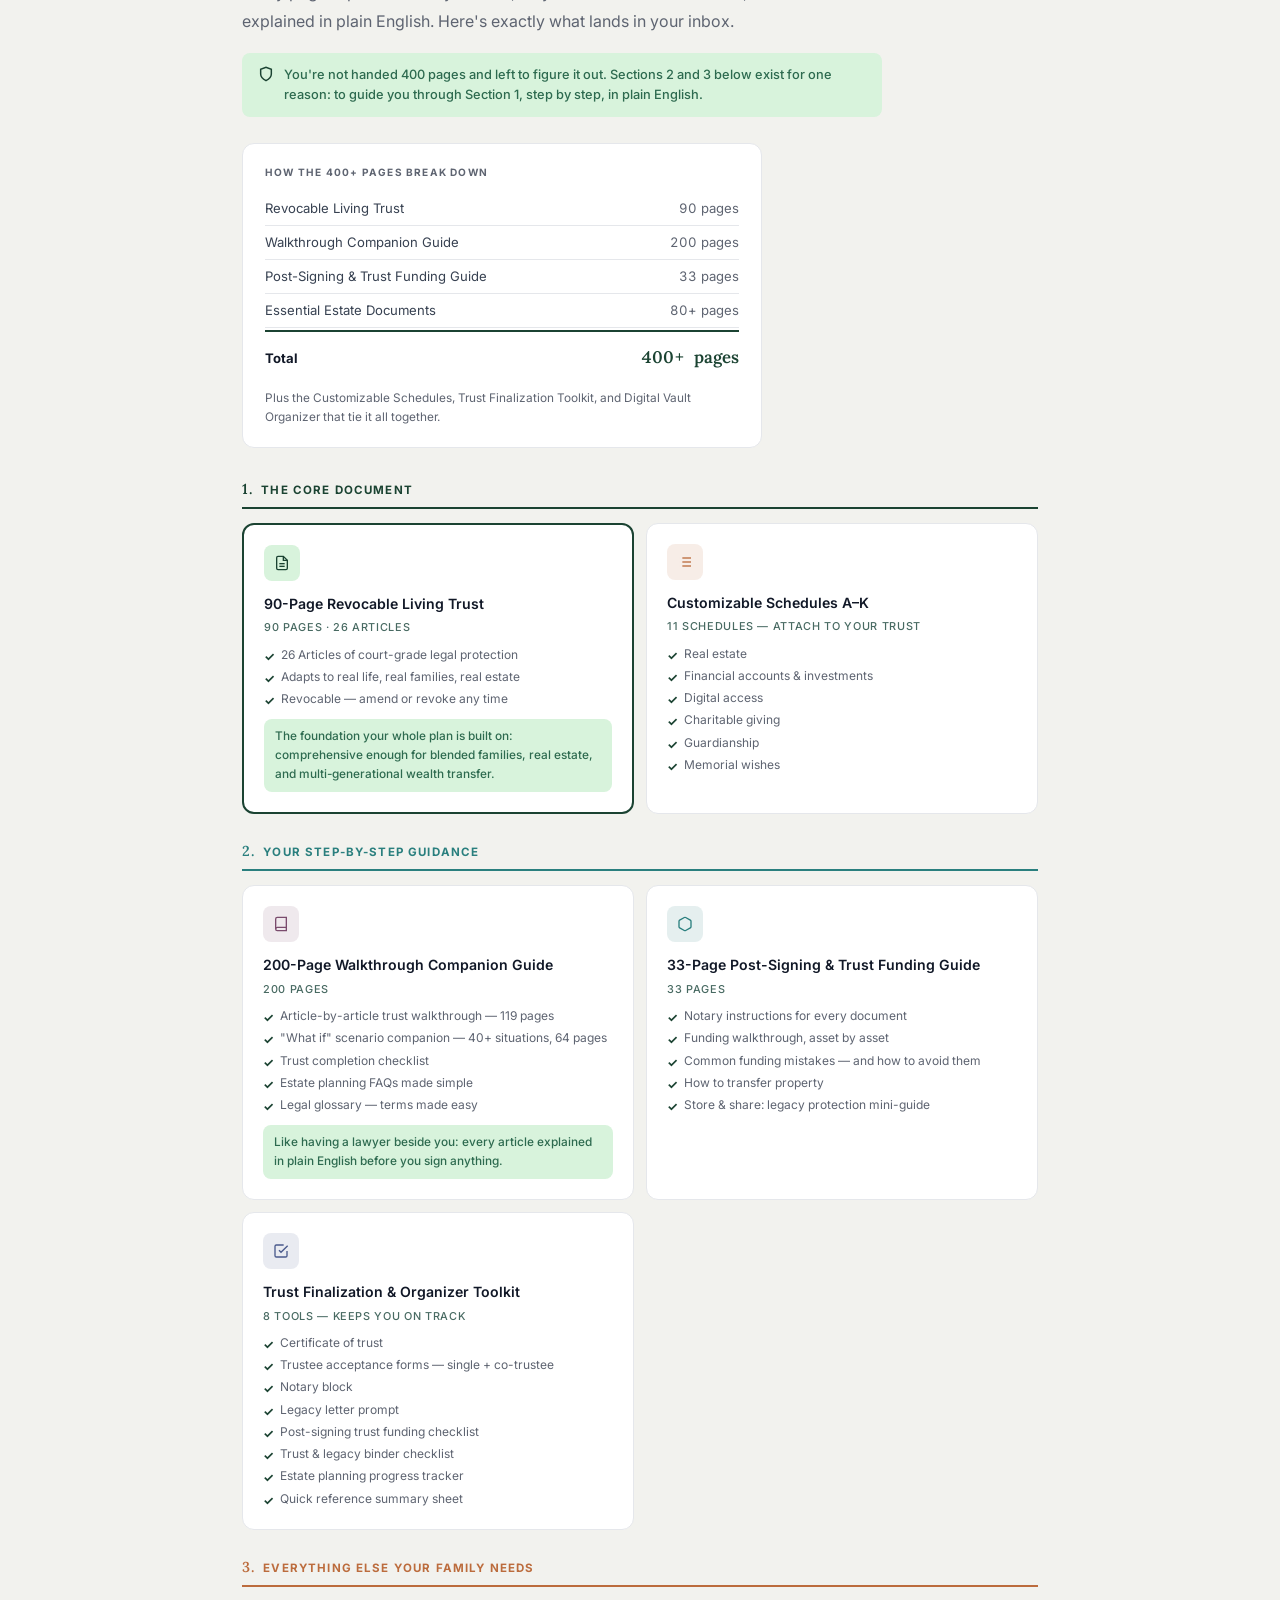
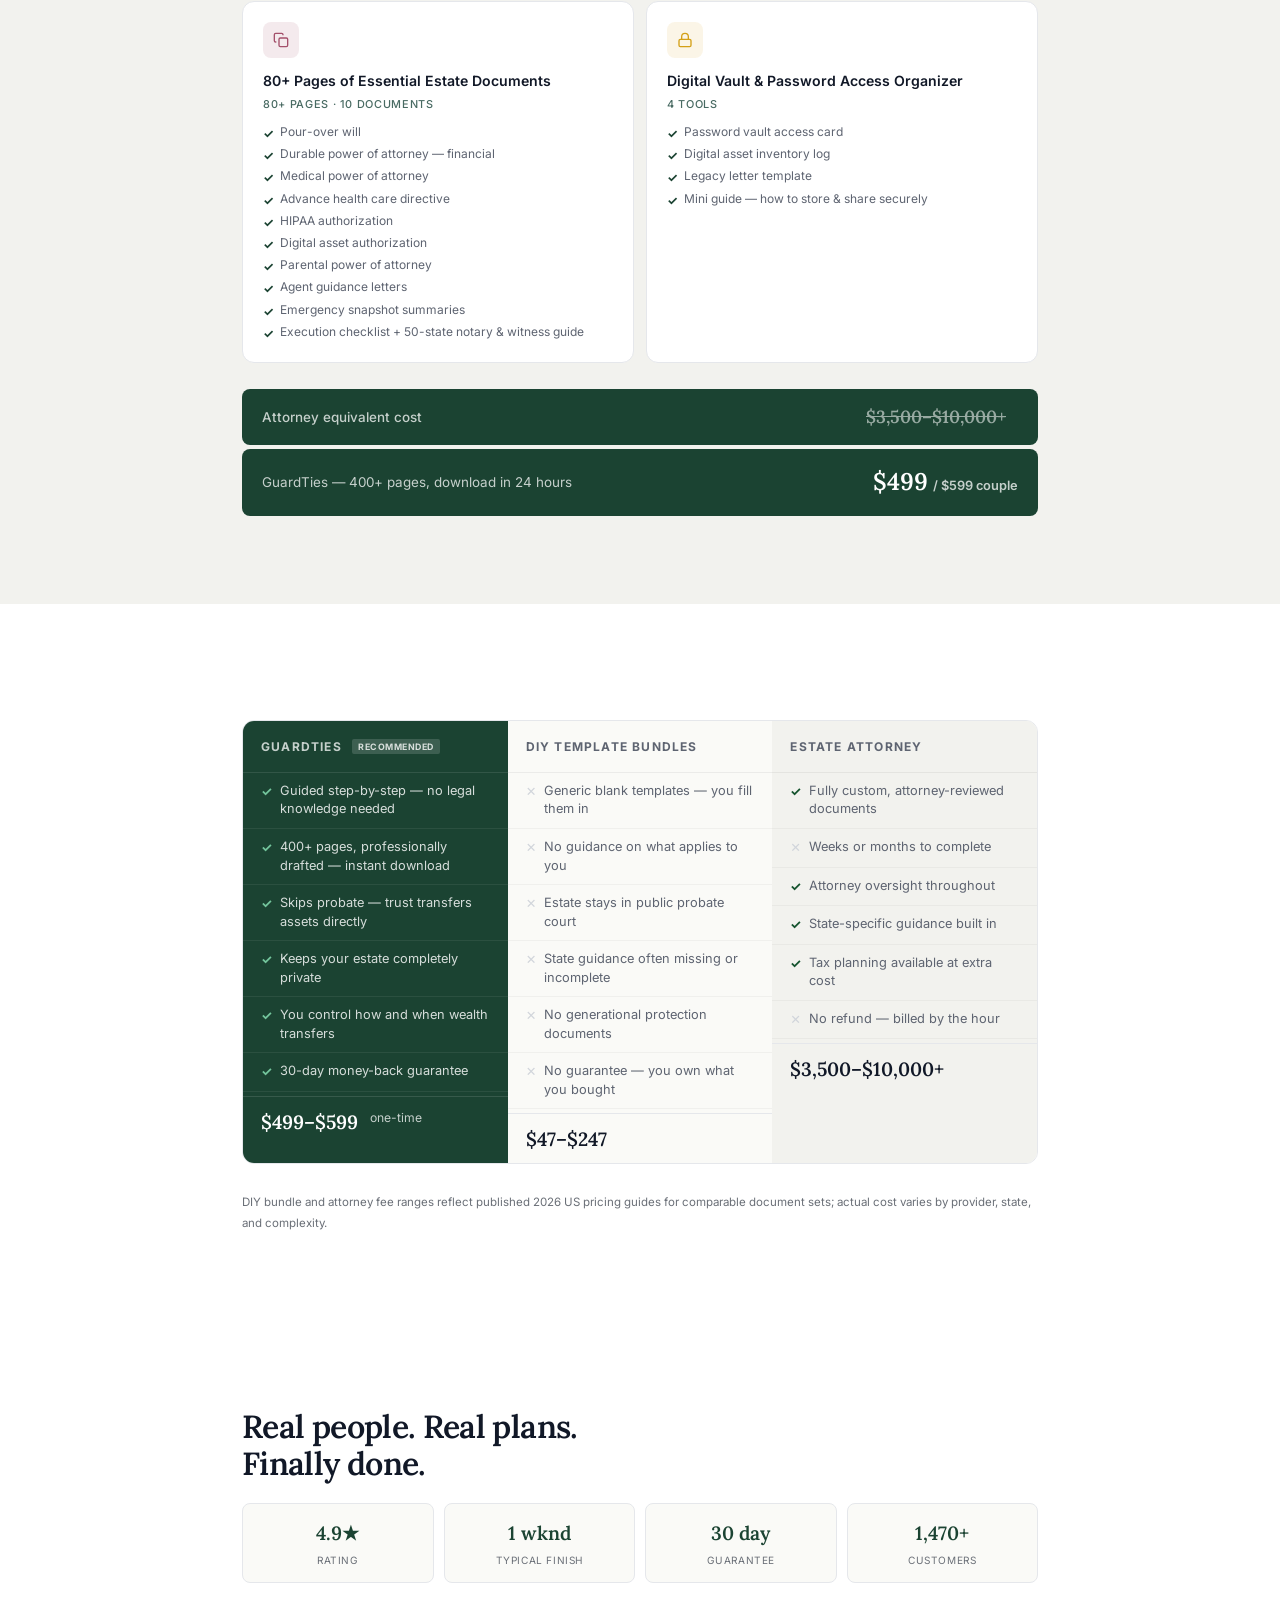
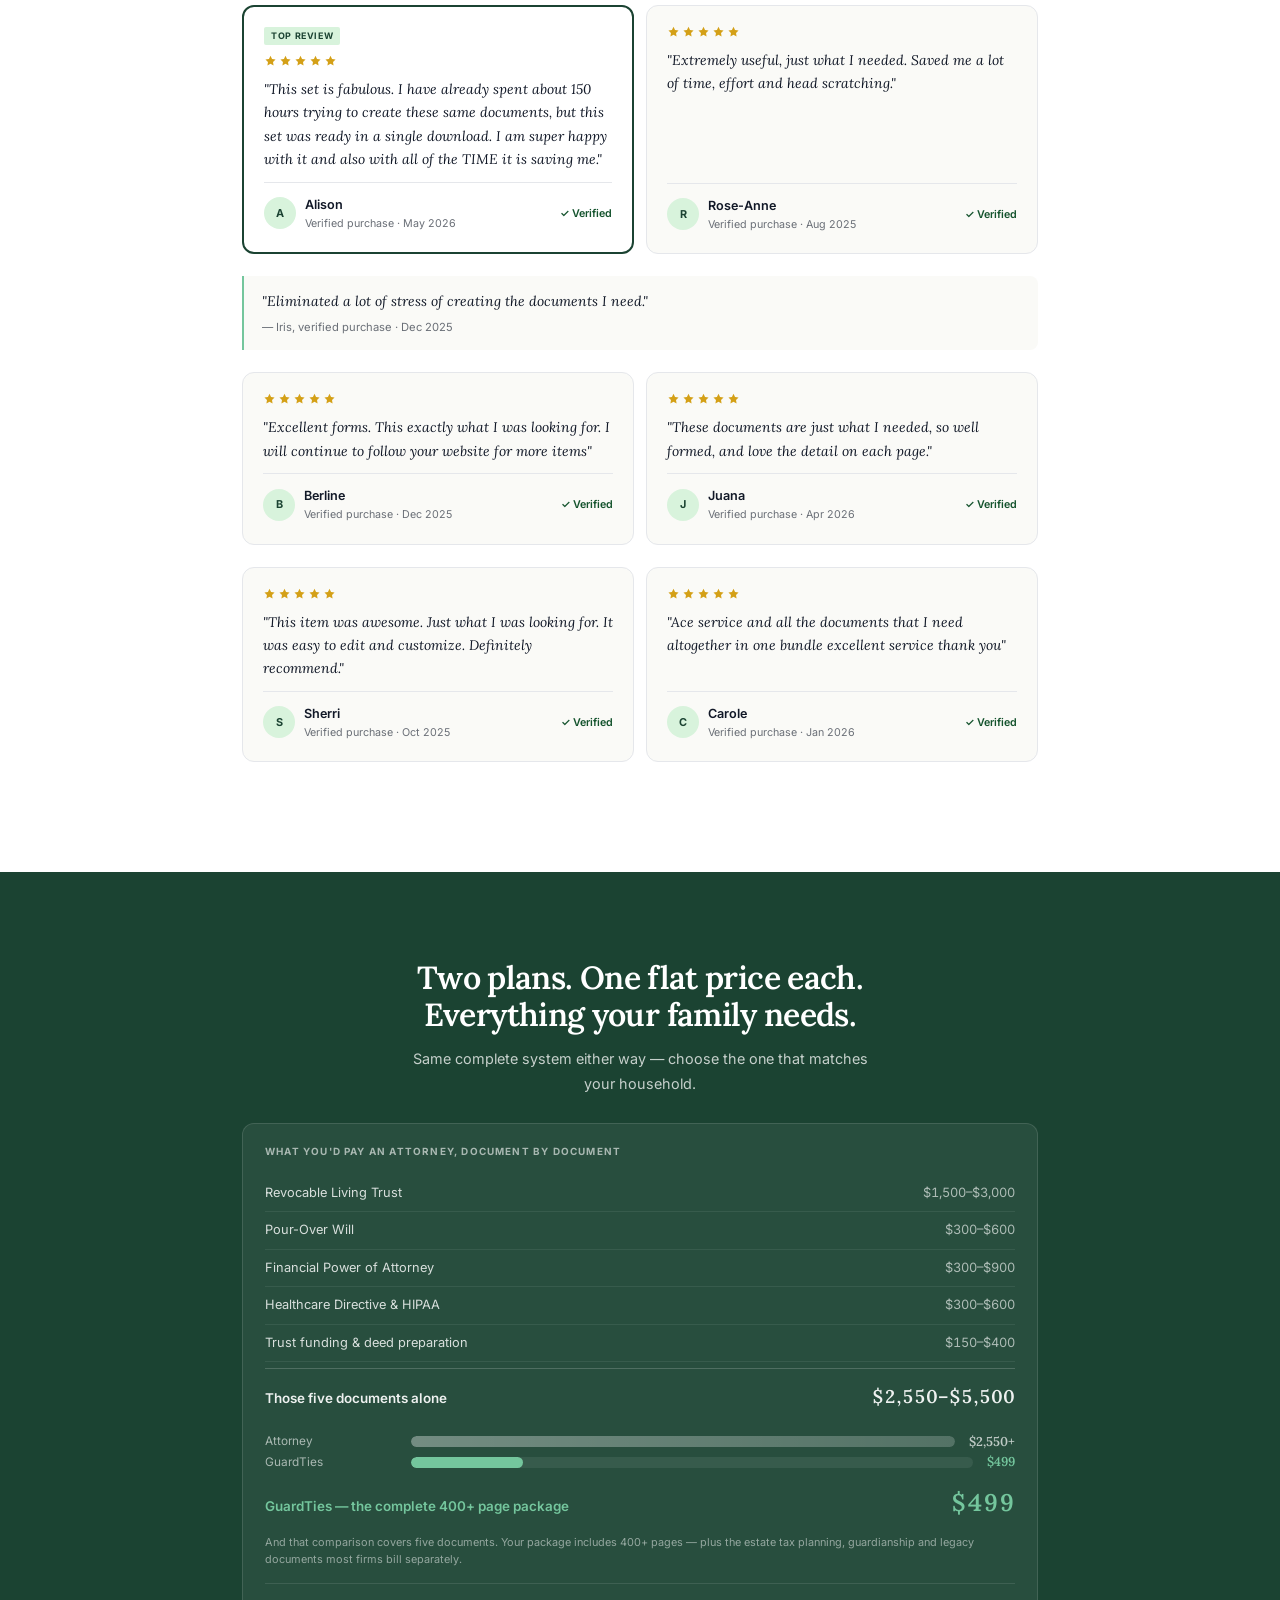
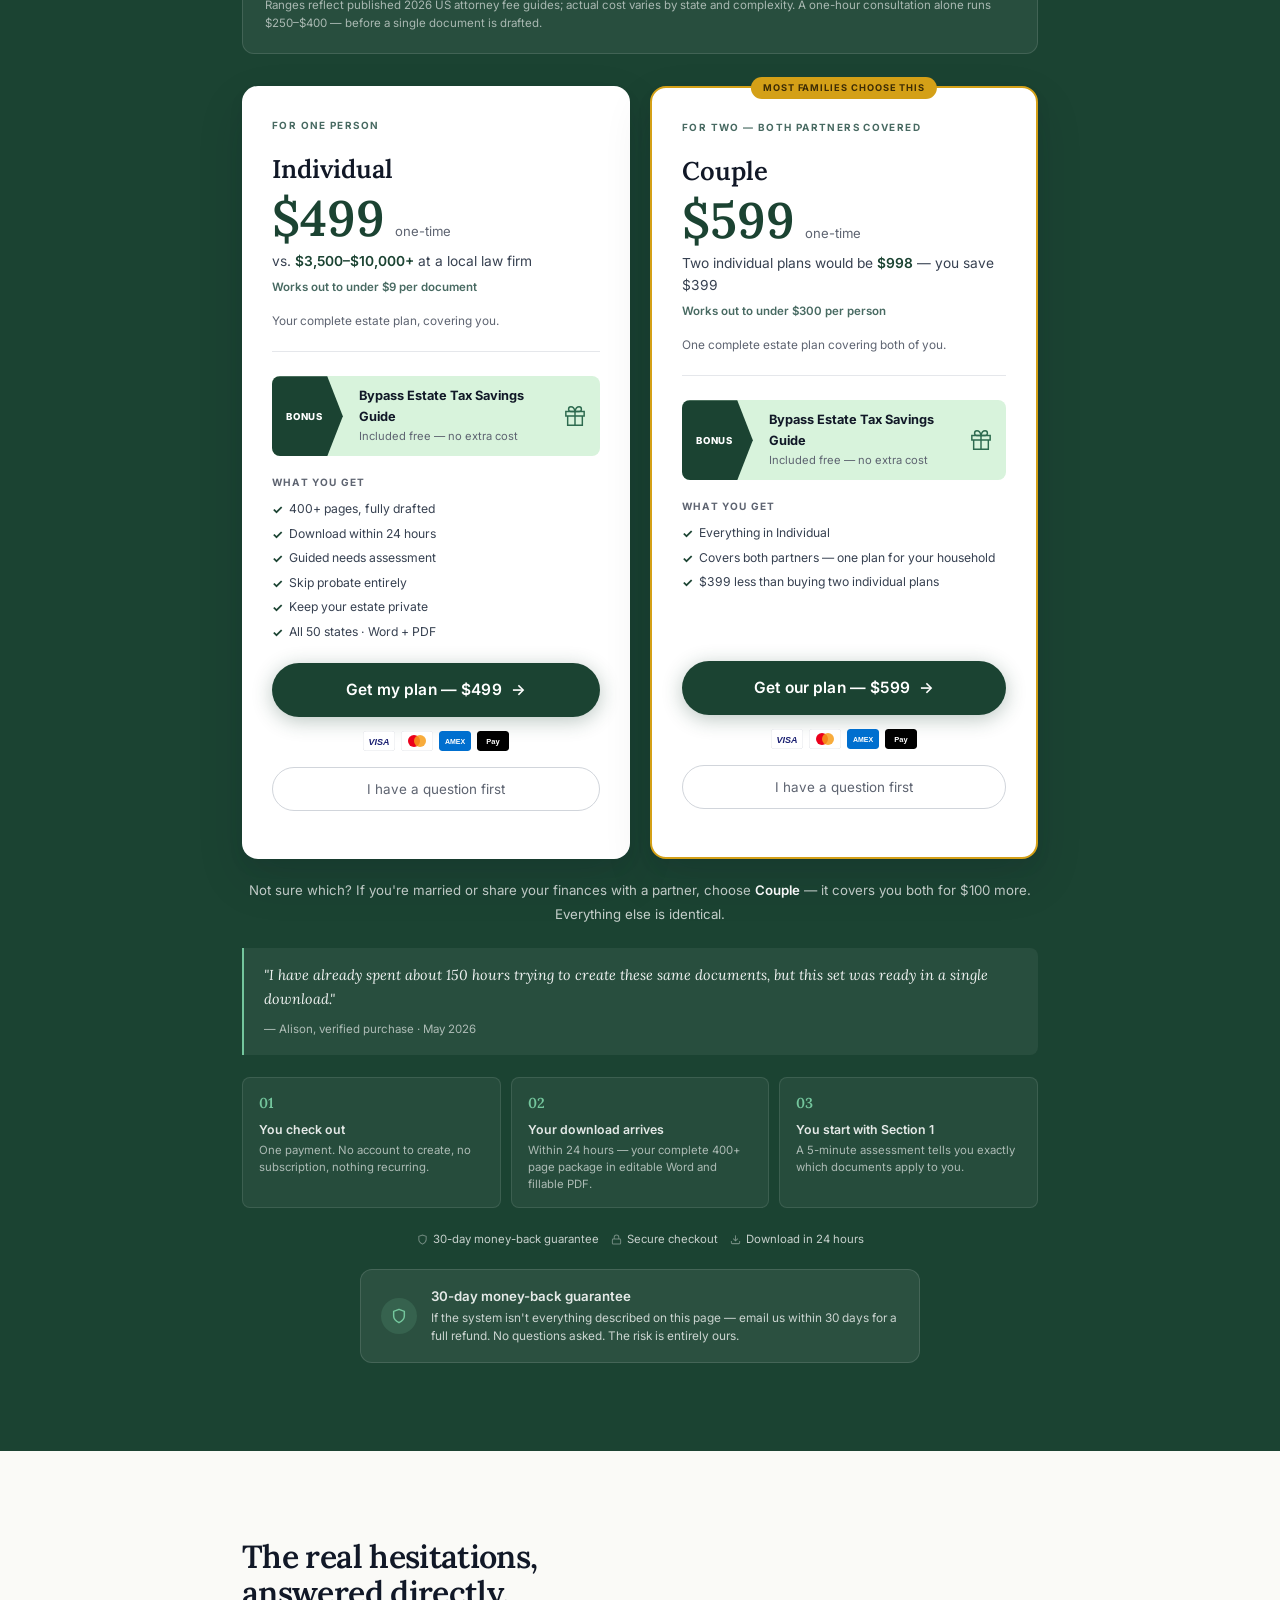
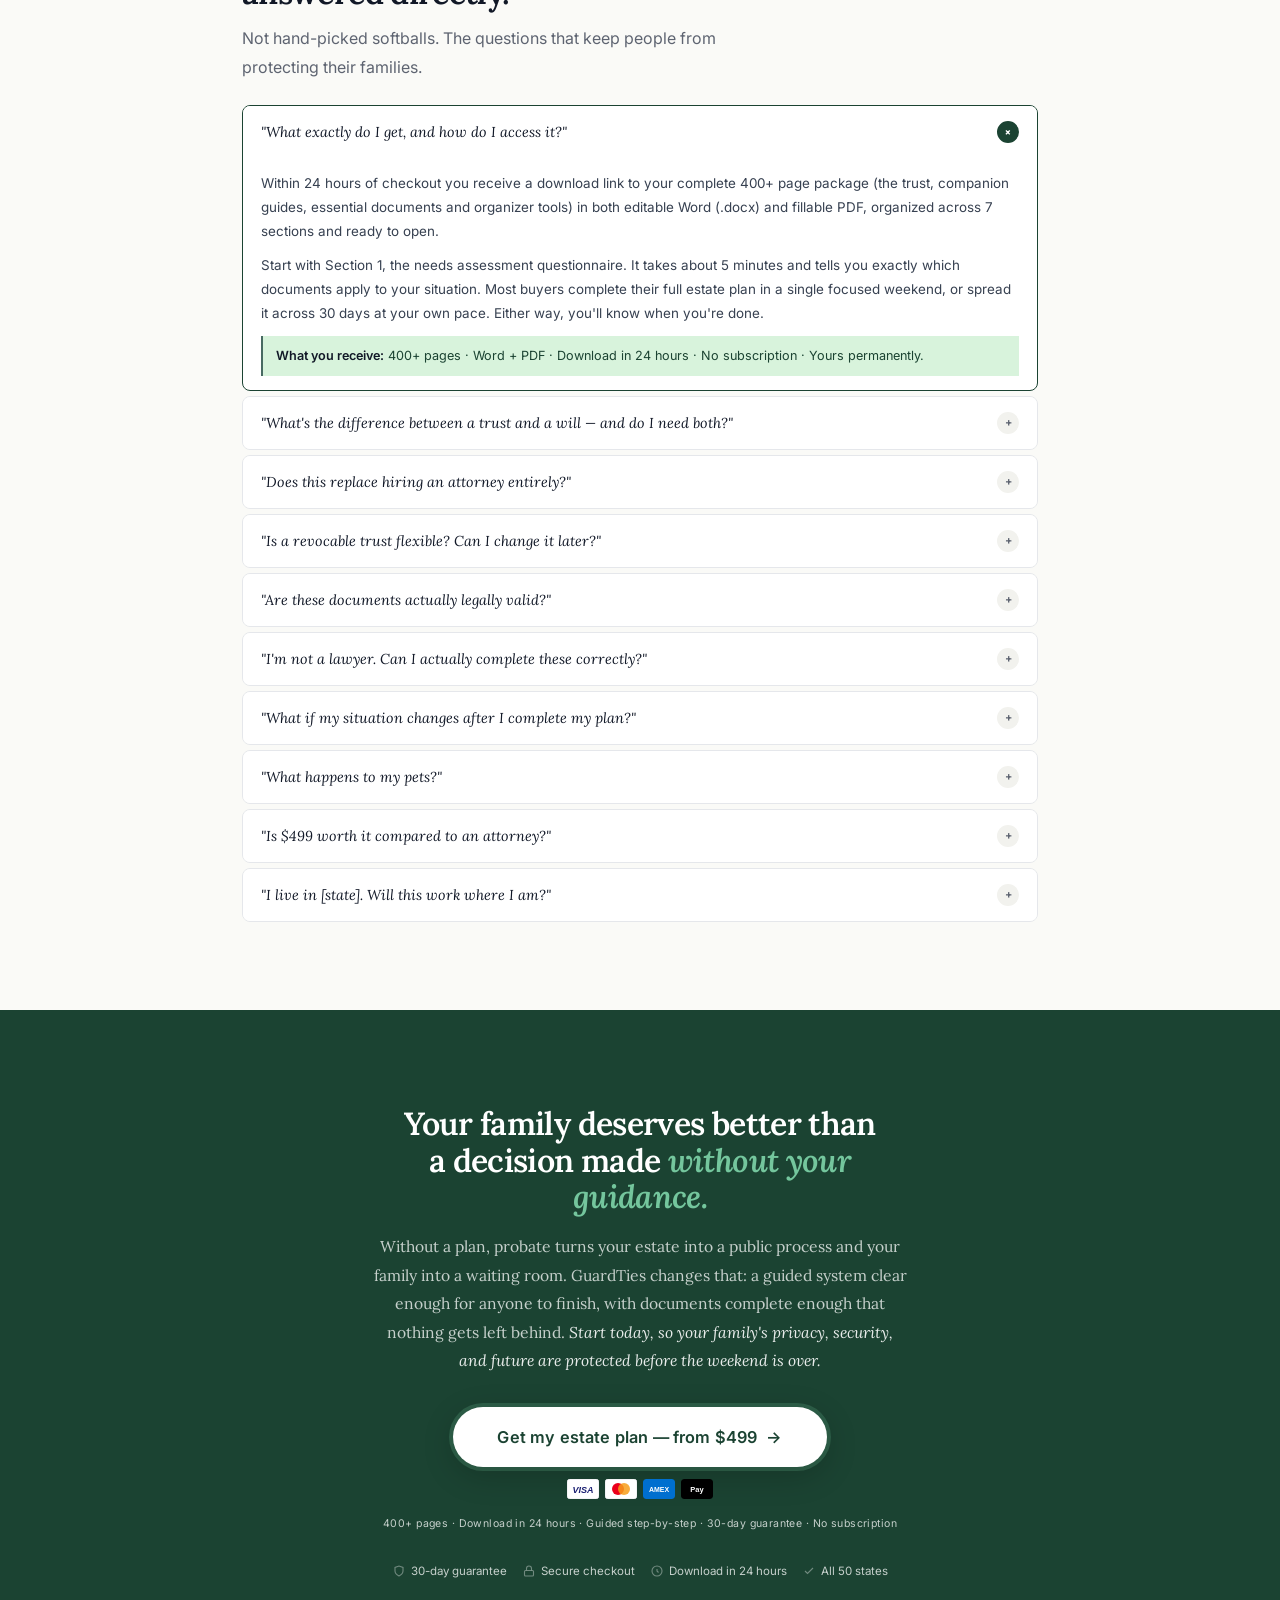
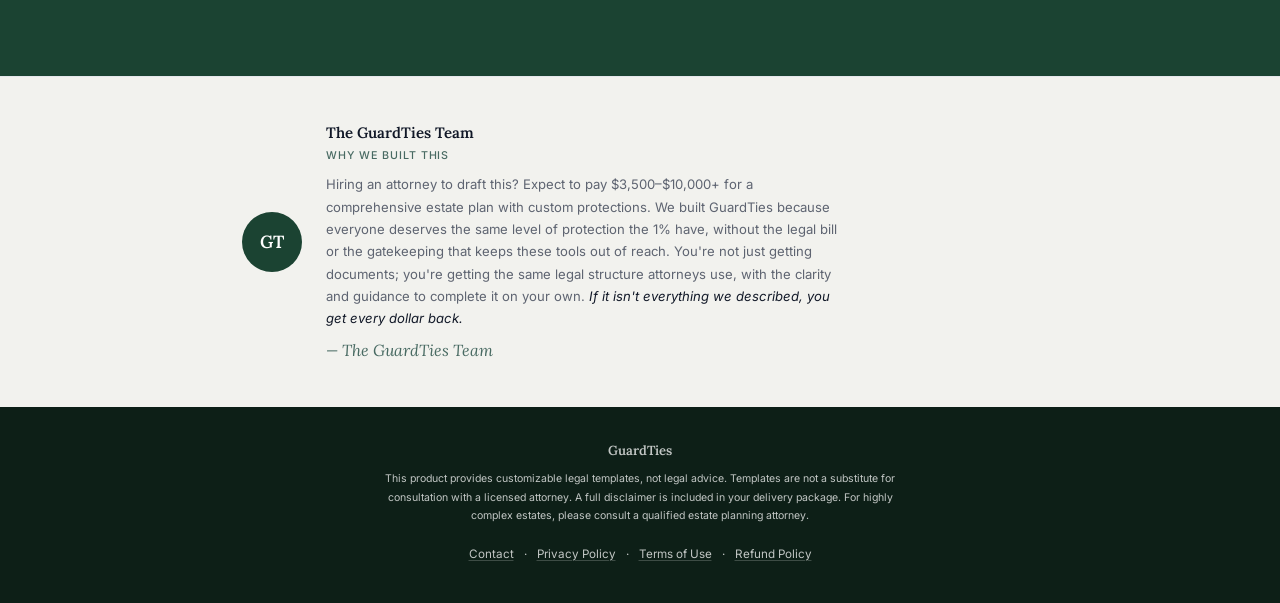
==== commit 61de38b0: "Humanize the index page copy Applies the same em-dash cleanup and closing-section rewrite done on la" ====
--- a/index.html
+++ b/index.html
@@ -938,7 +938,7 @@
 
       <h1 class="hero-h sr">Give your family<br>the gift of clarity.</h1>
 
-      <p class="hero-sub sr">A complete <strong style="color:var(--white);font-weight:600">Estate Planning Kit</strong> — Revocable Living Trust, Last Will &amp; Testament, Power of Attorney, Healthcare Directive and <strong style="color:var(--white);font-weight:600">400+ pages of professionally drafted legal documents and guidance</strong>.</p>
+      <p class="hero-sub sr">A complete <strong style="color:var(--white);font-weight:600">Estate Planning Kit</strong>: Revocable Living Trust, Last Will &amp; Testament, Power of Attorney, Healthcare Directive and <strong style="color:var(--white);font-weight:600">400+ pages of professionally drafted legal documents and guidance</strong>.</p>
 
       <div class="hero-pills sr">
         <div class="hp"><span class="hp-ok">✓</span>Skip probate entirely</div>
@@ -1070,7 +1070,7 @@
 <section id="kit">
   <div class="w">
     <div class="sr">
-      <h2>400+ pages of estate planning protection —<br>including every document you came looking for.</h2>
+      <h2>400+ pages of estate planning protection,<br>including every document you came looking for.</h2>
       <p style="margin-top:12px;max-width:560px;color:var(--ink-3)">Living trust, last will, powers of attorney, healthcare directives and more. Every document is editable, professionally drafted, and yours permanently.</p>
     </div>
 
@@ -1200,19 +1200,19 @@
 <section id="why" style="background:var(--peach);padding:88px 0">
   <div class="w">
     <div class="sr">
-      <h2>Without a plan, the average family loses<br><em style="color:var(--forest-2)">over $50,000</em> — and that's the ones who avoid probate.</h2>
-      <p style="margin-top:14px;max-width:540px;color:var(--ink-3)">Court fees, attorney fees, months of delays, assets distributed to the wrong people at the wrong time. The reason it hasn't happened isn't carelessness — it's that every option felt too expensive, too complicated, or impossible to finish. GuardTies removes every one of those barriers.</p>
+      <h2>Without a plan, the average family loses<br><em style="color:var(--forest-2)">over $50,000</em>, and that's the ones who avoid probate.</h2>
+      <p style="margin-top:14px;max-width:540px;color:var(--ink-3)">Court fees, attorney fees, months of delays, assets distributed to the wrong people at the wrong time. The reason it hasn't happened isn't carelessness: every option felt too expensive, too complicated, or impossible to finish. GuardTies removes those barriers.</p>
     </div>
 
     <!-- Pain cards — named, recognised, felt -->
     <div style="display:grid;grid-template-columns:repeat(auto-fit,minmax(230px,1fr));gap:10px;margin:28px 0" class="sr">
       <div style="background:var(--white);border:1px solid var(--bdr);border-radius:var(--r8);padding:20px">
         <div style="font-size:.78rem;font-weight:600;color:var(--ink);margin-bottom:5px;font-family:var(--serif);font-style:italic">"I keep putting it off because I don't know where to start."</div>
-        <div style="font-size:.74rem;color:var(--ink-3);line-height:1.6">The needs assessment takes 5 minutes and tells you exactly which documents apply to your situation — and which ones to skip. You start knowing, not guessing.</div>
+        <div style="font-size:.74rem;color:var(--ink-3);line-height:1.6">The needs assessment takes 5 minutes and tells you exactly which documents apply to your situation, and which ones to skip. You start knowing, not guessing.</div>
       </div>
       <div style="background:var(--white);border:1px solid var(--bdr);border-radius:var(--r8);padding:20px">
         <div style="font-size:.78rem;font-weight:600;color:var(--ink);margin-bottom:5px;font-family:var(--serif);font-style:italic">"An attorney quoted me $5,000 and I never called back."</div>
-        <div style="font-size:.74rem;color:var(--ink-3);line-height:1.6">GuardTies gives you the same professionally drafted documents at a fraction of the cost — and you can start right now, without an appointment, without billing by the hour.</div>
+        <div style="font-size:.74rem;color:var(--ink-3);line-height:1.6">GuardTies gives you the same professionally drafted documents at a fraction of the cost, and you can start right now, without an appointment, without billing by the hour.</div>
       </div>
       <div style="background:var(--white);border:1px solid var(--bdr);border-radius:var(--r8);padding:20px">
         <div style="font-size:.78rem;font-weight:600;color:var(--ink);margin-bottom:5px;font-family:var(--serif);font-style:italic">"I downloaded a template once but never finished it."</div>
@@ -1220,7 +1220,7 @@
       </div>
       <div style="background:var(--white);border:1px solid var(--bdr);border-radius:var(--r8);padding:20px">
         <div style="font-size:.78rem;font-weight:600;color:var(--ink);margin-bottom:5px;font-family:var(--serif);font-style:italic">"I don't want my family dealing with probate court."</div>
-        <div style="font-size:.74rem;color:var(--ink-3);line-height:1.6">A properly executed revocable living trust means your estate bypasses probate entirely — saving your family months of court delays, public exposure, and thousands in fees.</div>
+        <div style="font-size:.74rem;color:var(--ink-3);line-height:1.6">A properly executed revocable living trust means your estate bypasses probate entirely, saving your family months of court delays, public exposure, and thousands in fees.</div>
       </div>
     </div>
 
@@ -1234,7 +1234,7 @@
           </div>
           <div>
             <div style="font-size:.84rem;font-weight:600;color:var(--forest);margin-bottom:3px">Maintain privacy</div>
-            <div style="font-size:.74rem;color:var(--forest-2);line-height:1.6">Probate is public record. A trust keeps your estate — your assets, your debts, your beneficiaries — entirely private. No court filings. No public record. Your family's business stays your family's business.</div>
+            <div style="font-size:.74rem;color:var(--forest-2);line-height:1.6">Probate is public record. A trust keeps your estate (your assets, your debts, your beneficiaries) entirely private. No court filings. No public record. Your family's business stays your family's business.</div>
           </div>
         </div>
 
@@ -1244,7 +1244,7 @@
           </div>
           <div>
             <div style="font-size:.84rem;font-weight:600;color:var(--forest);margin-bottom:3px">Skip probate entirely</div>
-            <div style="font-size:.74rem;color:var(--forest-2);line-height:1.6">Assets held in a living trust transfer directly to your beneficiaries — no court, no delays, no fees. What typically takes 9–18 months in probate can happen in days. Your family receives what you left them, when they need it.</div>
+            <div style="font-size:.74rem;color:var(--forest-2);line-height:1.6">Assets held in a living trust transfer directly to your beneficiaries: no court, no delays, no fees. What typically takes 9–18 months in probate can happen in days. Your family receives what you left them, when they need it.</div>
           </div>
         </div>
 
@@ -1254,7 +1254,7 @@
           </div>
           <div>
             <div style="font-size:.84rem;font-weight:600;color:var(--forest);margin-bottom:3px">Reduce burden on loved ones</div>
-            <div style="font-size:.74rem;color:var(--forest-2);line-height:1.6">Without a plan, your family makes every decision under grief — who gets the house, who pays the debts, who raises the children. A complete plan answers those questions in advance, so they don't have to.</div>
+            <div style="font-size:.74rem;color:var(--forest-2);line-height:1.6">Without a plan, your family makes every decision under grief: who gets the house, who pays the debts, who raises the children. A complete plan answers those questions in advance, so they don't have to.</div>
           </div>
         </div>
 
@@ -1264,7 +1264,7 @@
           </div>
           <div>
             <div style="font-size:.84rem;font-weight:600;color:var(--forest);margin-bottom:3px">Faster distribution</div>
-            <div style="font-size:.74rem;color:var(--forest-2);line-height:1.6">Beneficiaries typically wait 9–18 months for probate to close. A funded trust distributes within days or weeks. Your spouse, your children, your family — they receive what you intended, when they actually need it most.</div>
+            <div style="font-size:.74rem;color:var(--forest-2);line-height:1.6">Beneficiaries typically wait 9–18 months for probate to close. A funded trust distributes within days or weeks. Your spouse, your children, your family receive what you intended, when they actually need it most.</div>
           </div>
         </div>
 
@@ -1274,7 +1274,7 @@
           </div>
           <div>
             <div style="font-size:.84rem;font-weight:600;color:var(--forest);margin-bottom:3px">Control how and when wealth transfers</div>
-            <div style="font-size:.74rem;color:var(--forest-2);line-height:1.6">You decide who receives what, when they receive it, and under what conditions. A child who inherits at 18 and a child who inherits in staged milestones at 25, 30, and 35 are very different outcomes — and you get to choose.</div>
+            <div style="font-size:.74rem;color:var(--forest-2);line-height:1.6">You decide who receives what, when they receive it, and under what conditions. A child who inherits at 18 and a child who inherits in staged milestones at 25, 30, and 35 are very different outcomes, and you get to choose.</div>
           </div>
         </div>
 
@@ -1288,7 +1288,7 @@
       </div>
       <div>
         <div style="font-size:.86rem;font-weight:600;color:var(--ink);margin-bottom:4px">The step most people miss: funding your trust</div>
-        <div style="font-size:.78rem;color:var(--ink-3);line-height:1.68">A trust that isn't funded is just a piece of paper. Funding means retitling your assets — your home, your accounts, your investments — into the name of the trust. Most DIY plans fail here. GuardTies includes a complete trust funding checklist that walks you through every asset type, step by step, so nothing gets left behind.</div>
+        <div style="font-size:.78rem;color:var(--ink-3);line-height:1.68">A trust that isn't funded is just a piece of paper. Funding means retitling your assets (your home, your accounts, your investments) into the name of the trust. Most DIY plans fail here. GuardTies includes a complete trust funding checklist that walks you through every asset type, step by step, so nothing gets left behind.</div>
       </div>
     </div>
   </div>
@@ -1299,7 +1299,7 @@
   <div class="w">
     <div class="sr">
       <h2>5 beliefs that are keeping your family<br>unprotected right now.</h2>
-      <p style="margin-top:14px;max-width:520px;color:var(--ink-3)">These aren't edge cases. They are the exact thoughts that have delayed estate planning for millions of Americans — including, probably, you. Each one is false. Here's the truth.</p>
+      <p style="margin-top:14px;max-width:520px;color:var(--ink-3)">These aren't edge cases. They are the exact thoughts that have delayed estate planning for millions of Americans, including, probably, you. Each one is false. Here's the truth.</p>
     </div>
     <div style="display:flex;flex-direction:column;gap:0;margin-top:28px;border:1px solid var(--bdr);border-radius:var(--r12);overflow:hidden" class="sr">
 
@@ -1307,7 +1307,7 @@
         <div style="font-family:var(--serif);font-size:1.4rem;font-weight:600;color:var(--mint-2);line-height:1;flex-shrink:0;width:28px;text-align:center">1</div>
         <div>
           <div style="font-size:.86rem;font-weight:600;color:var(--ink);margin-bottom:4px;font-family:var(--serif);font-style:italic">"I'm not wealthy enough to need a trust."</div>
-          <div style="font-size:.78rem;color:var(--ink-3);line-height:1.7">A trust isn't about wealth — it's about control and privacy. If you own a home, have children, have a bank account, or simply want to decide who gets your belongings, a trust protects you. The people who need trusts least are the very wealthy, who have attorneys on retainer. The people who need them most are ordinary families — who have nobody looking out for them.</div>
+          <div style="font-size:.78rem;color:var(--ink-3);line-height:1.7">A trust isn't about wealth. It's about control and privacy. If you own a home, have children, have a bank account, or simply want to decide who gets your belongings, a trust protects you. The people who need trusts least are the very wealthy, who have attorneys on retainer. The people who need them most are ordinary families, who have nobody looking out for them.</div>
         </div>
       </div>
 
@@ -1315,7 +1315,7 @@
         <div style="font-family:var(--serif);font-size:1.4rem;font-weight:600;color:var(--mint-2);line-height:1;flex-shrink:0;width:28px;text-align:center">2</div>
         <div>
           <div style="font-size:.86rem;font-weight:600;color:var(--ink);margin-bottom:4px;font-family:var(--serif);font-style:italic">"A will is enough."</div>
-          <div style="font-size:.78rem;color:var(--ink-3);line-height:1.7">A will goes through probate — the public court process that takes 9–18 months, costs thousands in fees, and makes your financial affairs a matter of public record. A revocable living trust bypasses probate entirely. Assets transfer directly to your beneficiaries, privately, within days. A will and a trust serve different purposes; a complete estate plan includes both.</div>
+          <div style="font-size:.78rem;color:var(--ink-3);line-height:1.7">A will goes through probate, the public court process that takes 9–18 months, costs thousands in fees, and makes your financial affairs a matter of public record. A revocable living trust bypasses probate entirely. Assets transfer directly to your beneficiaries, privately, within days. A will and a trust serve different purposes; a complete estate plan includes both.</div>
         </div>
       </div>
 
@@ -1323,7 +1323,7 @@
         <div style="font-family:var(--serif);font-size:1.4rem;font-weight:600;color:var(--mint-2);line-height:1;flex-shrink:0;width:28px;text-align:center">3</div>
         <div>
           <div style="font-size:.86rem;font-weight:600;color:var(--ink);margin-bottom:4px;font-family:var(--serif);font-style:italic">"Once I sign it, I'm locked in forever."</div>
-          <div style="font-size:.78rem;color:var(--ink-3);line-height:1.7">A revocable living trust — which is what GuardTies provides — can be changed, updated, or revoked at any time while you're alive. Had another child? Got divorced? Bought a new property? You update it. That's what the trust amendment form is for. You are never locked in.</div>
+          <div style="font-size:.78rem;color:var(--ink-3);line-height:1.7">A revocable living trust (which is what GuardTies provides) can be changed, updated, or revoked at any time while you're alive. Had another child? Got divorced? Bought a new property? You update it. That's what the trust amendment form is for. You are never locked in.</div>
         </div>
       </div>
 
@@ -1331,7 +1331,7 @@
         <div style="font-family:var(--serif);font-size:1.4rem;font-weight:600;color:var(--mint-2);line-height:1;flex-shrink:0;width:28px;text-align:center">4</div>
         <div>
           <div style="font-size:.86rem;font-weight:600;color:var(--ink);margin-bottom:4px;font-family:var(--serif);font-style:italic">"A trust eliminates estate taxes."</div>
-          <div style="font-size:.78rem;color:var(--ink-3);line-height:1.7">A revocable living trust does not reduce estate taxes on its own — your assets are still part of your taxable estate. What it does do is transfer them privately and quickly, without probate. If tax minimization is a priority, the advanced protection documents in GuardTies — bypass trust structures, disclaimer trust provisions, step-up in basis clauses — address these strategies specifically.</div>
+          <div style="font-size:.78rem;color:var(--ink-3);line-height:1.7">A revocable living trust does not reduce estate taxes on its own: your assets are still part of your taxable estate. What it does do is transfer them privately and quickly, without probate. If tax minimization is a priority, the advanced protection documents in GuardTies (bypass trust structures, disclaimer trust provisions, step-up in basis clauses) address these strategies specifically.</div>
         </div>
       </div>
 
@@ -1339,7 +1339,7 @@
         <div style="font-family:var(--serif);font-size:1.4rem;font-weight:600;color:var(--mint-2);line-height:1;flex-shrink:0;width:28px;text-align:center">5</div>
         <div>
           <div style="font-size:.86rem;font-weight:600;color:var(--ink);margin-bottom:4px;font-family:var(--serif);font-style:italic">"I'll sort this out when I'm older."</div>
-          <div style="font-size:.78rem;color:var(--ink-3);line-height:1.7">Estate plans can only be created while you have legal capacity. If you lose that capacity — through accident, illness, or sudden incapacity — it becomes legally impossible to create one. The people who most need a trust are those who think they have more time. You don't know when the window closes. You only know it will.</div>
+          <div style="font-size:.78rem;color:var(--ink-3);line-height:1.7">Estate plans can only be created while you have legal capacity. If you lose that capacity, through accident, illness, or sudden incapacity, it becomes legally impossible to create one. The people who most need a trust are those who think they have more time. You don't know when the window closes. You only know it will.</div>
         </div>
       </div>
 
@@ -1358,7 +1358,7 @@
         <div class="ps-arrow" aria-hidden="true"><svg viewBox="0 0 10 10"><polyline points="3,2 7,5 3,8"/></svg></div>
         <div class="ps-number" aria-hidden="true">01</div>
         <div class="ps-title">Purchase — instant access in minutes</div>
-        <div class="ps-desc">After checkout you receive your download link immediately. Open it, and start with Section 1 — the needs assessment. 12 plain-English questions. 5 minutes. It tells you exactly which documents apply to your family and in what order to complete them. No legal knowledge required.</div>
+        <div class="ps-desc">After checkout you receive your download link immediately. Open it, and start with Section 1, the needs assessment. 12 plain-English questions. 5 minutes. It tells you exactly which documents apply to your family and in what order to complete them. No legal knowledge required.</div>
       </div>
       <div class="process-step">
         <div class="ps-arrow" aria-hidden="true"><svg viewBox="0 0 10 10"><polyline points="3,2 7,5 3,8"/></svg></div>
@@ -1369,12 +1369,12 @@
       <div class="process-step">
         <div class="ps-number" aria-hidden="true">03</div>
         <div class="ps-title">Sign, notarize, and your plan is complete</div>
-        <div class="ps-desc">The 50-state notary and witness guide tells you exactly what your state requires — how many witnesses, whether a notary is needed, and how to make each document legally binding. The estate binder guide shows you how to organize and store everything. That's it. Your family is protected.</div>
+        <div class="ps-desc">The 50-state notary and witness guide tells you exactly what your state requires: how many witnesses, whether a notary is needed, and how to make each document legally binding. The estate binder guide shows you how to organize and store everything. That's it. Your family is protected.</div>
       </div>
     </div>
     <div style="background:var(--mint);border-radius:var(--r8);padding:16px 20px;margin-top:4px;font-size:.82rem;color:var(--forest-2);line-height:1.72;max-width:640px;display:flex;gap:12px;align-items:flex-start" class="sr">
       <svg width="18" height="18" viewBox="0 0 24 24" fill="none" stroke="var(--forest)" stroke-width="2" style="flex-shrink:0;margin-top:2px"><circle cx="12" cy="12" r="10"/><path d="M12 8v4l3 3"/></svg>
-      <span><strong style="color:var(--forest)">Ready within 24 hours of purchase.</strong> Most buyers complete their full estate plan in a single focused weekend. The documents are yours within 24 hours of checkout — no waiting, no appointments, no back-and-forth. Start tonight.</span>
+      <span><strong style="color:var(--forest)">Ready within 24 hours of purchase.</strong> Most buyers complete their full estate plan in a single focused weekend. The documents are yours within 24 hours of checkout: no waiting, no appointments, no back-and-forth. Start tonight.</span>
     </div>
   </div>
 </section>
@@ -1383,11 +1383,11 @@
 <section id="receive">
   <div class="w">
     <div class="sr">
-      <h2>400+ pages, organized into 3 simple parts — so you're never guessing what to do next.</h2>
+      <h2>400+ pages, organized into 3 simple parts, so you're never guessing what to do next.</h2>
       <p style="margin-top:12px;margin-bottom:0;max-width:560px;color:var(--ink-3)">Every page is professionally drafted, fully editable in Word and PDF, and explained in plain English. Here's exactly what lands in your inbox.</p>
       <div class="receive-reassure">
         <svg viewBox="0 0 24 24" aria-hidden="true"><path d="M12 22s8-4 8-10V5l-8-3-8 3v7c0 6 8 10 8 10z"/></svg>
-        <p>You're not handed 400 pages and left to figure it out. Sections 2 and 3 below exist for one reason — to guide you through Section 1, step by step, in plain English.</p>
+        <p>You're not handed 400 pages and left to figure it out. Sections 2 and 3 below exist for one reason: to guide you through Section 1, step by step, in plain English.</p>
       </div>
     </div>
 
@@ -1413,7 +1413,7 @@
             <div class="ds-doc"><span class="ds-ok">✓</span>Adapts to real life, real families, real estate</div>
             <div class="ds-doc"><span class="ds-ok">✓</span>Revocable — amend or revoke any time</div>
           </div>
-          <div class="ds-note">The foundation your whole plan is built on — comprehensive enough for blended families, real estate, and multi-generational wealth transfer.</div>
+          <div class="ds-note">The foundation your whole plan is built on: comprehensive enough for blended families, real estate, and multi-generational wealth transfer.</div>
         </div>
         <div class="doc-section">
           <div class="ds-icon c-clay"><svg viewBox="0 0 24 24"><line x1="8" y1="6" x2="21" y2="6"/><line x1="8" y1="12" x2="21" y2="12"/><line x1="8" y1="18" x2="21" y2="18"/><line x1="3" y1="6" x2="3.01" y2="6"/><line x1="3" y1="12" x2="3.01" y2="12"/><line x1="3" y1="18" x2="3.01" y2="18"/></svg></div>
@@ -1445,7 +1445,7 @@
             <div class="ds-doc"><span class="ds-ok">✓</span>Estate planning FAQs made simple</div>
             <div class="ds-doc"><span class="ds-ok">✓</span>Legal glossary — terms made easy</div>
           </div>
-          <div class="ds-note">Like having a lawyer beside you — every article explained in plain English before you sign anything.</div>
+          <div class="ds-note">Like having a lawyer beside you: every article explained in plain English before you sign anything.</div>
         </div>
         <div class="doc-section">
           <div class="ds-icon c-teal"><svg viewBox="0 0 24 24"><path d="M21 16V8a2 2 0 0 0-1-1.73l-7-4a2 2 0 0 0-2 0l-7 4A2 2 0 0 0 3 8v8a2 2 0 0 0 1 1.73l7 4a2 2 0 0 0 2 0l7-4A2 2 0 0 0 21 16z"/></svg></div>
@@ -1787,29 +1787,29 @@
 <section id="faqs">
   <div class="w">
     <div class="sr">
-      <h2>The real hesitations —<br>answered directly.</h2>
+      <h2>The real hesitations,<br>answered directly.</h2>
       <p style="margin-top:12px;margin-bottom:24px;max-width:500px;color:var(--ink-3)">Not hand-picked softballs. The questions that keep people from protecting their families.</p>
     </div>
     <div class="acc sr">
-      <div class="acc-item on"><div class="acc-q" role="button" tabindex="0" aria-expanded="true"><div class="acc-q-t">"What exactly do I get, and how do I access it?"</div><div class="acc-icon" aria-hidden="true">+</div></div><div class="acc-body"><div class="acc-body-inner"><p>Within 24 hours of checkout you receive a download link to your complete 400+ page package — the trust, companion guides, essential documents and organizer tools — in both editable Word (.docx) and fillable PDF, organized across 7 sections and ready to open.</p><p>Start with Section 1 — the needs assessment questionnaire takes about 5 minutes and tells you exactly which documents apply to your situation. Most buyers complete their full estate plan in a single focused weekend — or spread it across 30 days at your own pace. Either way, you'll know when you're done.</p><div class="acc-hl"><strong>What you receive:</strong> 400+ pages · Word + PDF · Download in 24 hours · No subscription · Yours permanently.</div></div></div></div>
-
-      <div class="acc-item"><div class="acc-q" role="button" tabindex="0" aria-expanded="false"><div class="acc-q-t">"What's the difference between a trust and a will — and do I need both?"</div><div class="acc-icon" aria-hidden="true">+</div></div><div class="acc-body"><div class="acc-body-inner"><p>A will tells people what you want after you die — but it goes through probate court, which is public, slow (9–18 months), and expensive. A revocable living trust does the same job but bypasses probate entirely: assets transfer directly to your beneficiaries, privately, within days.</p><p>The short answer: for most families, yes — you need both. A pour-over will catches anything you didn't transfer into your trust during your lifetime; your trust handles the rest. If your estate is genuinely simple — no real estate, no children under 18, minimal assets — a will alone may be enough. But the cost of creating a trust you didn't strictly need is small. The cost of not having one when your family needs it is not.</p><div class="acc-hl"><strong>Bottom line:</strong> A will is your backstop. A trust is your primary vehicle. Together they cover everything — and GuardTies includes both.</div></div></div></div>
-
-      <div class="acc-item"><div class="acc-q" role="button" tabindex="0" aria-expanded="false"><div class="acc-q-t">"Does this replace hiring an attorney entirely?"</div><div class="acc-icon" aria-hidden="true">+</div></div><div class="acc-body"><div class="acc-body-inner"><p>For the large majority of families — yes. GuardTies gives you the same structure, clauses, and execution requirements an attorney would draft, guided step by step, so you never have to book that appointment or pay by the hour.</p><p>Where it doesn't replace an attorney: genuinely complex situations — contested guardianship, multi-state business succession, or estates near the federal estate tax exemption. GuardTies is a complete legal template product, not personalized legal advice. If your situation is unusually complex, use it as your foundation and bring in a specialist only where you actually need one — most people never do.</p><div class="pills"><span class="pill">✓ Covers the large majority of families completely</span><span class="pill">✓ Flags where local counsel actually helps</span></div></div></div></div>
-
-      <div class="acc-item"><div class="acc-q" role="button" tabindex="0" aria-expanded="false"><div class="acc-q-t">"Is a revocable trust flexible? Can I change it later?"</div><div class="acc-icon" aria-hidden="true">+</div></div><div class="acc-body"><div class="acc-body-inner"><p>Yes — completely. A revocable living trust can be changed, updated, or revoked at any time while you are alive and have legal capacity. Got divorced? Had another child? Bought a new property? Changed your mind about a beneficiary? You update it using the trust amendment form included in your package.</p><p>An irrevocable trust is different — once created, it generally cannot be changed. GuardTies provides revocable trusts, which is the right choice for the overwhelming majority of families. You are never locked in.</p><div class="pills"><span class="pill">✓ Revocable — change any time</span><span class="pill">✓ Trust amendment form included</span><span class="pill">✓ Annual review checklist included</span></div></div></div></div>
-
-      <div class="acc-item"><div class="acc-q" role="button" tabindex="0" aria-expanded="false"><div class="acc-q-t">"Are these documents actually legally valid?"</div><div class="acc-icon" aria-hidden="true">+</div></div><div class="acc-body"><div class="acc-body-inner"><p>Yes. Every document is professionally drafted using the same structural clauses, notary blocks, witness signature sections, and execution language used in attorney-prepared estate plans. Plain-English guidance notes inside each document explain what every section means.</p><p>Legal validity in practice depends on correct execution — signing, witnessing, and notarization. Your package includes a 50-state notary and witness guide that gives you the exact execution requirements for your state.</p><div class="pills"><span class="pill">✓ Professionally drafted</span><span class="pill">✓ Needs assessment included</span><span class="pill">✓ 50-state execution guide</span></div></div></div></div>
+      <div class="acc-item on"><div class="acc-q" role="button" tabindex="0" aria-expanded="true"><div class="acc-q-t">"What exactly do I get, and how do I access it?"</div><div class="acc-icon" aria-hidden="true">+</div></div><div class="acc-body"><div class="acc-body-inner"><p>Within 24 hours of checkout you receive a download link to your complete 400+ page package (the trust, companion guides, essential documents and organizer tools) in both editable Word (.docx) and fillable PDF, organized across 7 sections and ready to open.</p><p>Start with Section 1, the needs assessment questionnaire. It takes about 5 minutes and tells you exactly which documents apply to your situation. Most buyers complete their full estate plan in a single focused weekend, or spread it across 30 days at your own pace. Either way, you'll know when you're done.</p><div class="acc-hl"><strong>What you receive:</strong> 400+ pages · Word + PDF · Download in 24 hours · No subscription · Yours permanently.</div></div></div></div>
+
+      <div class="acc-item"><div class="acc-q" role="button" tabindex="0" aria-expanded="false"><div class="acc-q-t">"What's the difference between a trust and a will — and do I need both?"</div><div class="acc-icon" aria-hidden="true">+</div></div><div class="acc-body"><div class="acc-body-inner"><p>A will tells people what you want after you die, but it goes through probate court, which is public, slow (9–18 months), and expensive. A revocable living trust does the same job but bypasses probate entirely: assets transfer directly to your beneficiaries, privately, within days.</p><p>The short answer: for most families, yes, you need both. A pour-over will catches anything you didn't transfer into your trust during your lifetime; your trust handles the rest. If your estate is genuinely simple (no real estate, no children under 18, minimal assets) a will alone may be enough. But the cost of creating a trust you didn't strictly need is small. The cost of not having one when your family needs it is not.</p><div class="acc-hl"><strong>Bottom line:</strong> A will is your backstop. A trust is your primary vehicle. Together they cover everything — and GuardTies includes both.</div></div></div></div>
+
+      <div class="acc-item"><div class="acc-q" role="button" tabindex="0" aria-expanded="false"><div class="acc-q-t">"Does this replace hiring an attorney entirely?"</div><div class="acc-icon" aria-hidden="true">+</div></div><div class="acc-body"><div class="acc-body-inner"><p>For the large majority of families, yes. GuardTies gives you the same structure, clauses, and execution requirements an attorney would draft, guided step by step, so you never have to book that appointment or pay by the hour.</p><p>Where it doesn't replace an attorney: genuinely complex situations, contested guardianship, multi-state business succession, or estates near the federal estate tax exemption. GuardTies is a complete legal template product, not personalized legal advice. If your situation is unusually complex, use it as your foundation and bring in a specialist only where you actually need one. Most people never do.</p><div class="pills"><span class="pill">✓ Covers the large majority of families completely</span><span class="pill">✓ Flags where local counsel actually helps</span></div></div></div></div>
+
+      <div class="acc-item"><div class="acc-q" role="button" tabindex="0" aria-expanded="false"><div class="acc-q-t">"Is a revocable trust flexible? Can I change it later?"</div><div class="acc-icon" aria-hidden="true">+</div></div><div class="acc-body"><div class="acc-body-inner"><p>Yes, completely. A revocable living trust can be changed, updated, or revoked at any time while you are alive and have legal capacity. Got divorced? Had another child? Bought a new property? Changed your mind about a beneficiary? You update it using the trust amendment form included in your package.</p><p>An irrevocable trust is different: once created, it generally cannot be changed. GuardTies provides revocable trusts, which is the right choice for the overwhelming majority of families. You are never locked in.</p><div class="pills"><span class="pill">✓ Revocable — change any time</span><span class="pill">✓ Trust amendment form included</span><span class="pill">✓ Annual review checklist included</span></div></div></div></div>
+
+      <div class="acc-item"><div class="acc-q" role="button" tabindex="0" aria-expanded="false"><div class="acc-q-t">"Are these documents actually legally valid?"</div><div class="acc-icon" aria-hidden="true">+</div></div><div class="acc-body"><div class="acc-body-inner"><p>Yes. Every document is professionally drafted using the same structural clauses, notary blocks, witness signature sections, and execution language used in attorney-prepared estate plans. Plain-English guidance notes inside each document explain what every section means.</p><p>Legal validity in practice depends on correct execution: signing, witnessing, and notarization. Your package includes a 50-state notary and witness guide that gives you the exact execution requirements for your state.</p><div class="pills"><span class="pill">✓ Professionally drafted</span><span class="pill">✓ Needs assessment included</span><span class="pill">✓ 50-state execution guide</span></div></div></div></div>
 
       <div class="acc-item"><div class="acc-q" role="button" tabindex="0" aria-expanded="false"><div class="acc-q-t">"I'm not a lawyer. Can I actually complete these correctly?"</div><div class="acc-icon" aria-hidden="true">+</div></div><div class="acc-body"><div class="acc-body-inner"><p>Yes. Every document includes plain-English guidance notes explaining what each section means. The needs assessment tells you which documents apply before you start. The 50-state notary guide tells you exactly how to execute them. You need Microsoft Word and the ability to answer questions about your own life. That is the entire technical requirement.</p></div></div></div>
 
-      <div class="acc-item"><div class="acc-q" role="button" tabindex="0" aria-expanded="false"><div class="acc-q-t">"What if my situation changes after I complete my plan?"</div><div class="acc-icon" aria-hidden="true">+</div></div><div class="acc-body"><div class="acc-body-inner"><p>Life changes — and your plan should keep up. Your package includes a trust amendment form so you can update without rewriting everything, and an annual review checklist that prompts you to revisit after major life events: marriage, divorce, new children, new property, retirement.</p><div class="pills"><span class="pill">✓ Trust amendment form</span><span class="pill">✓ Annual review checklist</span></div></div></div></div>
-
-      <div class="acc-item"><div class="acc-q" role="button" tabindex="0" aria-expanded="false"><div class="acc-q-t">"What happens to my pets?"</div><div class="acc-icon" aria-hidden="true">+</div></div><div class="acc-body"><div class="acc-body-inner"><p>Your plan covers them. Pets are legally treated as property — which means that without instructions they pass along with the rest of your belongings, and who ends up caring for them is left to chance at the worst possible moment.</p><p>Your package includes pet care provisions so you can name the person you want to take them, and record how you want them looked after.</p><div class="pills"><span class="pill">✓ Name a caretaker</span><span class="pill">✓ Record care instructions</span></div></div></div></div>
-
-      <div class="acc-item"><div class="acc-q" role="button" tabindex="0" aria-expanded="false"><div class="acc-q-t">"Is $499 worth it compared to an attorney?"</div><div class="acc-icon" aria-hidden="true">+</div></div><div class="acc-body"><div class="acc-body-inner"><p>The average estate attorney charges $3,500–$10,000+ for a comparable document set — and that doesn't include the estate tax strategy, lifetime beneficiary protections, or generational planning documents included here. The average one-hour attorney consultation alone costs $250–$400.</p><p>You're receiving the complete 400+ page GuardTies package available as an instant download, for the price of roughly one to two hours of attorney time. With a 30-day money-back guarantee, the risk is zero.</p><div class="acc-hl"><strong>The math:</strong> $499 individual / $599 couple vs $3,500–$10,000+ attorney fees. One weekend vs months of back-and-forth. 30-day guarantee vs non-refundable hourly billing.</div></div></div></div>
-
-      <div class="acc-item"><div class="acc-q" role="button" tabindex="0" aria-expanded="false"><div class="acc-q-t">"I live in [state]. Will this work where I am?"</div><div class="acc-icon" aria-hidden="true">+</div></div><div class="acc-body"><div class="acc-body-inner"><p>Yes. A state considerations flag sheet is included — it identifies every clause that may vary by state and tells you precisely what to verify locally. The 50-state notary and witness guide covers execution requirements for your specific state.</p><p>Most core estate planning documents follow a consistent framework across the United States. Where states differ — witness requirements, notary language, community property rules, POA statutes — your package covers it.</p></div></div></div>
+      <div class="acc-item"><div class="acc-q" role="button" tabindex="0" aria-expanded="false"><div class="acc-q-t">"What if my situation changes after I complete my plan?"</div><div class="acc-icon" aria-hidden="true">+</div></div><div class="acc-body"><div class="acc-body-inner"><p>Life changes, and your plan should keep up. Your package includes a trust amendment form so you can update without rewriting everything, and an annual review checklist that prompts you to revisit after major life events: marriage, divorce, new children, new property, retirement.</p><div class="pills"><span class="pill">✓ Trust amendment form</span><span class="pill">✓ Annual review checklist</span></div></div></div></div>
+
+      <div class="acc-item"><div class="acc-q" role="button" tabindex="0" aria-expanded="false"><div class="acc-q-t">"What happens to my pets?"</div><div class="acc-icon" aria-hidden="true">+</div></div><div class="acc-body"><div class="acc-body-inner"><p>Your plan covers them. Pets are legally treated as property, which means that without instructions they pass along with the rest of your belongings, and who ends up caring for them is left to chance at the worst possible moment.</p><p>Your package includes pet care provisions so you can name the person you want to take them, and record how you want them looked after.</p><div class="pills"><span class="pill">✓ Name a caretaker</span><span class="pill">✓ Record care instructions</span></div></div></div></div>
+
+      <div class="acc-item"><div class="acc-q" role="button" tabindex="0" aria-expanded="false"><div class="acc-q-t">"Is $499 worth it compared to an attorney?"</div><div class="acc-icon" aria-hidden="true">+</div></div><div class="acc-body"><div class="acc-body-inner"><p>The average estate attorney charges $3,500–$10,000+ for a comparable document set, and that doesn't include the estate tax strategy, lifetime beneficiary protections, or generational planning documents included here. The average one-hour attorney consultation alone costs $250–$400.</p><p>You're receiving the complete 400+ page GuardTies package available as an instant download, for the price of roughly one to two hours of attorney time. With a 30-day money-back guarantee, the risk is zero.</p><div class="acc-hl"><strong>The math:</strong> $499 individual / $599 couple vs $3,500–$10,000+ attorney fees. One weekend vs months of back-and-forth. 30-day guarantee vs non-refundable hourly billing.</div></div></div></div>
+
+      <div class="acc-item"><div class="acc-q" role="button" tabindex="0" aria-expanded="false"><div class="acc-q-t">"I live in [state]. Will this work where I am?"</div><div class="acc-icon" aria-hidden="true">+</div></div><div class="acc-body"><div class="acc-body-inner"><p>Yes. A state considerations flag sheet is included: it identifies every clause that may vary by state and tells you precisely what to verify locally. The 50-state notary and witness guide covers execution requirements for your specific state.</p><p>Most core estate planning documents follow a consistent framework across the United States. Where states differ (witness requirements, notary language, community property rules, POA statutes) your package covers it.</p></div></div></div>
     </div>
   </div>
 </section>
@@ -1819,7 +1819,7 @@
   <div class="close-inner">
     <div class="sr">
       <h2 class="close-h">Your family deserves better than<br>a decision made <em style="color:var(--sage-lt)">without your guidance.</em></h2>
-      <p class="close-sub">Without a plan, probate court becomes public. Your estate becomes a process. Your family becomes a waiting room. GuardTies changes all of that — with a guided system so clear that anyone can finish it, and documents so complete that nothing gets left behind. <em>Start today. Your family’s privacy, security, and future are protected before the weekend is over.</em></p>
+      <p class="close-sub">Without a plan, probate turns your estate into a public process and your family into a waiting room. GuardTies changes that: a guided system clear enough for anyone to finish, with documents complete enough that nothing gets left behind. <em>Start today, so your family's privacy, security, and future are protected before the weekend is over.</em></p>
       <a href="#" class="btn-final" aria-label="Get my complete estate plan — plans from $499">Get my estate plan — from $499 <span aria-hidden="true">→</span></a>
       <div class="pay-badges" aria-label="We accept Visa, Mastercard, American Express, and Apple Pay">
         <svg viewBox="0 0 32 20" width="32" height="20" aria-hidden="true"><rect width="32" height="20" rx="3" fill="#fff" stroke="#E5E7EB"/><text x="16" y="14" font-family="Arial, sans-serif" font-size="9" font-weight="700" font-style="italic" fill="#1A1F71" text-anchor="middle">VISA</text></svg>
@@ -1845,7 +1845,7 @@
     <div class="founder-body">
       <div class="founder-name">The GuardTies Team</div>
       <div class="founder-role">Why we built this</div>
-      <p class="founder-note">Hiring an attorney to draft this? Expect to pay $3,500–$10,000+ for a comprehensive estate plan with custom protections. We built GuardTies because everyone deserves the same level of protection the 1% have — without the legal bill or the gatekeeping that keeps these tools out of reach. You're not just getting documents; you're getting the same legal structure attorneys use, with the clarity and guidance to complete it on your own. <em>If it isn't everything we described, you get every dollar back.</em></p>
+      <p class="founder-note">Hiring an attorney to draft this? Expect to pay $3,500–$10,000+ for a comprehensive estate plan with custom protections. We built GuardTies because everyone deserves the same level of protection the 1% have, without the legal bill or the gatekeeping that keeps these tools out of reach. You're not just getting documents; you're getting the same legal structure attorneys use, with the clarity and guidance to complete it on your own. <em>If it isn't everything we described, you get every dollar back.</em></p>
       <div class="founder-sig">— The GuardTies Team</div>
     </div>
   </div>
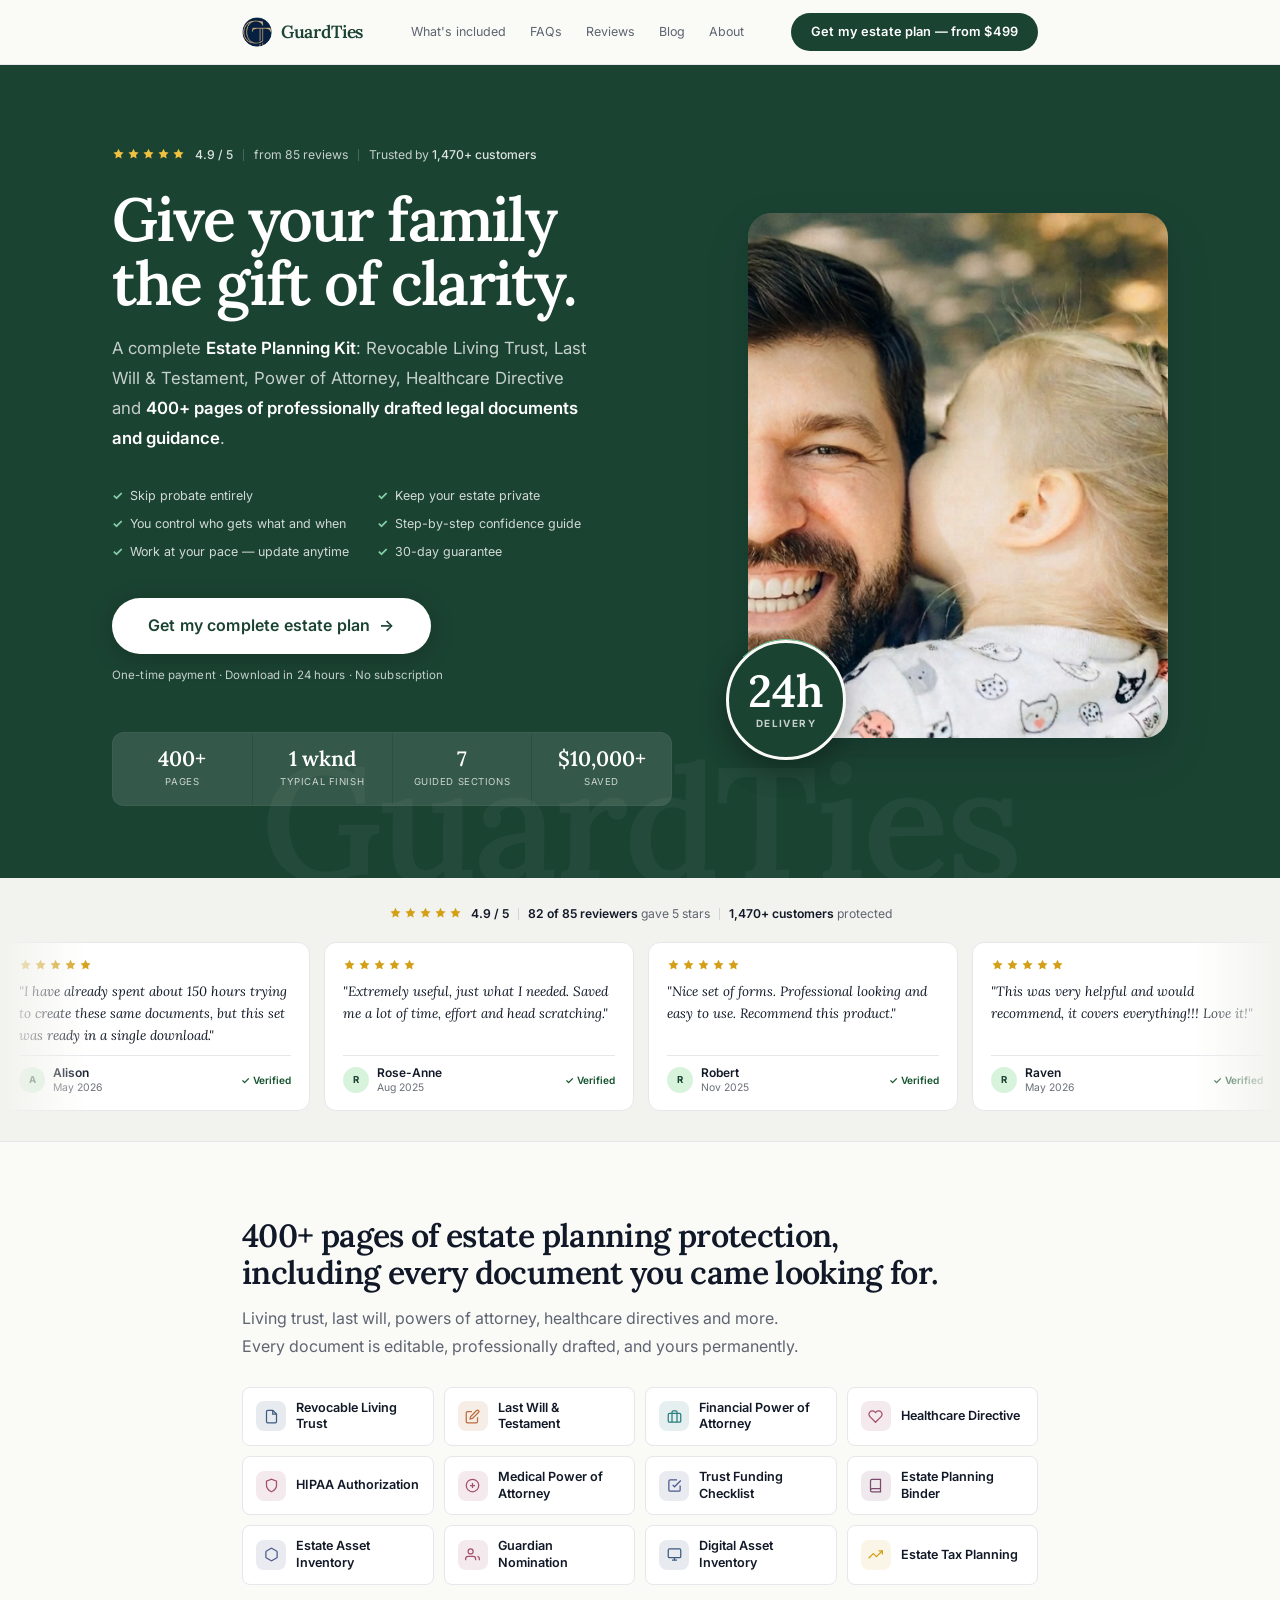
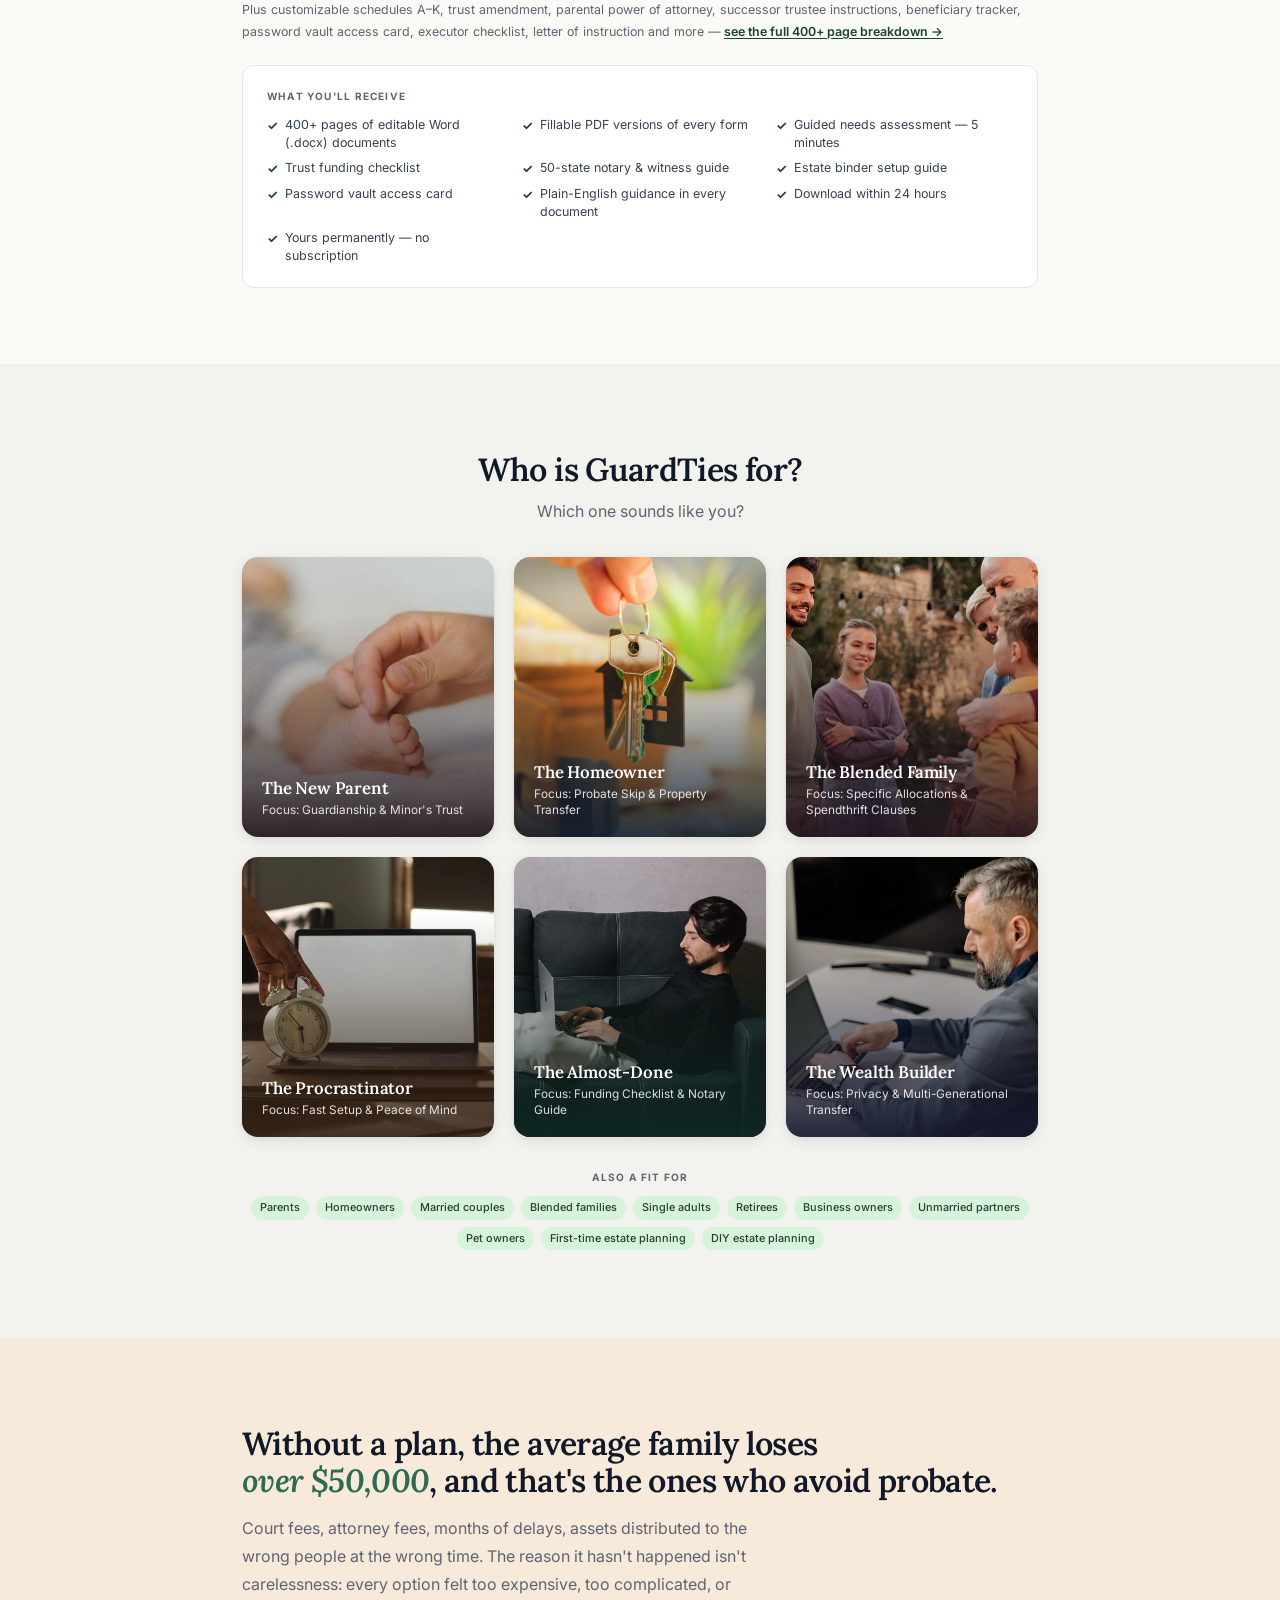
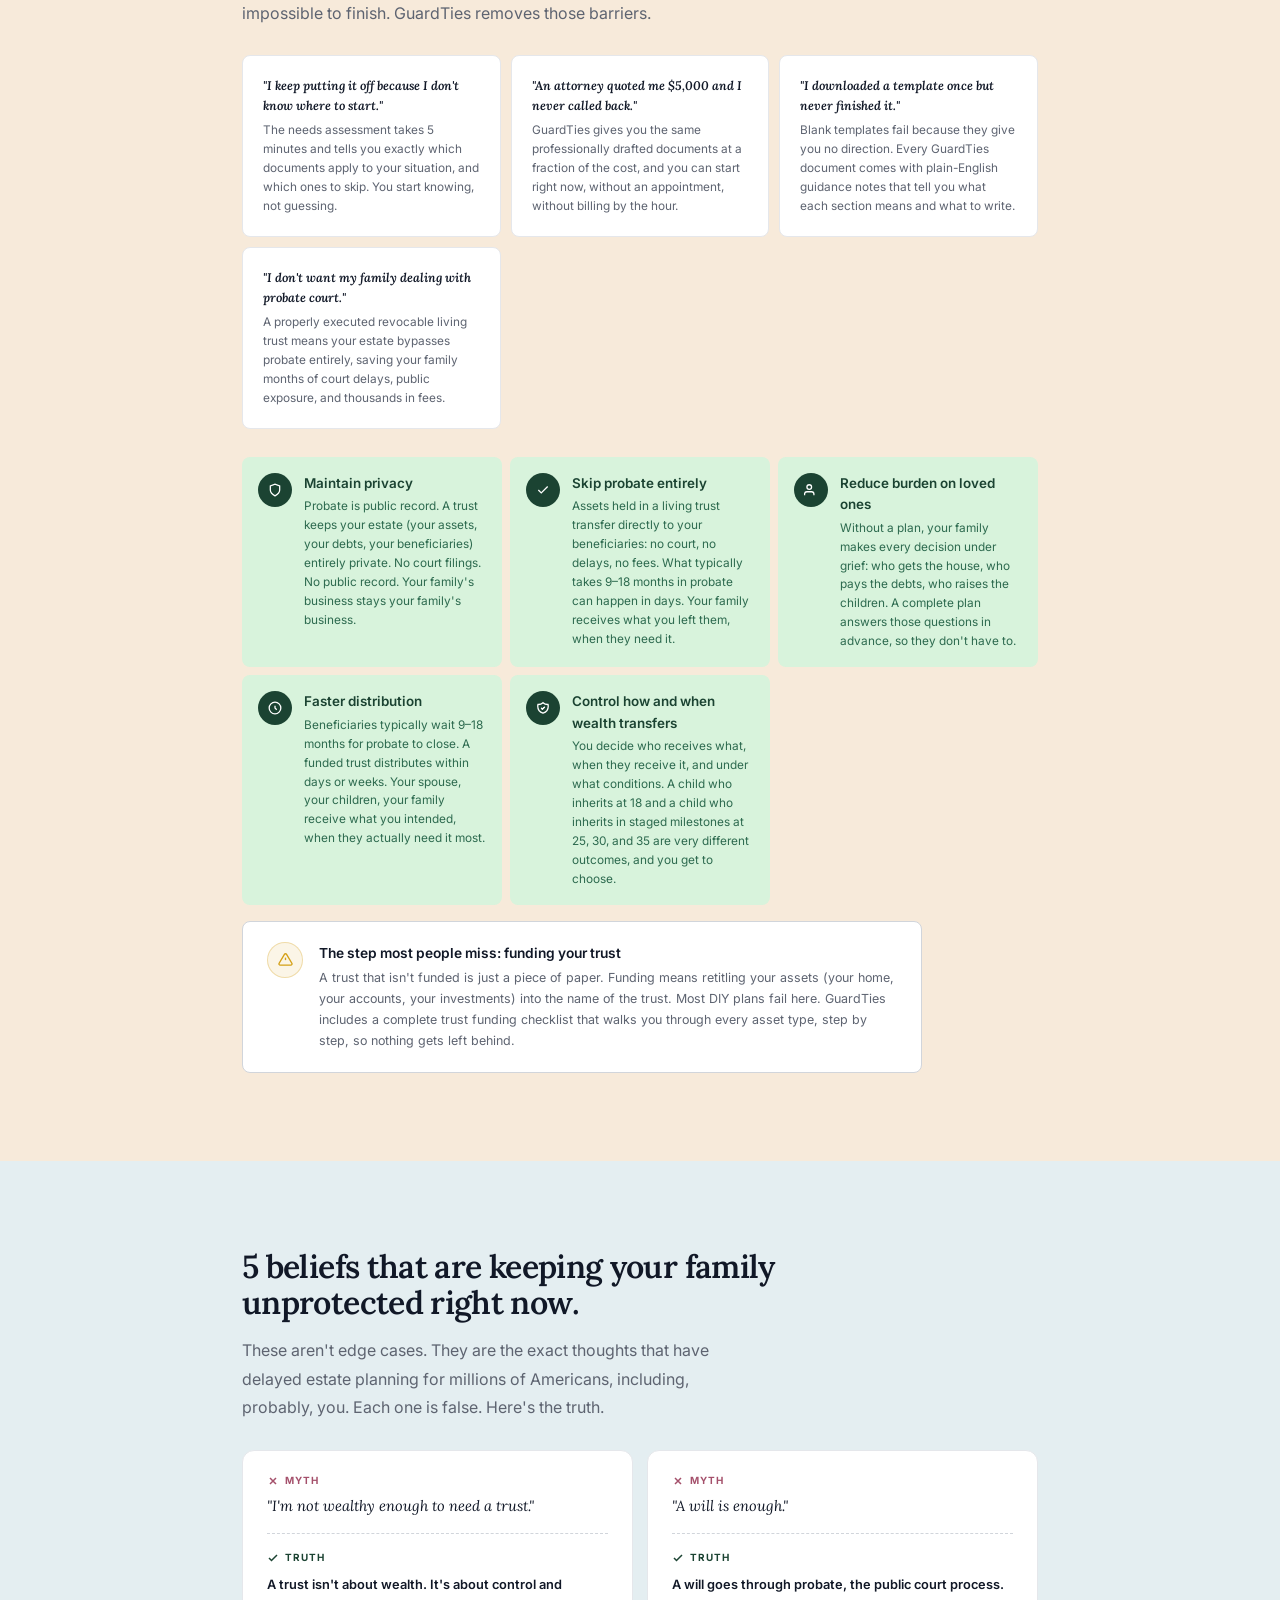
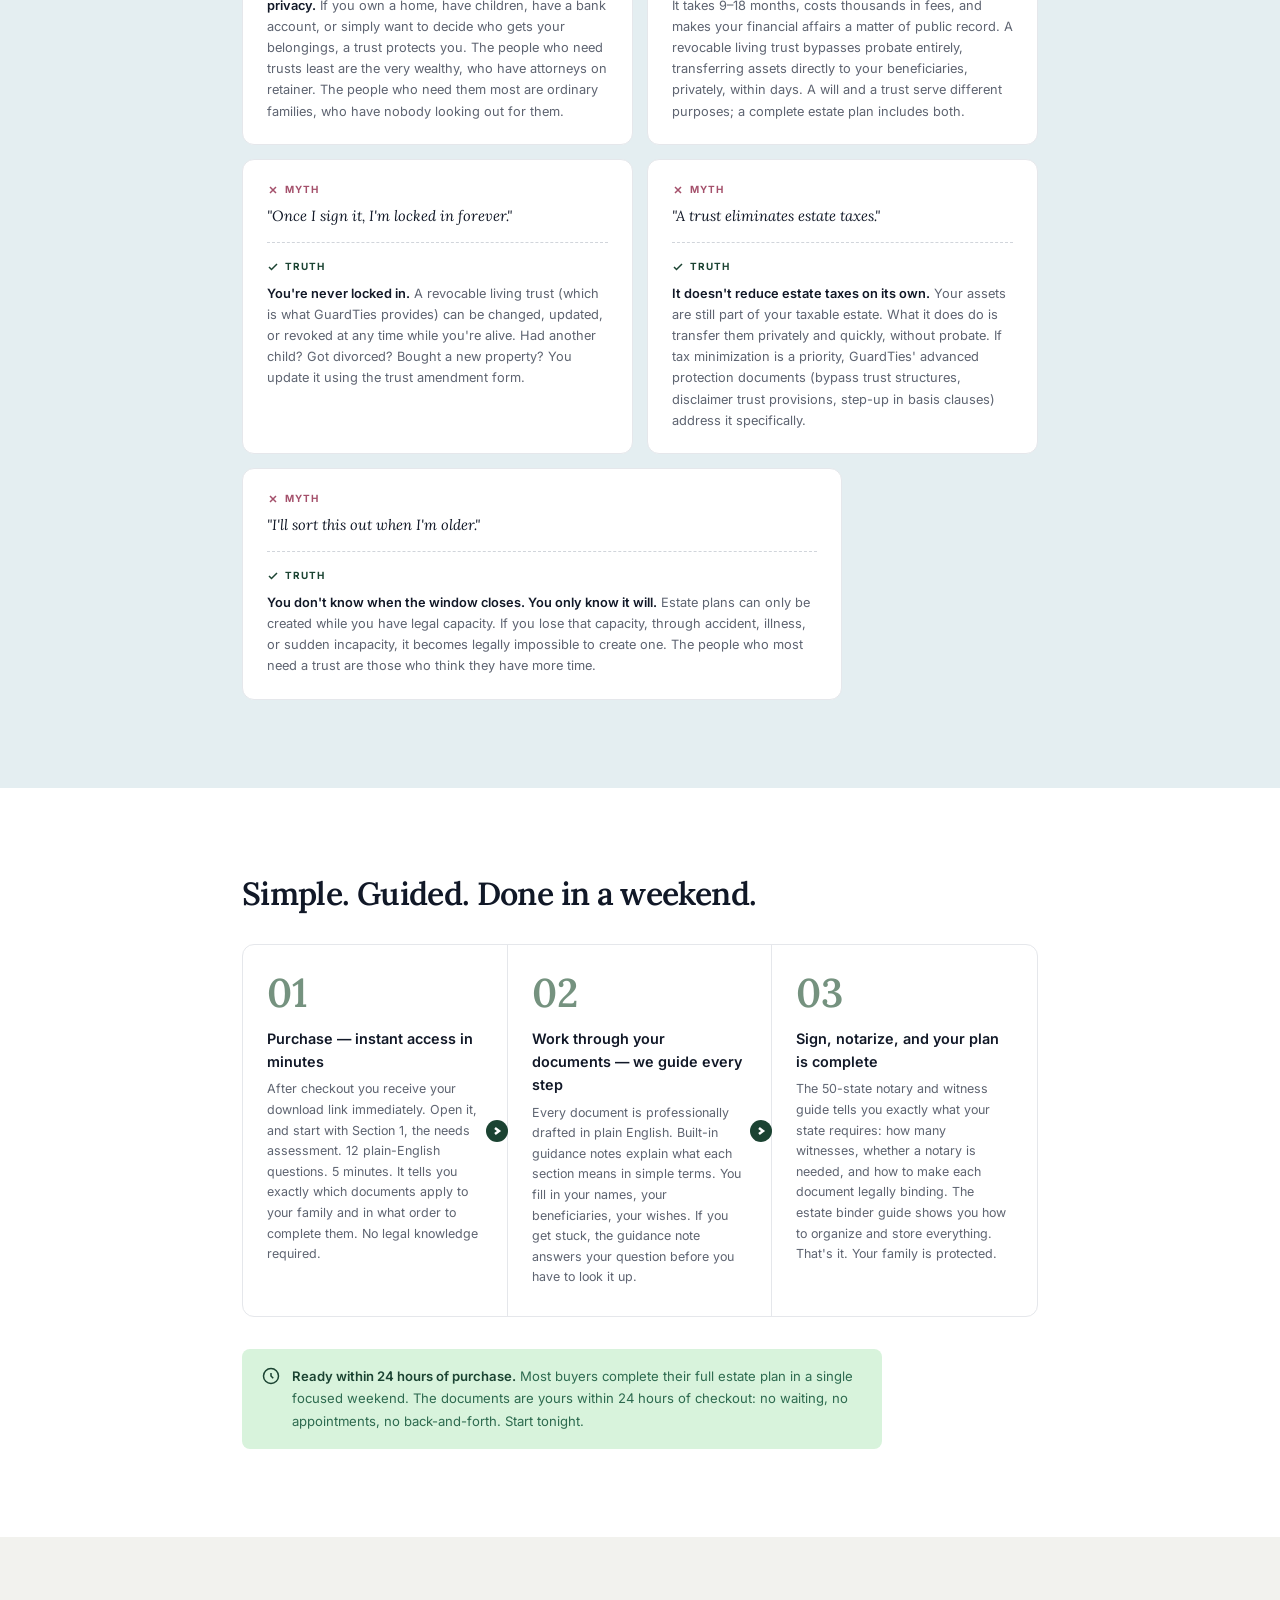
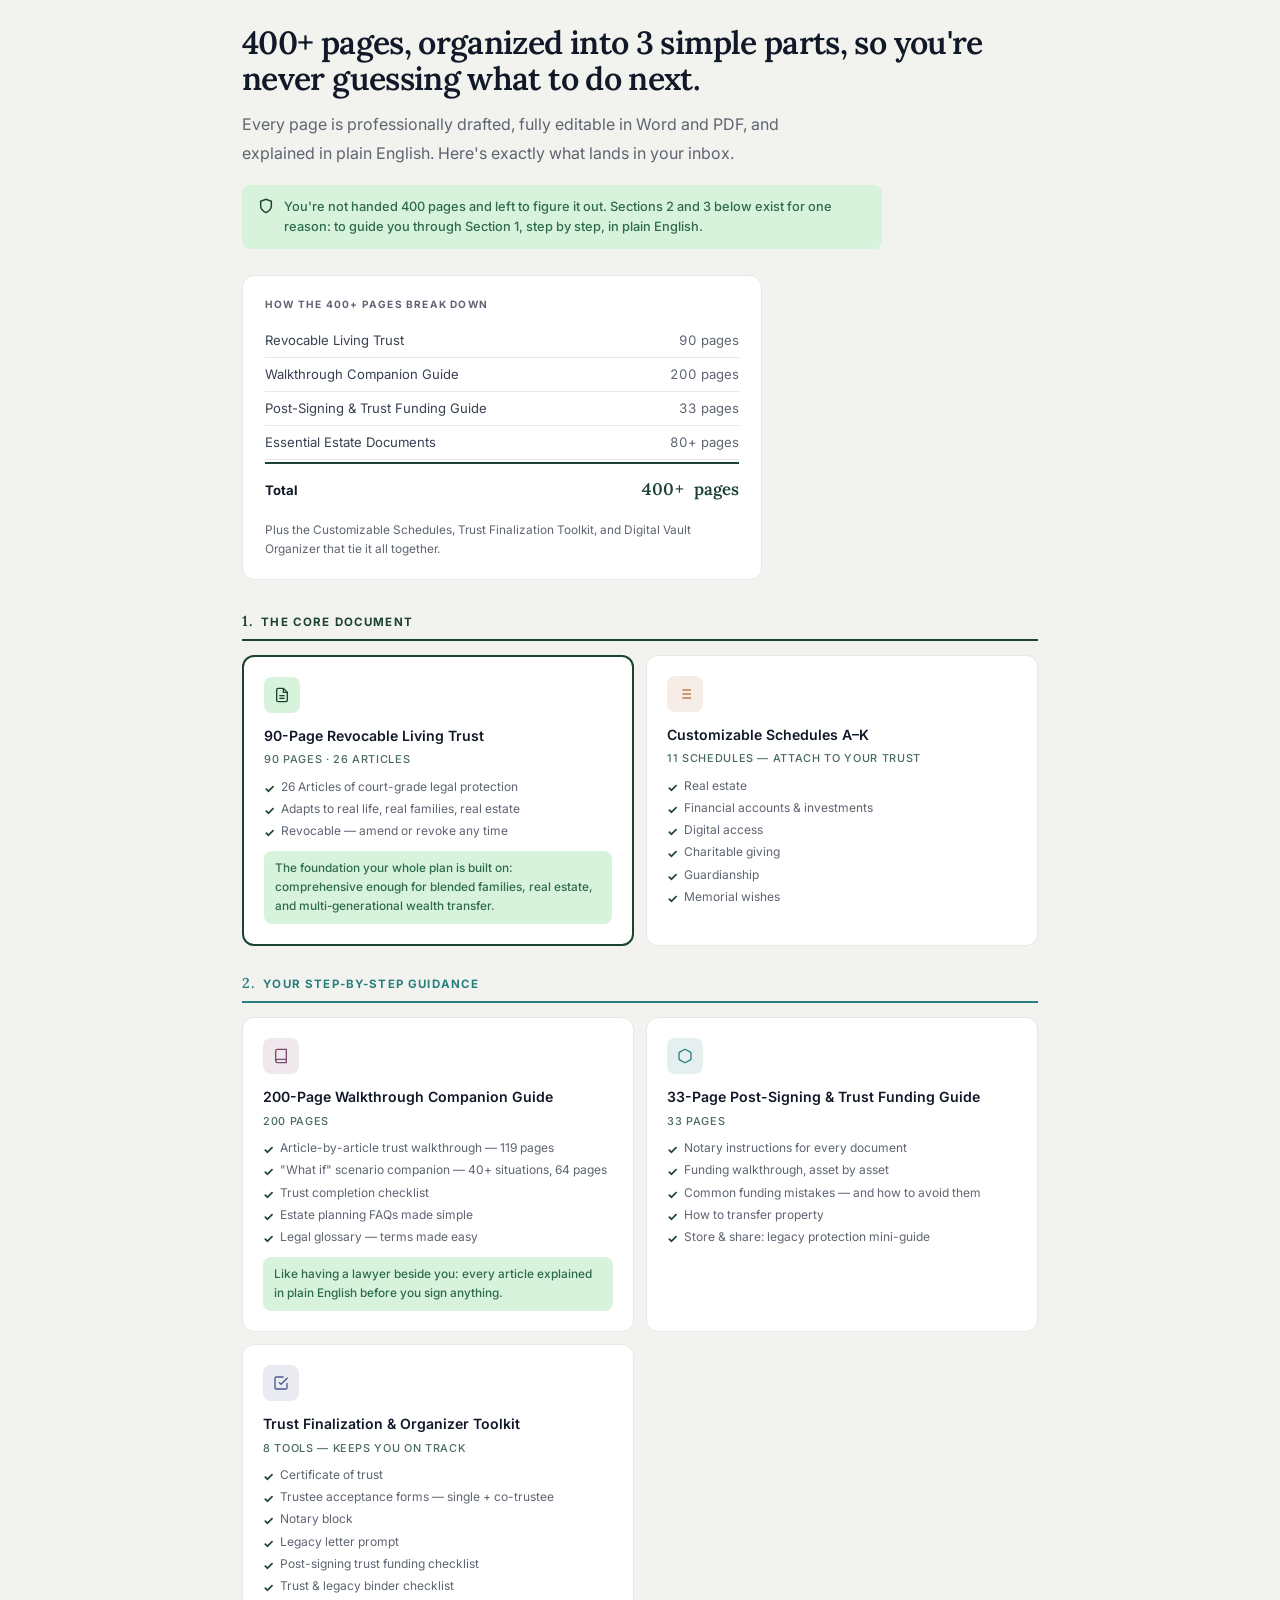
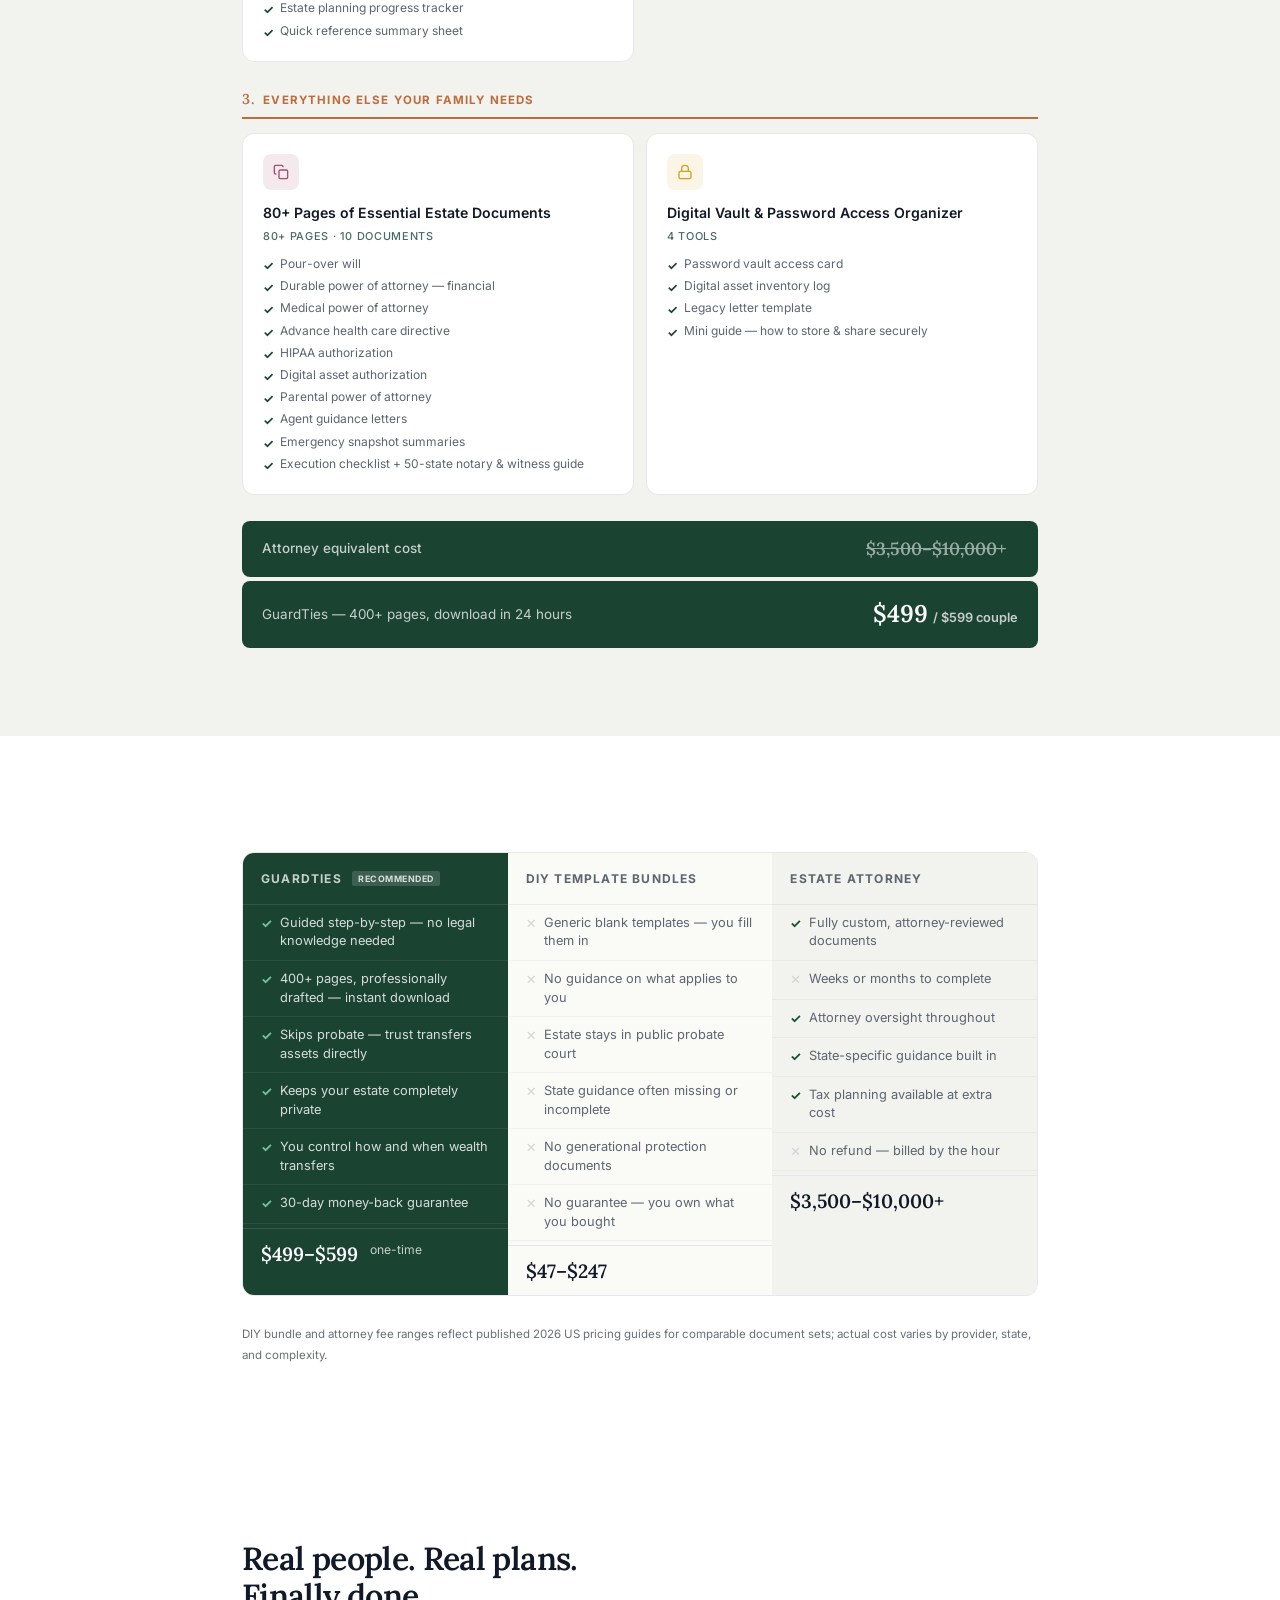
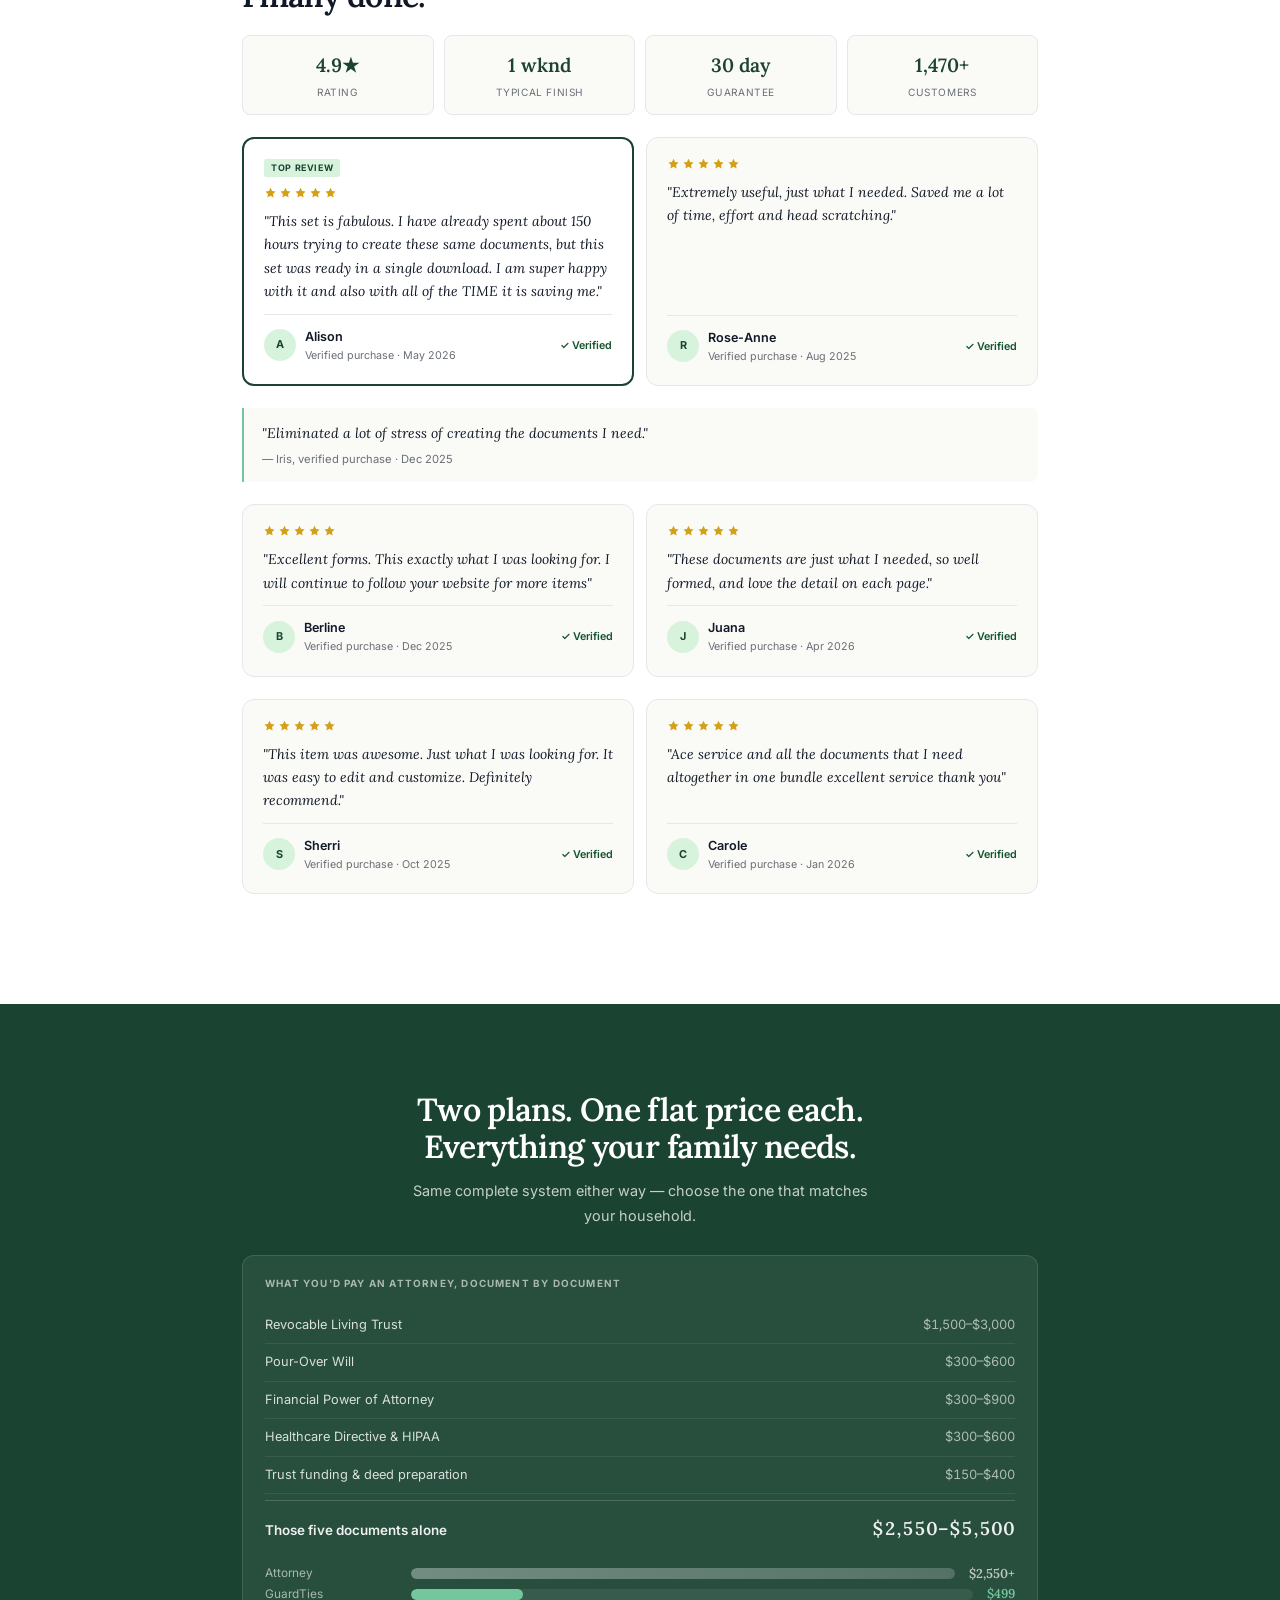
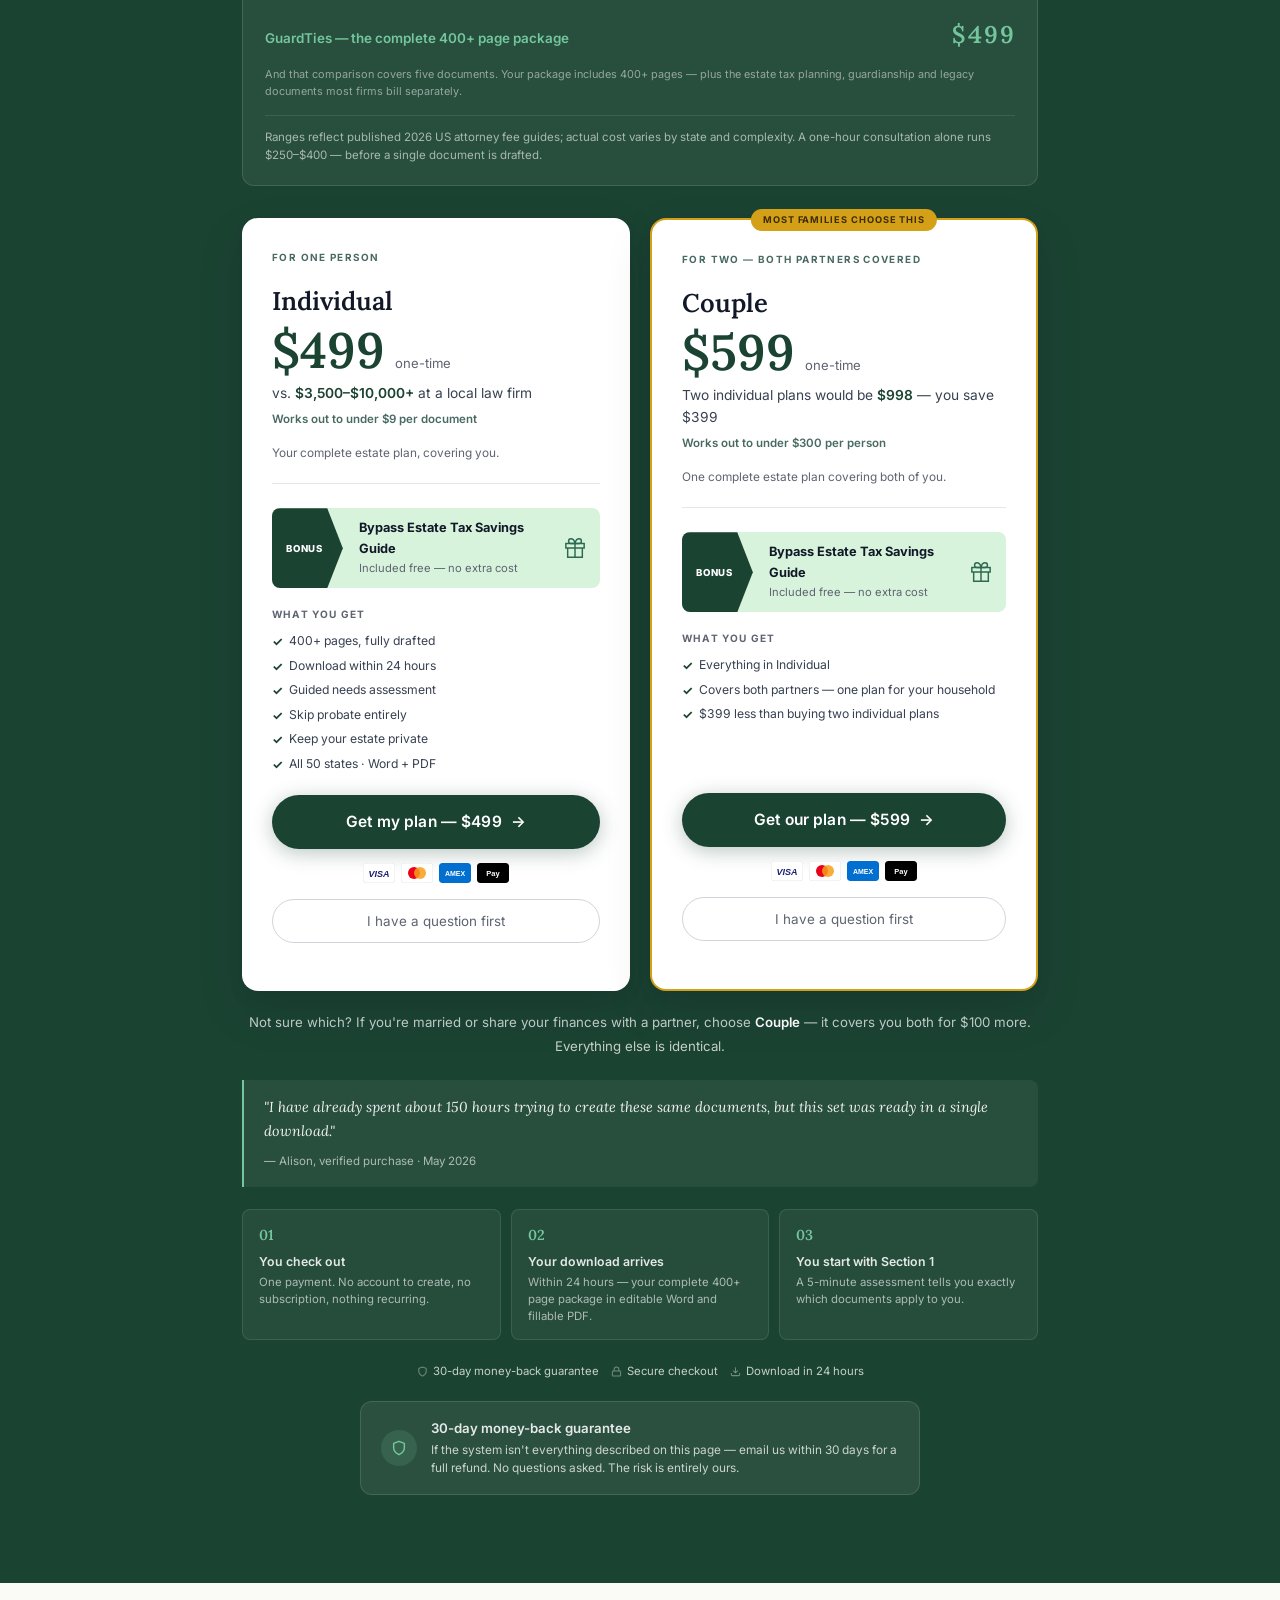
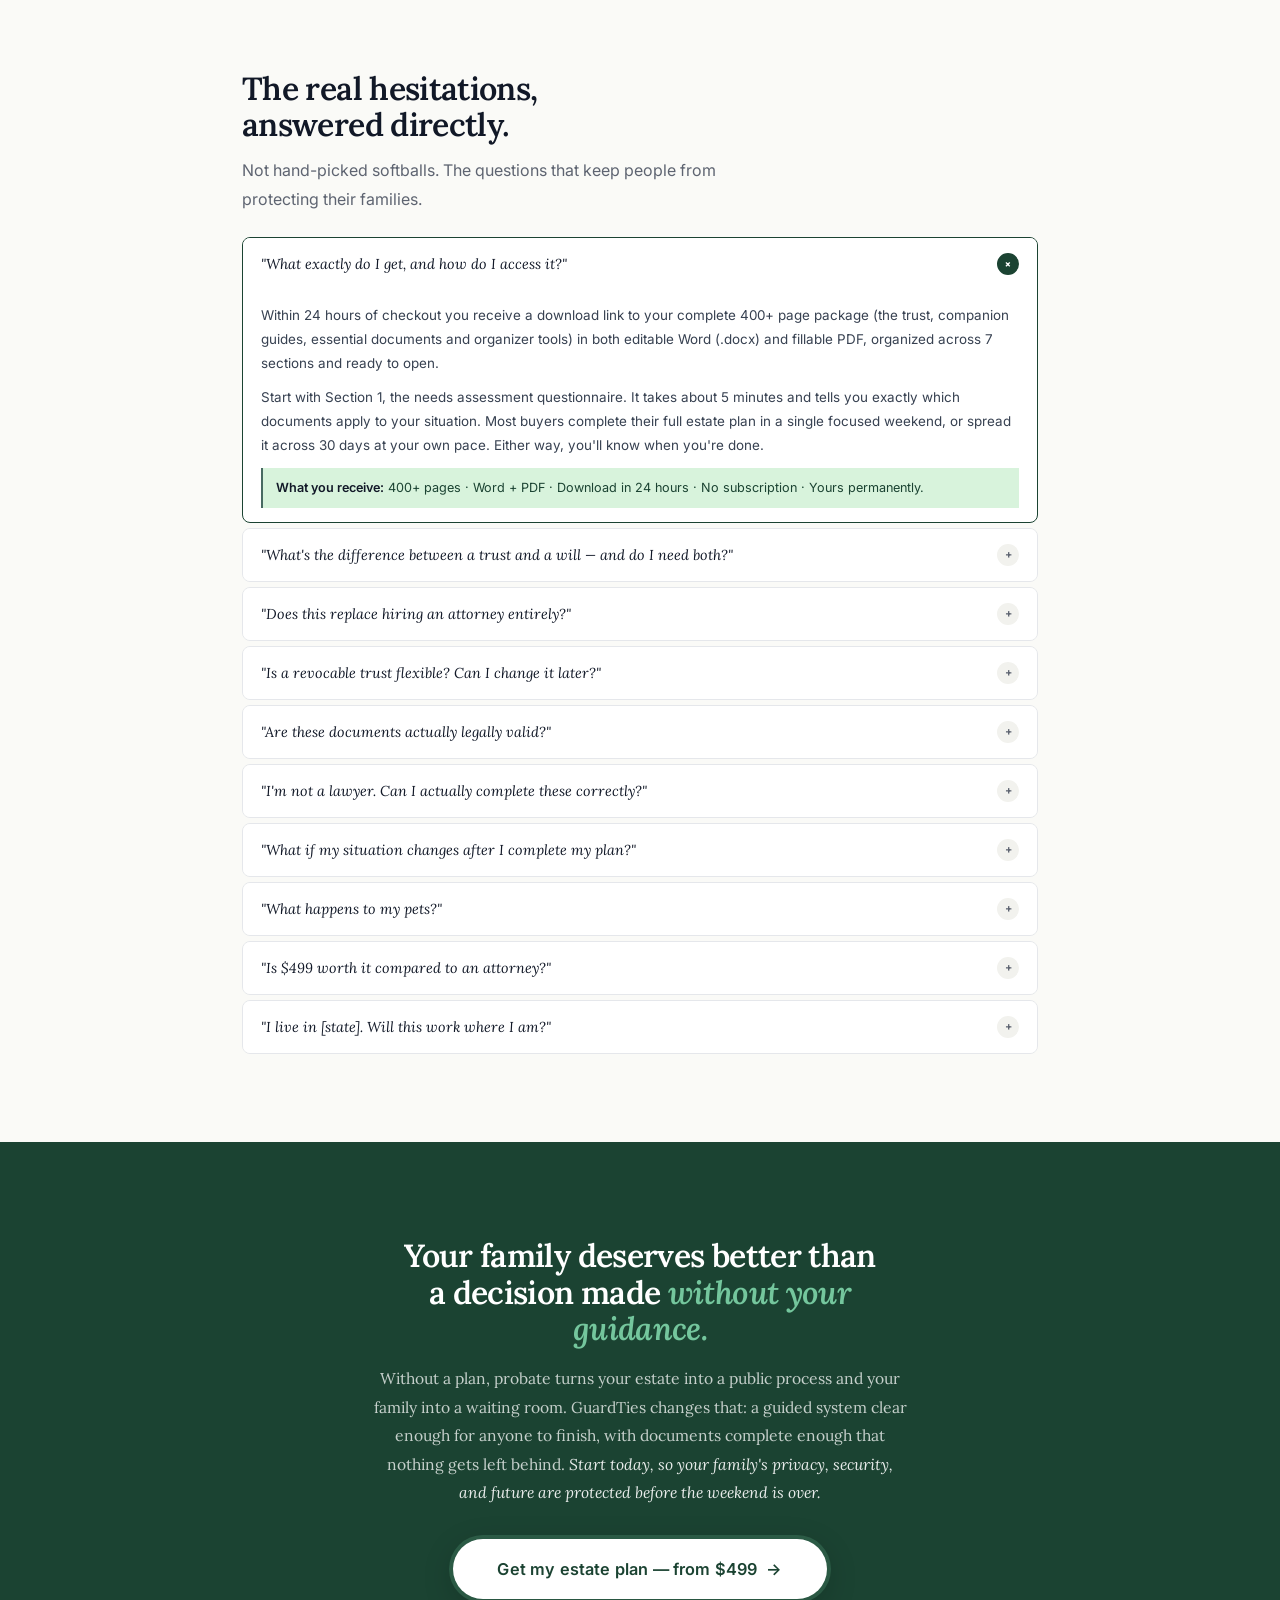
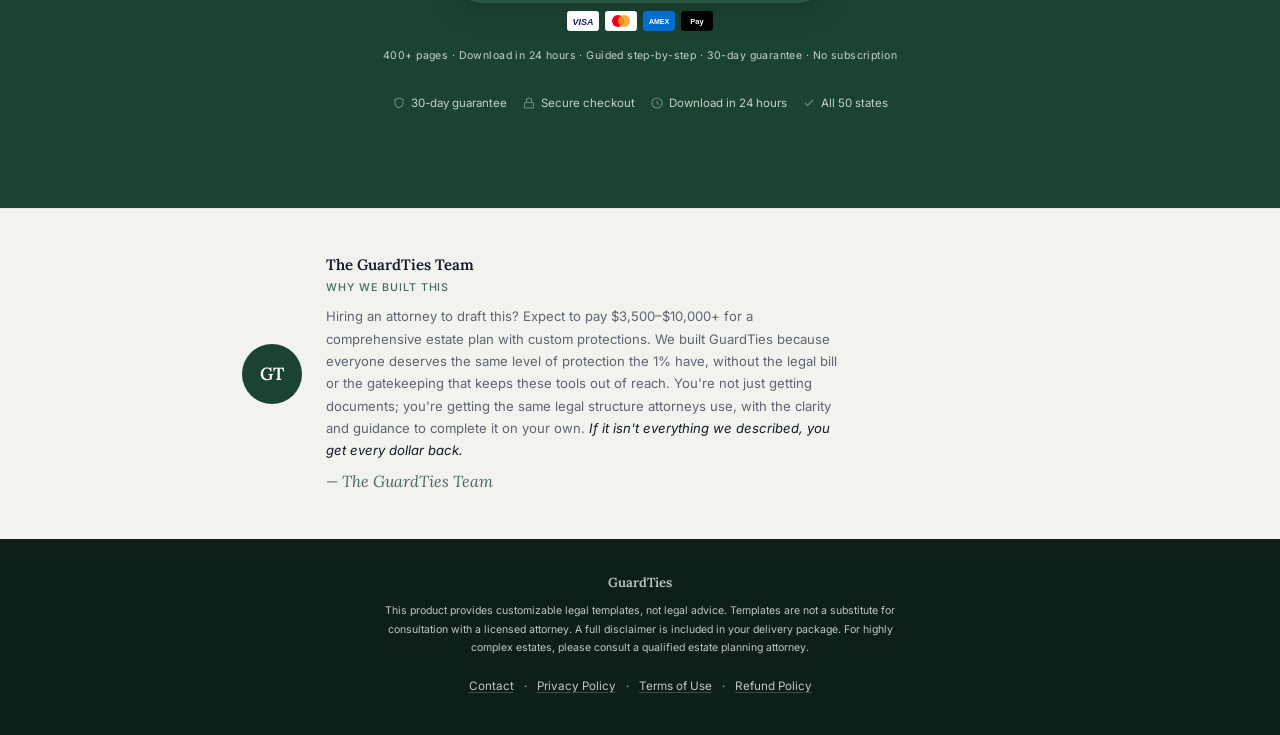
==== commit 1a27c16e: "Redesign the "5 beliefs" myths section as scannable cards Replaces the dense single-column stacked l" ====
--- a/index.html
+++ b/index.html
@@ -317,6 +317,26 @@
 .ps-arrow{position:absolute;top:50%;right:-1px;transform:translateY(-50%);width:22px;height:22px;background:var(--forest);border-radius:50%;display:flex;align-items:center;justify-content:center;z-index:1}
 .ps-arrow svg{width:10px;height:10px;fill:none;stroke:#fff;stroke-width:2.5}
 .process-step:last-child .ps-arrow{display:none}
+
+/* ════════════════════════════
+   MYTHS — scannable myth/truth cards
+════════════════════════════ */
+#myths{background:var(--sky);padding:88px 0}
+.myth-grid{display:grid;grid-template-columns:repeat(auto-fit,minmax(320px,1fr));gap:14px;margin-top:28px}
+.myth-card{background:var(--white);border:1px solid var(--bdr);border-radius:var(--r12);padding:22px 24px;transition:box-shadow .2s,transform .2s}
+.myth-card:hover{box-shadow:var(--sh2);transform:translateY(-2px)}
+.myth-card.full{grid-column:1/-1;max-width:600px}
+.myth-tag{display:flex;align-items:center;gap:6px;font-size:.62rem;font-weight:700;text-transform:uppercase;letter-spacing:.1em;margin-bottom:8px}
+.myth-tag svg{width:12px;height:12px;flex-shrink:0}
+.myth-tag.no{color:var(--acc-rose)}
+.myth-tag.yes{color:var(--forest)}
+.myth-q{font-family:var(--serif);font-style:italic;font-size:.92rem;color:var(--ink);line-height:1.4;margin-bottom:16px;padding-bottom:16px;border-bottom:1px dashed var(--bdr-2)}
+.myth-a{font-size:.8rem;color:var(--ink-3);line-height:1.65}
+.myth-a strong{color:var(--ink);font-weight:600}
+@media(max-width:680px){
+  .myth-grid{grid-template-columns:1fr}
+  .myth-card.full{max-width:none}
+}
 
 /* ════════════════════════════
    WHAT YOU RECEIVE
@@ -1295,52 +1315,47 @@
 </section>
 
 <!-- ════ MYTHS — Chapters 5 & 17 ════ -->
-<section id="myths" style="background:var(--sky);padding:88px 0">
+<section id="myths">
   <div class="w">
     <div class="sr">
       <h2>5 beliefs that are keeping your family<br>unprotected right now.</h2>
       <p style="margin-top:14px;max-width:520px;color:var(--ink-3)">These aren't edge cases. They are the exact thoughts that have delayed estate planning for millions of Americans, including, probably, you. Each one is false. Here's the truth.</p>
     </div>
-    <div style="display:flex;flex-direction:column;gap:0;margin-top:28px;border:1px solid var(--bdr);border-radius:var(--r12);overflow:hidden" class="sr">
-
-      <div style="display:flex;gap:16px;align-items:flex-start;padding:20px 24px;background:var(--white);border-bottom:1px solid var(--bdr)">
-        <div style="font-family:var(--serif);font-size:1.4rem;font-weight:600;color:var(--mint-2);line-height:1;flex-shrink:0;width:28px;text-align:center">1</div>
-        <div>
-          <div style="font-size:.86rem;font-weight:600;color:var(--ink);margin-bottom:4px;font-family:var(--serif);font-style:italic">"I'm not wealthy enough to need a trust."</div>
-          <div style="font-size:.78rem;color:var(--ink-3);line-height:1.7">A trust isn't about wealth. It's about control and privacy. If you own a home, have children, have a bank account, or simply want to decide who gets your belongings, a trust protects you. The people who need trusts least are the very wealthy, who have attorneys on retainer. The people who need them most are ordinary families, who have nobody looking out for them.</div>
-        </div>
-      </div>
-
-      <div style="display:flex;gap:16px;align-items:flex-start;padding:20px 24px;background:var(--linen);border-bottom:1px solid var(--bdr)">
-        <div style="font-family:var(--serif);font-size:1.4rem;font-weight:600;color:var(--mint-2);line-height:1;flex-shrink:0;width:28px;text-align:center">2</div>
-        <div>
-          <div style="font-size:.86rem;font-weight:600;color:var(--ink);margin-bottom:4px;font-family:var(--serif);font-style:italic">"A will is enough."</div>
-          <div style="font-size:.78rem;color:var(--ink-3);line-height:1.7">A will goes through probate, the public court process that takes 9–18 months, costs thousands in fees, and makes your financial affairs a matter of public record. A revocable living trust bypasses probate entirely. Assets transfer directly to your beneficiaries, privately, within days. A will and a trust serve different purposes; a complete estate plan includes both.</div>
-        </div>
-      </div>
-
-      <div style="display:flex;gap:16px;align-items:flex-start;padding:20px 24px;background:var(--white);border-bottom:1px solid var(--bdr)">
-        <div style="font-family:var(--serif);font-size:1.4rem;font-weight:600;color:var(--mint-2);line-height:1;flex-shrink:0;width:28px;text-align:center">3</div>
-        <div>
-          <div style="font-size:.86rem;font-weight:600;color:var(--ink);margin-bottom:4px;font-family:var(--serif);font-style:italic">"Once I sign it, I'm locked in forever."</div>
-          <div style="font-size:.78rem;color:var(--ink-3);line-height:1.7">A revocable living trust (which is what GuardTies provides) can be changed, updated, or revoked at any time while you're alive. Had another child? Got divorced? Bought a new property? You update it. That's what the trust amendment form is for. You are never locked in.</div>
-        </div>
-      </div>
-
-      <div style="display:flex;gap:16px;align-items:flex-start;padding:20px 24px;background:var(--linen);border-bottom:1px solid var(--bdr)">
-        <div style="font-family:var(--serif);font-size:1.4rem;font-weight:600;color:var(--mint-2);line-height:1;flex-shrink:0;width:28px;text-align:center">4</div>
-        <div>
-          <div style="font-size:.86rem;font-weight:600;color:var(--ink);margin-bottom:4px;font-family:var(--serif);font-style:italic">"A trust eliminates estate taxes."</div>
-          <div style="font-size:.78rem;color:var(--ink-3);line-height:1.7">A revocable living trust does not reduce estate taxes on its own: your assets are still part of your taxable estate. What it does do is transfer them privately and quickly, without probate. If tax minimization is a priority, the advanced protection documents in GuardTies (bypass trust structures, disclaimer trust provisions, step-up in basis clauses) address these strategies specifically.</div>
-        </div>
-      </div>
-
-      <div style="display:flex;gap:16px;align-items:flex-start;padding:20px 24px;background:var(--white)">
-        <div style="font-family:var(--serif);font-size:1.4rem;font-weight:600;color:var(--mint-2);line-height:1;flex-shrink:0;width:28px;text-align:center">5</div>
-        <div>
-          <div style="font-size:.86rem;font-weight:600;color:var(--ink);margin-bottom:4px;font-family:var(--serif);font-style:italic">"I'll sort this out when I'm older."</div>
-          <div style="font-size:.78rem;color:var(--ink-3);line-height:1.7">Estate plans can only be created while you have legal capacity. If you lose that capacity, through accident, illness, or sudden incapacity, it becomes legally impossible to create one. The people who most need a trust are those who think they have more time. You don't know when the window closes. You only know it will.</div>
-        </div>
+    <div class="myth-grid sr">
+
+      <div class="myth-card">
+        <div class="myth-tag no"><svg viewBox="0 0 24 24" fill="none" stroke="currentColor" stroke-width="3" aria-hidden="true"><path d="M18 6 6 18M6 6l12 12"/></svg>Myth</div>
+        <div class="myth-q">"I'm not wealthy enough to need a trust."</div>
+        <div class="myth-tag yes"><svg viewBox="0 0 24 24" fill="none" stroke="currentColor" stroke-width="3" aria-hidden="true"><polyline points="20 6 9 17 4 12"/></svg>Truth</div>
+        <div class="myth-a"><strong>A trust isn't about wealth. It's about control and privacy.</strong> If you own a home, have children, have a bank account, or simply want to decide who gets your belongings, a trust protects you. The people who need trusts least are the very wealthy, who have attorneys on retainer. The people who need them most are ordinary families, who have nobody looking out for them.</div>
+      </div>
+
+      <div class="myth-card">
+        <div class="myth-tag no"><svg viewBox="0 0 24 24" fill="none" stroke="currentColor" stroke-width="3" aria-hidden="true"><path d="M18 6 6 18M6 6l12 12"/></svg>Myth</div>
+        <div class="myth-q">"A will is enough."</div>
+        <div class="myth-tag yes"><svg viewBox="0 0 24 24" fill="none" stroke="currentColor" stroke-width="3" aria-hidden="true"><polyline points="20 6 9 17 4 12"/></svg>Truth</div>
+        <div class="myth-a"><strong>A will goes through probate, the public court process.</strong> It takes 9–18 months, costs thousands in fees, and makes your financial affairs a matter of public record. A revocable living trust bypasses probate entirely, transferring assets directly to your beneficiaries, privately, within days. A will and a trust serve different purposes; a complete estate plan includes both.</div>
+      </div>
+
+      <div class="myth-card">
+        <div class="myth-tag no"><svg viewBox="0 0 24 24" fill="none" stroke="currentColor" stroke-width="3" aria-hidden="true"><path d="M18 6 6 18M6 6l12 12"/></svg>Myth</div>
+        <div class="myth-q">"Once I sign it, I'm locked in forever."</div>
+        <div class="myth-tag yes"><svg viewBox="0 0 24 24" fill="none" stroke="currentColor" stroke-width="3" aria-hidden="true"><polyline points="20 6 9 17 4 12"/></svg>Truth</div>
+        <div class="myth-a"><strong>You're never locked in.</strong> A revocable living trust (which is what GuardTies provides) can be changed, updated, or revoked at any time while you're alive. Had another child? Got divorced? Bought a new property? You update it using the trust amendment form.</div>
+      </div>
+
+      <div class="myth-card">
+        <div class="myth-tag no"><svg viewBox="0 0 24 24" fill="none" stroke="currentColor" stroke-width="3" aria-hidden="true"><path d="M18 6 6 18M6 6l12 12"/></svg>Myth</div>
+        <div class="myth-q">"A trust eliminates estate taxes."</div>
+        <div class="myth-tag yes"><svg viewBox="0 0 24 24" fill="none" stroke="currentColor" stroke-width="3" aria-hidden="true"><polyline points="20 6 9 17 4 12"/></svg>Truth</div>
+        <div class="myth-a"><strong>It doesn't reduce estate taxes on its own.</strong> Your assets are still part of your taxable estate. What it does do is transfer them privately and quickly, without probate. If tax minimization is a priority, GuardTies' advanced protection documents (bypass trust structures, disclaimer trust provisions, step-up in basis clauses) address it specifically.</div>
+      </div>
+
+      <div class="myth-card full">
+        <div class="myth-tag no"><svg viewBox="0 0 24 24" fill="none" stroke="currentColor" stroke-width="3" aria-hidden="true"><path d="M18 6 6 18M6 6l12 12"/></svg>Myth</div>
+        <div class="myth-q">"I'll sort this out when I'm older."</div>
+        <div class="myth-tag yes"><svg viewBox="0 0 24 24" fill="none" stroke="currentColor" stroke-width="3" aria-hidden="true"><polyline points="20 6 9 17 4 12"/></svg>Truth</div>
+        <div class="myth-a"><strong>You don't know when the window closes. You only know it will.</strong> Estate plans can only be created while you have legal capacity. If you lose that capacity, through accident, illness, or sudden incapacity, it becomes legally impossible to create one. The people who most need a trust are those who think they have more time.</div>
       </div>
 
     </div>
